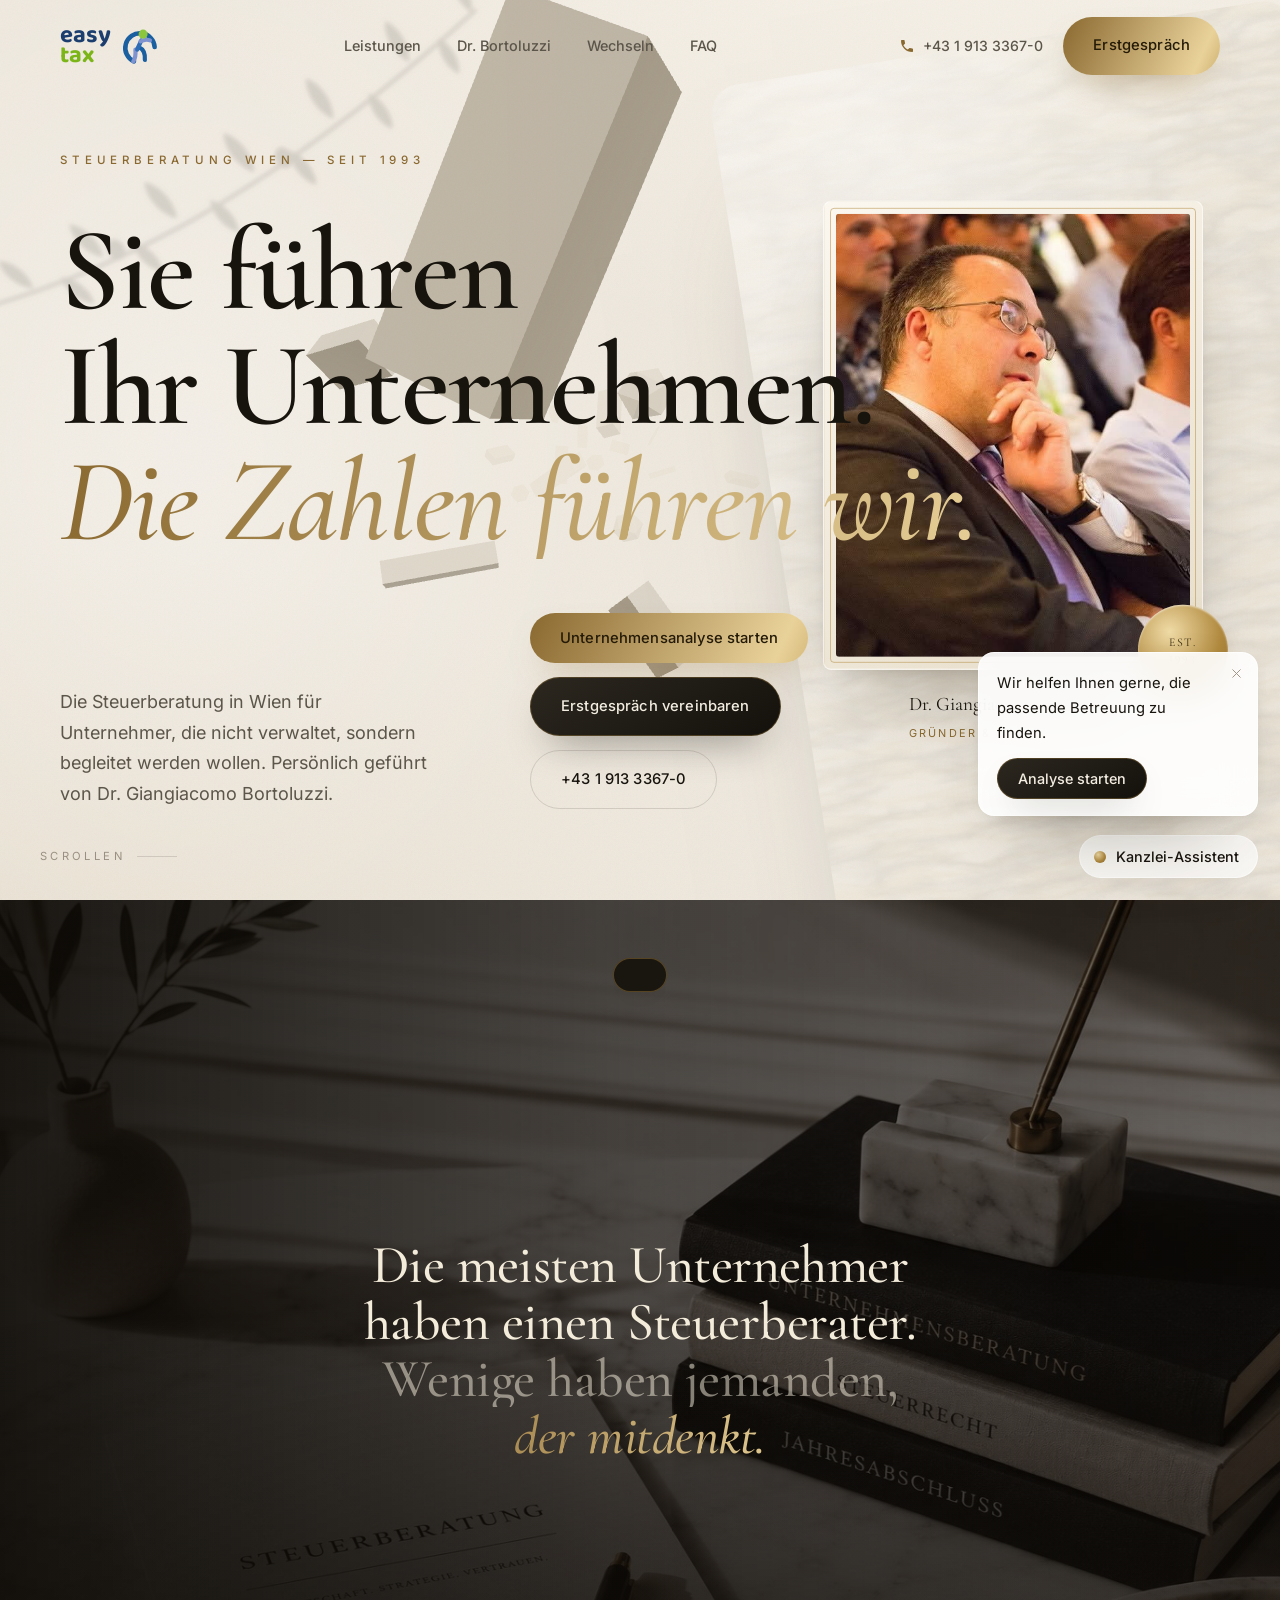
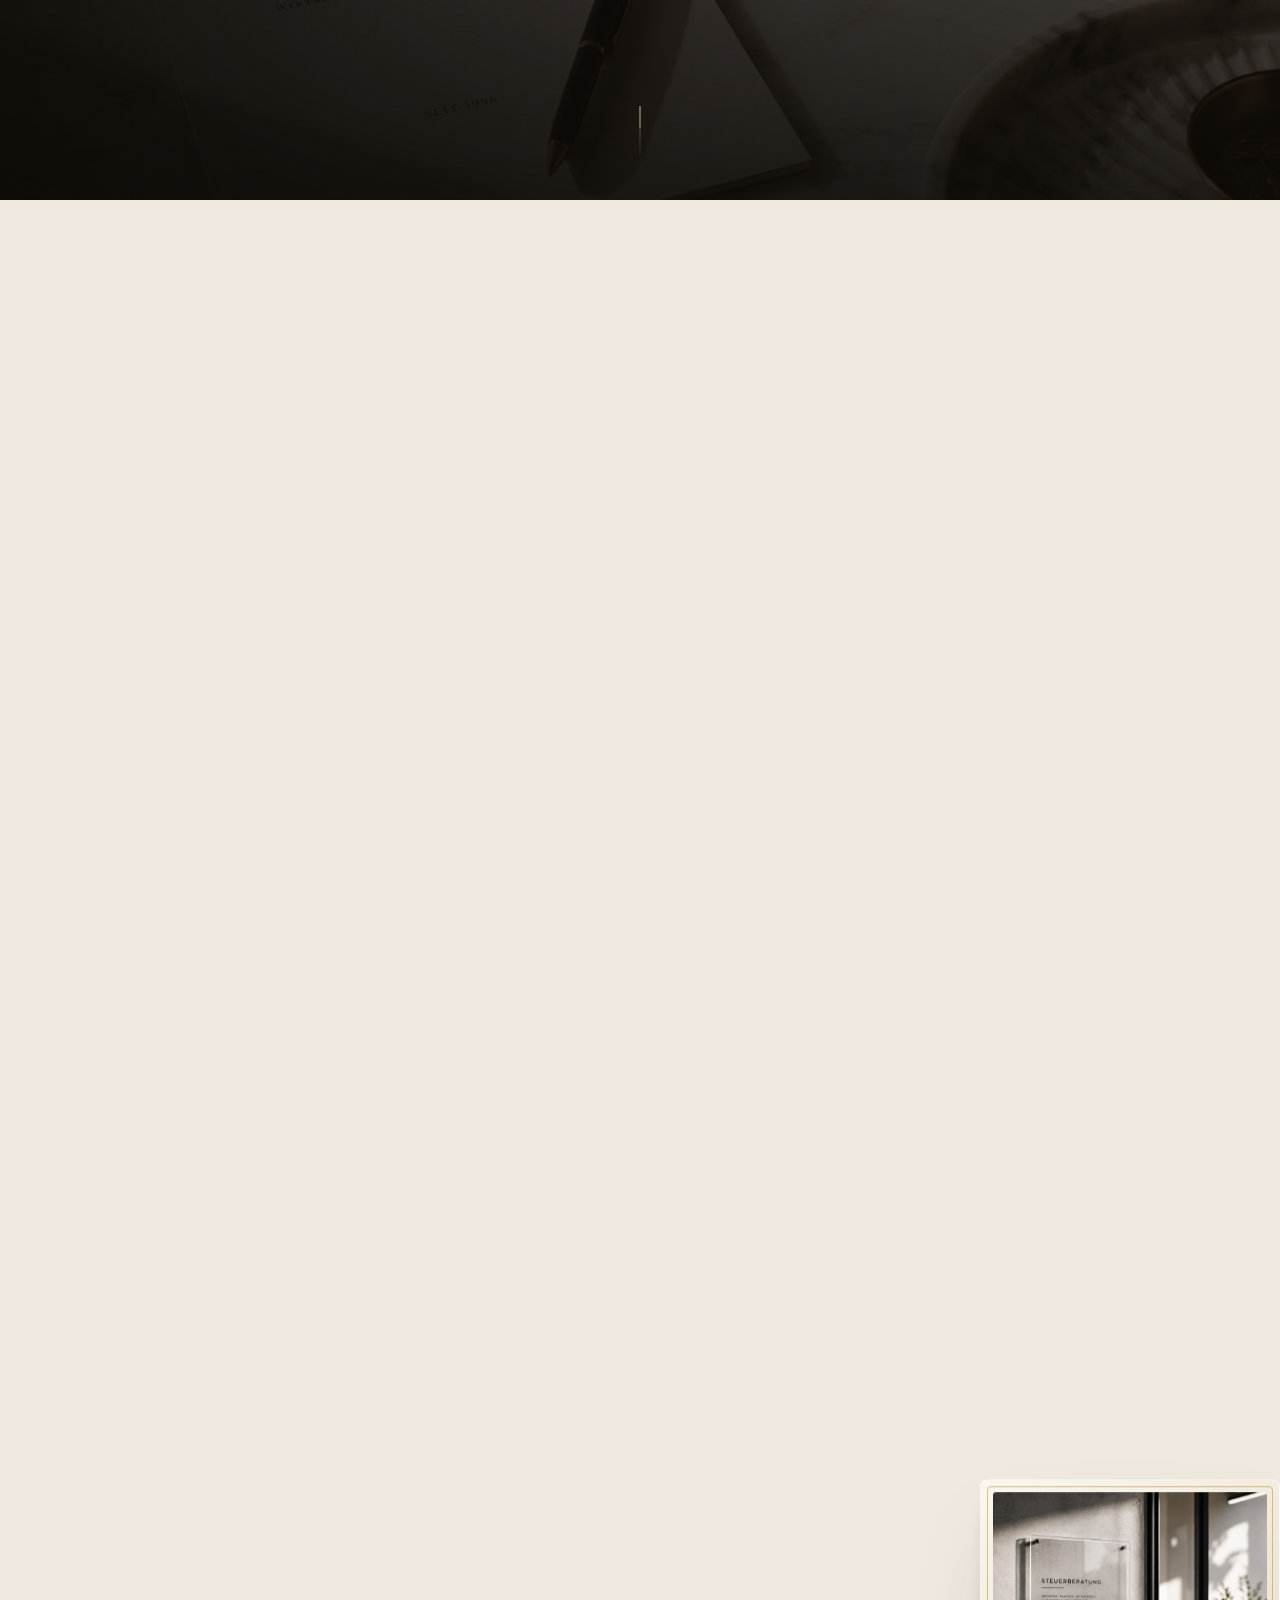
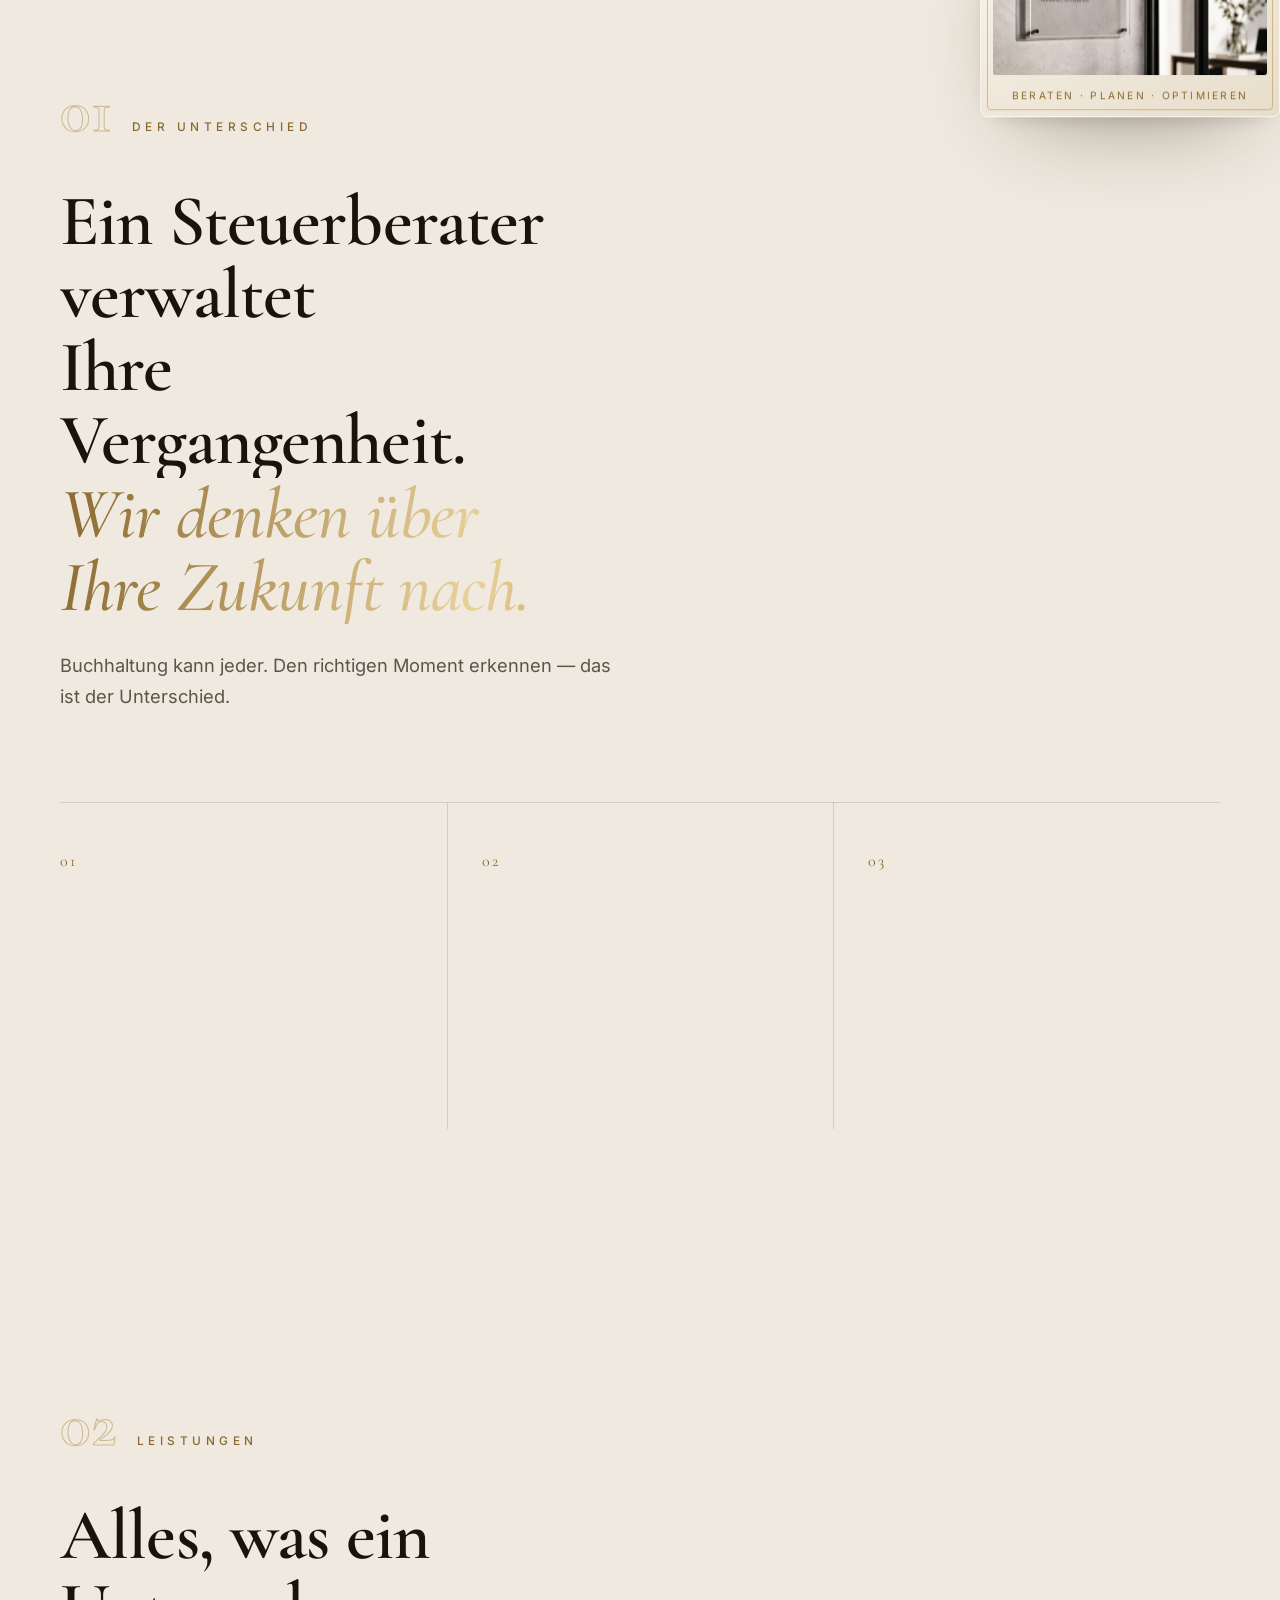
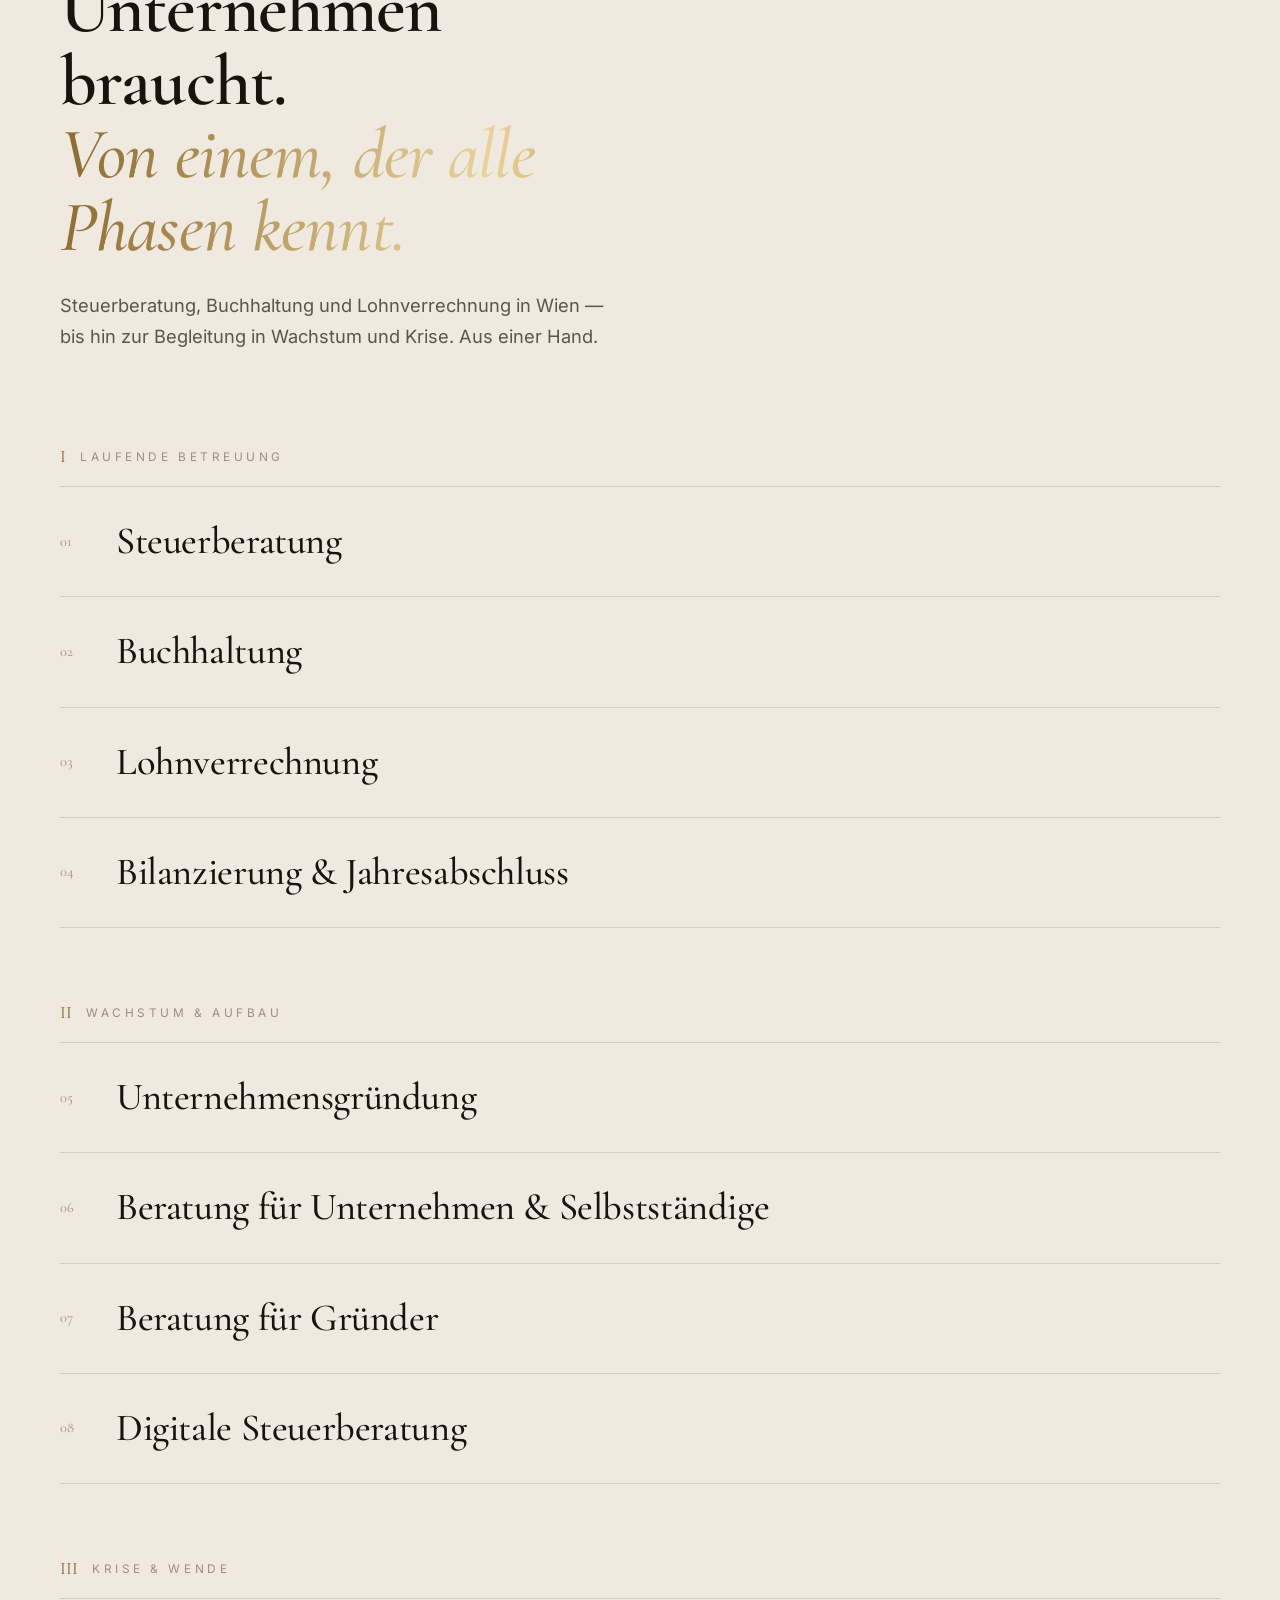
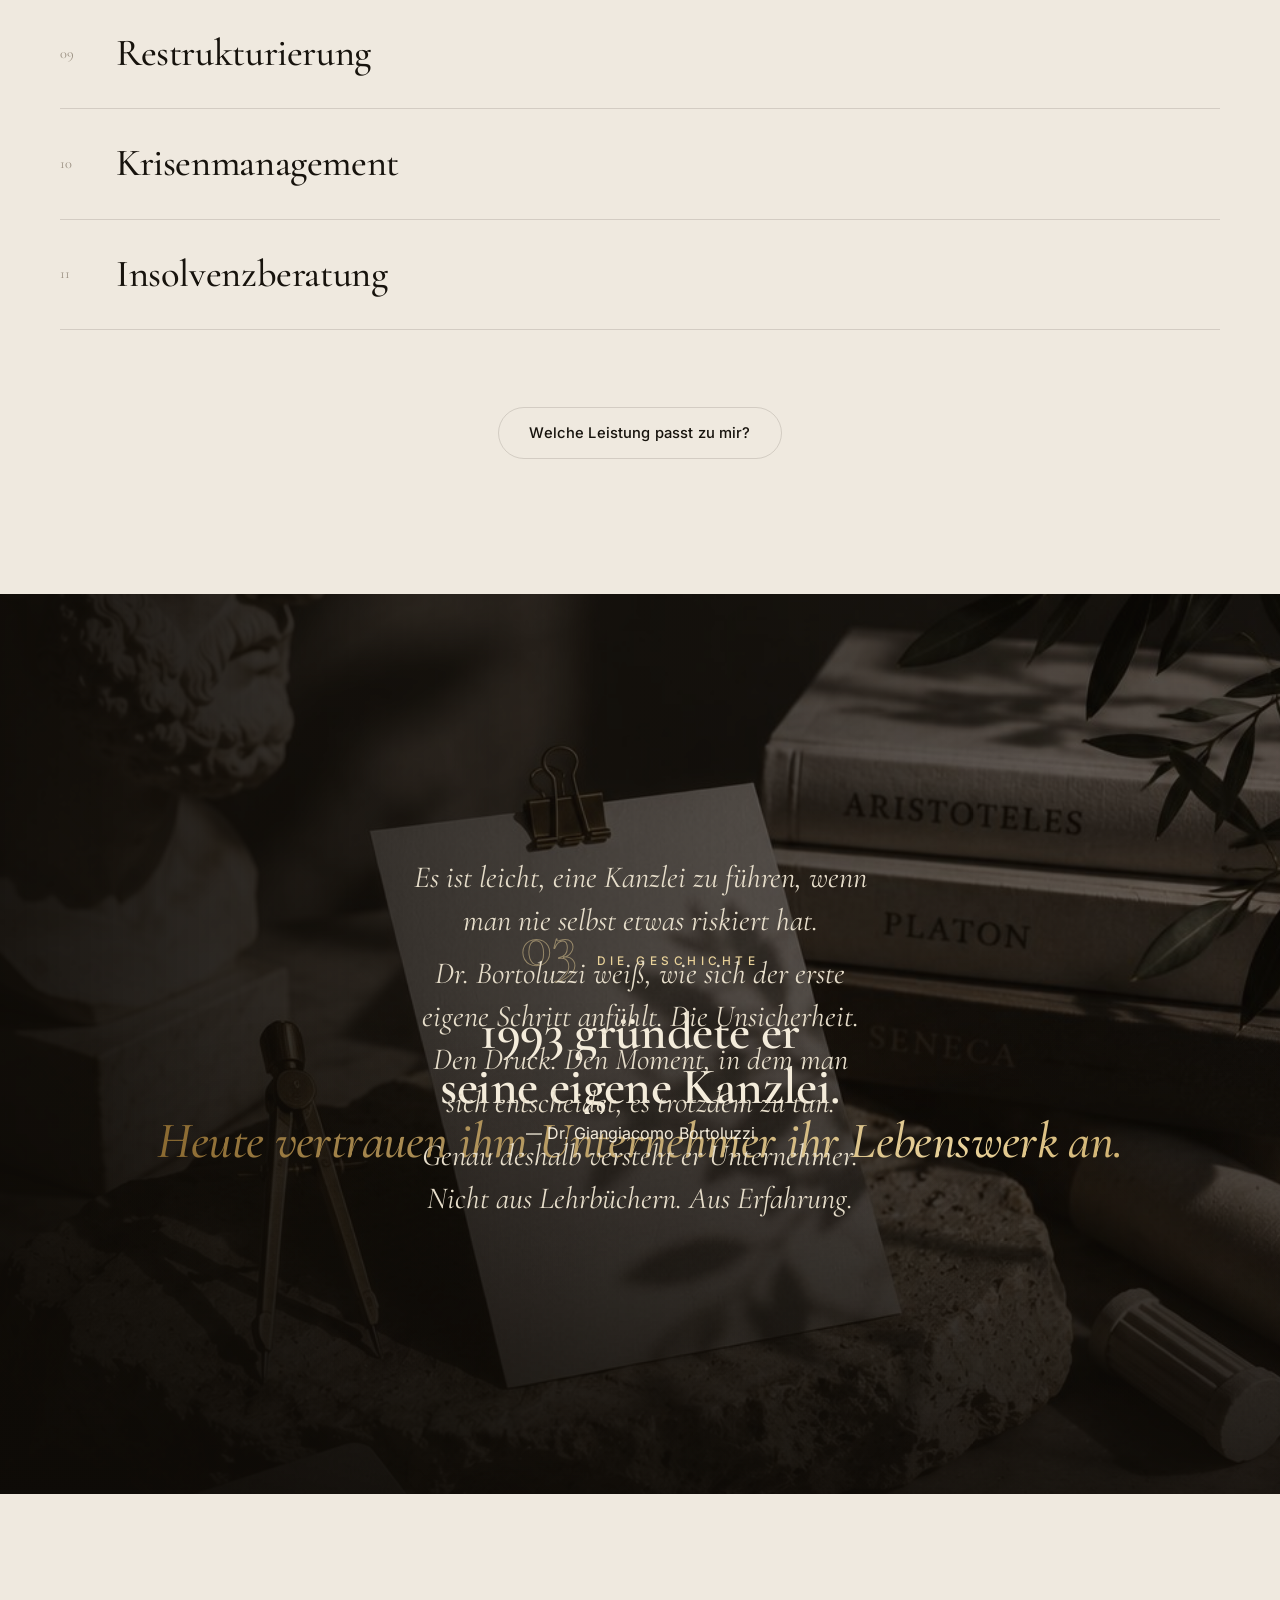
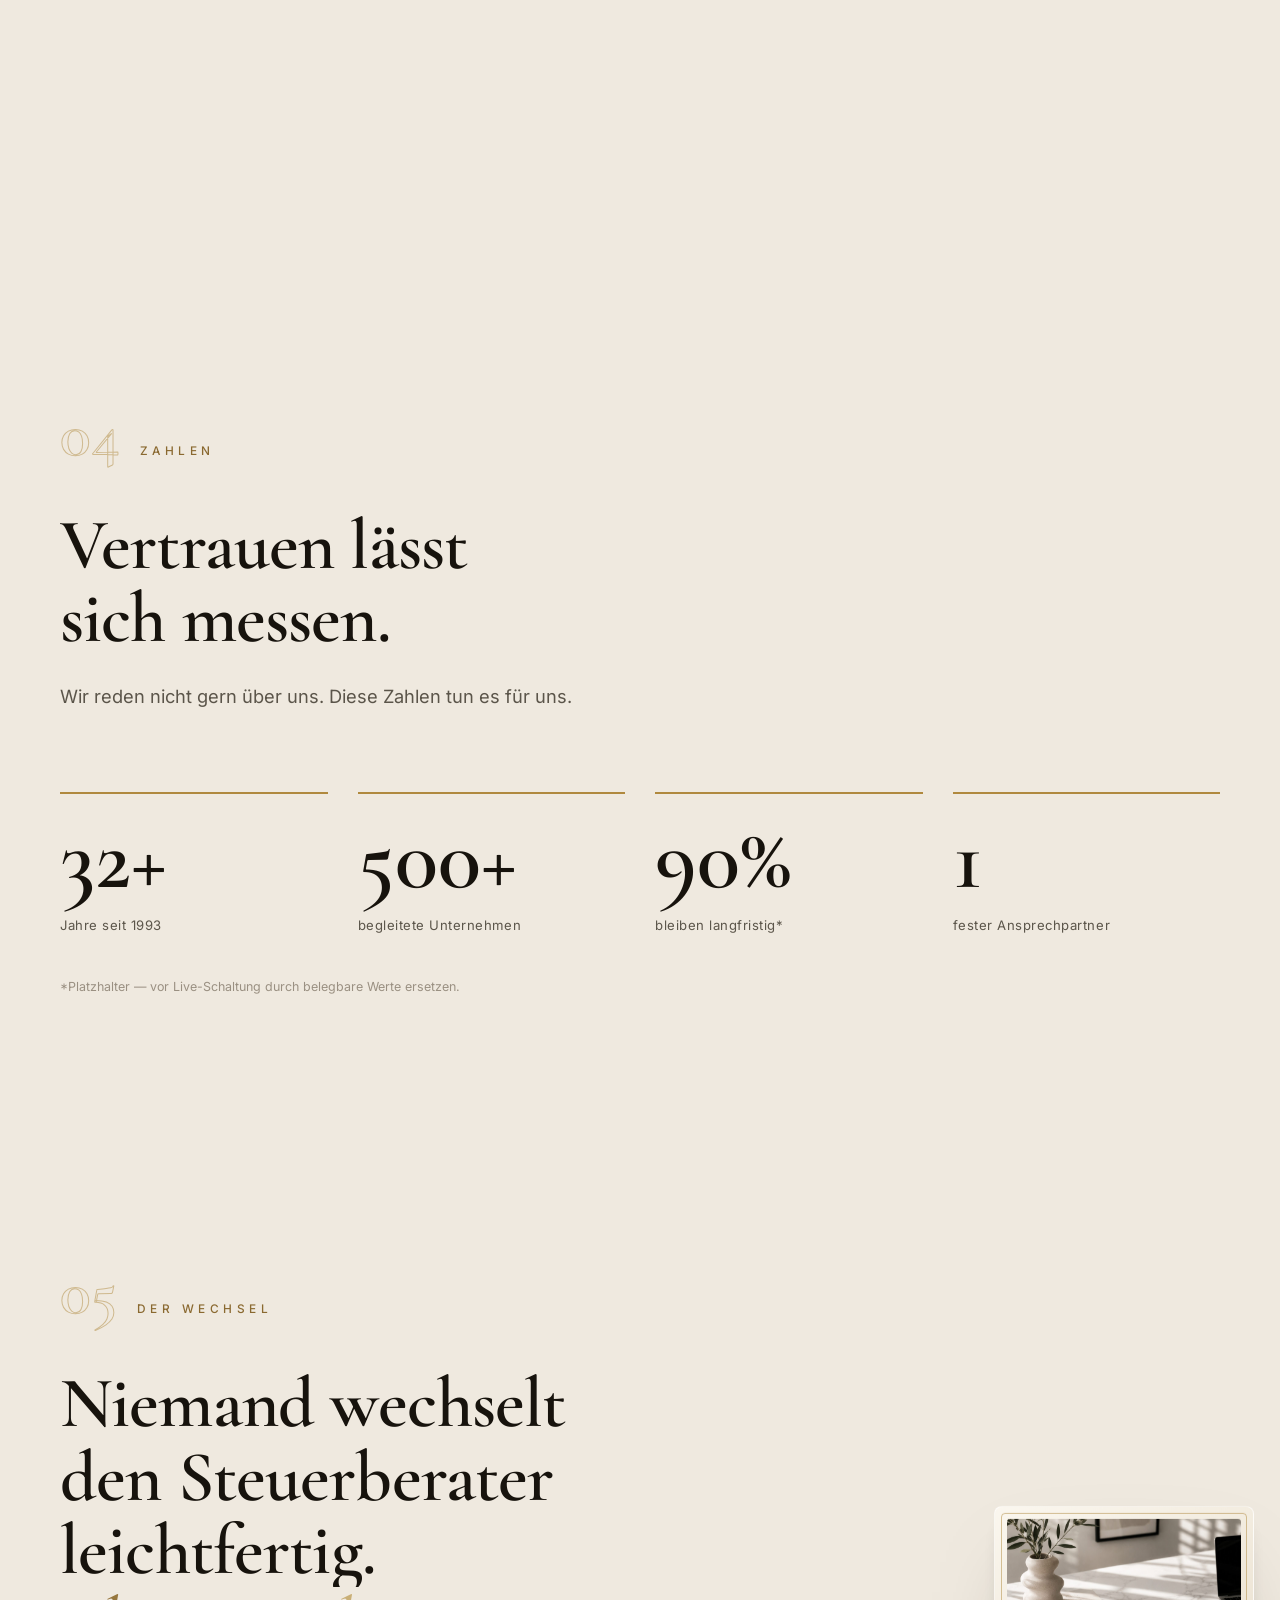
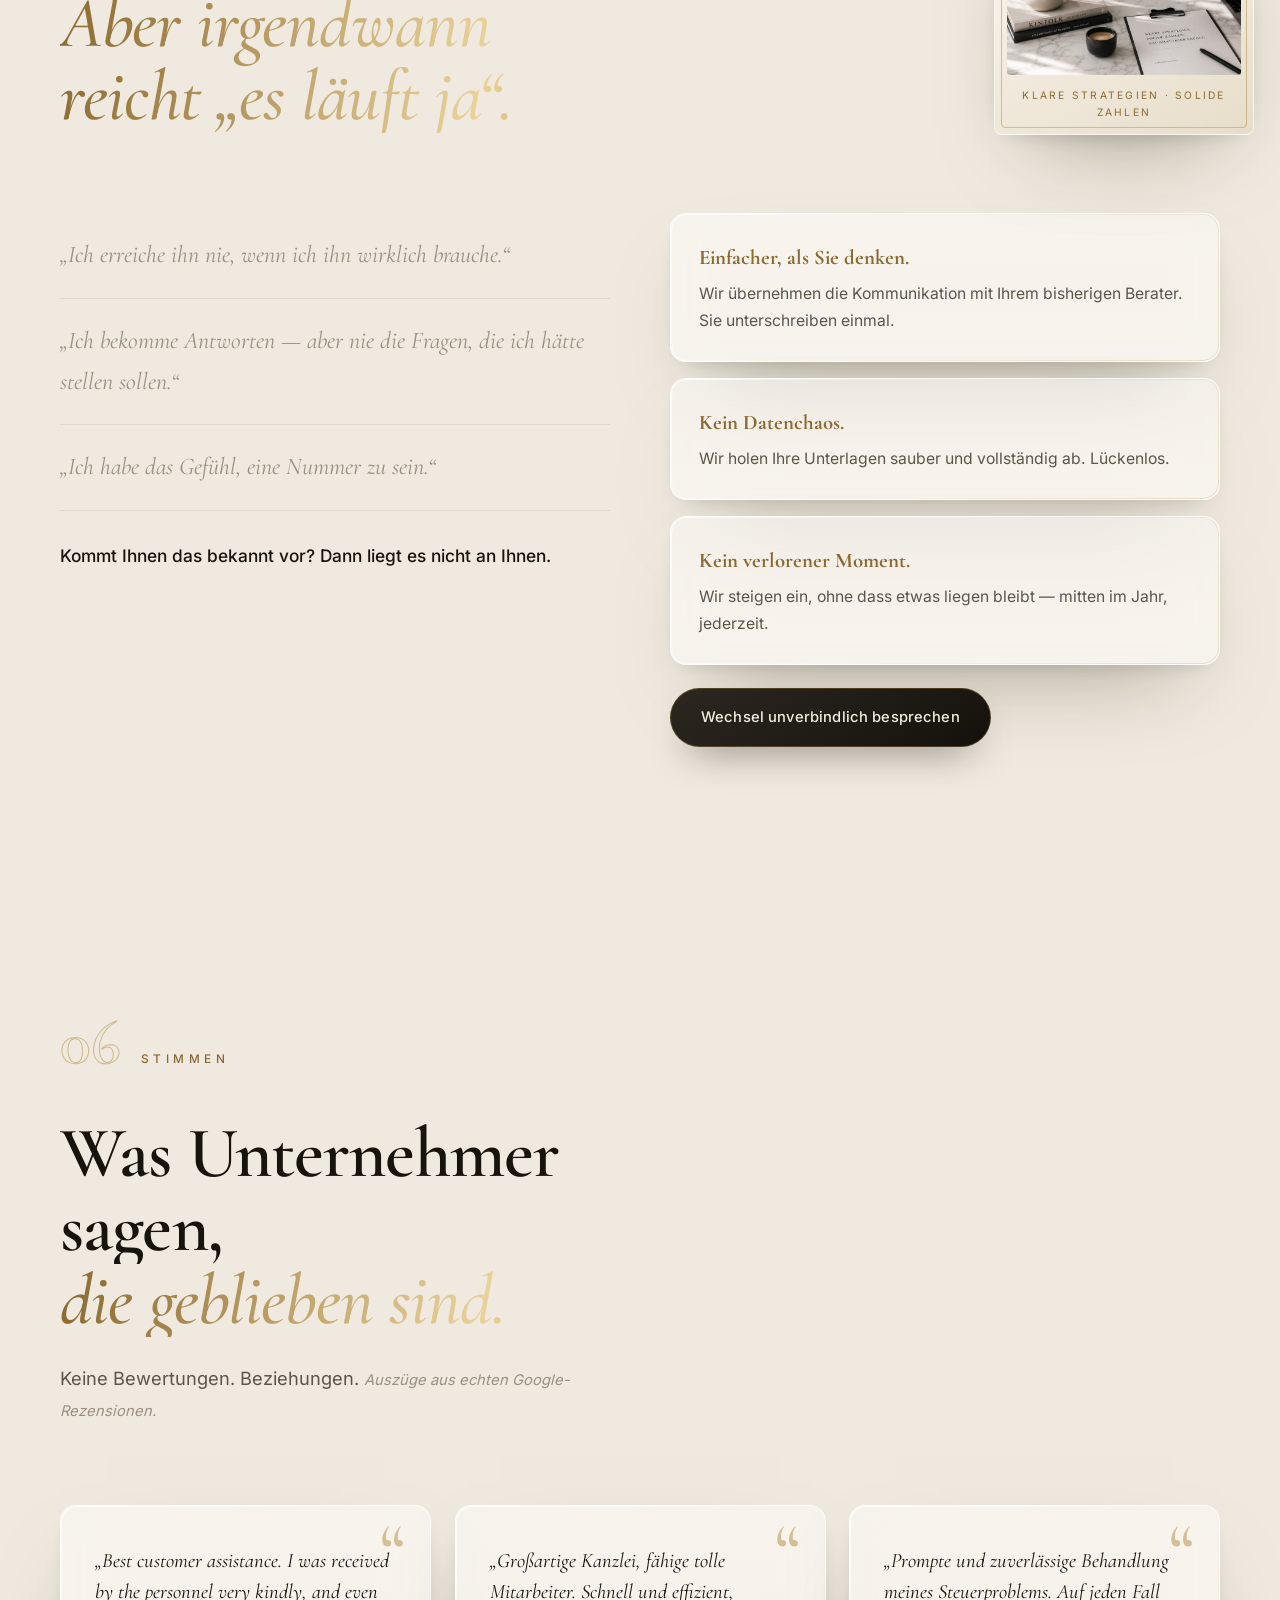
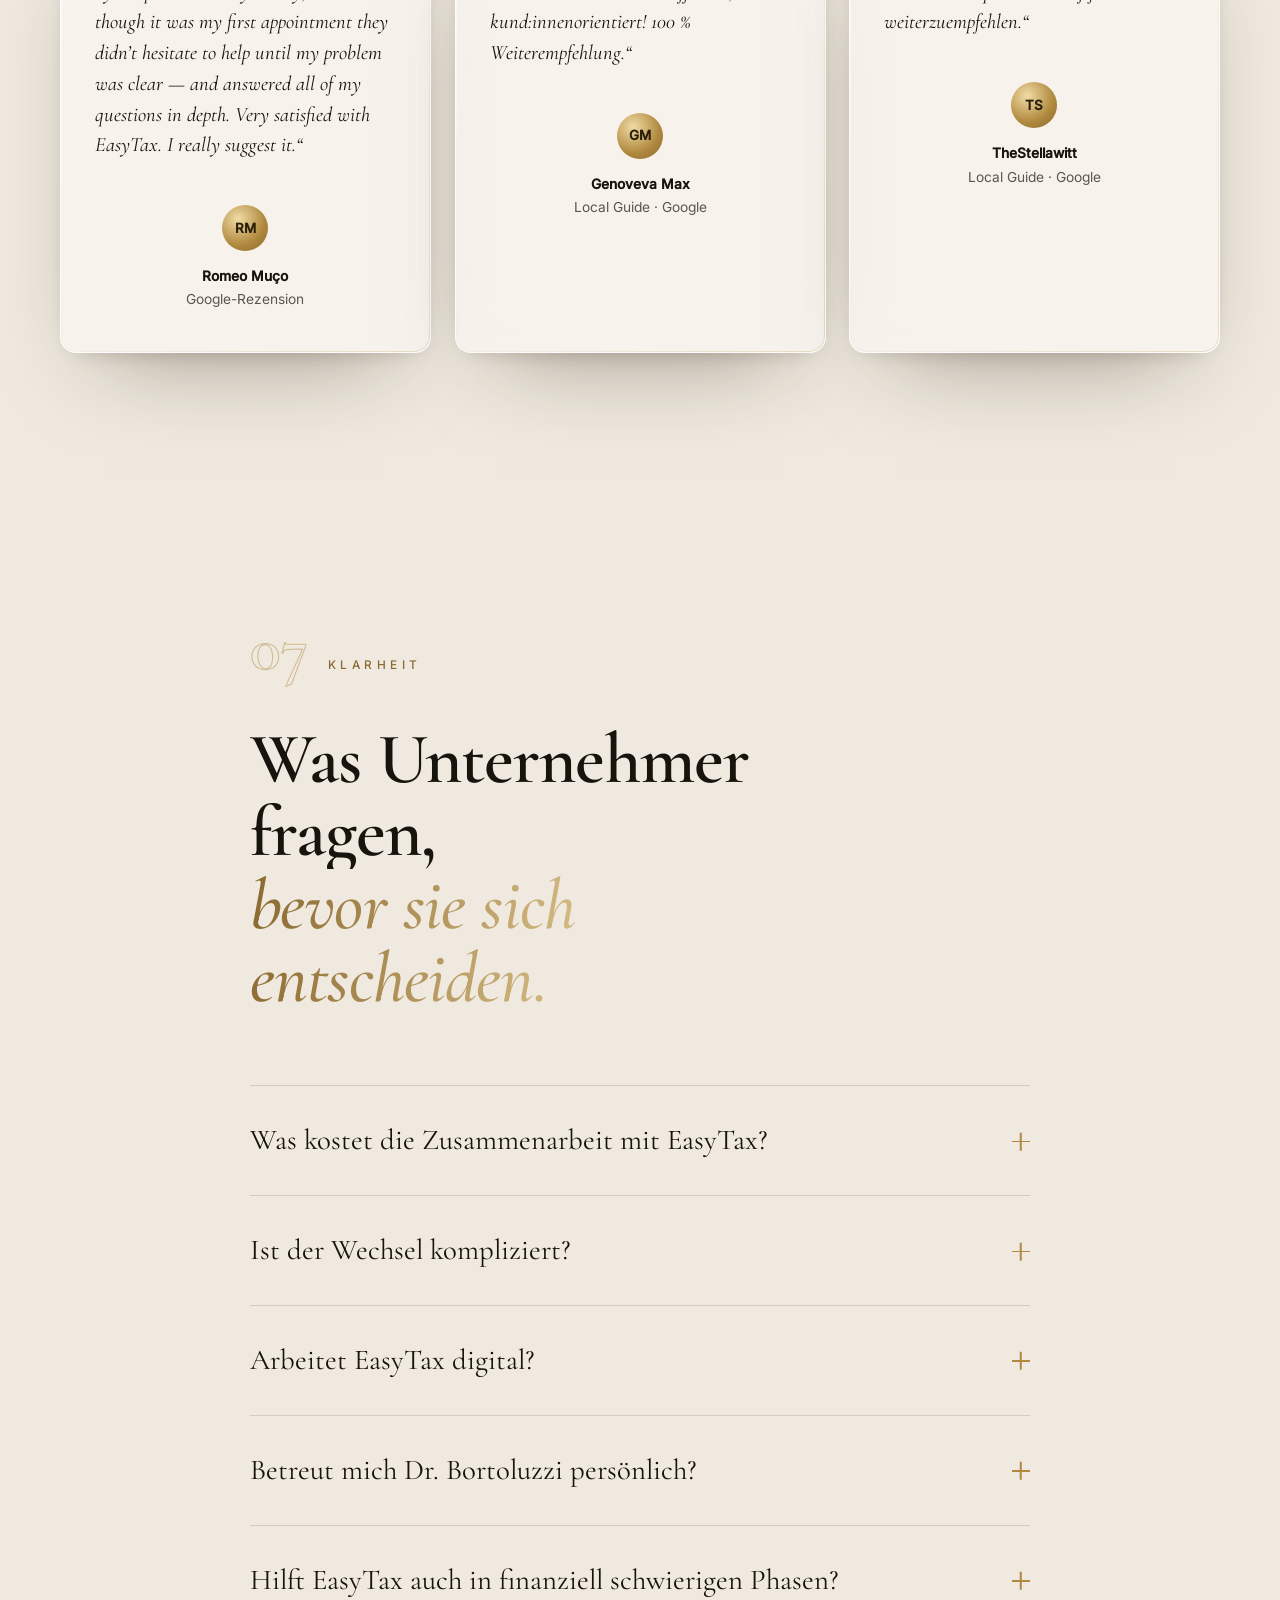
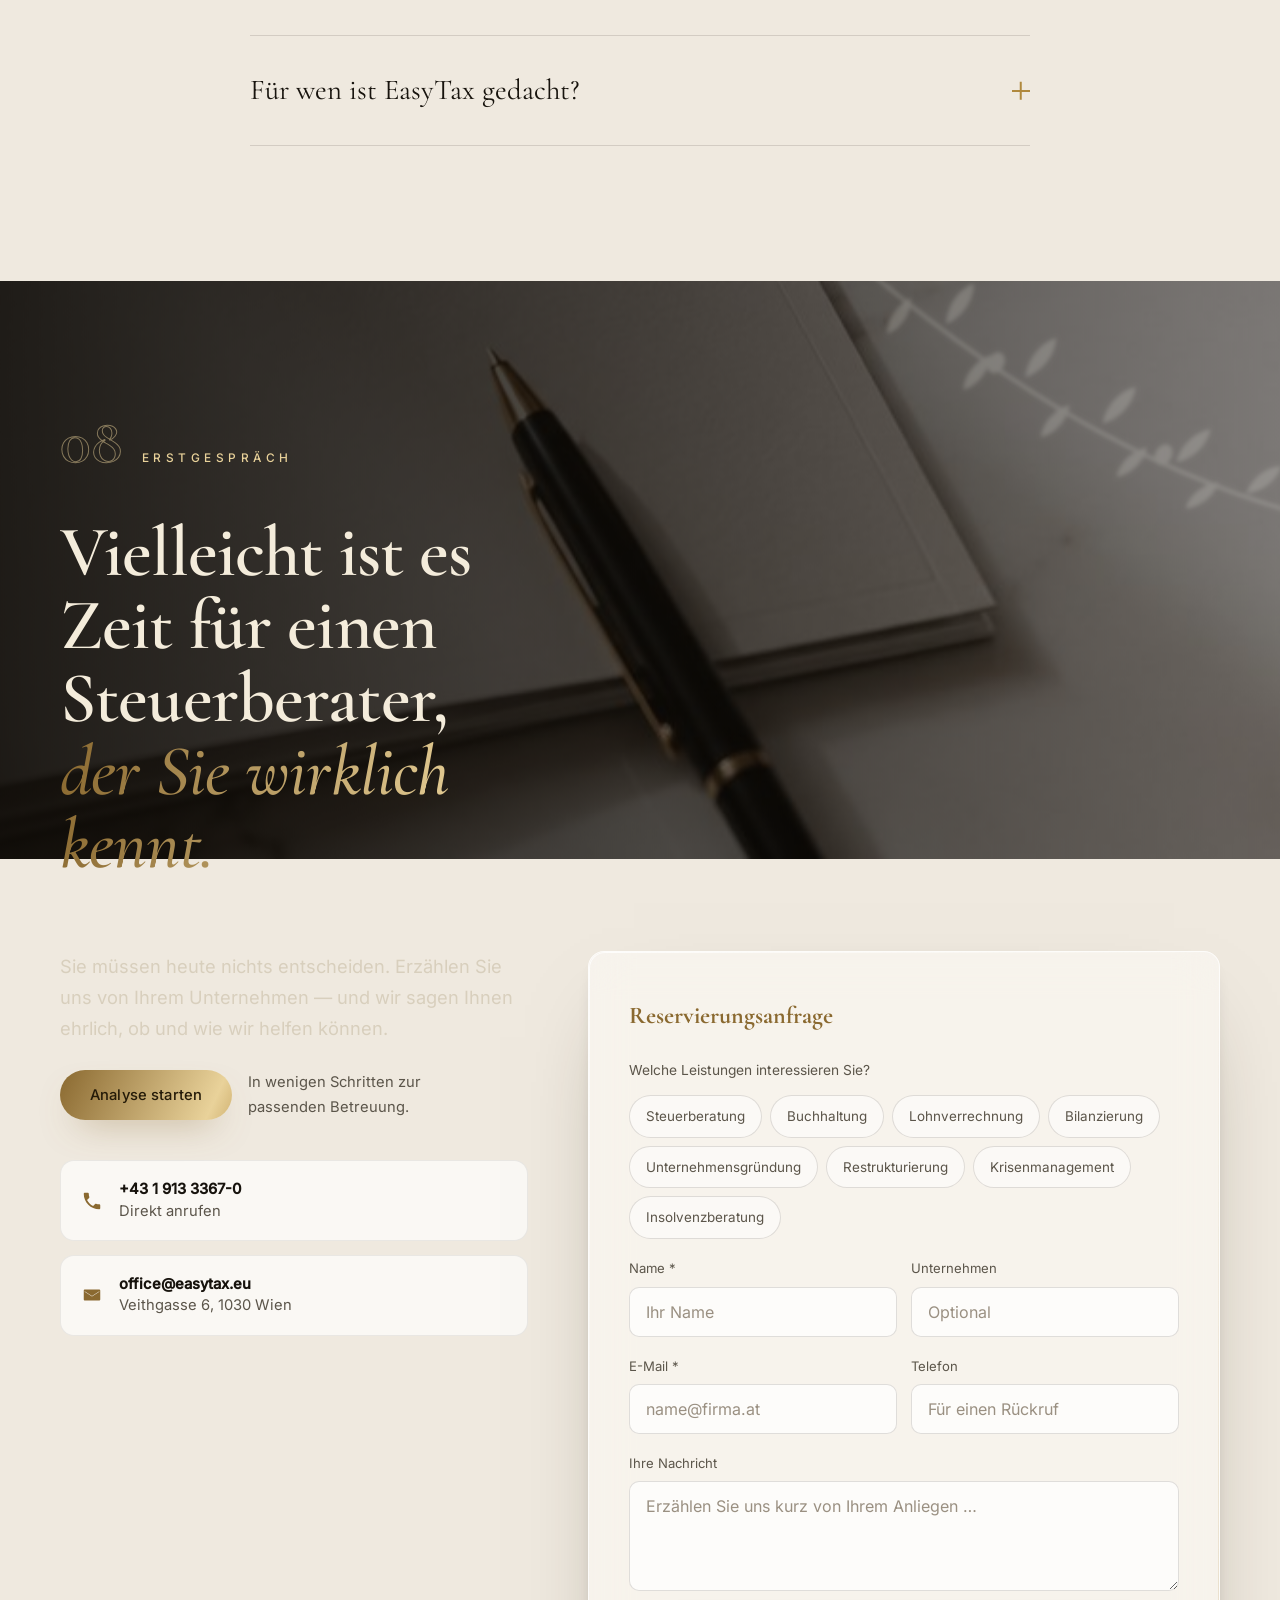
==== index.html @ 9578b7e2 "Legal: GmbH-Daten, Datenschutzerklärung, selbst gehostete Schriften - Impressum auf EASYTAX Steuerbe" ====
<!DOCTYPE html>
<html lang="de">
<head>
<meta charset="UTF-8" />
<meta name="viewport" content="width=device-width, initial-scale=1.0" />
<title>EasyTax · Steuerberatung Wien – persönlich geführt von Dr. Giangiacomo Bortoluzzi</title>
<meta name="description" content="EasyTax ist die persönlich geführte Steuerberatung in Wien. Steuerberatung, Buchhaltung & Lohnverrechnung in Wien für Unternehmen, Selbstständige und Gründer. Seit 1993. Geführt von Dr. Giangiacomo Bortoluzzi." />
<meta name="keywords" content="Steuerberater Wien, Steuerberatung Wien, Buchhaltung Wien, Lohnverrechnung Wien, Unternehmensgründung Wien, Steuerberater für Unternehmen, Steuerberater für Selbstständige, digitale Steuerberatung" />
<meta name="author" content="EasyTax · Dr. Giangiacomo Bortoluzzi" />
<meta name="theme-color" content="#efe9df" />
<script>
  /* Progressive enhancement guard: only hide content for JS-driven reveals
     while JS is healthy. If main.js fails to load or run (e.g. an error on
     any browser), reveal everything so the page is never blank. */
  (function () {
    var h = document.documentElement;
    h.className += " js";
    window.__etReady = false;
    setTimeout(function () {
      if (!window.__etReady) {
        h.className = h.className.replace(/\bjs\b/, "");
        var i = document.getElementById("intro");
        if (i) i.style.display = "none";
      }
    }, 4500);
  })();
</script>

<meta property="og:type" content="website" />
<meta property="og:title" content="EasyTax · Steuerberatung Wien" />
<meta property="og:description" content="Sie führen Ihr Unternehmen. Die Zahlen führen wir. Persönlich geführte Steuerberatung in Wien seit 1993." />
<meta property="og:locale" content="de_AT" />
<meta property="og:url" content="https://www.easytax.eu" />

<link rel="stylesheet" href="assets/css/fonts.css" />
<link rel="icon" type="image/svg+xml" href="assets/img/easytax-runner.svg" />
<link rel="stylesheet" href="assets/css/styles.css" />
<link rel="stylesheet" href="assets/css/assistant.css" />
<link rel="stylesheet" href="assets/css/legal.css" />

<script type="application/ld+json">
{
  "@context": "https://schema.org",
  "@type": "AccountingService",
  "name": "EasyTax",
  "legalName": "EASYTAX Steuerberatungsgesellschaft mbH",
  "description": "Persönlich geführte Steuerberatung in Wien für Unternehmen, Selbstständige und Gründer.",
  "url": "https://www.easytax.eu",
  "email": "office@easytax.eu",
  "telephone": "+43191333670",
  "faxNumber": "+431913336750",
  "vatID": "ATU15318001",
  "foundingDate": "1993-05-07",
  "areaServed": "Wien",
  "address": { "@type": "PostalAddress", "streetAddress": "Veithgasse 6", "postalCode": "1030", "addressLocality": "Wien", "addressCountry": "AT" },
  "founder": { "@type": "Person", "name": "Dr. Giangiacomo Bortoluzzi", "jobTitle": "Steuerberater, Gründer" }
}
</script>
</head>
<body>

<!-- Cinematic layers -->
<canvas id="ambient" class="ambient" aria-hidden="true"></canvas>
<div class="grain" aria-hidden="true"></div>
<div class="bg-field" aria-hidden="true"><span class="light-sweep"></span></div>
<div class="stage" aria-hidden="true"><div class="monolith" data-monolith><img src="assets/img/marble-slab.svg" alt="" /></div></div>
<div class="cursor-light" aria-hidden="true"></div>
<div class="cursor" aria-hidden="true"></div>
<div class="scroll-progress" aria-hidden="true"></div>

<!-- Intro curtain -->
<div class="intro" id="intro" aria-hidden="true">
  <div class="intro-word"><span>easy</span><span>tax</span></div>
  <div class="intro-line"></div>
</div>

<!-- ░░░ Header ░░░ -->
<header class="site-header" id="header">
  <div class="shell header-inner">
    <a href="#hero" class="brand" aria-label="EasyTax Startseite">
      <span class="brand-word"><span class="w-easy">easy</span><span class="w-tax">tax</span></span>
      <img src="assets/img/easytax-runner.svg" alt="EasyTax Logo" class="brand-runner" width="42" height="42" />
    </a>
    <nav class="nav" aria-label="Hauptnavigation">
      <a href="#leistungen" data-magnetic>Leistungen</a>
      <a href="#story" data-magnetic>Dr. Bortoluzzi</a>
      <a href="#wechsel" data-magnetic>Wechseln</a>
      <a href="#faq" data-magnetic>FAQ</a>
    </nav>
    <div class="header-cta">
      <a href="tel:+43191333670" class="link-call" aria-label="EasyTax anrufen" data-magnetic>
        <svg viewBox="0 0 24 24" class="ic" aria-hidden="true"><path d="M6.6 10.8c1.4 2.8 3.8 5.1 6.6 6.6l2.2-2.2c.3-.3.7-.4 1-.2 1.1.4 2.3.6 3.6.6.6 0 1 .4 1 1V20c0 .6-.4 1-1 1C10.6 21 3 13.4 3 4c0-.6.4-1 1-1h3.5c.6 0 1 .4 1 1 0 1.2.2 2.4.6 3.6.1.4 0 .8-.3 1l-2.2 2.2z"/></svg>
        <span>+43 1 913 3367-0</span>
      </a>
      <a href="#anfrage" class="btn btn-foil" data-magnetic><span>Erstgespräch</span></a>
    </div>
    <button class="nav-toggle" id="navToggle" aria-label="Menü öffnen" aria-expanded="false"><span></span><span></span></button>
  </div>
</header>

<main>

<!-- ░░░ 1 · Hero ░░░ -->
<section class="hero" id="hero">
  <div class="olive-shadow olive-shadow--hero" aria-hidden="true"><img src="assets/img/olive-shadow.svg" alt="" /></div>
  <div class="shell hero-inner">
    <p class="kicker reveal-line"><span>Steuerberatung Wien — seit 1993</span></p>
    <h1 class="mega">
      <span class="line"><span>Sie führen</span></span>
      <span class="line"><span>Ihr Unternehmen.</span></span>
      <span class="line italic gold-text"><span>Die Zahlen führen wir.</span></span>
    </h1>
    <div class="hero-foot">
      <p class="hero-lede reveal">Die Steuerberatung in Wien für Unternehmer, die nicht verwaltet, sondern begleitet werden wollen. Persönlich geführt von Dr. Giangiacomo Bortoluzzi.</p>
      <div class="hero-actions reveal">
        <button type="button" class="btn btn-foil" data-open-analysis data-magnetic><span>Unternehmensanalyse starten</span></button>
        <a href="#anfrage" class="btn btn-ink" data-magnetic><span>Erstgespräch vereinbaren</span></a>
        <a href="tel:+43191333670" class="btn btn-line" data-magnetic><span>+43 1 913 3367-0</span></a>
      </div>
    </div>
  </div>

  <figure class="hero-plate" data-tilt data-parallax="0.06">
    <div class="plate-frame">
      <img src="assets/img/dr-bortoluzzi.jpg" alt="Dr. Giangiacomo Bortoluzzi, Gründer von EasyTax" />
      <span class="plate-seal" aria-hidden="true"><span>Est.<br/>1993</span></span>
    </div>
    <figcaption><span class="pc-name">Dr. Giangiacomo Bortoluzzi</span><span class="pc-role">Gründer &amp; Steuerberater</span></figcaption>
  </figure>

  <div class="scroll-cue" aria-hidden="true"><span>Scrollen</span><i></i></div>
</section>

<!-- ░░░ Manifesto scene (pinned) ░░░ -->
<section class="scene" data-scene>
  <div class="scene-stage">
    <div class="scene-img" data-scene-img><img src="assets/img/photos/books.jpg" alt="Marmor, gebundene Bücher und Handschrift" loading="lazy" /></div>
    <div class="scene-grade scene-grade--veil"></div>
    <div class="scene-grade scene-grade--dark"></div>
    <div class="scene-grade scene-grade--bottom"></div>
    <div class="scene-content light">
      <p class="statement scene-panel scene-panel--wide" data-from="0" data-to="1.01">
        <span class="line"><span>Die meisten Unternehmer</span></span>
        <span class="line"><span>haben einen Steuerberater.</span></span>
        <span class="line dim"><span>Wenige haben jemanden,</span></span>
        <span class="line gold-text italic"><span>der mitdenkt.</span></span>
      </p>
    </div>
    <div class="scene-cue" aria-hidden="true"></div>
  </div>
</section>

<!-- ░░░ 2 · Der Unterschied ░░░ -->
<section class="chapter" id="warum">
  <div class="shell">
    <header class="chapter-head">
      <span class="chapter-no" data-count-roman>01</span>
      <span class="chapter-label reveal">Der Unterschied</span>
    </header>
    <h2 class="editorial reveal-lines">
      <span class="line"><span>Ein Steuerberater verwaltet</span></span>
      <span class="line"><span>Ihre Vergangenheit.</span></span>
      <span class="line gold-text italic"><span>Wir denken über Ihre Zukunft nach.</span></span>
    </h2>
    <p class="chapter-sub reveal">Buchhaltung kann jeder. Den richtigen Moment erkennen — das ist der Unterschied.</p>

    <ol class="triptych">
      <li class="tri reveal" data-tilt>
        <span class="tri-no">01</span>
        <h3>Persönlich, nicht delegiert.</h3>
        <p>Sie bekommen einen festen Ansprechpartner — nicht jedes Quartal ein neues Gesicht.</p>
      </li>
      <li class="tri reveal" data-tilt>
        <span class="tri-no">02</span>
        <h3>Unternehmerisch, nicht nur korrekt.</h3>
        <p>Wir rechnen nicht nur nach. Wir denken mit — bei jeder Entscheidung, die Geld bewegt.</p>
      </li>
      <li class="tri reveal" data-tilt>
        <span class="tri-no">03</span>
        <h3>Da, wenn es darauf ankommt.</h3>
        <p>Wachstum, Gründung, Krise: Wir begleiten jede Phase — auch die schwierigen.</p>
      </li>
    </ol>
  </div>
  <div class="float-panel float-panel--warum reveal" data-parallax="0.05" aria-hidden="true">
    <figure class="frame-photo" data-tilt>
      <img src="assets/img/photos/glass-sign.jpg" alt="" loading="lazy" />
      <figcaption class="frame-cap">Beraten · Planen · Optimieren</figcaption>
    </figure>
  </div>
</section>

<!-- ░░░ 3 · Leistungen (floating index) ░░░ -->
<section class="chapter chapter--services" id="leistungen">
  <div class="shell">
    <header class="chapter-head">
      <span class="chapter-no">02</span>
      <span class="chapter-label reveal">Leistungen</span>
    </header>
    <h2 class="editorial reveal-lines">
      <span class="line"><span>Alles, was ein Unternehmen braucht.</span></span>
      <span class="line gold-text italic"><span>Von einem, der alle Phasen kennt.</span></span>
    </h2>
    <p class="chapter-sub reveal">Steuerberatung, Buchhaltung und Lohnverrechnung in Wien — bis hin zur Begleitung in Wachstum und Krise. Aus einer Hand.</p>

    <div class="svc-index">
      <div class="svc-phase reveal">
        <p class="phase-label"><span>I</span> Laufende Betreuung</p>
        <ul class="svc-lines">
          <li data-service="Steuerberatung"><span class="s-no">01</span><span class="s-name">Steuerberatung</span><span class="s-go" aria-hidden="true">Anfragen</span></li>
          <li data-service="Buchhaltung"><span class="s-no">02</span><span class="s-name">Buchhaltung</span><span class="s-go" aria-hidden="true">Anfragen</span></li>
          <li data-service="Lohnverrechnung"><span class="s-no">03</span><span class="s-name">Lohnverrechnung</span><span class="s-go" aria-hidden="true">Anfragen</span></li>
          <li data-service="Bilanzierung / Jahresabschluss"><span class="s-no">04</span><span class="s-name">Bilanzierung &amp; Jahresabschluss</span><span class="s-go" aria-hidden="true">Anfragen</span></li>
        </ul>
      </div>
      <div class="svc-phase reveal">
        <p class="phase-label"><span>II</span> Wachstum &amp; Aufbau</p>
        <ul class="svc-lines">
          <li data-service="Unternehmensgründung"><span class="s-no">05</span><span class="s-name">Unternehmensgründung</span><span class="s-go" aria-hidden="true">Anfragen</span></li>
          <li data-service="Beratung für Unternehmen & Selbstständige"><span class="s-no">06</span><span class="s-name">Beratung für Unternehmen &amp; Selbstständige</span><span class="s-go" aria-hidden="true">Anfragen</span></li>
          <li data-service="Beratung für Gründer"><span class="s-no">07</span><span class="s-name">Beratung für Gründer</span><span class="s-go" aria-hidden="true">Anfragen</span></li>
          <li data-service="Digitale Steuerberatung"><span class="s-no">08</span><span class="s-name">Digitale Steuerberatung</span><span class="s-go" aria-hidden="true">Anfragen</span></li>
        </ul>
      </div>
      <div class="svc-phase reveal">
        <p class="phase-label"><span>III</span> Krise &amp; Wende</p>
        <ul class="svc-lines">
          <li data-service="Restrukturierung"><span class="s-no">09</span><span class="s-name">Restrukturierung</span><span class="s-go" aria-hidden="true">Anfragen</span></li>
          <li data-service="Krisenmanagement"><span class="s-no">10</span><span class="s-name">Krisenmanagement</span><span class="s-go" aria-hidden="true">Anfragen</span></li>
          <li data-service="Insolvenzberatung"><span class="s-no">11</span><span class="s-name">Insolvenzberatung</span><span class="s-go" aria-hidden="true">Anfragen</span></li>
        </ul>
      </div>
    </div>
    <div class="eta-inline-cta reveal">
      <button type="button" class="btn btn-line" data-open-analysis data-magnetic><span>Welche Leistung passt zu mir?</span></button>
    </div>
  </div>
</section>

<!-- ░░░ 4 · Story (pinned cinematic scene) ░░░ -->
<section class="scene scene--tall" id="story" data-scene>
  <div class="scene-stage">
    <div class="scene-img" data-scene-img><img src="assets/img/photos/bust-philo.jpg" alt="Klassische Marmorbüste – zeitlose Weisheit" loading="lazy" /></div>
    <div class="scene-grade scene-grade--veil"></div>
    <div class="scene-grade scene-grade--dark"></div>
    <div class="scene-grade scene-grade--bottom"></div>
    <div class="scene-content light story-scene">
      <div class="scene-panel scene-panel--wide" data-from="0" data-to="0.4">
        <header class="chapter-head light"><span class="chapter-no">03</span><span class="chapter-label">Die Geschichte</span></header>
        <h2 class="editorial light">
          <span class="line"><span>1993 gründete er</span></span>
          <span class="line"><span>seine eigene Kanzlei.</span></span>
          <span class="line gold-text italic"><span>Heute vertrauen ihm Unternehmer ihr Lebenswerk an.</span></span>
        </h2>
      </div>
      <div class="scene-panel scene-panel--wide" data-from="0.4" data-to="0.68">
        <div class="story-body">
          <p>Es ist leicht, eine Kanzlei zu führen, wenn man nie selbst etwas riskiert hat.</p>
          <p>Dr. Bortoluzzi weiß, wie sich der erste eigene Schritt anfühlt. Die Unsicherheit. Den Druck. Den Moment, in dem man sich entscheidet, es trotzdem zu tun.</p>
          <p>Genau deshalb versteht er Unternehmer. Nicht aus Lehrbüchern. Aus Erfahrung.</p>
        </div>
      </div>
      <div class="scene-panel scene-panel--wide" data-from="0.68" data-to="1.01">
        <blockquote class="film-quote">
          <span class="line"><span>„Ich habe nie Zahlen beraten.</span></span>
          <span class="line gold-text italic"><span>Ich habe immer Menschen beraten, die etwas wagen.“</span></span>
        </blockquote>
        <p class="quote-author">— Dr. Giangiacomo Bortoluzzi</p>
      </div>
    </div>
  </div>
</section>

<!-- ░░░ 5 · Zahlen (spatial) ░░░ -->
<section class="chapter chapter--numbers" id="zahlen">
  <div class="shell">
    <header class="chapter-head">
      <span class="chapter-no">04</span>
      <span class="chapter-label reveal">Zahlen</span>
    </header>
    <h2 class="editorial reveal-lines">
      <span class="line"><span>Vertrauen lässt sich messen.</span></span>
    </h2>
    <p class="chapter-sub reveal">Wir reden nicht gern über uns. Diese Zahlen tun es für uns.</p>

    <div class="numbers">
      <div class="num reveal"><span class="num-val" data-count="32" data-suffix="+">0</span><span class="num-label">Jahre seit 1993</span></div>
      <div class="num reveal"><span class="num-val" data-count="500" data-suffix="+">0</span><span class="num-label">begleitete Unternehmen</span></div>
      <div class="num reveal"><span class="num-val" data-count="90" data-suffix="%">0</span><span class="num-label">bleiben langfristig*</span></div>
      <div class="num reveal"><span class="num-val">1</span><span class="num-label">fester Ansprechpartner</span></div>
    </div>
    <p class="footnote reveal">*Platzhalter — vor Live-Schaltung durch belegbare Werte ersetzen.</p>
  </div>
</section>

<!-- ░░░ 6 · Wechsel ░░░ -->
<section class="chapter" id="wechsel">
  <div class="shell">
    <header class="chapter-head">
      <span class="chapter-no">05</span>
      <span class="chapter-label reveal">Der Wechsel</span>
    </header>
    <h2 class="editorial reveal-lines">
      <span class="line"><span>Niemand wechselt</span></span>
      <span class="line"><span>den Steuerberater leichtfertig.</span></span>
      <span class="line gold-text italic"><span>Aber irgendwann reicht „es läuft ja“.</span></span>
    </h2>

    <div class="switch-grid">
      <div class="switch-pains">
        <p class="pain reveal">„Ich erreiche ihn nie, wenn ich ihn wirklich brauche.“</p>
        <p class="pain reveal">„Ich bekomme Antworten — aber nie die Fragen, die ich hätte stellen sollen.“</p>
        <p class="pain reveal">„Ich habe das Gefühl, eine Nummer zu sein.“</p>
        <p class="pain-resolve reveal">Kommt Ihnen das bekannt vor? Dann liegt es nicht an Ihnen.</p>
      </div>
      <div class="switch-promises">
        <div class="promise glass reveal" data-tilt><h3>Einfacher, als Sie denken.</h3><p>Wir übernehmen die Kommunikation mit Ihrem bisherigen Berater. Sie unterschreiben einmal.</p></div>
        <div class="promise glass reveal" data-tilt><h3>Kein Datenchaos.</h3><p>Wir holen Ihre Unterlagen sauber und vollständig ab. Lückenlos.</p></div>
        <div class="promise glass reveal" data-tilt><h3>Kein verlorener Moment.</h3><p>Wir steigen ein, ohne dass etwas liegen bleibt — mitten im Jahr, jederzeit.</p></div>
        <a href="#anfrage" class="btn btn-ink reveal" data-magnetic><span>Wechsel unverbindlich besprechen</span></a>
      </div>
    </div>
  </div>
  <div class="float-panel float-panel--wechsel reveal" data-parallax="0.07" aria-hidden="true">
    <figure class="frame-photo" data-tilt>
      <img src="assets/img/photos/clipboard.jpg" alt="" loading="lazy" />
      <figcaption class="frame-cap">Klare Strategien · Solide Zahlen</figcaption>
    </figure>
  </div>
</section>

<!-- ░░░ 7 · Stimmen ░░░ -->
<section class="chapter" id="stimmen">
  <div class="shell">
    <header class="chapter-head">
      <span class="chapter-no">06</span>
      <span class="chapter-label reveal">Stimmen</span>
    </header>
    <h2 class="editorial reveal-lines">
      <span class="line"><span>Was Unternehmer sagen,</span></span>
      <span class="line gold-text italic"><span>die geblieben sind.</span></span>
    </h2>
    <p class="chapter-sub reveal">Keine Bewertungen. Beziehungen. <em>Auszüge aus echten Google-Rezensionen.</em></p>

    <div class="testi-row">
      <figure class="testi glass reveal" data-tilt>
        <blockquote>„Best customer assistance. I was received by the personnel very kindly, and even though it was my first appointment they didn’t hesitate to help until my problem was clear — and answered all of my questions in depth. Very satisfied with EasyTax. I really suggest it.“</blockquote>
        <figcaption><span class="t-avatar">RM</span><span><strong>Romeo Muço</strong><br />Google-Rezension</span></figcaption>
      </figure>
      <figure class="testi glass reveal" data-tilt>
        <blockquote>„Großartige Kanzlei, fähige tolle Mitarbeiter. Schnell und effizient, kund:innenorientiert! 100 % Weiterempfehlung.“</blockquote>
        <figcaption><span class="t-avatar">GM</span><span><strong>Genoveva Max</strong><br />Local Guide · Google</span></figcaption>
      </figure>
      <figure class="testi glass reveal" data-tilt>
        <blockquote>„Prompte und zuverlässige Behandlung meines Steuerproblems. Auf jeden Fall weiterzuempfehlen.“</blockquote>
        <figcaption><span class="t-avatar">TS</span><span><strong>TheStellawitt</strong><br />Local Guide · Google</span></figcaption>
      </figure>
    </div>
  </div>
</section>

<!-- ░░░ 8 · FAQ ░░░ -->
<section class="chapter chapter--faq" id="faq">
  <div class="shell narrow">
    <header class="chapter-head">
      <span class="chapter-no">07</span>
      <span class="chapter-label reveal">Klarheit</span>
    </header>
    <h2 class="editorial reveal-lines">
      <span class="line"><span>Was Unternehmer fragen,</span></span>
      <span class="line gold-text italic"><span>bevor sie sich entscheiden.</span></span>
    </h2>

    <div class="faq">
      <details class="faq-item reveal"><summary>Was kostet die Zusammenarbeit mit EasyTax?<span class="faq-x"></span></summary><p>Das hängt von Ihrem Unternehmen ab — ehrlicherweise gibt es keinen Pauschalpreis. Im kostenlosen Erstgespräch sehen wir uns Ihre Situation an und Sie erhalten eine klare, transparente Einschätzung. Ohne Verpflichtung.</p></details>
      <details class="faq-item reveal"><summary>Ist der Wechsel kompliziert?<span class="faq-x"></span></summary><p>Nein. Sie unterschreiben eine Vollmacht, wir übernehmen den Rest — inklusive der Kommunikation mit Ihrem bisherigen Steuerberater. Der Wechsel ist jederzeit möglich, auch mitten im Jahr.</p></details>
      <details class="faq-item reveal"><summary>Arbeitet EasyTax digital?<span class="faq-x"></span></summary><p>Ja. Sie können Belege digital einreichen und haben jederzeit Überblick über Ihre Zahlen. Digitale Steuerberatung bedeutet bei uns aber nicht weniger Mensch — sondern mehr Zeit für das Gespräch.</p></details>
      <details class="faq-item reveal"><summary>Betreut mich Dr. Bortoluzzi persönlich?<span class="faq-x"></span></summary><p>Sie haben immer einen festen Ansprechpartner. Dr. Bortoluzzi und sein Team stehen für dasselbe Qualitätsversprechen — persönliche Betreuung ist bei uns die Grundlage, kein Zusatz.</p></details>
      <details class="faq-item reveal"><summary>Hilft EasyTax auch in finanziell schwierigen Phasen?<span class="faq-x"></span></summary><p>Gerade dann. Restrukturierung, Krisenmanagement und Insolvenzberatung gehören zu unseren Kernkompetenzen. Wir begleiten Unternehmen nicht nur, wenn es leicht ist.</p></details>
      <details class="faq-item reveal"><summary>Für wen ist EasyTax gedacht?<span class="faq-x"></span></summary><p>Für Unternehmen, Selbstständige und Gründer in Wien und darüber hinaus, die mehr wollen als Buchhaltung — einen Partner, der mitdenkt.</p></details>
    </div>
  </div>
</section>

<!-- ░░░ 9 · Anfrage ░░░ -->
<section class="chapter chapter--contact" id="anfrage">
  <div class="contact-bg" data-parallax="0.08" aria-hidden="true"><img src="assets/img/photos/nameplate.jpg" alt="" loading="lazy" /></div>
  <div class="olive-shadow olive-shadow--contact" aria-hidden="true"><img src="assets/img/olive-shadow.svg" alt="" /></div>
  <div class="shell">
    <header class="chapter-head">
      <span class="chapter-no">08</span>
      <span class="chapter-label reveal">Erstgespräch</span>
    </header>
    <h2 class="editorial reveal-lines">
      <span class="line"><span>Vielleicht ist es Zeit für einen</span></span>
      <span class="line"><span>Steuerberater,</span></span>
      <span class="line gold-text italic"><span>der Sie wirklich kennt.</span></span>
    </h2>

    <div class="contact-grid">
      <div class="contact-side reveal">
        <p class="body">Sie müssen heute nichts entscheiden. Erzählen Sie uns von Ihrem Unternehmen — und wir sagen Ihnen ehrlich, ob und wie wir helfen können.</p>
        <div class="contact-analyse">
          <button type="button" class="btn btn-foil" data-open-analysis data-magnetic><span>Analyse starten</span></button>
          <span class="contact-analyse-s">In wenigen Schritten zur passenden Betreuung.</span>
        </div>
        <div class="contact-quick">
          <a href="tel:+43191333670" class="quick-row" data-magnetic>
            <svg viewBox="0 0 24 24" class="ic" aria-hidden="true"><path d="M6.6 10.8c1.4 2.8 3.8 5.1 6.6 6.6l2.2-2.2c.3-.3.7-.4 1-.2 1.1.4 2.3.6 3.6.6.6 0 1 .4 1 1V20c0 .6-.4 1-1 1C10.6 21 3 13.4 3 4c0-.6.4-1 1-1h3.5c.6 0 1 .4 1 1 0 1.2.2 2.4.6 3.6.1.4 0 .8-.3 1l-2.2 2.2z"/></svg>
            <span><strong>+43 1 913 3367-0</strong><br />Direkt anrufen</span>
          </a>
          <a href="mailto:office@easytax.eu" class="quick-row" data-magnetic>
            <svg viewBox="0 0 24 24" class="ic" aria-hidden="true"><path d="M4 6h16c.6 0 1 .4 1 1v10c0 .6-.4 1-1 1H4c-.6 0-1-.4-1-1V7c0-.6.4-1 1-1zm0 2v.5l8 5 8-5V8l-8 5-8-5z"/></svg>
            <span><strong>office@easytax.eu</strong><br />Veithgasse 6, 1030 Wien</span>
          </a>
        </div>
      </div>

      <form class="request-form glass reveal" id="requestForm" novalidate>
        <h3 class="form-title">Reservierungsanfrage</h3>
        <fieldset class="field-services">
          <legend>Welche Leistungen interessieren Sie?</legend>
          <div class="chip-grid">
            <label class="chip"><input type="checkbox" name="service" value="Steuerberatung" /><span>Steuerberatung</span></label>
            <label class="chip"><input type="checkbox" name="service" value="Buchhaltung" /><span>Buchhaltung</span></label>
            <label class="chip"><input type="checkbox" name="service" value="Lohnverrechnung" /><span>Lohnverrechnung</span></label>
            <label class="chip"><input type="checkbox" name="service" value="Bilanzierung / Jahresabschluss" /><span>Bilanzierung</span></label>
            <label class="chip"><input type="checkbox" name="service" value="Unternehmensgründung" /><span>Unternehmensgründung</span></label>
            <label class="chip"><input type="checkbox" name="service" value="Restrukturierung" /><span>Restrukturierung</span></label>
            <label class="chip"><input type="checkbox" name="service" value="Krisenmanagement" /><span>Krisenmanagement</span></label>
            <label class="chip"><input type="checkbox" name="service" value="Insolvenzberatung" /><span>Insolvenzberatung</span></label>
          </div>
        </fieldset>
        <div class="field-row">
          <label class="field"><span class="field-label">Name *</span><input type="text" name="name" required autocomplete="name" placeholder="Ihr Name" /></label>
          <label class="field"><span class="field-label">Unternehmen</span><input type="text" name="company" autocomplete="organization" placeholder="Optional" /></label>
        </div>
        <div class="field-row">
          <label class="field"><span class="field-label">E-Mail *</span><input type="email" name="email" required autocomplete="email" placeholder="name@firma.at" /></label>
          <label class="field"><span class="field-label">Telefon</span><input type="tel" name="phone" autocomplete="tel" placeholder="Für einen Rückruf" /></label>
        </div>
        <label class="field"><span class="field-label">Ihre Nachricht</span><textarea name="message" rows="4" placeholder="Erzählen Sie uns kurz von Ihrem Anliegen …"></textarea></label>
        <button type="submit" class="btn btn-foil btn-block" data-magnetic><span>Anfrage senden</span></button>
        <p class="form-note">Ihre Anfrage geht direkt an office@easytax.eu · Betreff „Anfrage von Webseite“. Diskret &amp; unverbindlich.</p>
      </form>
    </div>
  </div>
</section>

</main>

<!-- ░░░ Footer ░░░ -->
<footer class="site-footer">
  <div class="shell footer-grid">
    <div class="footer-brand">
      <a href="#hero" class="brand brand--footer"><span class="brand-word"><span class="w-easy">easy</span><span class="w-tax">tax</span></span><img src="assets/img/easytax-runner.svg" alt="EasyTax Logo" class="brand-runner" width="54" height="54" /></a>
      <p>Persönlich geführte Steuerberatung in Wien. Seit 1993 an der Seite von Unternehmern, Selbstständigen und Gründern.</p>
    </div>
    <div class="footer-col"><h4>Kontakt</h4><p><a href="tel:+43191333670">+43 1 913 3367-0</a></p><p class="muted">Fax: +43 1 913 3367-50</p><p><a href="mailto:office@easytax.eu">office@easytax.eu</a></p></div>
    <div class="footer-col"><h4>Kanzlei</h4><p>Veithgasse 6<br />1030 Wien<br />Österreich</p></div>
    <div class="footer-col"><h4>Rechtliches</h4><p><a href="impressum.html">Impressum</a></p><p><a href="datenschutz.html">Datenschutz</a></p><p><a href="cookies.html">Cookie-Richtlinie</a></p></div>
  </div>
  <div class="shell footer-bottom">
    <div class="footer-legal">
      <p>© <span id="year"></span> EASYTAX Steuerberatungsgesellschaft mbH</p>
      <span class="sep">·</span><a href="impressum.html">Impressum</a>
      <span class="sep">·</span><a href="datenschutz.html">Datenschutz</a>
      <span class="sep">·</span><a href="cookies.html">Cookie-Richtlinie</a>
    </div>
    <p class="bandita-credit">powered by <a href="https://bandita-pink.vercel.app" target="_blank" rel="noopener">bandita marketing agency</a></p>
  </div>
</footer>

<a href="tel:+43191333670" class="fab-call" aria-label="Jetzt anrufen">
  <svg viewBox="0 0 24 24" aria-hidden="true"><path d="M6.6 10.8c1.4 2.8 3.8 5.1 6.6 6.6l2.2-2.2c.3-.3.7-.4 1-.2 1.1.4 2.3.6 3.6.6.6 0 1 .4 1 1V20c0 .6-.4 1-1 1C10.6 21 3 13.4 3 4c0-.6.4-1 1-1h3.5c.6 0 1 .4 1 1 0 1.2.2 2.4.6 3.6.1.4 0 .8-.3 1l-2.2 2.2z"/></svg>
</a>
<div class="toast" id="toast" role="status" aria-live="polite"></div>

<script src="assets/js/main.js"></script>
<script defer src="assets/js/ambient.js"></script>
<script defer src="assets/vendor/three.min.js"></script>
<script defer src="assets/js/scene3d.js"></script>

<!-- Premium-Feature: Unternehmensanalyse + Digitaler Kanzlei-Assistent -->
<script defer src="assets/js/contact-utils.js"></script>
<script defer src="assets/js/analysis-data.js"></script>
<script defer src="assets/js/business-analysis.js"></script>
<script defer src="assets/js/kanzlei-assistant.js"></script>
</body>
</html>
---- assets/css/fonts.css ----
/* EasyTax · self-hosted fonts (latin + latin-ext subsets from Google Fonts, OFL). No external requests. */
@font-face {
  font-family: 'Baloo 2';
  font-style: normal;
  font-weight: 600;
  font-display: swap;
  src: url(../fonts/baloo2-600-normal-latin-ext.woff2) format('woff2');
  unicode-range: U+0100-02BA, U+02BD-02C5, U+02C7-02CC, U+02CE-02D7, U+02DD-02FF, U+0304, U+0308, U+0329, U+1D00-1DBF, U+1E00-1E9F, U+1EF2-1EFF, U+2020, U+20A0-20AB, U+20AD-20C0, U+2113, U+2C60-2C7F, U+A720-A7FF;
}
@font-face {
  font-family: 'Baloo 2';
  font-style: normal;
  font-weight: 600;
  font-display: swap;
  src: url(../fonts/baloo2-600-normal-latin.woff2) format('woff2');
  unicode-range: U+0000-00FF, U+0131, U+0152-0153, U+02BB-02BC, U+02C6, U+02DA, U+02DC, U+0304, U+0308, U+0329, U+2000-206F, U+20AC, U+2122, U+2191, U+2193, U+2212, U+2215, U+FEFF, U+FFFD;
}
@font-face {
  font-family: 'Baloo 2';
  font-style: normal;
  font-weight: 700;
  font-display: swap;
  src: url(../fonts/baloo2-700-normal-latin-ext.woff2) format('woff2');
  unicode-range: U+0100-02BA, U+02BD-02C5, U+02C7-02CC, U+02CE-02D7, U+02DD-02FF, U+0304, U+0308, U+0329, U+1D00-1DBF, U+1E00-1E9F, U+1EF2-1EFF, U+2020, U+20A0-20AB, U+20AD-20C0, U+2113, U+2C60-2C7F, U+A720-A7FF;
}
@font-face {
  font-family: 'Baloo 2';
  font-style: normal;
  font-weight: 700;
  font-display: swap;
  src: url(../fonts/baloo2-700-normal-latin.woff2) format('woff2');
  unicode-range: U+0000-00FF, U+0131, U+0152-0153, U+02BB-02BC, U+02C6, U+02DA, U+02DC, U+0304, U+0308, U+0329, U+2000-206F, U+20AC, U+2122, U+2191, U+2193, U+2212, U+2215, U+FEFF, U+FFFD;
}
@font-face {
  font-family: 'Cormorant Garamond';
  font-style: italic;
  font-weight: 400;
  font-display: swap;
  src: url(../fonts/cormorantgaramond-400-italic-latin-ext.woff2) format('woff2');
  unicode-range: U+0100-02BA, U+02BD-02C5, U+02C7-02CC, U+02CE-02D7, U+02DD-02FF, U+0304, U+0308, U+0329, U+1D00-1DBF, U+1E00-1E9F, U+1EF2-1EFF, U+2020, U+20A0-20AB, U+20AD-20C0, U+2113, U+2C60-2C7F, U+A720-A7FF;
}
@font-face {
  font-family: 'Cormorant Garamond';
  font-style: italic;
  font-weight: 400;
  font-display: swap;
  src: url(../fonts/cormorantgaramond-400-italic-latin.woff2) format('woff2');
  unicode-range: U+0000-00FF, U+0131, U+0152-0153, U+02BB-02BC, U+02C6, U+02DA, U+02DC, U+0304, U+0308, U+0329, U+2000-206F, U+20AC, U+2122, U+2191, U+2193, U+2212, U+2215, U+FEFF, U+FFFD;
}
@font-face {
  font-family: 'Cormorant Garamond';
  font-style: italic;
  font-weight: 500;
  font-display: swap;
  src: url(../fonts/cormorantgaramond-500-italic-latin-ext.woff2) format('woff2');
  unicode-range: U+0100-02BA, U+02BD-02C5, U+02C7-02CC, U+02CE-02D7, U+02DD-02FF, U+0304, U+0308, U+0329, U+1D00-1DBF, U+1E00-1E9F, U+1EF2-1EFF, U+2020, U+20A0-20AB, U+20AD-20C0, U+2113, U+2C60-2C7F, U+A720-A7FF;
}
@font-face {
  font-family: 'Cormorant Garamond';
  font-style: italic;
  font-weight: 500;
  font-display: swap;
  src: url(../fonts/cormorantgaramond-500-italic-latin.woff2) format('woff2');
  unicode-range: U+0000-00FF, U+0131, U+0152-0153, U+02BB-02BC, U+02C6, U+02DA, U+02DC, U+0304, U+0308, U+0329, U+2000-206F, U+20AC, U+2122, U+2191, U+2193, U+2212, U+2215, U+FEFF, U+FFFD;
}
@font-face {
  font-family: 'Cormorant Garamond';
  font-style: normal;
  font-weight: 400;
  font-display: swap;
  src: url(../fonts/cormorantgaramond-400-normal-latin-ext.woff2) format('woff2');
  unicode-range: U+0100-02BA, U+02BD-02C5, U+02C7-02CC, U+02CE-02D7, U+02DD-02FF, U+0304, U+0308, U+0329, U+1D00-1DBF, U+1E00-1E9F, U+1EF2-1EFF, U+2020, U+20A0-20AB, U+20AD-20C0, U+2113, U+2C60-2C7F, U+A720-A7FF;
}
@font-face {
  font-family: 'Cormorant Garamond';
  font-style: normal;
  font-weight: 400;
  font-display: swap;
  src: url(../fonts/cormorantgaramond-400-normal-latin.woff2) format('woff2');
  unicode-range: U+0000-00FF, U+0131, U+0152-0153, U+02BB-02BC, U+02C6, U+02DA, U+02DC, U+0304, U+0308, U+0329, U+2000-206F, U+20AC, U+2122, U+2191, U+2193, U+2212, U+2215, U+FEFF, U+FFFD;
}
@font-face {
  font-family: 'Cormorant Garamond';
  font-style: normal;
  font-weight: 500;
  font-display: swap;
  src: url(../fonts/cormorantgaramond-500-normal-latin-ext.woff2) format('woff2');
  unicode-range: U+0100-02BA, U+02BD-02C5, U+02C7-02CC, U+02CE-02D7, U+02DD-02FF, U+0304, U+0308, U+0329, U+1D00-1DBF, U+1E00-1E9F, U+1EF2-1EFF, U+2020, U+20A0-20AB, U+20AD-20C0, U+2113, U+2C60-2C7F, U+A720-A7FF;
}
@font-face {
  font-family: 'Cormorant Garamond';
  font-style: normal;
  font-weight: 500;
  font-display: swap;
  src: url(../fonts/cormorantgaramond-500-normal-latin.woff2) format('woff2');
  unicode-range: U+0000-00FF, U+0131, U+0152-0153, U+02BB-02BC, U+02C6, U+02DA, U+02DC, U+0304, U+0308, U+0329, U+2000-206F, U+20AC, U+2122, U+2191, U+2193, U+2212, U+2215, U+FEFF, U+FFFD;
}
@font-face {
  font-family: 'Cormorant Garamond';
  font-style: normal;
  font-weight: 600;
  font-display: swap;
  src: url(../fonts/cormorantgaramond-600-normal-latin-ext.woff2) format('woff2');
  unicode-range: U+0100-02BA, U+02BD-02C5, U+02C7-02CC, U+02CE-02D7, U+02DD-02FF, U+0304, U+0308, U+0329, U+1D00-1DBF, U+1E00-1E9F, U+1EF2-1EFF, U+2020, U+20A0-20AB, U+20AD-20C0, U+2113, U+2C60-2C7F, U+A720-A7FF;
}
@font-face {
  font-family: 'Cormorant Garamond';
  font-style: normal;
  font-weight: 600;
  font-display: swap;
  src: url(../fonts/cormorantgaramond-600-normal-latin.woff2) format('woff2');
  unicode-range: U+0000-00FF, U+0131, U+0152-0153, U+02BB-02BC, U+02C6, U+02DA, U+02DC, U+0304, U+0308, U+0329, U+2000-206F, U+20AC, U+2122, U+2191, U+2193, U+2212, U+2215, U+FEFF, U+FFFD;
}
@font-face {
  font-family: 'Cormorant Garamond';
  font-style: normal;
  font-weight: 700;
  font-display: swap;
  src: url(../fonts/cormorantgaramond-700-normal-latin-ext.woff2) format('woff2');
  unicode-range: U+0100-02BA, U+02BD-02C5, U+02C7-02CC, U+02CE-02D7, U+02DD-02FF, U+0304, U+0308, U+0329, U+1D00-1DBF, U+1E00-1E9F, U+1EF2-1EFF, U+2020, U+20A0-20AB, U+20AD-20C0, U+2113, U+2C60-2C7F, U+A720-A7FF;
}
@font-face {
  font-family: 'Cormorant Garamond';
  font-style: normal;
  font-weight: 700;
  font-display: swap;
  src: url(../fonts/cormorantgaramond-700-normal-latin.woff2) format('woff2');
  unicode-range: U+0000-00FF, U+0131, U+0152-0153, U+02BB-02BC, U+02C6, U+02DA, U+02DC, U+0304, U+0308, U+0329, U+2000-206F, U+20AC, U+2122, U+2191, U+2193, U+2212, U+2215, U+FEFF, U+FFFD;
}
@font-face {
  font-family: 'Inter';
  font-style: normal;
  font-weight: 300;
  font-display: swap;
  src: url(../fonts/inter-300-normal-latin-ext.woff2) format('woff2');
  unicode-range: U+0100-02BA, U+02BD-02C5, U+02C7-02CC, U+02CE-02D7, U+02DD-02FF, U+0304, U+0308, U+0329, U+1D00-1DBF, U+1E00-1E9F, U+1EF2-1EFF, U+2020, U+20A0-20AB, U+20AD-20C0, U+2113, U+2C60-2C7F, U+A720-A7FF;
}
@font-face {
  font-family: 'Inter';
  font-style: normal;
  font-weight: 300;
  font-display: swap;
  src: url(../fonts/inter-300-normal-latin.woff2) format('woff2');
  unicode-range: U+0000-00FF, U+0131, U+0152-0153, U+02BB-02BC, U+02C6, U+02DA, U+02DC, U+0304, U+0308, U+0329, U+2000-206F, U+20AC, U+2122, U+2191, U+2193, U+2212, U+2215, U+FEFF, U+FFFD;
}
@font-face {
  font-family: 'Inter';
  font-style: normal;
  font-weight: 400;
  font-display: swap;
  src: url(../fonts/inter-400-normal-latin-ext.woff2) format('woff2');
  unicode-range: U+0100-02BA, U+02BD-02C5, U+02C7-02CC, U+02CE-02D7, U+02DD-02FF, U+0304, U+0308, U+0329, U+1D00-1DBF, U+1E00-1E9F, U+1EF2-1EFF, U+2020, U+20A0-20AB, U+20AD-20C0, U+2113, U+2C60-2C7F, U+A720-A7FF;
}
@font-face {
  font-family: 'Inter';
  font-style: normal;
  font-weight: 400;
  font-display: swap;
  src: url(../fonts/inter-400-normal-latin.woff2) format('woff2');
  unicode-range: U+0000-00FF, U+0131, U+0152-0153, U+02BB-02BC, U+02C6, U+02DA, U+02DC, U+0304, U+0308, U+0329, U+2000-206F, U+20AC, U+2122, U+2191, U+2193, U+2212, U+2215, U+FEFF, U+FFFD;
}
@font-face {
  font-family: 'Inter';
  font-style: normal;
  font-weight: 500;
  font-display: swap;
  src: url(../fonts/inter-500-normal-latin-ext.woff2) format('woff2');
  unicode-range: U+0100-02BA, U+02BD-02C5, U+02C7-02CC, U+02CE-02D7, U+02DD-02FF, U+0304, U+0308, U+0329, U+1D00-1DBF, U+1E00-1E9F, U+1EF2-1EFF, U+2020, U+20A0-20AB, U+20AD-20C0, U+2113, U+2C60-2C7F, U+A720-A7FF;
}
@font-face {
  font-family: 'Inter';
  font-style: normal;
  font-weight: 500;
  font-display: swap;
  src: url(../fonts/inter-500-normal-latin.woff2) format('woff2');
  unicode-range: U+0000-00FF, U+0131, U+0152-0153, U+02BB-02BC, U+02C6, U+02DA, U+02DC, U+0304, U+0308, U+0329, U+2000-206F, U+20AC, U+2122, U+2191, U+2193, U+2212, U+2215, U+FEFF, U+FFFD;
}
---- assets/css/styles.css ----
/* ============================================================
   EasyTax · Editorial Luxury Experience
   Italian marble · gold foil · brushed metal · milk glass · paper
   Cinematic, slow, spatial. Vanilla, GPU-friendly, motion-guarded.
   ============================================================ */

:root {
  --paper:    #efe9df;
  --paper-2:  #e6ded0;
  --ink:      #17130d;
  --ink-2:    #2b271f;
  --soft:     #5b554a;
  --mute:     #9a9082;
  --gold:     #b0893e;
  --gold-hi:  #e9d29a;
  --gold-deep:#8a6930;
  --line:     rgba(23,19,13,.13);
  --line-2:   rgba(23,19,13,.07);
  --hair:     rgba(176,137,62,.5);

  --glass:    rgba(255,255,255,.46);
  --glass-2:  rgba(255,255,255,.66);
  --glass-brd:rgba(255,255,255,.72);
  --shadow-lux: 0 40px 90px -46px rgba(45,35,15,.5), 0 8px 24px -16px rgba(45,35,15,.35);

  --serif: "Cormorant Garamond", Georgia, serif;
  --sans:  "Inter", system-ui, -apple-system, sans-serif;
  --e1: cubic-bezier(.19,1,.22,1);
  --e2: cubic-bezier(.16,1,.3,1);
}

* { box-sizing: border-box; margin: 0; padding: 0; }
html { scroll-behavior: smooth; scroll-padding-top: 100px; -webkit-text-size-adjust: 100%; }
body {
  font-family: var(--sans); background: var(--paper); color: var(--ink);
  line-height: 1.7; font-weight: 400; -webkit-font-smoothing: antialiased;
  text-rendering: optimizeLegibility; overflow-x: clip;
}
a { color: inherit; text-decoration: none; }
img { max-width: 100%; display: block; }
.shell { width: 100%; max-width: 1240px; margin: 0 auto; padding: 0 40px; }
.shell.narrow { max-width: 860px; }

/* ---------- Material layers ---------- */
.ambient { position: fixed; inset: 0; z-index: -3; width: 100%; height: 100%; display: block; opacity: 0; transition: opacity 1.4s var(--e2); }
.ambient.on { opacity: 1; }
.bg-field {
  position: fixed; inset: 0; z-index: -4;
  background:
    radial-gradient(120% 90% at 78% -10%, #f7f2e9 0%, transparent 55%),
    radial-gradient(120% 90% at 0% 110%, #e9e1d3 0%, transparent 55%),
    var(--paper);
  overflow: hidden;
}
.light-sweep {
  position: absolute; top: -30%; left: -30%; width: 90%; height: 160%;
  background: radial-gradient(closest-side, rgba(255,255,255,.55), transparent 70%);
  filter: blur(30px); mix-blend-mode: soft-light;
  animation: sweep 22s var(--e2) infinite alternate;
}
@keyframes sweep { to { transform: translate3d(70vw, 12vh, 0) scale(1.15); } }

.grain {
  position: fixed; inset: 0; z-index: -1; pointer-events: none; opacity: .04;
  background-image: url("data:image/svg+xml,%3Csvg xmlns='http://www.w3.org/2000/svg' width='160' height='160'%3E%3Cfilter id='n'%3E%3CfeTurbulence type='fractalNoise' baseFrequency='.85' numOctaves='2'/%3E%3C/filter%3E%3Crect width='100%25' height='100%25' filter='url(%23n)'/%3E%3C/svg%3E");
  background-size: 180px 180px; animation: grain 6s steps(4) infinite;
}
@keyframes grain { 0%,100%{background-position:0 0} 25%{background-position:-30px 20px} 50%{background-position:20px -20px} 75%{background-position:-20px -30px} }

/* traveling marble monolith */
.stage { position: fixed; inset: 0; z-index: -2; pointer-events: none; overflow: hidden; }
.monolith {
  position: absolute; right: -8%; top: 4%; width: 46vw; max-width: 720px; height: 128vh;
  border-radius: 30px; overflow: hidden; opacity: .5;
  box-shadow: 0 80px 140px -70px rgba(45,35,15,.6);
  transform: rotate(-9deg) translateY(0);
  will-change: transform;
}
.monolith img { width: 100%; height: 100%; object-fit: cover; }
.monolith::after { content:""; position:absolute; inset:0; background: linear-gradient(120deg, rgba(255,255,255,.4), transparent 40%); }

/* cursor + light */
.cursor-light {
  position: fixed; top: 0; left: 0; width: 520px; height: 520px; margin: -260px 0 0 -260px;
  border-radius: 50%; pointer-events: none; z-index: 1; opacity: 0;
  background: radial-gradient(closest-side, rgba(233,210,154,.22), rgba(233,210,154,0) 70%);
  mix-blend-mode: soft-light; transition: opacity .6s;
}
.cursor {
  position: fixed; top: 0; left: 0; width: 9px; height: 9px; margin: -4.5px 0 0 -4.5px;
  border-radius: 50%; background: var(--gold-deep); pointer-events: none; z-index: 9999; opacity: 0;
  transition: width .3s var(--e2), height .3s var(--e2), background .3s, opacity .4s, margin .3s var(--e2);
}
.has-cursor .cursor.on { opacity: 1; }
.has-cursor .cursor-light.on { opacity: 1; }
.cursor.grow { width: 46px; height: 46px; margin: -23px 0 0 -23px; background: rgba(176,137,62,.16); border: 1px solid var(--hair); }
.has-cursor, .has-cursor a, .has-cursor button, .has-cursor [data-magnetic], .has-cursor .svc-lines li { cursor: none; }

/* scroll progress */
.scroll-progress { position: fixed; top: 0; left: 0; height: 2px; width: 0; z-index: 200;
  background: linear-gradient(90deg, var(--gold-deep), var(--gold-hi)); box-shadow: 0 0 12px rgba(176,137,62,.5); }

/* intro curtain */
.intro { position: fixed; inset: 0; z-index: 500; background: var(--paper);
  display: grid; place-items: center; transition: transform 1s var(--e1) .2s, opacity .6s ease 1s; }
.intro.done { transform: translateY(-100%); opacity: 0; pointer-events: none; }
.intro-word { font-family: "Baloo 2", var(--sans); font-weight: 700; font-size: clamp(2.4rem,6vw,3.6rem); display: flex; flex-direction: column; line-height: .84; }
.intro-word span:first-child { color: #1b3e6f; opacity: 0; transform: translateY(14px); animation: introUp .7s var(--e2) .2s forwards; }
.intro-word span:last-child { color: #7cb518; opacity: 0; transform: translateY(14px); animation: introUp .7s var(--e2) .34s forwards; }
.intro-line { width: 0; height: 1px; background: var(--hair); margin-top: 18px; animation: introLine .7s var(--e2) .5s forwards; }
@keyframes introUp { to { opacity: 1; transform: none; } }
@keyframes introLine { to { width: 160px; } }

/* ---------- Type ---------- */
.mega { font-family: var(--serif); font-weight: 600; line-height: .98; letter-spacing: -.015em;
  font-size: clamp(3rem, 9.2vw, 8.6rem); }
.editorial { font-family: var(--serif); font-weight: 600; line-height: 1.02; letter-spacing: -.012em;
  font-size: clamp(2.3rem, 5.6vw, 5rem); max-width: 15ch; }
.italic { font-style: italic; font-weight: 500; }
.dim { color: var(--mute); }
.gold-text {
  background: linear-gradient(100deg, var(--gold-deep), var(--gold-hi) 38%, var(--gold) 55%, var(--gold-hi) 76%, var(--gold-deep));
  background-size: 220% 100%; -webkit-background-clip: text; background-clip: text; color: transparent;
  animation: foil 9s linear infinite;
}
@keyframes foil { to { background-position: 220% 0; } }

.kicker { font-family: var(--sans); font-size: .72rem; letter-spacing: .42em; text-transform: uppercase; color: var(--gold-deep); font-weight: 500; }

/* mask reveal */
.line { display: block; overflow: hidden; }
.line > span { display: block; transform: translateY(108%); transition: transform 1.05s var(--e1); }
.reveal-line > span { display: inline-block; transform: translateY(108%); transition: transform 1.05s var(--e1); }
.reveal-line { overflow: hidden; display: inline-block; }
.reveal-line.in > span, .reveal-lines.in .line > span, .mega.in .line > span { transform: none; }
.reveal-lines.in .line:nth-child(2) > span { transition-delay: .09s; }
.reveal-lines.in .line:nth-child(3) > span { transition-delay: .18s; }
.reveal-lines.in .line:nth-child(4) > span { transition-delay: .27s; }
.mega.in .line:nth-child(2) > span { transition-delay: .1s; }
.mega.in .line:nth-child(3) > span { transition-delay: .2s; }
.reveal { opacity: 0; transform: translateY(30px); transition: opacity 1s var(--e2), transform 1s var(--e2); }
.reveal.in { opacity: 1; transform: none; }

/* ---------- Buttons + micro ---------- */
.btn { position: relative; display: inline-flex; align-items: center; gap: 10px; font-family: var(--sans);
  font-weight: 500; font-size: .92rem; letter-spacing: .01em; padding: 16px 30px; border-radius: 100px;
  border: 1px solid transparent; overflow: hidden; transition: transform .5s var(--e2), box-shadow .5s var(--e2), border-color .4s, color .4s; }
.btn > span { position: relative; z-index: 2; }
.btn:active { transform: scale(.97); }
.btn-block { width: 100%; justify-content: center; }

.btn-ink { background: linear-gradient(150deg, #2c2820, #14110c); color: #f3ede1; border-color: rgba(176,137,62,.32); box-shadow: 0 18px 40px -20px rgba(20,17,12,.7); }
.btn-ink::after { content:""; position:absolute; inset:0; background: linear-gradient(150deg, rgba(233,210,154,0), rgba(233,210,154,.24)); opacity:0; transition: opacity .5s var(--e2); }
.btn-ink:hover { border-color: var(--gold); box-shadow: 0 26px 54px -22px rgba(20,17,12,.6); }
.btn-ink:hover::after { opacity: 1; }

.btn-foil { color: #241a08; border: none;
  background: linear-gradient(115deg, var(--gold-deep) 0%, var(--gold-hi) 42%, var(--gold) 58%, var(--gold-hi) 78%, var(--gold-deep));
  background-size: 220% 100%; box-shadow: 0 16px 36px -18px rgba(138,105,48,.7); }
.btn-foil::after { content:""; position:absolute; top:0; left:-60%; width:40%; height:100%; transform: skewX(-20deg);
  background: linear-gradient(90deg, transparent, rgba(255,255,255,.6), transparent); transition: left .7s var(--e2); }
.btn-foil:hover { background-position: 60% 0; box-shadow: 0 24px 48px -18px rgba(138,105,48,.6); }
.btn-foil:hover::after { left: 130%; }

.btn-line { background: transparent; color: var(--ink); border: 1px solid var(--line); }
.btn-line::after { content:""; position:absolute; inset:0; background: var(--ink); transform: translateY(101%); transition: transform .5s var(--e1); z-index:1; }
.btn-line:hover { color: var(--paper); border-color: var(--ink); }
.btn-line:hover::after { transform: none; }

/* ---------- Header ---------- */
.site-header { position: fixed; top: 0; left: 0; right: 0; z-index: 100;
  transition: background .5s var(--e2), backdrop-filter .5s, border-color .5s, padding .5s; padding: 8px 0;
  border-bottom: 1px solid transparent; }
.site-header.scrolled { background: rgba(239,233,223,.72); backdrop-filter: blur(20px) saturate(140%);
  -webkit-backdrop-filter: blur(20px) saturate(140%); border-bottom-color: var(--line-2); }
.header-inner { display: flex; align-items: center; justify-content: space-between; height: 76px; gap: 24px; }
.brand { display: flex; align-items: center; gap: 9px; }
.brand-word { display: flex; flex-direction: column; line-height: .84; font-family: "Baloo 2", var(--sans); font-weight: 700; font-size: 1.5rem; }
.w-easy { color: #1b3e6f; } .w-tax { color: #7cb518; margin-top: -1px; }
.brand-runner { height: 42px; width: auto; transition: transform .5s var(--e2); }
.brand:hover .brand-runner { transform: translateX(3px) rotate(-3deg); }
.brand--footer .brand-word { font-size: 1.9rem; } .brand--footer .brand-runner { height: 54px; }
.nav { display: flex; gap: 36px; }
.nav a { font-size: .9rem; color: var(--soft); font-weight: 500; position: relative; }
.nav a::after { content:""; position:absolute; left:0; bottom:-6px; width:0; height:1px; background: var(--gold); transition: width .5s var(--e2); }
.nav a:hover { color: var(--ink); } .nav a:hover::after { width: 100%; }
.header-cta { display: flex; align-items: center; gap: 20px; }
.link-call { display: inline-flex; align-items: center; gap: 8px; font-size: .88rem; color: var(--soft); font-weight: 500; transition: color .3s; }
.link-call .ic { width: 16px; height: 16px; fill: var(--gold-deep); transition: transform .4s var(--e2); }
.link-call:hover { color: var(--ink); } .link-call:hover .ic { transform: rotate(-12deg); }
.nav-toggle { display: none; flex-direction: column; gap: 6px; background: none; border: 0; padding: 8px; }
.nav-toggle span { width: 26px; height: 1.5px; background: var(--ink); transition: .4s var(--e2); }

/* ---------- Hero ---------- */
.hero { position: relative; min-height: 100vh; display: flex; flex-direction: column; justify-content: center; padding: 150px 0 90px; }
.hero-inner { position: relative; z-index: 3; }
.hero .kicker { margin-bottom: 34px; }
.mega { position: relative; z-index: 3; }
.hero-foot { display: grid; grid-template-columns: 1fr 1fr; gap: 40px; align-items: end; margin-top: 54px; max-width: 900px; }
.hero-lede { color: var(--soft); font-size: 1.12rem; max-width: 34ch; }
.hero-actions { display: flex; flex-wrap: wrap; gap: 14px; justify-content: flex-start; }

.hero-plate { position: absolute; top: 50%; right: max(40px, 6vw); transform: translateY(-46%); width: min(30vw, 380px); z-index: 2;
  will-change: transform; }
.plate-frame { position: relative; padding: 12px; background: linear-gradient(150deg, #fbf7ef, #e7ddca);
  border-radius: 8px; box-shadow: var(--shadow-lux); border: 1px solid rgba(255,255,255,.6); }
.plate-frame::before { content:""; position:absolute; inset:6px; border: 1px solid var(--hair); border-radius: 4px; pointer-events: none; z-index: 2; }
.plate-frame img { width: 100%; aspect-ratio: 4/5; object-fit: cover; object-position: 34% 22%; border-radius: 3px; }
.plate-seal { position: absolute; right: -26px; bottom: -26px; width: 90px; height: 90px; border-radius: 50%;
  display: grid; place-items: center; text-align: center; z-index: 3;
  background: radial-gradient(circle at 35% 30%, #f0dba6, var(--gold) 60%, var(--gold-deep));
  color: #3a2c10; font-family: var(--serif); font-size: .74rem; letter-spacing: .14em; text-transform: uppercase; line-height: 1.25;
  box-shadow: 0 14px 30px -12px rgba(138,105,48,.6), inset 0 1px 2px rgba(255,255,255,.6);
  animation: sealspin 40s linear infinite; }
@keyframes sealspin { to { transform: rotate(360deg); } }
.plate-seal span { animation: sealspin 40s linear infinite reverse; }
figcaption { margin-top: 18px; text-align: center; display: flex; flex-direction: column; gap: 4px; }
.pc-name { font-family: var(--serif); font-size: 1.2rem; }
.pc-role { font-size: .68rem; letter-spacing: .2em; text-transform: uppercase; color: var(--gold-deep); }

.scroll-cue { position: absolute; bottom: 34px; left: 40px; display: flex; align-items: center; gap: 12px; color: var(--mute); font-size: .7rem; letter-spacing: .3em; text-transform: uppercase; z-index: 3; }
.scroll-cue i { width: 40px; height: 1px; background: var(--line); position: relative; overflow: hidden; }
.scroll-cue i::after { content:""; position:absolute; left:-40%; top:0; width:40%; height:100%; background: var(--gold); animation: cue 2.4s var(--e2) infinite; }
@keyframes cue { to { left: 130%; } }

/* ---------- Manifesto ---------- */
.manifesto { padding: 18vh 0; }
.statement { font-family: var(--serif); font-weight: 500; line-height: 1.04; letter-spacing: -.01em;
  font-size: clamp(2.2rem, 6.4vw, 6rem); max-width: 18ch; }

/* ---------- Chapters ---------- */
.chapter { padding: 15vh 0; position: relative; }
.chapter-head { display: flex; align-items: baseline; gap: 20px; margin-bottom: 40px; }
.chapter-no { font-family: var(--serif); font-size: clamp(2.4rem,5vw,4.2rem); color: transparent;
  -webkit-text-stroke: 1px var(--hair); font-weight: 600; line-height: .8; }
.chapter-label { font-size: .74rem; letter-spacing: .38em; text-transform: uppercase; color: var(--gold-deep); font-weight: 500; padding-bottom: 8px; }
.chapter-head.light .chapter-no { -webkit-text-stroke-color: rgba(233,210,154,.5); }
.chapter-head.light .chapter-label { color: var(--gold-hi); }
.chapter-sub { color: var(--soft); font-size: 1.14rem; margin-top: 26px; max-width: 46ch; }
.chapter-sub em { color: var(--mute); font-style: italic; font-size: .92rem; }
.footnote { color: var(--mute); font-size: .78rem; margin-top: 40px; }

/* ---------- Triptych (Warum) ---------- */
.triptych { list-style: none; display: grid; grid-template-columns: repeat(3,1fr); gap: 0; margin-top: 90px; perspective: 1600px; }
.tri { position: relative; padding: 44px 34px 44px 0; border-top: 1px solid var(--line); transform-style: preserve-3d; transition: transform .6s var(--e2); }
.tri + .tri { padding-left: 34px; border-left: 1px solid var(--line); }
.tri-no { font-family: var(--serif); font-size: 1rem; color: var(--gold-deep); letter-spacing: .1em; }
.tri h3 { font-family: var(--serif); font-size: 1.7rem; font-weight: 600; margin: 20px 0 14px; transition: color .4s; }
.tri p { color: var(--soft); font-size: 1.02rem; }
.tri::before { content:""; position:absolute; top:-1px; left:0; width:0; height:2px; background: var(--gold); transition: width .7s var(--e1); }
.tri:hover::before { width: 100%; }
.tri:hover h3 { color: var(--gold-deep); }

/* ---------- Services floating index ---------- */
.svc-index { margin-top: 90px; display: flex; flex-direction: column; gap: 70px; }
.phase-label { font-size: .74rem; letter-spacing: .3em; text-transform: uppercase; color: var(--mute); margin-bottom: 14px; display: flex; align-items: center; gap: 14px; }
.phase-label span { font-family: var(--serif); font-size: 1.1rem; color: var(--gold-deep); letter-spacing: 0; }
.svc-lines { list-style: none; }
.svc-lines li { position: relative; display: flex; align-items: center; gap: 26px; padding: 22px 0; border-top: 1px solid var(--line);
  transition: padding .5s var(--e2); }
.svc-lines li:last-child { border-bottom: 1px solid var(--line); }
.s-no { font-family: var(--serif); font-size: .9rem; color: var(--mute); width: 30px; transition: color .4s; }
.s-name { font-family: var(--serif); font-size: clamp(1.5rem, 3vw, 2.4rem); font-weight: 500; letter-spacing: -.01em; flex: 1;
  transition: transform .5s var(--e2), color .4s; }
.s-go { font-size: .72rem; letter-spacing: .24em; text-transform: uppercase; color: var(--gold-deep);
  opacity: 0; transform: translateX(-10px); transition: opacity .4s var(--e2), transform .5s var(--e2); }
.svc-lines li:hover { padding-left: 22px; }
.svc-lines li:hover .s-name { transform: translateX(6px); color: var(--gold-deep); }
.svc-lines li:hover .s-no { color: var(--gold); }
.svc-lines li:hover .s-go { opacity: 1; transform: none; }
.svc-lines li::after { content:""; position:absolute; top:-1px; left:0; width:0; height:2px; background: var(--gold); transition: width .6s var(--e1); }
.svc-lines li:hover::after { width: 100%; }

/* ---------- Story (documentary) ---------- */
.story { position: relative; min-height: 100vh; display: flex; align-items: center; padding: 18vh 0; overflow: hidden; color: #efe7d6; background: #14110c; }
.story-media { position: absolute; inset: -22% 0; z-index: 0; will-change: transform; }
.story-media img { width: 100%; height: 100%; object-fit: cover; object-position: 30% 30%; }
.story-grade { position: absolute; inset: 0; background:
  linear-gradient(90deg, rgba(15,12,8,.94) 0%, rgba(15,12,8,.8) 40%, rgba(15,12,8,.35) 100%),
  linear-gradient(0deg, rgba(15,12,8,.7), transparent 55%); }
.story-inner { position: relative; z-index: 2; max-width: 760px; }
.editorial.light { color: #f4ecdb; }
.story-body { margin: 32px 0 20px; max-width: 46ch; }
.story-body p { color: #d8cfbd; margin-bottom: 14px; }
.film-quote { font-family: var(--serif); font-style: italic; font-weight: 500; font-size: clamp(1.5rem,3vw,2.4rem);
  line-height: 1.3; margin: 30px 0 14px; max-width: 20ch; }
.film-quote .gold-text { font-style: italic; }
.story .quote-author { color: var(--gold-hi); letter-spacing: .1em; font-size: .82rem; text-transform: uppercase; }

/* ---------- Numbers (spatial) ---------- */
.numbers { margin-top: 80px; display: grid; grid-template-columns: repeat(4,1fr); gap: 30px; perspective: 1400px; }
.num { position: relative; padding-top: 26px; border-top: 1px solid var(--line); }
.num::before { content:""; position:absolute; top:-1px; left:0; width:0; height:2px; background: var(--gold); transition: width 1s var(--e1); }
.num.in::before { width: 100%; }
.num-val { display: block; font-family: var(--serif); font-size: clamp(3rem, 7vw, 6rem); font-weight: 600; line-height: .9; color: var(--ink); }
.num-label { display: block; margin-top: 14px; font-size: .82rem; letter-spacing: .04em; color: var(--soft); }

/* ---------- Switch ---------- */
.switch-grid { display: grid; grid-template-columns: 1fr 1fr; gap: 60px; align-items: start; margin-top: 80px; }
.pain { font-family: var(--serif); font-style: italic; font-size: 1.5rem; color: var(--mute); padding: 22px 0; border-bottom: 1px solid var(--line-2); transition: color .5s, padding-left .5s var(--e2); }
.pain:hover { color: var(--soft); padding-left: 12px; }
.pain-resolve { font-family: var(--sans); font-size: 1.08rem; color: var(--ink); padding-top: 30px; font-weight: 500; }
.switch-promises { display: flex; flex-direction: column; gap: 16px; }

/* ---------- Glass primitive ---------- */
.glass { position: relative; background: var(--glass); backdrop-filter: blur(20px) saturate(130%);
  -webkit-backdrop-filter: blur(20px) saturate(130%); border: 1px solid var(--glass-brd); border-radius: 16px; box-shadow: var(--shadow-lux); }
.glass::before { content:""; position:absolute; inset:0; border-radius: inherit; padding:1px; pointer-events:none;
  background: linear-gradient(135deg, rgba(255,255,255,.9), transparent 45%, rgba(176,137,62,.25));
  -webkit-mask: linear-gradient(#000 0 0) content-box, linear-gradient(#000 0 0); -webkit-mask-composite: xor; mask-composite: exclude; opacity: .9; }
.promise { padding: 26px 28px; transform-style: preserve-3d; transition: transform .6s var(--e2), box-shadow .6s var(--e2); }
.promise h3 { font-family: var(--serif); font-size: 1.3rem; color: var(--gold-deep); margin-bottom: 6px; }
.promise p { color: var(--soft); font-size: .98rem; }
.switch-promises .btn { margin-top: 8px; align-self: flex-start; }

/* ---------- Testimonials ---------- */
.testi-row { margin-top: 80px; display: grid; grid-template-columns: repeat(3,1fr); gap: 24px; perspective: 1500px; }
.testi { position: relative; padding: 40px 34px; display: flex; flex-direction: column; gap: 26px; transform-style: preserve-3d; transition: transform .6s var(--e2), box-shadow .6s var(--e2); }
.testi::after { content:"“"; position:absolute; top:6px; right:24px; font-family: var(--serif); font-size: 5rem; color: var(--hair); line-height: 1; }
.testi blockquote { font-family: var(--serif); font-size: 1.28rem; line-height: 1.5; color: var(--ink); font-style: italic; position: relative; z-index: 1; }
.testi figcaption { display: flex; align-items: center; gap: 14px; font-size: .86rem; color: var(--soft); }
.t-avatar { width: 46px; height: 46px; border-radius: 50%; display: grid; place-items: center; font-weight: 600; color: #2a1e08; font-size: .84rem;
  background: radial-gradient(circle at 35% 30%, #f0dba6, var(--gold) 60%, var(--gold-deep)); flex-shrink: 0; }
.testi figcaption strong { color: var(--ink); font-weight: 600; }

/* ---------- FAQ ---------- */
.faq { margin-top: 70px; display: flex; flex-direction: column; }
.faq-item { border-top: 1px solid var(--line); }
.faq-item:last-child { border-bottom: 1px solid var(--line); }
.faq-item summary { list-style: none; cursor: pointer; padding: 30px 0; font-family: var(--serif); font-size: clamp(1.3rem,2.4vw,1.8rem);
  display: flex; align-items: center; justify-content: space-between; gap: 24px; transition: color .4s, padding-left .5s var(--e2); }
.faq-item summary::-webkit-details-marker { display: none; }
.faq-item:hover summary { padding-left: 10px; color: var(--gold-deep); }
.faq-x { position: relative; width: 18px; height: 18px; flex-shrink: 0; }
.faq-x::before, .faq-x::after { content:""; position:absolute; top:50%; left:0; width:18px; height:1.5px; background: var(--gold); transition: transform .4s var(--e2); }
.faq-x::after { transform: rotate(90deg); }
.faq-item[open] .faq-x::after { transform: rotate(0); }
.faq-item p { color: var(--soft); padding: 0 0 30px; max-width: 64ch; }

/* ---------- Contact ---------- */
.contact-grid { margin-top: 70px; display: grid; grid-template-columns: 1fr 1.05fr; gap: 60px; align-items: start; }
.contact-side .body { color: var(--soft); font-size: 1.14rem; max-width: 40ch; }
.contact-quick { margin-top: 40px; display: flex; flex-direction: column; gap: 14px; }
.quick-row { display: flex; align-items: center; gap: 16px; padding: 18px 20px; border-radius: 14px; background: var(--glass-2);
  border: 1px solid var(--line-2); transition: transform .5s var(--e2), border-color .4s, background .4s; }
.quick-row:hover { transform: translateX(6px); border-color: var(--hair); background: #fff; }
.quick-row .ic { width: 22px; height: 22px; fill: var(--gold-deep); flex-shrink: 0; }
.quick-row span { font-size: .92rem; color: var(--soft); line-height: 1.45; }
.quick-row strong { color: var(--ink); font-weight: 600; }

.request-form { padding: 44px 40px; display: flex; flex-direction: column; gap: 18px; }
.form-title { font-family: var(--serif); font-size: 1.5rem; color: var(--gold-deep); margin-bottom: 4px; }
.field-services { border: 0; } .field-services legend { font-size: .86rem; color: var(--soft); margin-bottom: 12px; }
.chip-grid { display: flex; flex-wrap: wrap; gap: 8px; }
.chip { position: relative; }
.chip input { position: absolute; opacity: 0; pointer-events: none; }
.chip span { display: inline-block; padding: 9px 16px; border-radius: 100px; font-size: .84rem; background: rgba(255,255,255,.5);
  border: 1px solid var(--line); color: var(--soft); transition: all .3s var(--e2); }
.chip span:hover { border-color: var(--hair); color: var(--ink); }
.chip input:checked + span { background: linear-gradient(150deg,#2c2820,#14110c); color: #f3ede1; border-color: var(--gold-deep); }
.chip input:focus-visible + span { outline: 2px solid var(--gold); outline-offset: 2px; }
.field { display: flex; flex-direction: column; gap: 7px; }
.field-row { display: grid; grid-template-columns: 1fr 1fr; gap: 14px; }
.field-label { font-size: .82rem; color: var(--soft); }
.field input, .field textarea { font-family: var(--sans); font-size: 1rem; color: var(--ink); padding: 14px 16px;
  background: rgba(255,255,255,.7); border: 1px solid var(--line); border-radius: 10px; transition: border-color .3s, box-shadow .3s, background .3s; resize: vertical; }
.field input::placeholder, .field textarea::placeholder { color: var(--mute); }
.field input:focus, .field textarea:focus { outline: none; border-color: var(--gold); background: #fff; box-shadow: 0 0 0 4px rgba(176,137,62,.13); }
.field input.invalid, .field textarea.invalid { border-color: #b8523c; }
.form-note { font-size: .78rem; color: var(--mute); text-align: center; margin-top: 2px; }

/* ---------- Footer ---------- */
.site-footer { border-top: 1px solid var(--line-2); margin-top: 40px; padding: 80px 0 34px; background: rgba(255,255,255,.34);
  backdrop-filter: blur(10px); -webkit-backdrop-filter: blur(10px); }
.footer-grid { display: grid; grid-template-columns: 1.7fr 1fr 1fr 1fr; gap: 44px; }
.footer-brand p { color: var(--mute); font-size: .95rem; margin-top: 18px; max-width: 34ch; }
.footer-col h4 { font-size: .74rem; letter-spacing: .2em; text-transform: uppercase; color: var(--gold-deep); margin-bottom: 18px; font-weight: 600; }
.footer-col p { color: var(--soft); font-size: .95rem; margin-bottom: 9px; }
.footer-col a { position: relative; }
.footer-col a:hover { color: var(--gold-deep); }
.footer-bottom { display: flex; justify-content: space-between; flex-wrap: wrap; gap: 10px; margin-top: 60px; padding-top: 26px; border-top: 1px solid var(--line-2); }
.footer-bottom p { font-size: .82rem; color: var(--mute); }
.muted { color: var(--mute); }

/* ---------- FAB + toast ---------- */
.fab-call { position: fixed; right: 20px; bottom: 20px; z-index: 90; display: none; width: 56px; height: 56px; border-radius: 50%;
  place-items: center; background: linear-gradient(150deg,#2c2820,#14110c); border: 1px solid var(--gold-deep); box-shadow: 0 14px 30px -10px rgba(20,17,12,.6); }
.fab-call svg { width: 23px; height: 23px; fill: var(--gold-hi); }
.toast { position: fixed; bottom: 28px; left: 50%; transform: translateX(-50%) translateY(120px); background: rgba(23,19,13,.94);
  backdrop-filter: blur(14px); color: #f3ede1; padding: 16px 26px; border-radius: 100px; border: 1px solid rgba(176,137,62,.4);
  font-size: .92rem; z-index: 300; transition: transform .6s var(--e1); box-shadow: var(--shadow-lux); max-width: 90vw; text-align: center; }
.toast.show { transform: translateX(-50%) translateY(0); }

/* ============================================================
   Responsive
   ============================================================ */
@media (max-width: 1024px) {
  .hero-plate { position: static; transform: none; width: min(70vw, 340px); margin: 50px auto 0; }
  .hero-foot { grid-template-columns: 1fr; gap: 28px; }
  .monolith { opacity: .32; right: -20%; }
}
@media (max-width: 860px) {
  .nav, .header-cta { display: none; }
  .nav-toggle { display: flex; }
  .site-header.menu-open .nav { display: flex; flex-direction: column; position: absolute; top: 84px; left: 0; right: 0;
    background: rgba(239,233,223,.98); backdrop-filter: blur(20px); padding: 28px 40px; gap: 22px; border-bottom: 1px solid var(--line); }
  .site-header.menu-open .nav a { font-family: var(--serif); font-size: 1.4rem; }
  .triptych, .numbers, .testi-row, .switch-grid, .contact-grid { grid-template-columns: 1fr; }
  .footer-grid { grid-template-columns: 1fr 1fr; }
  .tri { border-left: 0 !important; padding-left: 0 !important; }
  .story-grade { background: linear-gradient(0deg, rgba(15,12,8,.95), rgba(15,12,8,.55)); }
  .fab-call { display: grid; }
  .monolith, .cursor, .cursor-light { display: none; }
}
@media (max-width: 560px) {
  .shell { padding: 0 22px; }
  .hero { padding: 120px 0 70px; min-height: auto; }
  .chapter, .manifesto { padding: 74px 0; }
  .scroll-cue { left: 22px; }
  .request-form { padding: 32px 24px; }
  .field-row { grid-template-columns: 1fr; }
  .hero-actions .btn { width: 100%; justify-content: center; }
  .numbers { grid-template-columns: 1fr 1fr; gap: 24px; }
  .footer-grid { grid-template-columns: 1fr; gap: 30px; }
}

/* ---------- Reduced motion ---------- */
@media (prefers-reduced-motion: reduce) {
  *, *::before, *::after { animation: none !important; transition-duration: .001ms !important; scroll-behavior: auto !important; }
  .line > span, .reveal-line > span, .reveal { opacity: 1 !important; transform: none !important; }
  .intro { display: none !important; }
  .monolith, .light-sweep, .grain, .cursor, .cursor-light { display: none !important; }
  .gold-text { animation: none !important; }
}

/* ============================================================
   Cinematic photo scenes · framed 3D panels · olive light
   ============================================================ */
.scene { position: relative; height: 250vh; }
.scene--tall { height: 320vh; }
.scene-stage { position: sticky; top: 0; height: 100vh; overflow: hidden; display: flex; align-items: center; }
.scene-img { position: absolute; inset: 0; z-index: 0; will-change: transform; transform: scale(1.06); }
.scene-img img { width: 100%; height: 100%; object-fit: cover; }
.scene-grade { position: absolute; inset: 0; z-index: 1; pointer-events: none; }
.scene-grade--veil { background: rgba(14,11,7,.44); }
.scene-grade--dark { background: linear-gradient(90deg, rgba(14,11,7,.9) 0%, rgba(14,11,7,.5) 48%, rgba(14,11,7,.2) 100%); }
.scene-grade--bottom { background: linear-gradient(0deg, rgba(14,11,7,.8), transparent 55%); }
.scene-grade--center { background: radial-gradient(120% 90% at 50% 50%, transparent 30%, rgba(14,11,7,.55)); }
.scene-content { position: absolute; inset: 0; z-index: 2; display: grid; place-items: center; padding: 0 8vw; }
.scene-content.light, .scene-content.light .editorial { color: #f4ecdb; }
.scene-content .dim { color: rgba(244,236,219,.52); }
.scene-content .chapter-head { justify-content: center; margin-bottom: 26px; }

/* filmic panels that swap in place across scroll progress */
.scene-panel { grid-area: 1 / 1; max-width: min(92vw, 900px); text-align: center; opacity: 0; transform: translateY(52px) scale(.985);
  transition: opacity .9s var(--e2), transform 1.15s var(--e1); pointer-events: none; }
.scene-panel--wide { max-width: min(94vw, 1060px); }
.scene-panel.on { opacity: 1; transform: none; pointer-events: auto; }
.scene-panel.on .line > span { transform: none; }
.scene-content .editorial { max-width: none; font-size: clamp(1.9rem, 4vw, 3.4rem); line-height: 1.06; }
.scene-content .statement { font-size: clamp(1.9rem, 4.2vw, 3.6rem); line-height: 1.06; max-width: none; }
.scene-content .film-quote { font-size: clamp(1.6rem, 3.2vw, 2.6rem); margin: 0 auto; max-width: 24ch; }
.scene-panel .story-body { margin-top: 8px; }
.scene-panel .story-body p { color: #e6ddca; font-family: var(--serif); font-size: clamp(1.35rem,2.4vw,2rem); font-style: italic; line-height: 1.4; margin-bottom: 10px; }
.scene-panel .quote-author { margin-top: 20px; }
.scene-cue { position: absolute; bottom: 40px; left: 50%; transform: translateX(-50%); z-index: 3; width: 1px; height: 54px;
  background: linear-gradient(var(--gold-hi), transparent); opacity: .6; }
.scene-cue::after { content:""; position:absolute; top:0; left:0; width:1px; height:40%; background: var(--gold-hi); animation: cueDown 2.4s var(--e2) infinite; }
@keyframes cueDown { 0%{transform:translateY(-100%)} 100%{transform:translateY(150%)} }

/* framed floating photo panels */
.frame-photo { position: relative; padding: 12px; background: linear-gradient(150deg, #fbf7ef, #e7ddca);
  border-radius: 8px; box-shadow: var(--shadow-lux); border: 1px solid rgba(255,255,255,.6); transform-style: preserve-3d; will-change: transform; }
.frame-photo::before { content:""; position: absolute; inset: 6px; border: 1px solid var(--hair); border-radius: 4px; z-index: 2; pointer-events: none; }
.frame-photo img { display: block; border-radius: 3px; width: 100%; }
.frame-cap { margin-top: 12px; text-align: center; font-size: .64rem; letter-spacing: .22em; text-transform: uppercase; color: var(--gold-deep); }
.float-panel { position: absolute; z-index: 4; width: min(26vw, 300px); }
.float-panel--warum { top: 8%; right: 0; transform: rotate(2deg); }
.float-panel--wechsel { bottom: -6%; right: 2%; width: min(24vw, 260px); transform: rotate(-3deg); }

/* contact full-bleed nameplate */
.chapter--contact { position: relative; overflow: hidden; }
.contact-bg { position: absolute; inset: -10% 0; z-index: 0; will-change: transform; }
.contact-bg img { width: 100%; height: 100%; object-fit: cover; }
.contact-bg::after { content:""; position:absolute; inset:0; background: linear-gradient(90deg, rgba(14,11,7,.92), rgba(14,11,7,.68) 60%, rgba(14,11,7,.5)); }
.chapter--contact .shell { position: relative; z-index: 2; }
.chapter--contact .editorial, .chapter--contact .contact-side .body { color: #f4ecdb; }
.chapter--contact .contact-side .body { color: #d8cfbd; }
.chapter--contact .chapter-no { -webkit-text-stroke-color: rgba(233,210,154,.5); }
.chapter--contact .chapter-label { color: var(--gold-hi); }

/* olive-leaf cast light */
.olive-shadow { position: absolute; pointer-events: none; z-index: 1; width: 46vw; max-width: 640px;
  opacity: .12; filter: blur(2px); mix-blend-mode: multiply; }
.olive-shadow img { width: 100%; display: block; }
.olive-shadow--hero { top: -6%; left: -6%; animation: oliveDrift 16s var(--e2) infinite alternate; }
.olive-shadow--contact { top: -8%; right: -6%; left: auto; transform: scaleX(-1); opacity: .18; mix-blend-mode: screen; filter: blur(2px) invert(1) sepia(.4); }
@keyframes oliveDrift { 0% { transform: rotate(0deg) translate(0,0); } 100% { transform: rotate(2.5deg) translate(2%,1.2%); } }

@media (max-width: 860px) {
  /* keep pinned cinematic scenes on mobile (scroll-driven scale + panel swap) */
  .scene { height: 190vh; }
  .scene--tall { height: 240vh; }
  .scene-content { padding: 0 26px; }
  .scene-panel, .scene-panel--wide { max-width: 100%; }
  .float-panel { position: relative; width: 100%; margin: 30px 0 0; transform: none !important; right: auto; top: auto; bottom: auto; }
  .olive-shadow { display: none; }
}
@media (prefers-reduced-motion: reduce) {
  .scene, .scene--tall { height: auto; }
  .scene-stage { position: relative; height: auto; min-height: 90vh; }
  .scene-content { position: relative; display: block; }
  .scene-panel { position: relative; grid-area: auto; opacity: 1 !important; transform: none !important; margin-bottom: 30px; }
  .scene-img { transform: none !important; }
  .olive-shadow, .scene-cue { display: none !important; }
}

/* ============================================================
   Progressive-enhancement fallback + Safari/iOS hardening
   If JS is unhealthy (no .js on <html>), never hide content.
   ============================================================ */
html:not(.js) .intro { display: none !important; }
html:not(.js) .reveal,
html:not(.js) .reveal-line,
html:not(.js) .reveal-lines,
html:not(.js) .mega,
html:not(.js) .num,
html:not(.js) .scene-panel,
html:not(.js) .step { opacity: 1 !important; transform: none !important; }
html:not(.js) .line > span,
html:not(.js) .reveal-line > span { transform: none !important; }
/* On non-pin fallback, let scene panels stack readably */
html:not(.js) .scene-content { position: relative; display: block; }
html:not(.js) .scene-panel { position: relative; grid-area: auto; }

/* iOS/Safari: reduce heavy fixed compositing on small screens */
@media (max-width: 860px) {
  .light-sweep { display: none; }
}
/* Fallback if backdrop-filter unsupported: keep glass legible */
@supports not ((-webkit-backdrop-filter: blur(1px)) or (backdrop-filter: blur(1px))) {
  .glass, .request-form.glass { background: rgba(255,255,255,.9); }
  .site-header.scrolled { background: rgba(239,233,223,.96); }
}
---- assets/css/assistant.css ----
/* ============================================================
   EasyTax · Unternehmensanalyse + Kanzlei-Assistent
   Quiet-Luxury. Nutzt die Design-Tokens aus styles.css.
   Prefix .eta- damit nichts Bestehendes überschrieben wird.
   ============================================================ */

/* ---------- Overlay / Stage ---------- */
html.eta-lock { overflow: hidden; }

.eta-overlay { position: fixed; inset: 0; z-index: 1000; display: grid; place-items: center;
  opacity: 0; transition: opacity .55s var(--e2); }
.eta-overlay.eta-open { opacity: 1; }
.eta-backdrop { position: absolute; inset: 0; background: rgba(239,233,223,.66);
  backdrop-filter: blur(22px) saturate(130%); -webkit-backdrop-filter: blur(22px) saturate(130%); }

.eta-stage { position: relative; width: min(93vw, 760px); max-height: 92vh; overflow-y: auto; overflow-x: hidden;
  padding: clamp(26px, 4vw, 52px);
  background: rgba(255,255,255,.72); backdrop-filter: blur(24px) saturate(135%); -webkit-backdrop-filter: blur(24px) saturate(135%);
  border: 1px solid var(--glass-brd); border-radius: 24px; box-shadow: var(--shadow-lux);
  transform: translateY(24px) scale(.985); transition: transform .7s var(--e1), opacity .5s var(--e2); }
.eta-overlay.eta-open .eta-stage { transform: none; }
.eta-stage::before { content: ""; position: absolute; inset: 0; border-radius: inherit; padding: 1px; pointer-events: none;
  background: linear-gradient(140deg, rgba(255,255,255,.95), transparent 42%, rgba(176,137,62,.22));
  -webkit-mask: linear-gradient(#000 0 0) content-box, linear-gradient(#000 0 0); -webkit-mask-composite: xor; mask-composite: exclude; }
.eta-stage::after { content: ""; position: absolute; left: -20%; top: -30%; width: 60%; height: 60%; pointer-events: none;
  background: radial-gradient(closest-side, rgba(255,255,255,.6), transparent 70%); mix-blend-mode: soft-light;
  animation: etaSheen 16s var(--e2) infinite alternate; }
@keyframes etaSheen { to { transform: translate3d(120%, 40%, 0); } }

.eta-top { display: flex; align-items: center; justify-content: space-between; margin-bottom: 22px; }
.eta-brandline { font-size: .68rem; letter-spacing: .28em; text-transform: uppercase; color: var(--gold-deep); font-weight: 600; }
.eta-close { width: 40px; height: 40px; border-radius: 50%; border: 1px solid var(--line); background: rgba(255,255,255,.6);
  color: var(--ink); display: grid; place-items: center; cursor: pointer; transition: background .3s, border-color .3s, transform .3s var(--e2); }
.eta-close svg { width: 18px; height: 18px; }
.eta-close:hover { background: #fff; border-color: var(--hair); transform: rotate(90deg); }

.eta-progress { height: 2px; background: var(--line); border-radius: 2px; overflow: hidden; margin-bottom: clamp(22px, 3vw, 34px); }
.eta-bar { display: block; height: 100%; width: 100%; transform-origin: left; transform: scaleX(.02);
  background: linear-gradient(90deg, var(--gold-deep), var(--gold-hi)); transition: transform .7s var(--e2); }

/* ---------- View transitions (mask-reveal) ---------- */
.eta-view { transition: opacity .3s var(--e2); }
.eta-view.eta-out { opacity: 0; }
.eta-screen > * { opacity: 0; transform: translateY(14px); transition: opacity .7s var(--e2), transform .8s var(--e1); }
.eta-view.eta-in .eta-screen > * { opacity: 1; transform: none; }
.eta-view.eta-in .eta-screen > *:nth-child(2) { transition-delay: .06s; }
.eta-view.eta-in .eta-screen > *:nth-child(3) { transition-delay: .12s; }
.eta-view.eta-in .eta-screen > *:nth-child(4) { transition-delay: .18s; }
.eta-view.eta-in .eta-screen > *:nth-child(5) { transition-delay: .24s; }
.eta-view.eta-in .eta-screen > *:nth-child(6) { transition-delay: .30s; }

/* ---------- Typography ---------- */
.eta-eyebrow { font-size: .72rem; letter-spacing: .3em; text-transform: uppercase; color: var(--gold-deep); font-weight: 600; margin-bottom: 16px; }
.eta-title { font-family: var(--serif); font-weight: 600; line-height: 1.08; letter-spacing: -.01em; color: var(--ink);
  font-size: clamp(1.7rem, 3.4vw, 2.7rem); max-width: 22ch; }
.eta-title--sm { font-size: clamp(1.4rem, 2.6vw, 2rem); }
.eta-q { font-family: var(--serif); font-weight: 600; line-height: 1.1; letter-spacing: -.01em; color: var(--ink);
  font-size: clamp(1.6rem, 3.2vw, 2.4rem); margin-bottom: 26px; max-width: 20ch; }
.eta-lede { color: var(--soft); font-size: 1.06rem; margin-top: 18px; max-width: 46ch; }
.eta-note, .eta-privacy { color: var(--mute); font-size: .82rem; margin-top: 16px; }
.eta-privacy { border-top: 1px solid var(--line-2); padding-top: 14px; }
.eta-resulttext { color: var(--soft); font-size: 1.04rem; margin: 18px 0 6px; max-width: 52ch; }
.eta-mini { color: var(--mute); font-size: .84rem; margin-top: 16px; }

.eta-qhead { display: flex; align-items: baseline; gap: 16px; margin-bottom: 14px; }
.eta-step { font-size: .72rem; letter-spacing: .22em; text-transform: uppercase; color: var(--gold-deep); font-weight: 600; }
.eta-hint { font-size: .82rem; color: var(--mute); }
.eta-hint--soft { color: var(--mute); }

/* ---------- Options ---------- */
.eta-opts { display: grid; grid-template-columns: 1fr; gap: 10px; }
@media (min-width: 620px) { .eta-opts { grid-template-columns: 1fr 1fr; } }
.eta-opt { display: flex; align-items: center; justify-content: space-between; gap: 14px; text-align: left;
  padding: 17px 20px; border-radius: 14px; border: 1px solid var(--line); background: rgba(255,255,255,.55);
  color: var(--ink); font-family: var(--sans); font-size: 1.02rem; cursor: pointer;
  transition: transform .4s var(--e2), box-shadow .4s var(--e2), border-color .3s, background .3s; }
.eta-opt:hover { transform: translateY(-2px); border-color: var(--hair); background: #fff; box-shadow: 0 18px 40px -24px rgba(70,55,30,.5); }
.eta-opt-mark { width: 20px; height: 20px; border-radius: 50%; border: 1.5px solid var(--line); flex-shrink: 0; position: relative; transition: border-color .3s, background .3s; }
.eta-opt-mark::after { content: ""; position: absolute; inset: 0; margin: auto; width: 8px; height: 8px; border-radius: 50%; background: var(--gold-deep); transform: scale(0); transition: transform .3s var(--e2); }
.eta-opt.is-sel { border-color: var(--gold); background: #fff; box-shadow: 0 0 0 1px rgba(176,137,62,.3) inset; }
.eta-opt.is-sel .eta-opt-mark { border-color: var(--gold); }
.eta-opt.is-sel .eta-opt-mark::after { transform: scale(1); }
.eta-opt:focus-visible { outline: 2px solid var(--gold); outline-offset: 3px; }

.eta-nav { display: flex; align-items: center; justify-content: space-between; gap: 14px; margin-top: 28px; }
.eta-link { background: none; border: 0; color: var(--soft); font-family: var(--sans); font-size: .92rem; cursor: pointer; padding: 6px 2px; transition: color .3s; }
.eta-link:hover { color: var(--gold-deep); }
.eta-link:focus-visible { outline: 2px solid var(--gold); outline-offset: 3px; border-radius: 4px; }

/* ---------- Buttons ---------- */
.eta-actions { display: flex; flex-wrap: wrap; gap: 12px; margin-top: 30px; }
.eta-btn { position: relative; display: inline-flex; align-items: center; gap: 8px; font-family: var(--sans); font-weight: 500;
  font-size: .96rem; padding: 15px 26px; border-radius: 100px; border: 1px solid transparent; cursor: pointer; text-decoration: none;
  transition: transform .4s var(--e2), box-shadow .4s var(--e2), border-color .3s, background .3s, color .3s; }
.eta-btn--sm { padding: 11px 20px; font-size: .9rem; }
.eta-btn:hover { transform: translateY(-2px); }
.eta-btn--primary { background: linear-gradient(150deg, #2c2820, #14110c); color: #f3ede1; border-color: rgba(176,137,62,.32); box-shadow: 0 16px 34px -18px rgba(20,17,12,.7); }
.eta-btn--primary:hover { border-color: var(--gold); box-shadow: 0 24px 46px -20px rgba(20,17,12,.6); }
.eta-btn--primary:disabled { opacity: .4; cursor: not-allowed; transform: none; }
.eta-btn--ghost { background: rgba(255,255,255,.6); border-color: var(--line); color: var(--ink); }
.eta-btn--ghost:hover { background: #fff; border-color: var(--hair); }
.eta-btn--line { background: transparent; border-color: var(--line); color: var(--ink); }
.eta-btn--line:hover { border-color: var(--gold); color: var(--gold-deep); }
.eta-btn:focus-visible { outline: 2px solid var(--gold); outline-offset: 3px; }

/* ---------- Result cards (leichte 3D-Perspektive) ---------- */
.eta-cards { display: grid; grid-template-columns: 1fr 1fr; gap: 10px; margin: 24px 0 6px; perspective: 900px; }
.eta-card { display: flex; align-items: center; gap: 12px; padding: 16px 18px; border-radius: 14px;
  background: rgba(255,255,255,.6); border: 1px solid var(--line); color: var(--ink); font-size: .98rem;
  transform: rotateX(6deg) translateY(6px); opacity: 0; animation: etaCard .7s var(--e1) forwards; animation-delay: calc(var(--i) * .09s + .1s); box-shadow: 0 20px 40px -30px rgba(70,55,30,.5); }
@keyframes etaCard { to { transform: none; opacity: 1; } }
.eta-card-dot { width: 8px; height: 8px; border-radius: 50%; background: radial-gradient(circle at 35% 30%, #f0dba6, var(--gold) 60%, var(--gold-deep)); flex-shrink: 0; }
.eta-primary { margin: 24px 0 8px; }

/* ---------- Assistant hand-off block ---------- */
.eta-assist { margin-top: 26px; padding-top: 22px; border-top: 1px solid var(--line-2); }
.eta-assist-h { font-family: var(--serif); font-size: 1.2rem; color: var(--gold-deep); }
.eta-assist-s { color: var(--soft); font-size: .98rem; margin: 4px 0 16px; }
.eta-contactrow { display: flex; flex-wrap: wrap; gap: 10px; }

.eta-contactcards { display: grid; grid-template-columns: 1fr; gap: 10px; margin-top: 20px; }
@media (min-width: 620px) { .eta-contactcards { grid-template-columns: 1fr 1fr 1fr; } }
.eta-cc { display: flex; flex-direction: column; gap: 4px; padding: 20px; border-radius: 16px; text-align: left; text-decoration: none;
  background: rgba(255,255,255,.6); border: 1px solid var(--line); color: var(--ink); cursor: pointer;
  transition: transform .4s var(--e2), box-shadow .4s var(--e2), border-color .3s, background .3s; }
.eta-cc:hover { transform: translateY(-3px); border-color: var(--hair); background: #fff; box-shadow: 0 24px 46px -26px rgba(70,55,30,.5); }
.eta-cc-h { font-family: var(--serif); font-size: 1.15rem; }
.eta-cc-s { color: var(--soft); font-size: .86rem; }
.eta-cc:focus-visible { outline: 2px solid var(--gold); outline-offset: 3px; }

/* ---------- Email form ---------- */
.eta-field { display: flex; flex-direction: column; gap: 7px; margin-top: 18px; }
.eta-flabel { font-size: .84rem; color: var(--soft); }
.eta-input { font-family: var(--sans); font-size: 1rem; color: var(--ink); padding: 14px 16px; border-radius: 12px;
  background: rgba(255,255,255,.72); border: 1px solid var(--line); transition: border-color .3s, box-shadow .3s, background .3s; resize: vertical; }
.eta-input::placeholder { color: var(--mute); }
.eta-input:focus { outline: none; border-color: var(--gold); background: #fff; box-shadow: 0 0 0 4px rgba(176,137,62,.13); }

/* ---------- Floating assistant button ---------- */
.eta-fab { position: fixed; right: 22px; bottom: 22px; z-index: 980; display: inline-flex; align-items: center; gap: 10px;
  padding: 12px 18px 12px 14px; border-radius: 100px; cursor: pointer;
  background: rgba(255,255,255,.72); backdrop-filter: blur(14px); -webkit-backdrop-filter: blur(14px);
  border: 1px solid var(--glass-brd); box-shadow: 0 18px 40px -20px rgba(70,55,30,.55);
  transition: transform .45s var(--e2), box-shadow .45s var(--e2), border-color .3s; }
.eta-fab:hover { transform: translateY(-3px); border-color: var(--hair); box-shadow: 0 26px 54px -22px rgba(70,55,30,.55); }
.eta-fab:focus-visible { outline: 2px solid var(--gold); outline-offset: 3px; }
.eta-fab-dot { width: 12px; height: 12px; border-radius: 50%; flex-shrink: 0;
  background: radial-gradient(circle at 35% 30%, #f0dba6, var(--gold) 60%, var(--gold-deep));
  box-shadow: 0 0 0 0 rgba(176,137,62,.5); animation: etaPulse 3s var(--e2) infinite; }
@keyframes etaPulse { 0%,100% { box-shadow: 0 0 0 0 rgba(176,137,62,.4); } 50% { box-shadow: 0 0 0 7px rgba(176,137,62,0); } }
.eta-fab-label { font-family: var(--sans); font-weight: 500; font-size: .9rem; color: var(--ink); white-space: nowrap; }
.eta-fab.is-active { border-color: var(--gold); }

/* keep the existing phone FAB from overlapping (mobile) */
html.eta-has-assistant .fab-call { bottom: 92px; }

/* ---------- Assistant panel ---------- */
.eta-panel { position: fixed; right: 22px; bottom: 82px; z-index: 990; width: min(92vw, 360px);
  background: rgba(255,255,255,.82); backdrop-filter: blur(24px) saturate(135%); -webkit-backdrop-filter: blur(24px) saturate(135%);
  border: 1px solid var(--glass-brd); border-radius: 20px; box-shadow: var(--shadow-lux); padding: 20px;
  opacity: 0; transform: translateY(16px) scale(.98); transform-origin: bottom right; transition: opacity .4s var(--e2), transform .5s var(--e1); }
.eta-panel.is-open { opacity: 1; transform: none; }
.eta-panel-head { display: flex; align-items: flex-start; justify-content: space-between; gap: 12px; margin-bottom: 14px; }
.eta-panel-h { font-family: var(--serif); font-size: 1.2rem; color: var(--ink); }
.eta-panel-s { color: var(--soft); font-size: .84rem; margin-top: 2px; }
.eta-panel-x { width: 32px; height: 32px; border-radius: 50%; border: 1px solid var(--line); background: rgba(255,255,255,.6); color: var(--ink); display: grid; place-items: center; cursor: pointer; flex-shrink: 0; transition: background .3s, transform .3s var(--e2); }
.eta-panel-x svg { width: 16px; height: 16px; }
.eta-panel-x:hover { background: #fff; transform: rotate(90deg); }
.eta-panel-opts { display: flex; flex-direction: column; gap: 8px; }
.eta-po { display: flex; flex-direction: column; gap: 2px; text-align: left; text-decoration: none; padding: 13px 15px; border-radius: 13px;
  background: rgba(255,255,255,.5); border: 1px solid var(--line); color: var(--ink); cursor: pointer;
  transition: transform .35s var(--e2), border-color .3s, background .3s; }
.eta-po:hover { transform: translateX(3px); border-color: var(--hair); background: #fff; }
.eta-po:focus-visible { outline: 2px solid var(--gold); outline-offset: 2px; }
.eta-po-h { font-weight: 500; font-size: .96rem; }
.eta-po-s { color: var(--soft); font-size: .8rem; }
.eta-panel-info { margin-top: 12px; padding-top: 14px; border-top: 1px solid var(--line-2); }
.eta-panel-info p { color: var(--soft); font-size: .9rem; margin-bottom: 8px; }
.eta-panel-info-note { color: var(--mute); font-size: .82rem; }
.eta-panel-info-cta { display: flex; gap: 8px; margin-top: 10px; }

/* ---------- Nudge ---------- */
.eta-nudge { position: fixed; right: 22px; bottom: 84px; z-index: 985; width: min(84vw, 280px);
  background: rgba(255,255,255,.9); backdrop-filter: blur(16px); -webkit-backdrop-filter: blur(16px);
  border: 1px solid var(--glass-brd); border-radius: 16px; box-shadow: var(--shadow-lux); padding: 16px 18px;
  opacity: 0; transform: translateY(12px); transition: opacity .5s var(--e2), transform .6s var(--e1); }
.eta-nudge.is-show { opacity: 1; transform: none; }
.eta-nudge p { color: var(--ink); font-size: .92rem; margin: 2px 26px 12px 0; }
.eta-nudge-x { position: absolute; top: 8px; right: 8px; width: 26px; height: 26px; border-radius: 50%; border: 0; background: none; color: var(--mute); display: grid; place-items: center; cursor: pointer; }
.eta-nudge-x svg { width: 15px; height: 15px; }
.eta-nudge-x:hover { color: var(--ink); }

/* ---------- Mobile fullscreen ---------- */
@media (max-width: 620px) {
  .eta-stage { width: 100vw; height: 100vh; max-height: 100vh; border-radius: 0; padding: 24px 22px calc(24px + env(safe-area-inset-bottom)); }
  .eta-overlay.eta-open .eta-stage { transform: none; }
  .eta-cards { grid-template-columns: 1fr; }
  .eta-fab { right: 16px; bottom: 16px; padding: 12px; }
  .eta-fab-label { display: none; }
  .eta-panel { right: 12px; left: 12px; width: auto; bottom: 78px; }
  .eta-nudge { right: 12px; left: 12px; width: auto; bottom: 78px; }
  html.eta-has-assistant .fab-call { bottom: 84px; }
}

/* ---------- Reduced motion ---------- */
@media (prefers-reduced-motion: reduce) {
  .eta-overlay, .eta-stage, .eta-view, .eta-screen > *, .eta-panel, .eta-nudge, .eta-btn, .eta-opt, .eta-cc, .eta-po { transition: none !important; animation: none !important; }
  .eta-screen > * { opacity: 1 !important; transform: none !important; }
  .eta-card { opacity: 1 !important; transform: none !important; animation: none !important; }
  .eta-stage::after, .eta-fab-dot { animation: none !important; }
}

/* ---------- Inline CTAs on the page (services / contact) ---------- */
.eta-inline-cta { text-align: center; margin-top: clamp(44px, 6vw, 78px); }
.contact-analyse { display: flex; align-items: center; gap: 16px; flex-wrap: wrap; margin: 26px 0 30px; }
.contact-analyse-s { color: var(--soft); font-size: .92rem; max-width: 22ch; }
@media (max-width: 560px) { .contact-analyse { gap: 10px; } .contact-analyse .btn { width: 100%; justify-content: center; } }
---- assets/css/legal.css ----
/* ============================================================
   EasyTax · Legal pages (Impressum, Cookie-Richtlinie)
   Gleiche Quiet-Luxury-Sprache wie die Startseite. Nutzt die
   Tokens aus styles.css; Inhalt in einem Glas-Dokument über der
   lebendigen 3D-Welt.
   ============================================================ */

.legal-main { position: relative; z-index: 2; padding: clamp(120px, 16vh, 180px) 0 90px; }
.legal-doc { max-width: 900px; margin: 0 auto; }

.legal-head { margin-bottom: clamp(34px, 5vw, 56px); }
.legal-chapter { display: flex; align-items: baseline; gap: 18px; margin-bottom: 26px; }
.legal-no { font-family: var(--serif); font-size: clamp(2.2rem, 4.4vw, 3.4rem); color: transparent; -webkit-text-stroke: 1px var(--hair); font-weight: 600; line-height: .8; }
.legal-kicker { font-size: .74rem; letter-spacing: .34em; text-transform: uppercase; color: var(--gold-deep); font-weight: 600; }
.legal-h1 { font-family: var(--serif); font-weight: 600; line-height: 1.04; letter-spacing: -.012em; color: var(--ink);
  font-size: clamp(2.3rem, 5.4vw, 4rem); max-width: 18ch; }
.legal-sub { color: var(--soft); font-size: 1.1rem; margin-top: 20px; max-width: 60ch; }

.legal-panel { position: relative; padding: clamp(28px, 4vw, 56px); border-radius: 22px;
  background: rgba(255,255,255,.6); backdrop-filter: blur(22px) saturate(135%); -webkit-backdrop-filter: blur(22px) saturate(135%);
  border: 1px solid var(--glass-brd); box-shadow: var(--shadow-lux); }
.legal-panel::before { content: ""; position: absolute; inset: 0; border-radius: inherit; padding: 1px; pointer-events: none;
  background: linear-gradient(140deg, rgba(255,255,255,.9), transparent 44%, rgba(176,137,62,.22));
  -webkit-mask: linear-gradient(#000 0 0) content-box, linear-gradient(#000 0 0); -webkit-mask-composite: xor; mask-composite: exclude; }

.legal-sec { padding: 30px 0; border-top: 1px solid var(--line); }
.legal-sec:first-child { border-top: 0; padding-top: 0; }
.legal-sec h2 { font-family: var(--serif); font-weight: 600; font-size: clamp(1.4rem, 2.4vw, 1.8rem); color: var(--ink); margin-bottom: 16px; display: flex; align-items: center; gap: 12px; }
.legal-sec h2::before { content: ""; width: 22px; height: 1px; background: var(--hair); flex-shrink: 0; }
.legal-sec h3 { font-family: var(--sans); font-weight: 600; font-size: 1rem; color: var(--ink); margin: 18px 0 8px; }
.legal-sec p, .legal-sec li { color: var(--soft); font-size: 1.02rem; line-height: 1.72; }
.legal-sec p + p { margin-top: 12px; }
.legal-sec a { color: var(--gold-deep); text-decoration: underline; text-underline-offset: 3px; text-decoration-thickness: 1px; transition: color .3s; }
.legal-sec a:hover { color: var(--gold); }
.legal-sec ul { list-style: none; margin: 10px 0; }
.legal-sec ul li { position: relative; padding-left: 20px; margin-bottom: 8px; }
.legal-sec ul li::before { content: ""; position: absolute; left: 0; top: 12px; width: 6px; height: 6px; border-radius: 50%; background: radial-gradient(circle at 35% 30%, #f0dba6, var(--gold) 60%, var(--gold-deep)); }

/* Data list (Impressum key/value) */
.legal-dl { display: grid; grid-template-columns: minmax(180px, max-content) 1fr; gap: 12px 34px; margin-top: 6px; }
.legal-dl dt { font-size: .78rem; letter-spacing: .1em; text-transform: uppercase; color: var(--gold-deep); font-weight: 600; padding-top: 3px; }
.legal-dl dd { color: var(--ink); font-size: 1.04rem; }
.legal-dl dd a { color: var(--ink); text-decoration: none; border-bottom: 1px solid var(--hair); }
.legal-dl dd a:hover { color: var(--gold-deep); }

.legal-confirm { color: var(--mute); font-style: italic; font-size: .9rem; }
.legal-note { margin-top: 12px; padding: 14px 18px; border-radius: 12px; background: rgba(176,137,62,.08); border: 1px solid rgba(176,137,62,.2); color: var(--soft); font-size: .9rem; }

.legal-back { display: inline-flex; align-items: center; gap: 10px; margin-top: 40px; color: var(--soft); font-size: .95rem; text-decoration: none; transition: gap .3s var(--e2), color .3s; }
.legal-back:hover { color: var(--gold-deep); gap: 14px; }
.legal-back svg { width: 16px; height: 16px; fill: none; stroke: currentColor; stroke-width: 1.6; }

.legal-updated { color: var(--mute); font-size: .82rem; margin-top: 8px; }

/* Footer legal row + agency credit (shared with home) */
.footer-legal { display: flex; flex-wrap: wrap; align-items: center; gap: 8px 22px; }
.footer-legal a { color: var(--mute); font-size: .82rem; transition: color .3s; }
.footer-legal a:hover { color: var(--gold-deep); }
.footer-legal .sep { color: var(--line); }
.bandita-credit { color: var(--mute); font-size: .82rem; }
.bandita-credit a { color: var(--soft); text-decoration: none; border-bottom: 1px solid var(--hair); transition: color .3s; }
.bandita-credit a:hover { color: var(--gold-deep); }

@media (max-width: 620px) {
  .legal-dl { grid-template-columns: 1fr; gap: 4px 0; }
  .legal-dl dt { margin-top: 12px; }
  .legal-dl dt:first-child { margin-top: 0; }
}
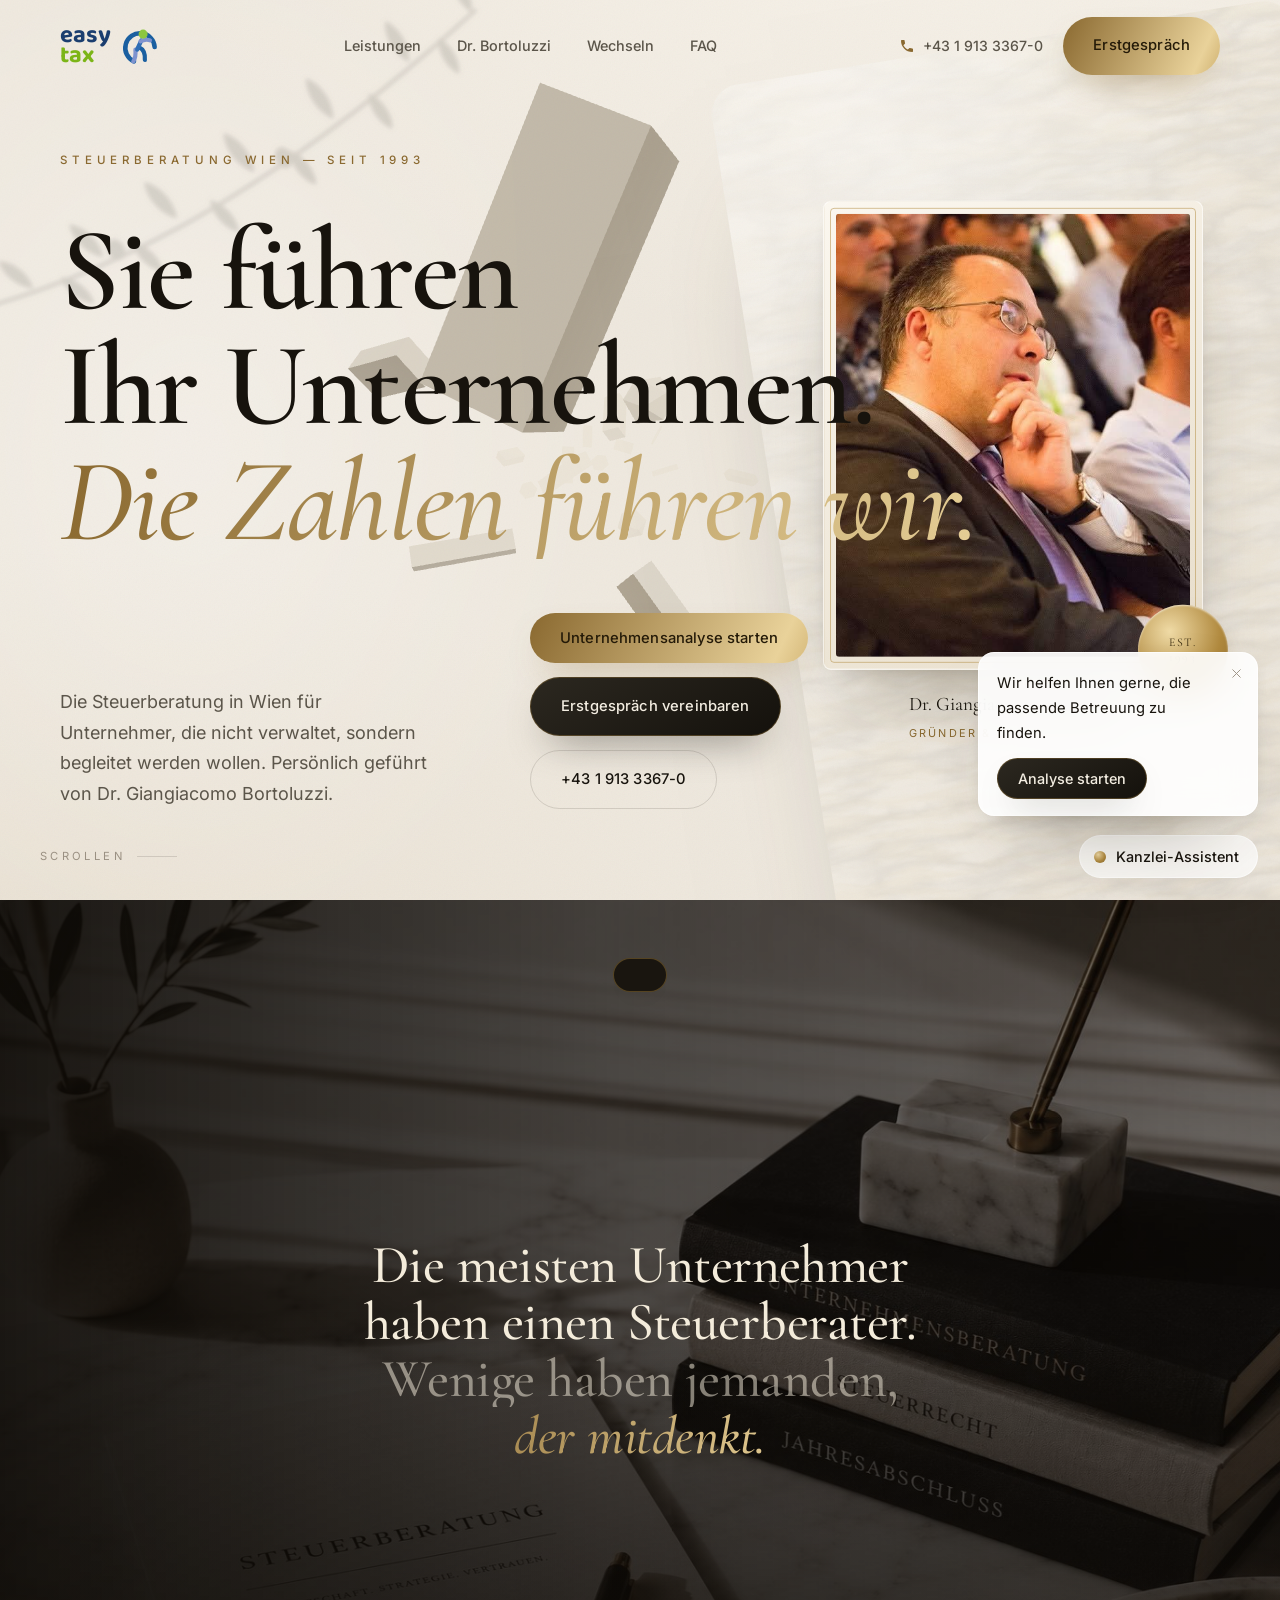
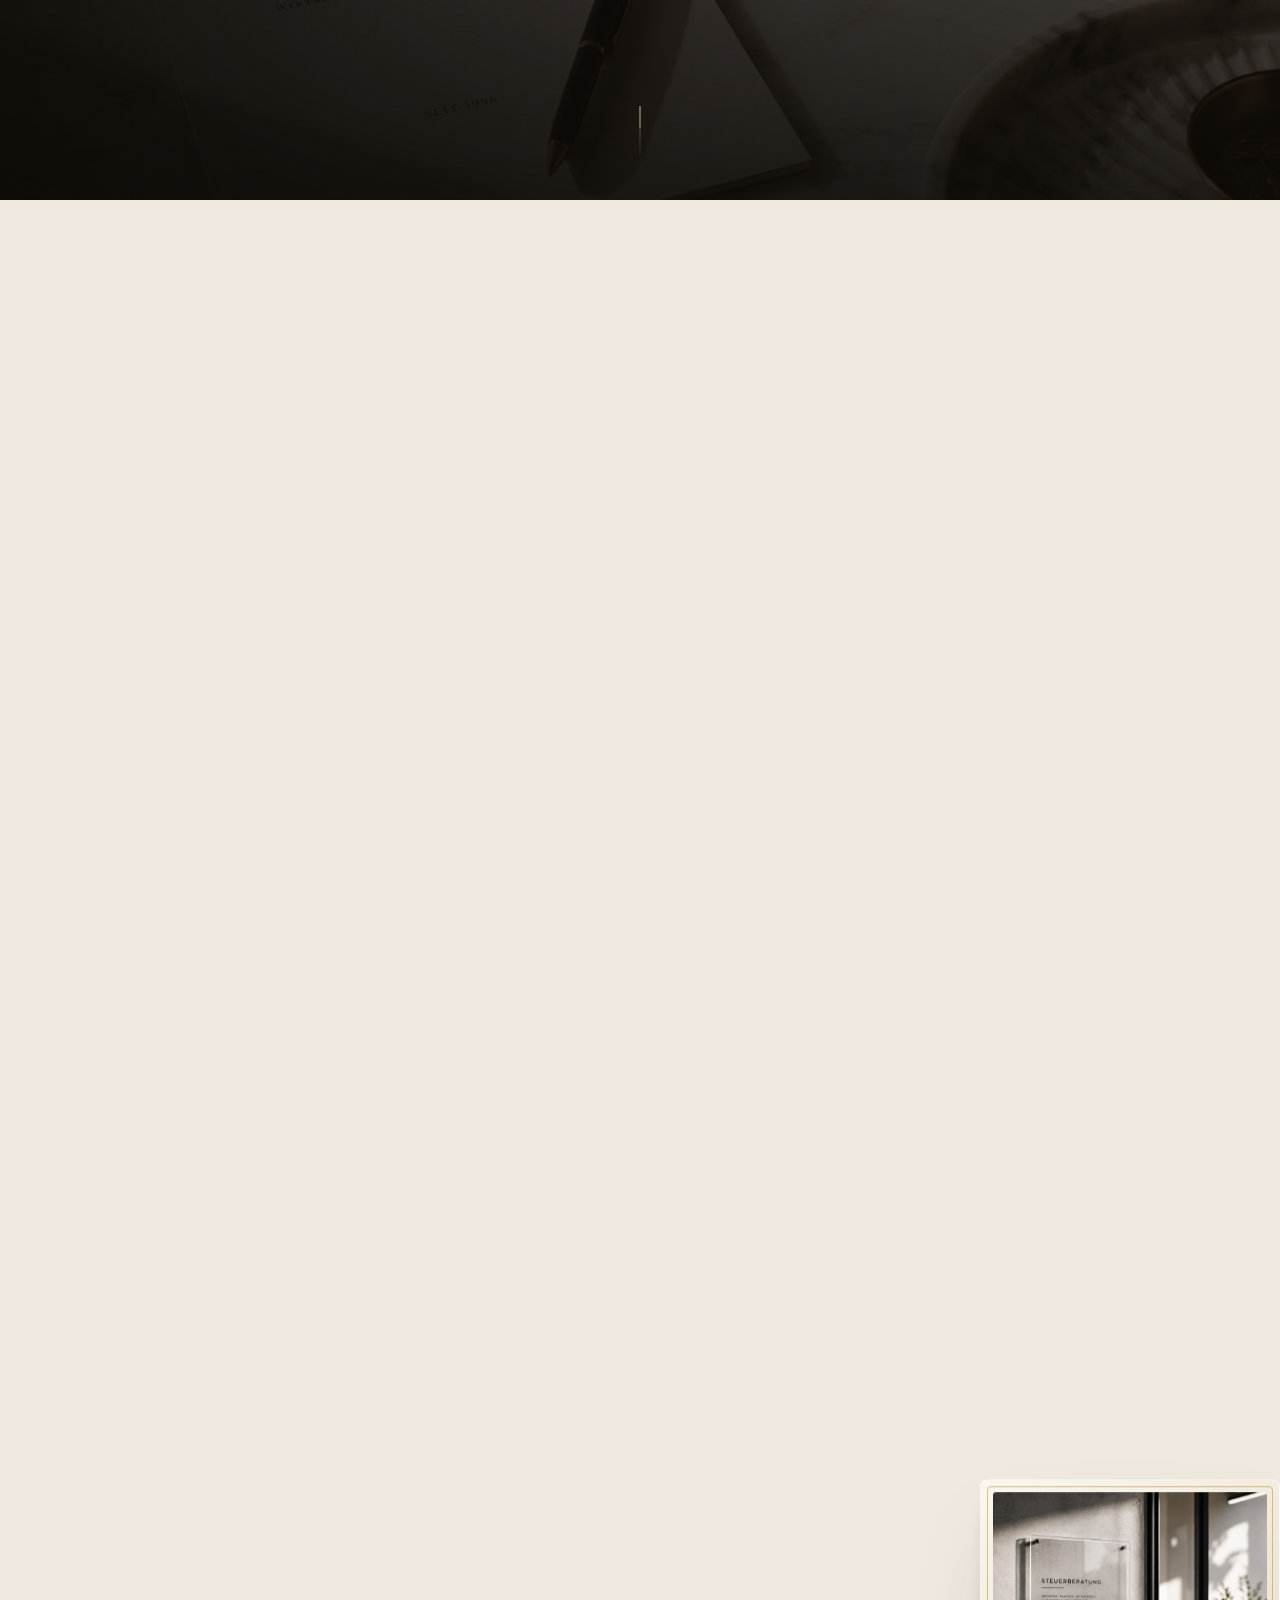
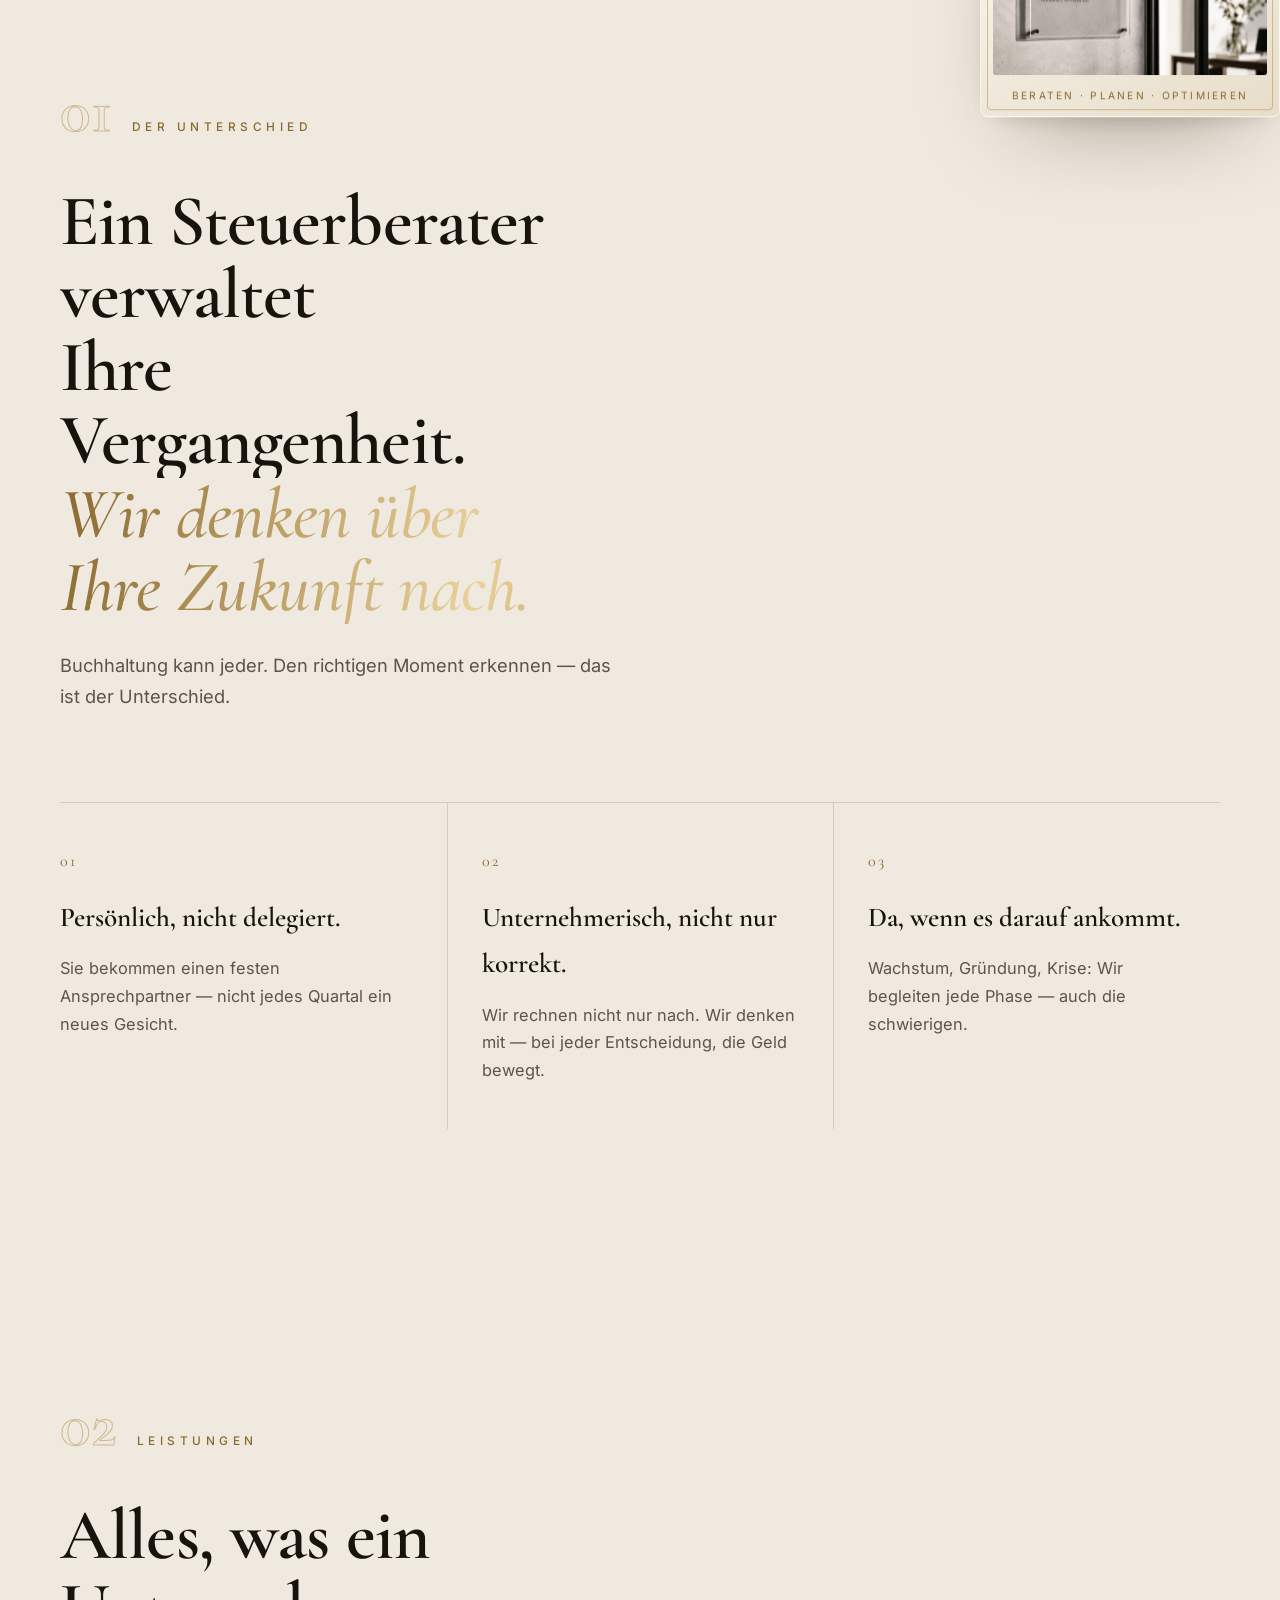
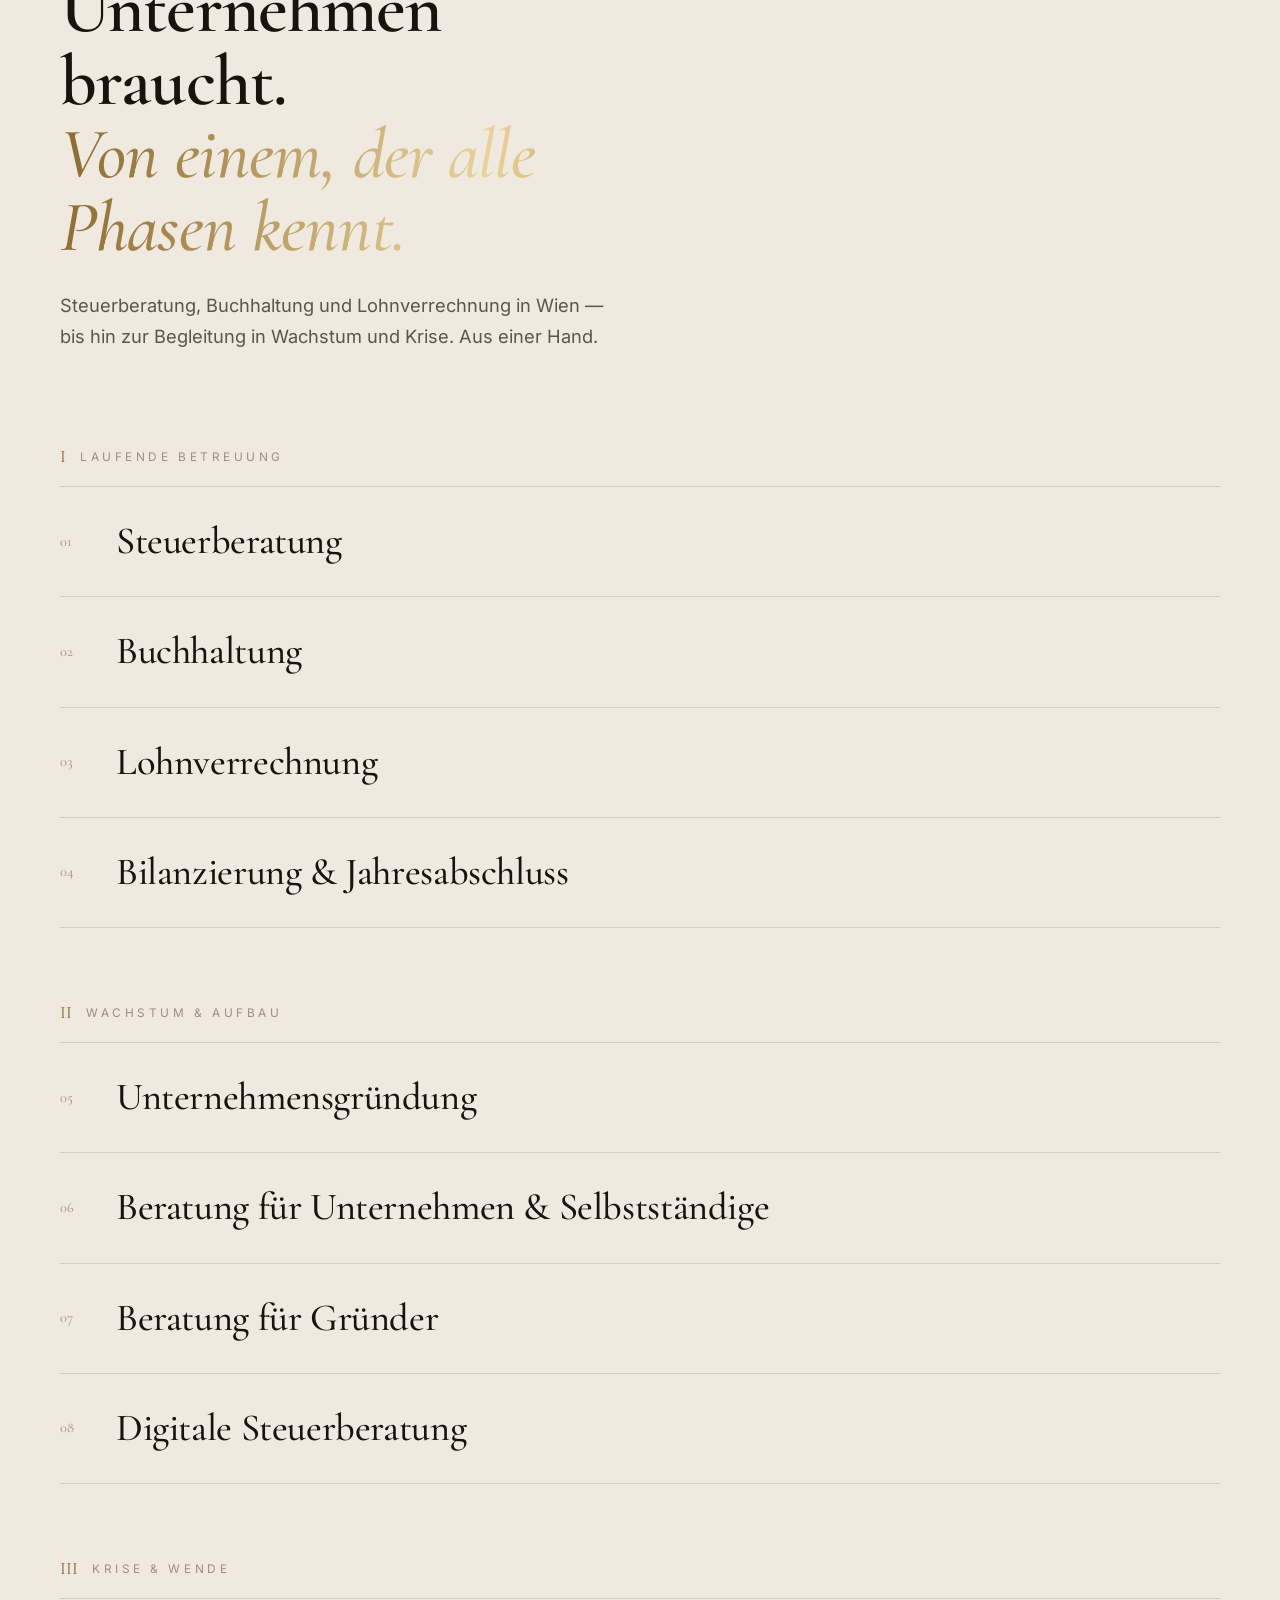
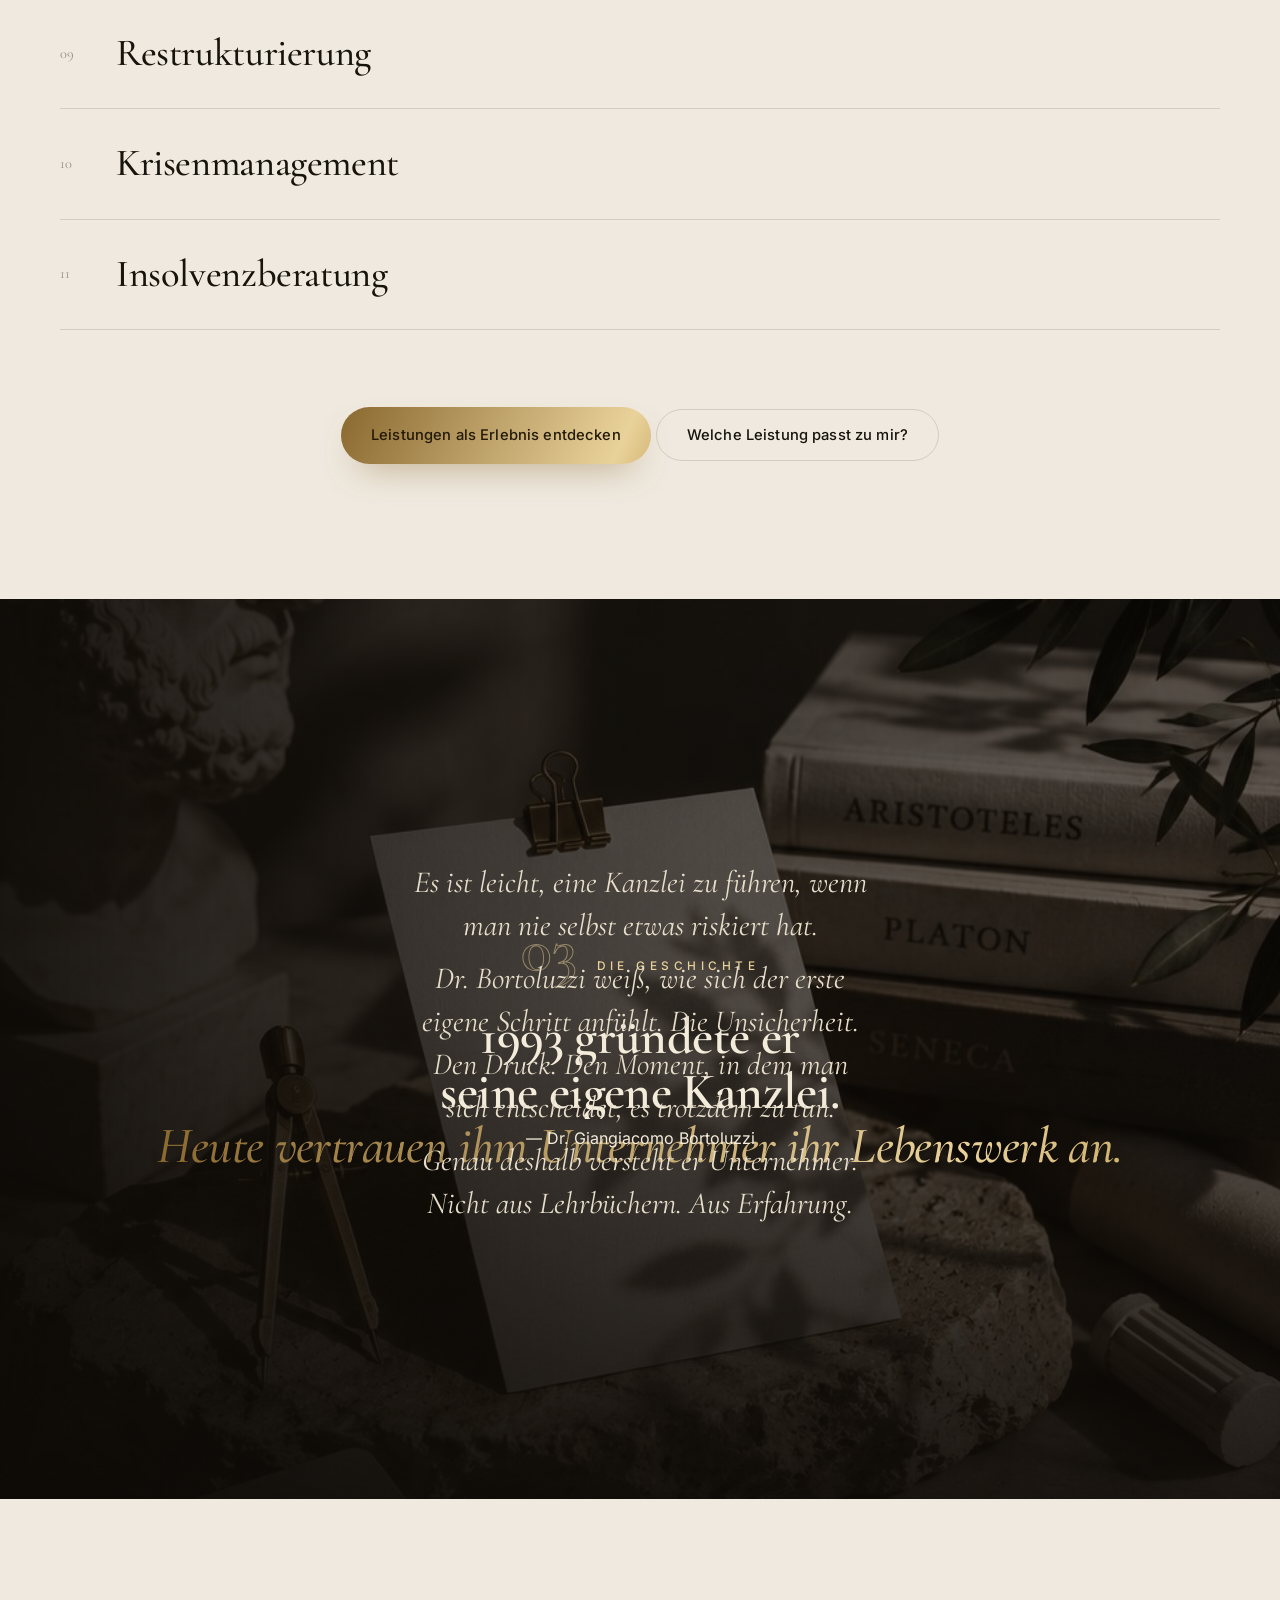
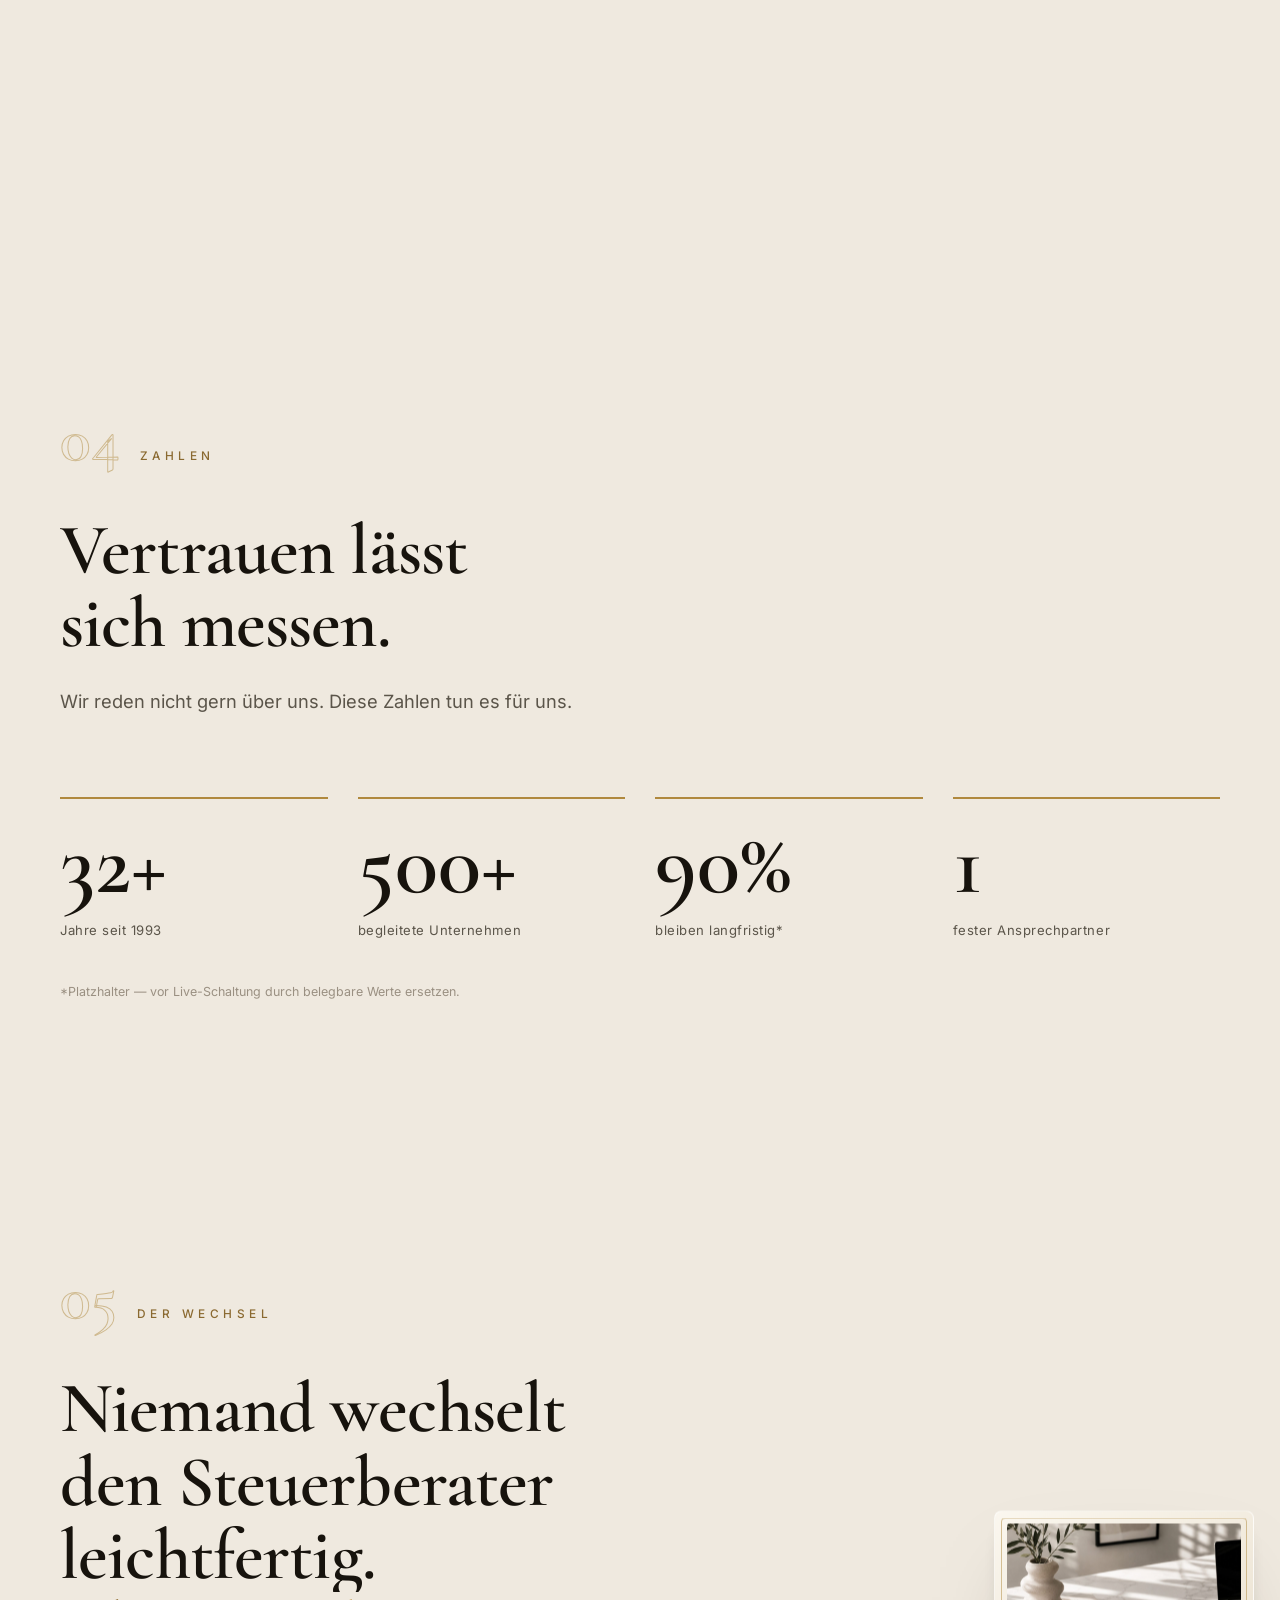
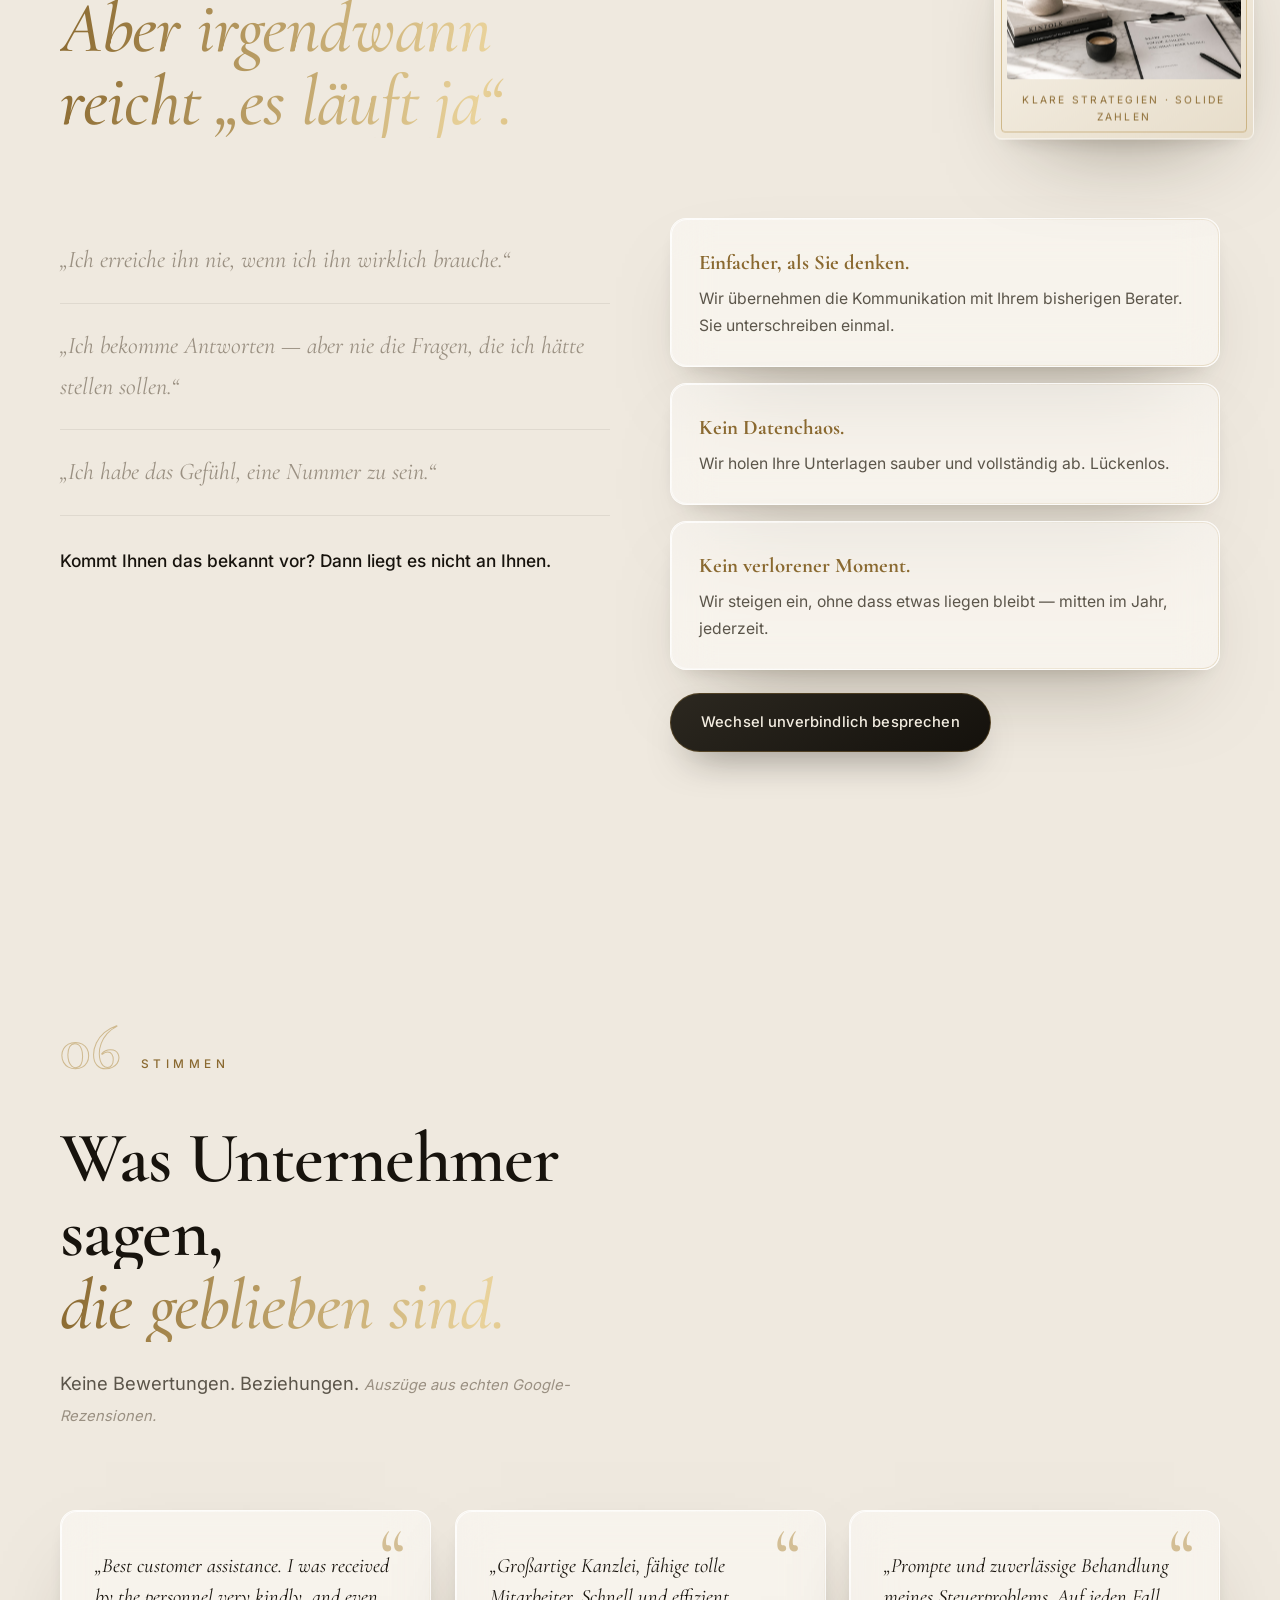
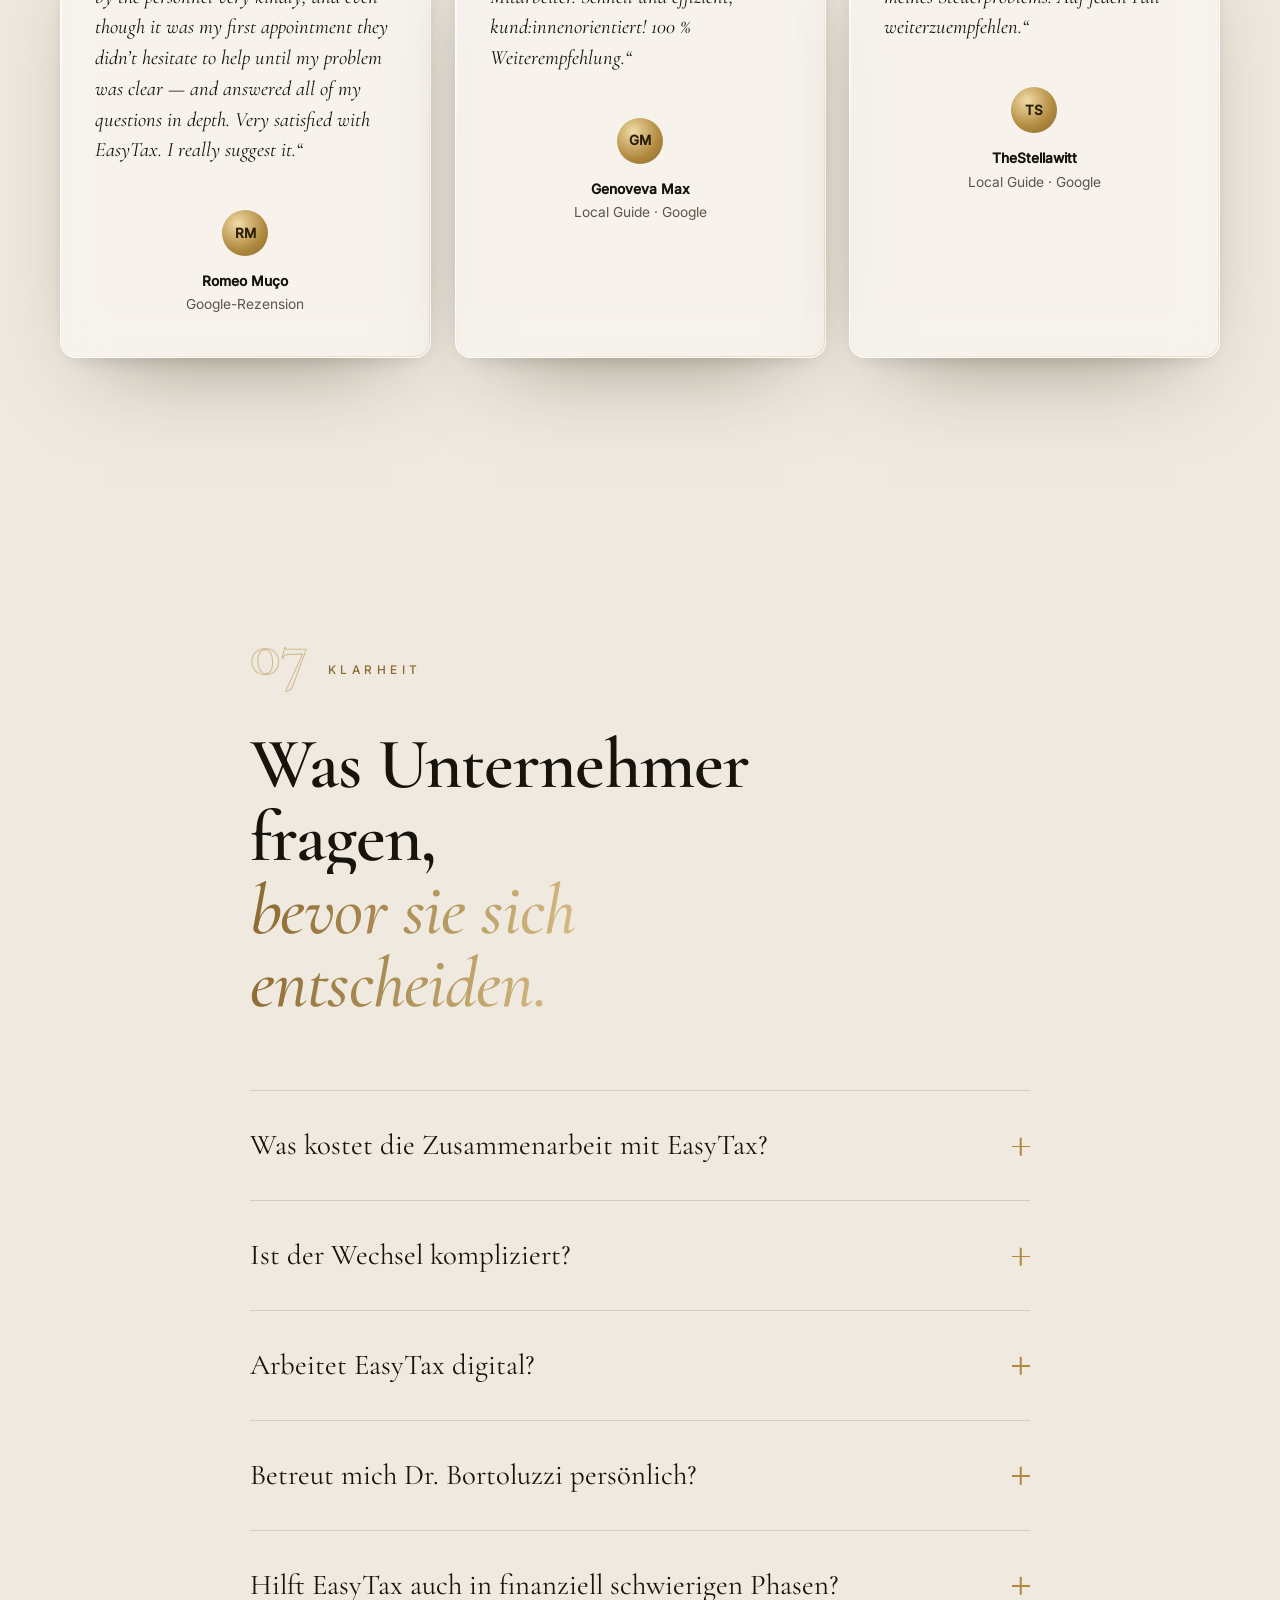
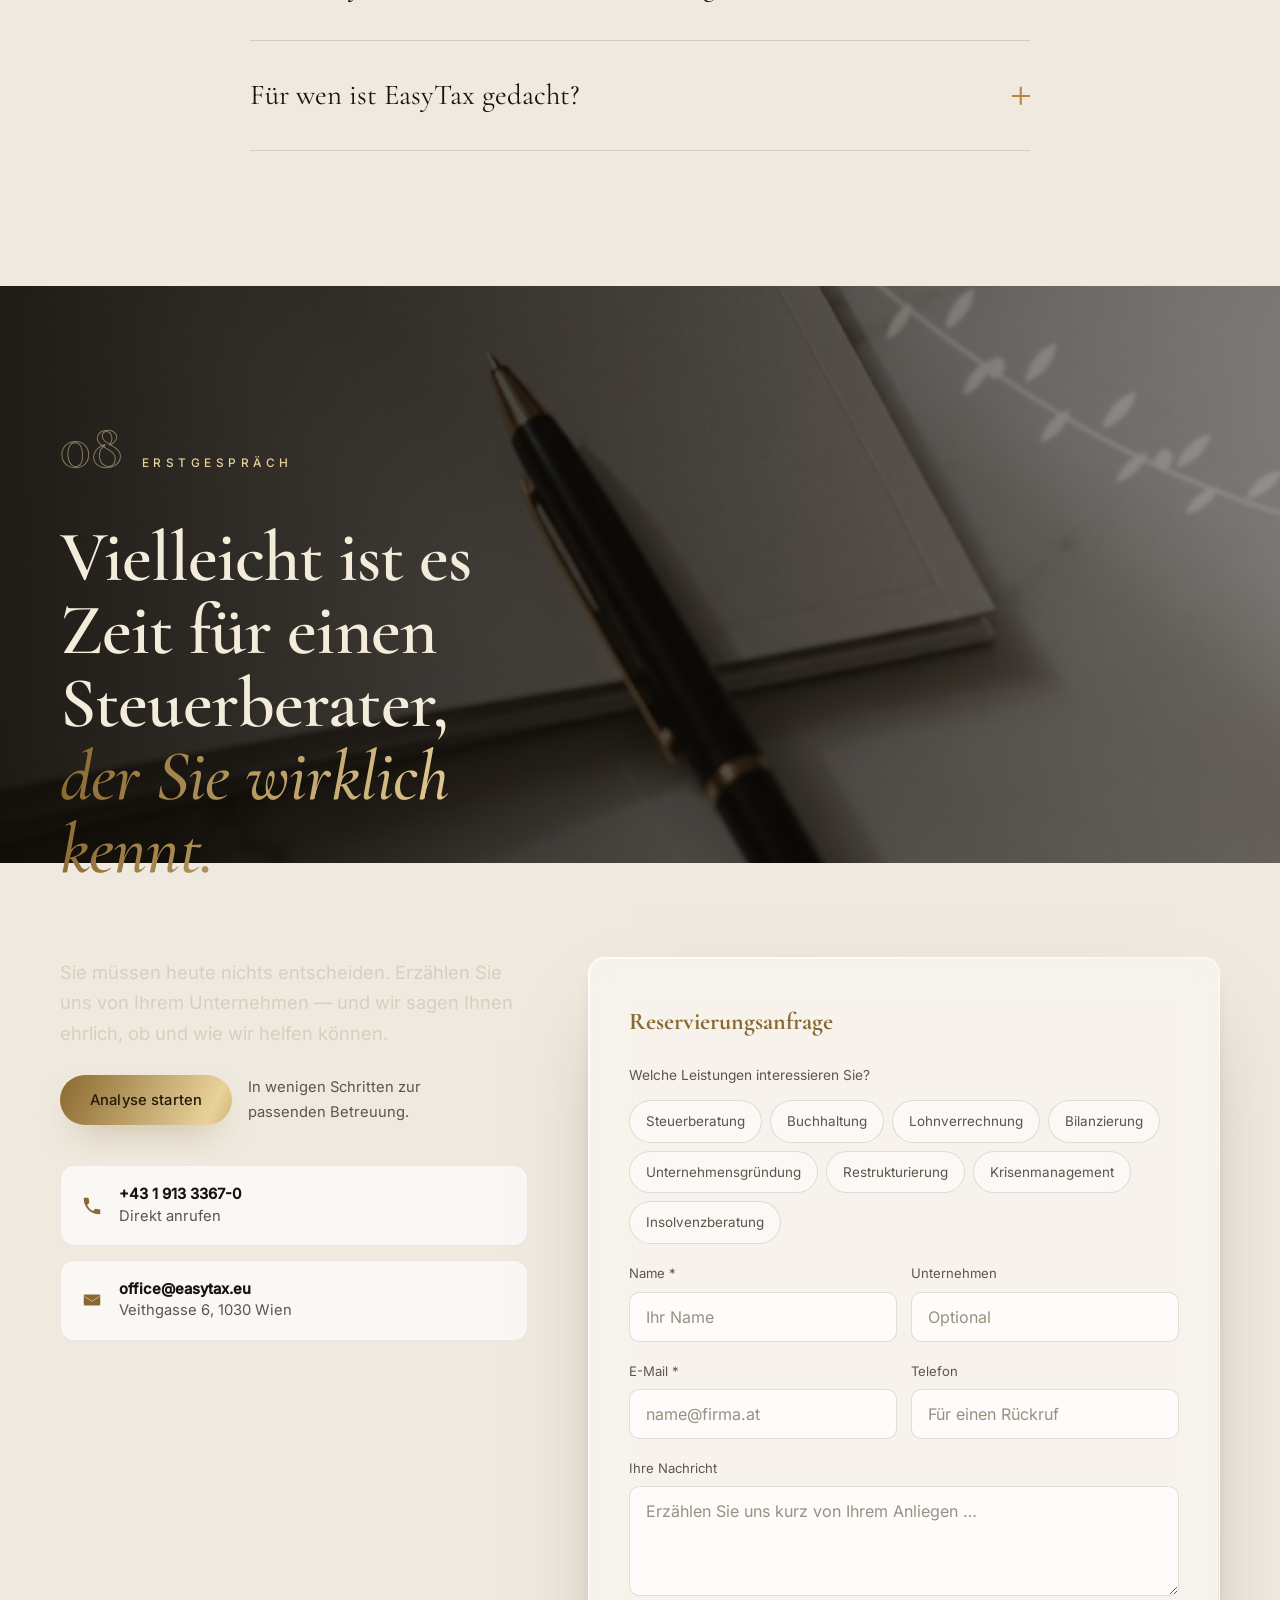
==== commit 93e55531: "Add immersive Leistungen experience (leistungen.html) Eigenständige, museale Leistungs-Welt statt kl" ====
--- a/index.html
+++ b/index.html
@@ -82,7 +82,7 @@
       <img src="assets/img/easytax-runner.svg" alt="EasyTax Logo" class="brand-runner" width="42" height="42" />
     </a>
     <nav class="nav" aria-label="Hauptnavigation">
-      <a href="#leistungen" data-magnetic>Leistungen</a>
+      <a href="leistungen.html" data-magnetic>Leistungen</a>
       <a href="#story" data-magnetic>Dr. Bortoluzzi</a>
       <a href="#wechsel" data-magnetic>Wechseln</a>
       <a href="#faq" data-magnetic>FAQ</a>
@@ -232,6 +232,7 @@
       </div>
     </div>
     <div class="eta-inline-cta reveal">
+      <a href="leistungen.html" class="btn btn-foil" data-magnetic><span>Leistungen als Erlebnis entdecken</span></a>
       <button type="button" class="btn btn-line" data-open-analysis data-magnetic><span>Welche Leistung passt zu mir?</span></button>
     </div>
   </div>
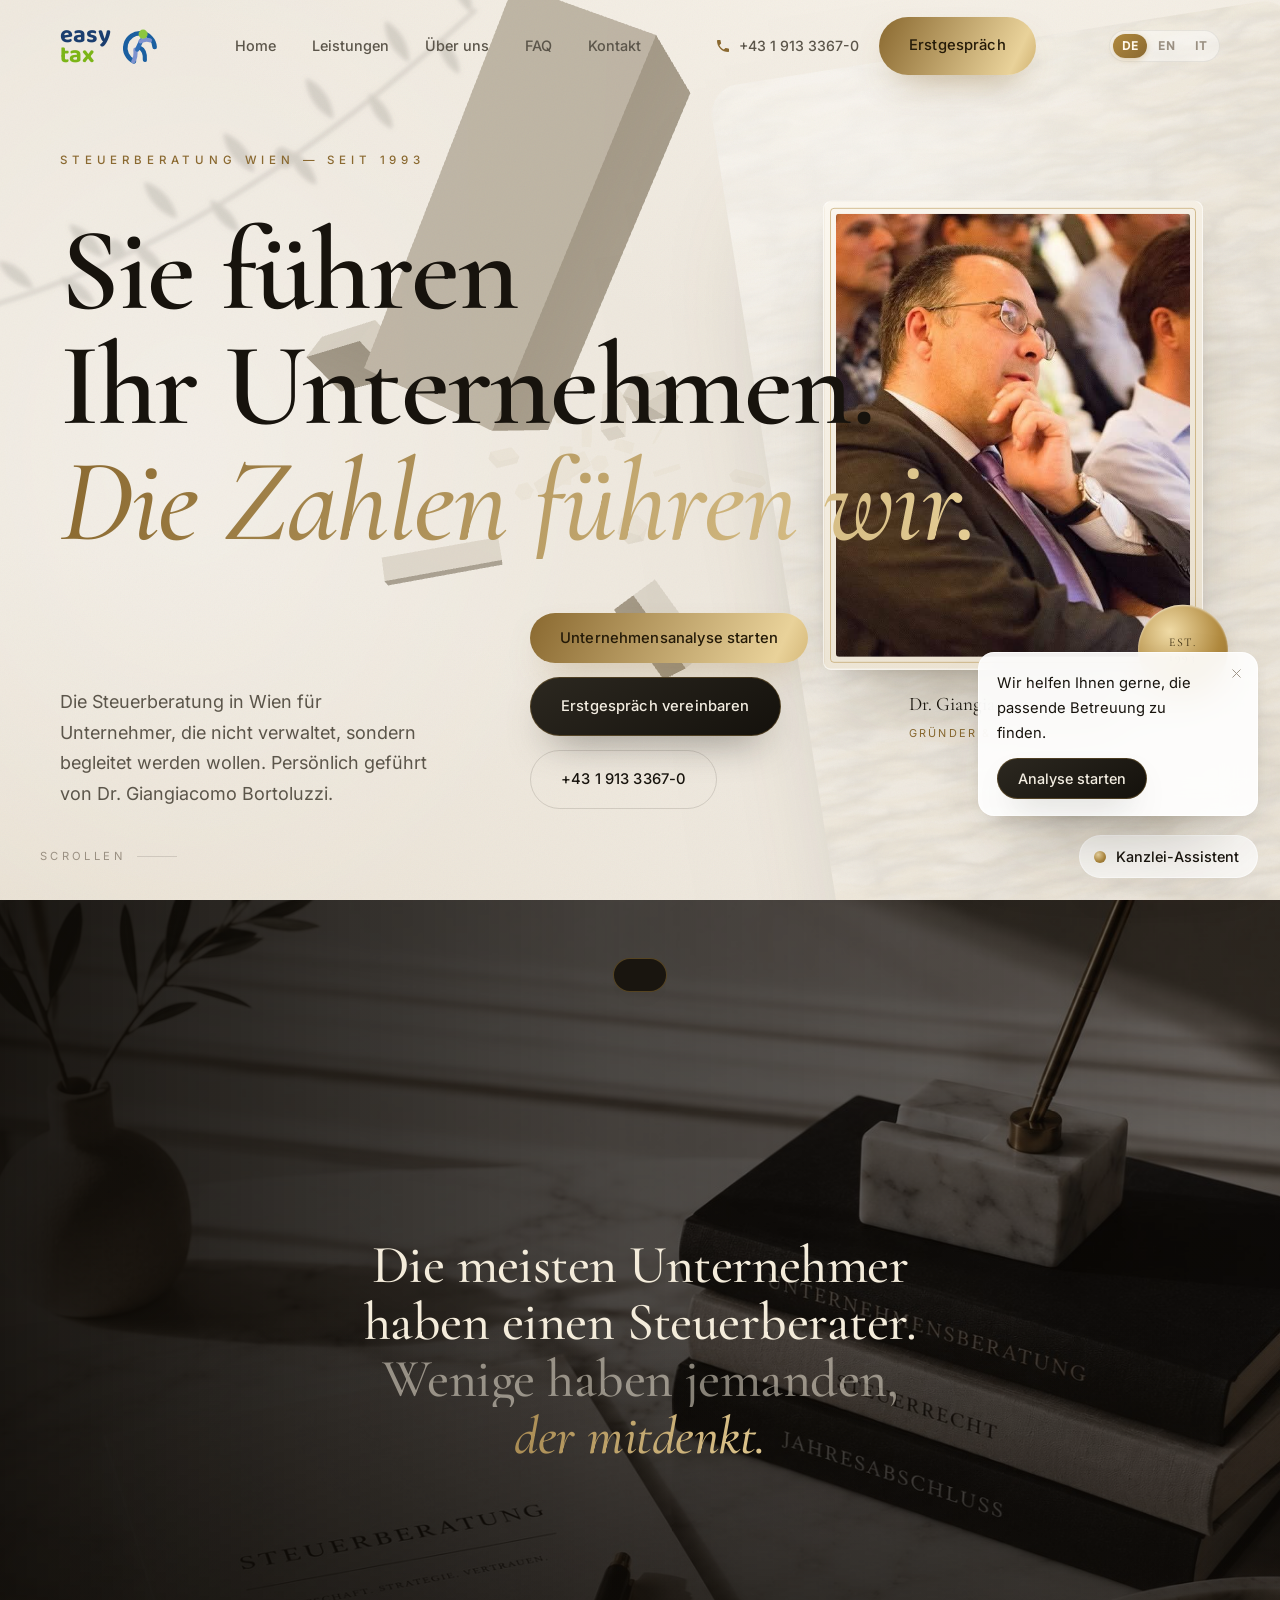
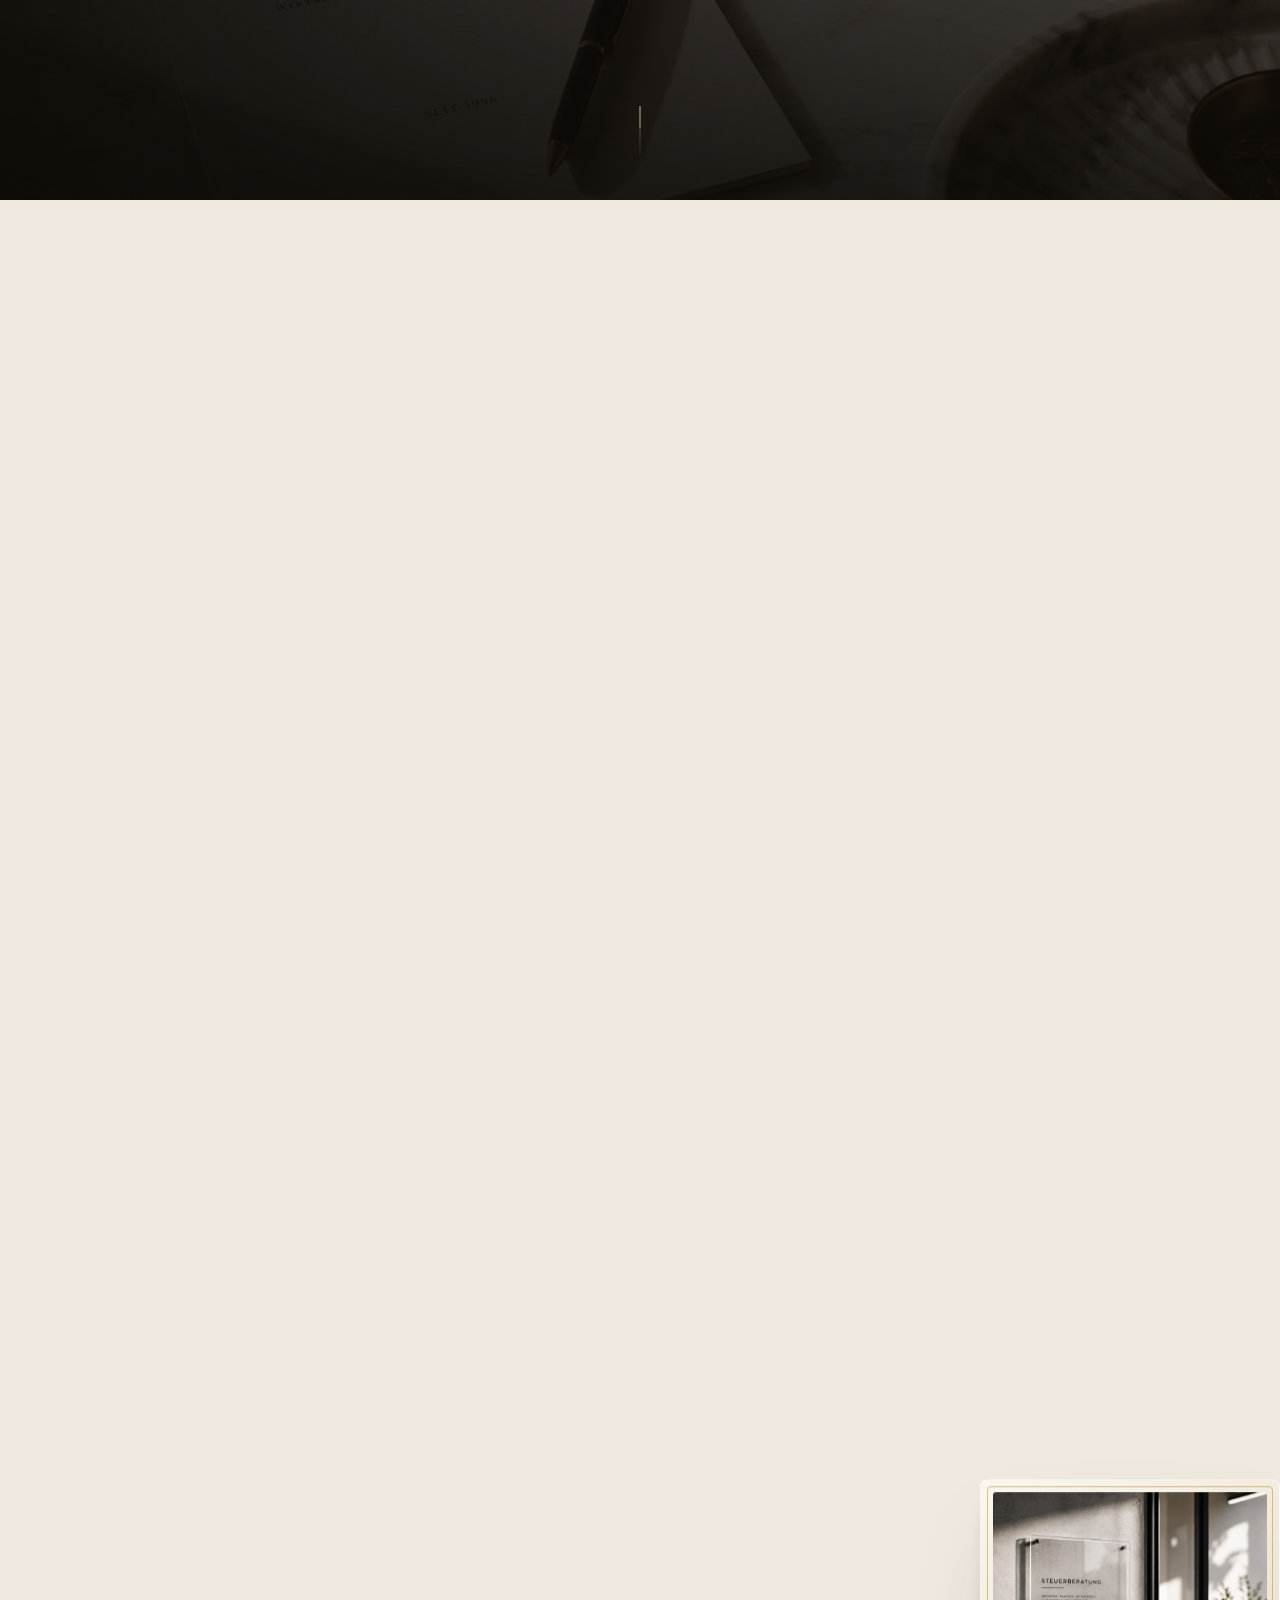
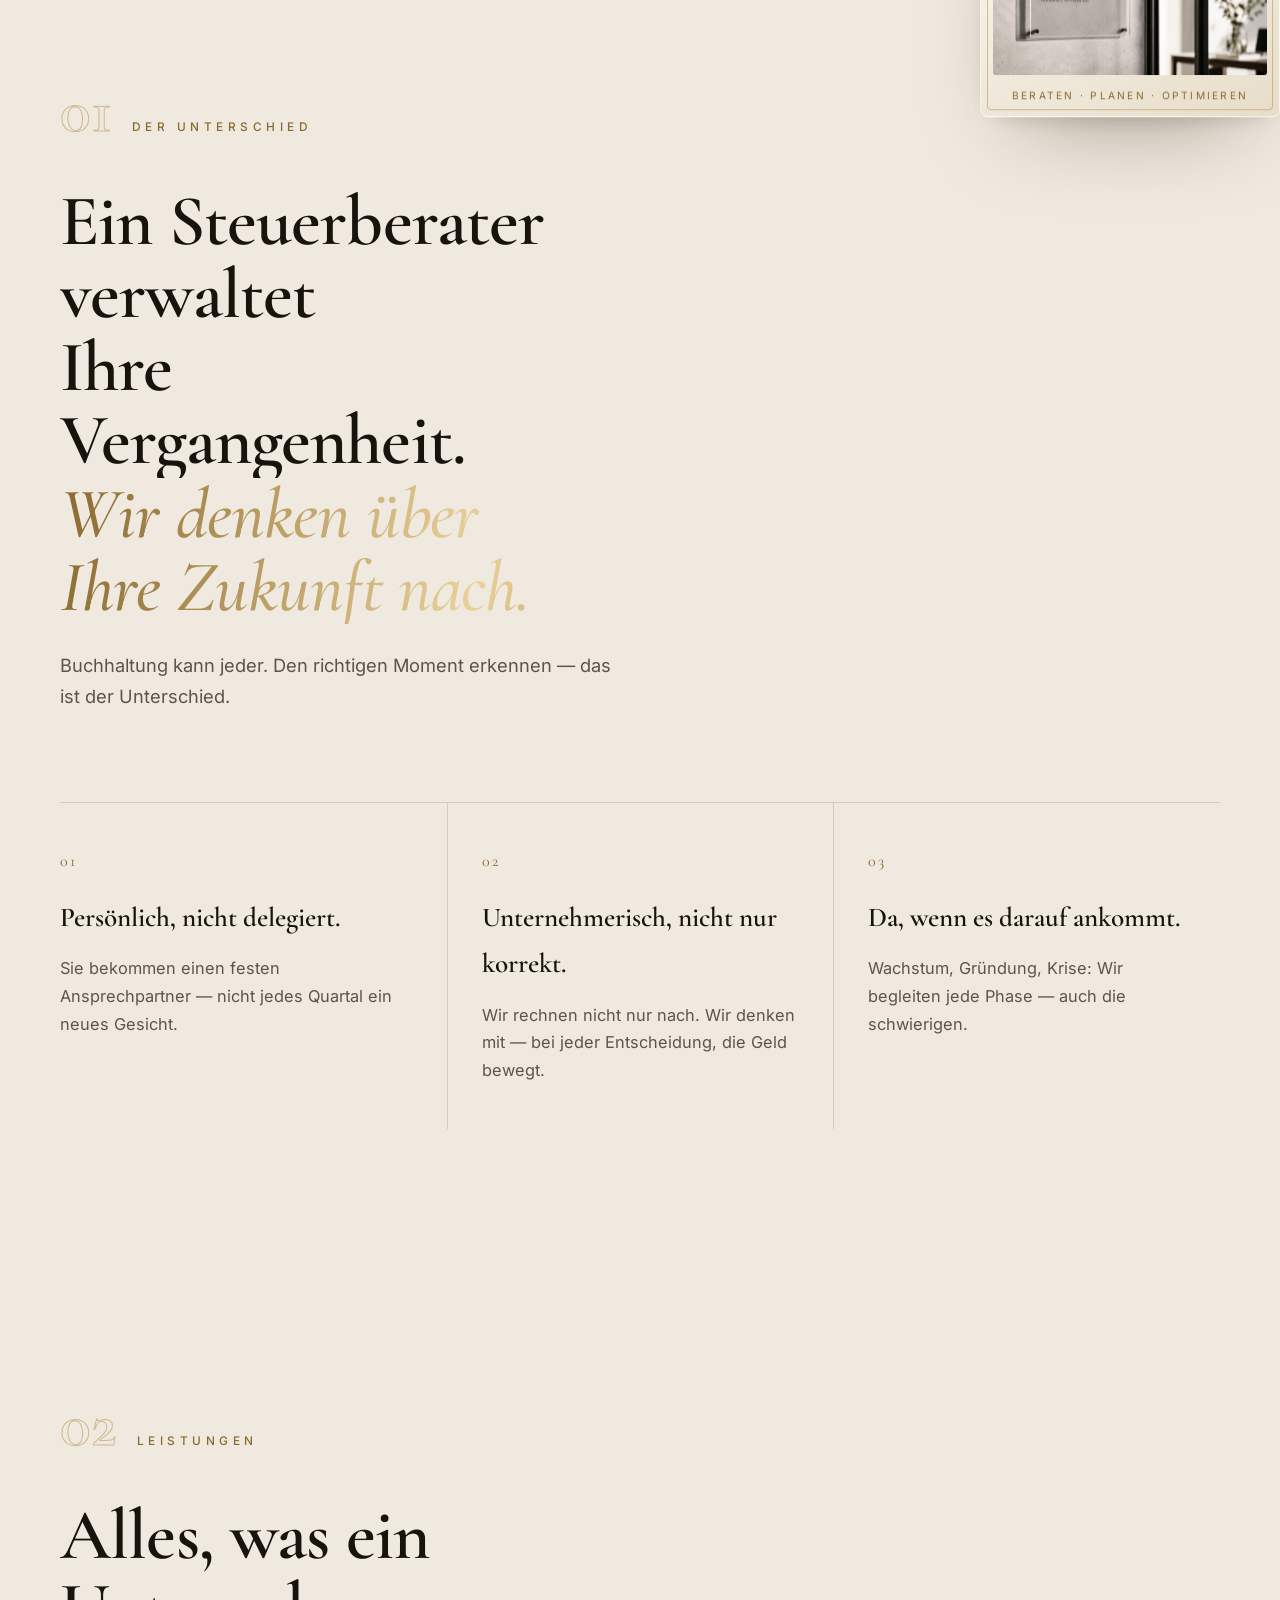
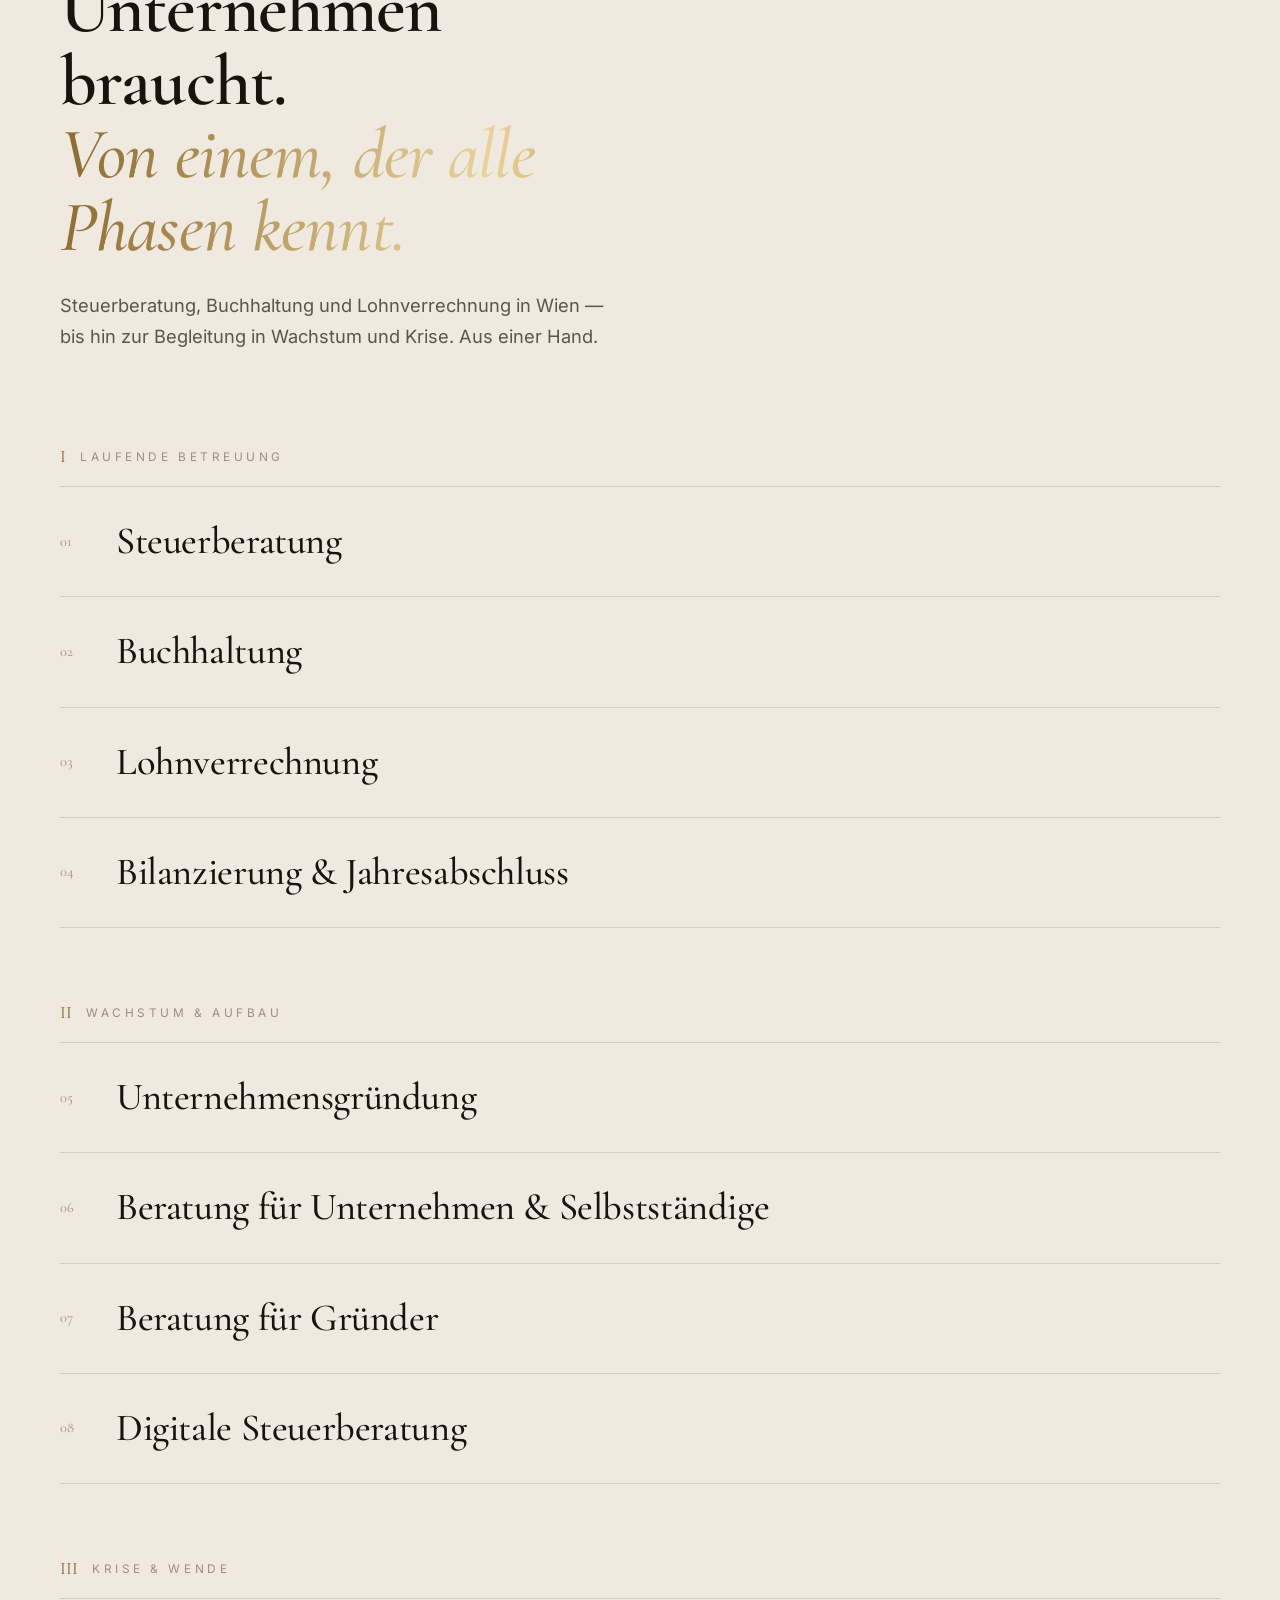
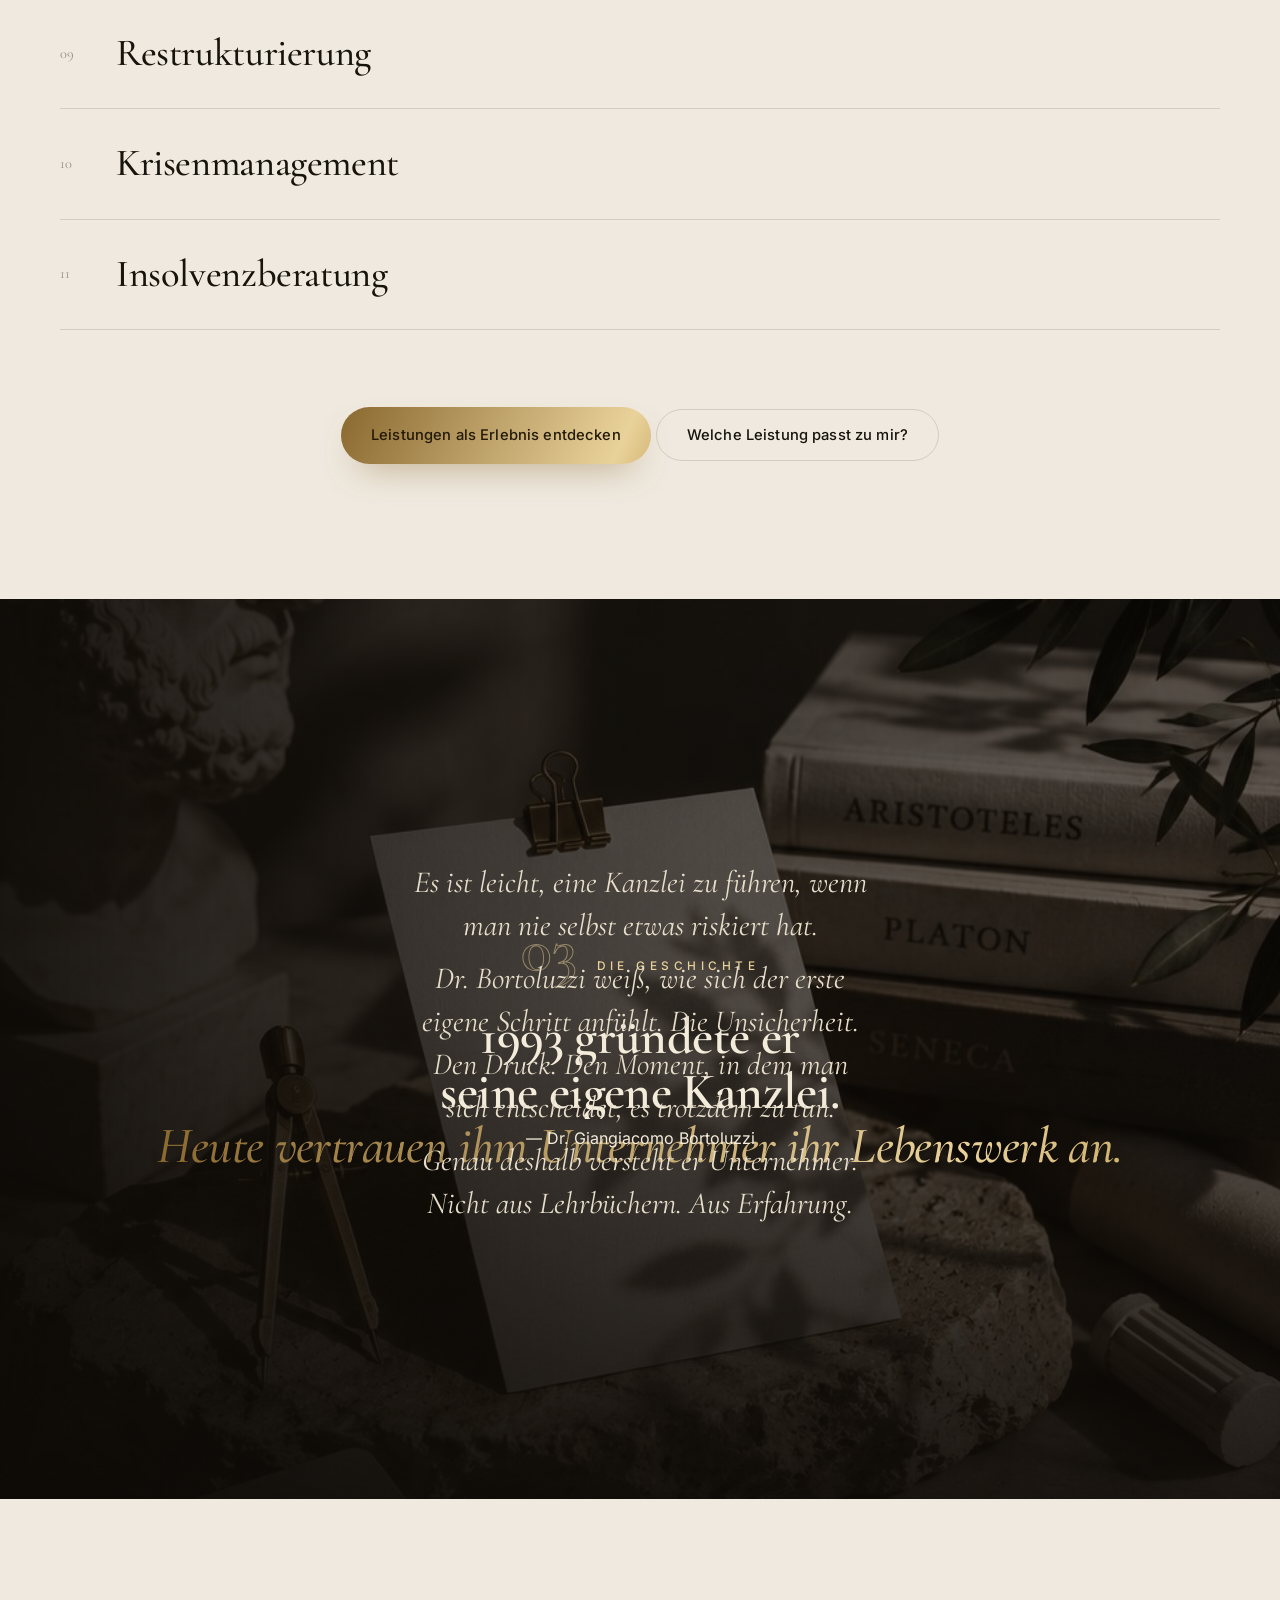
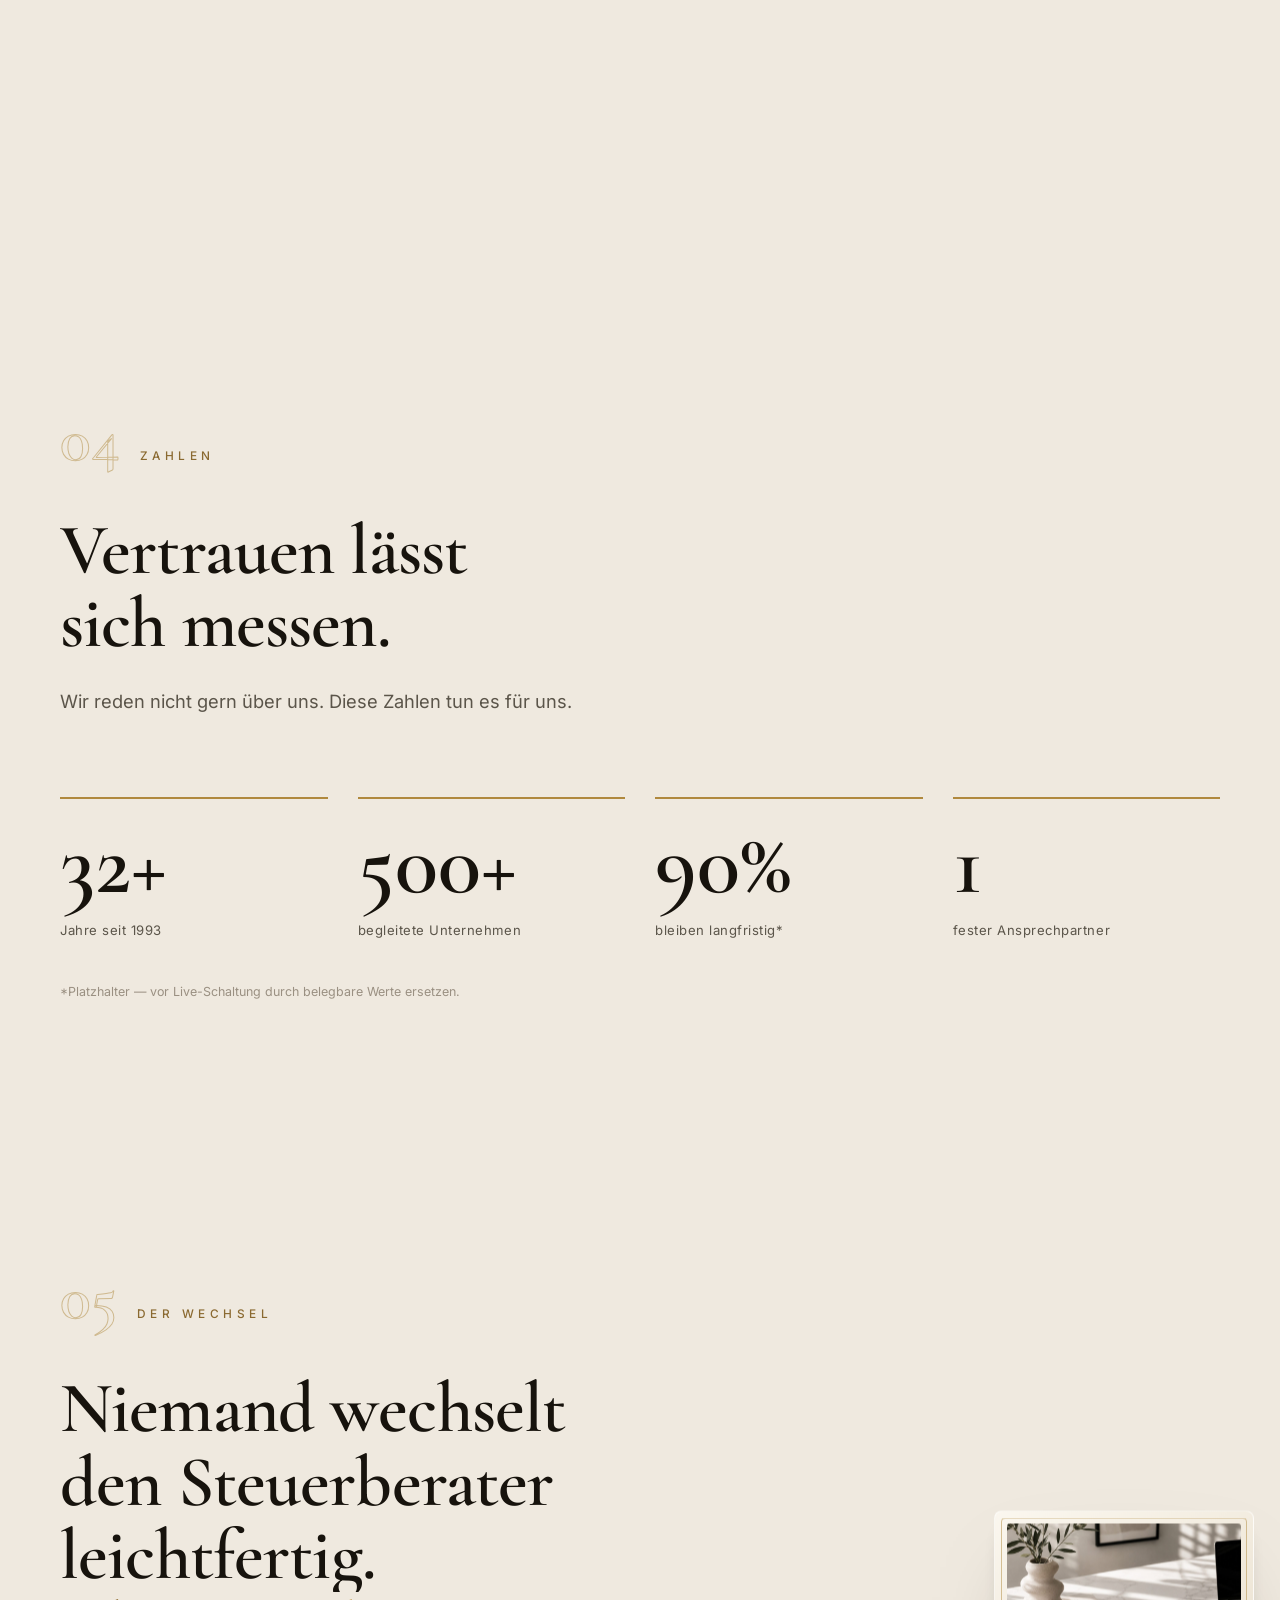
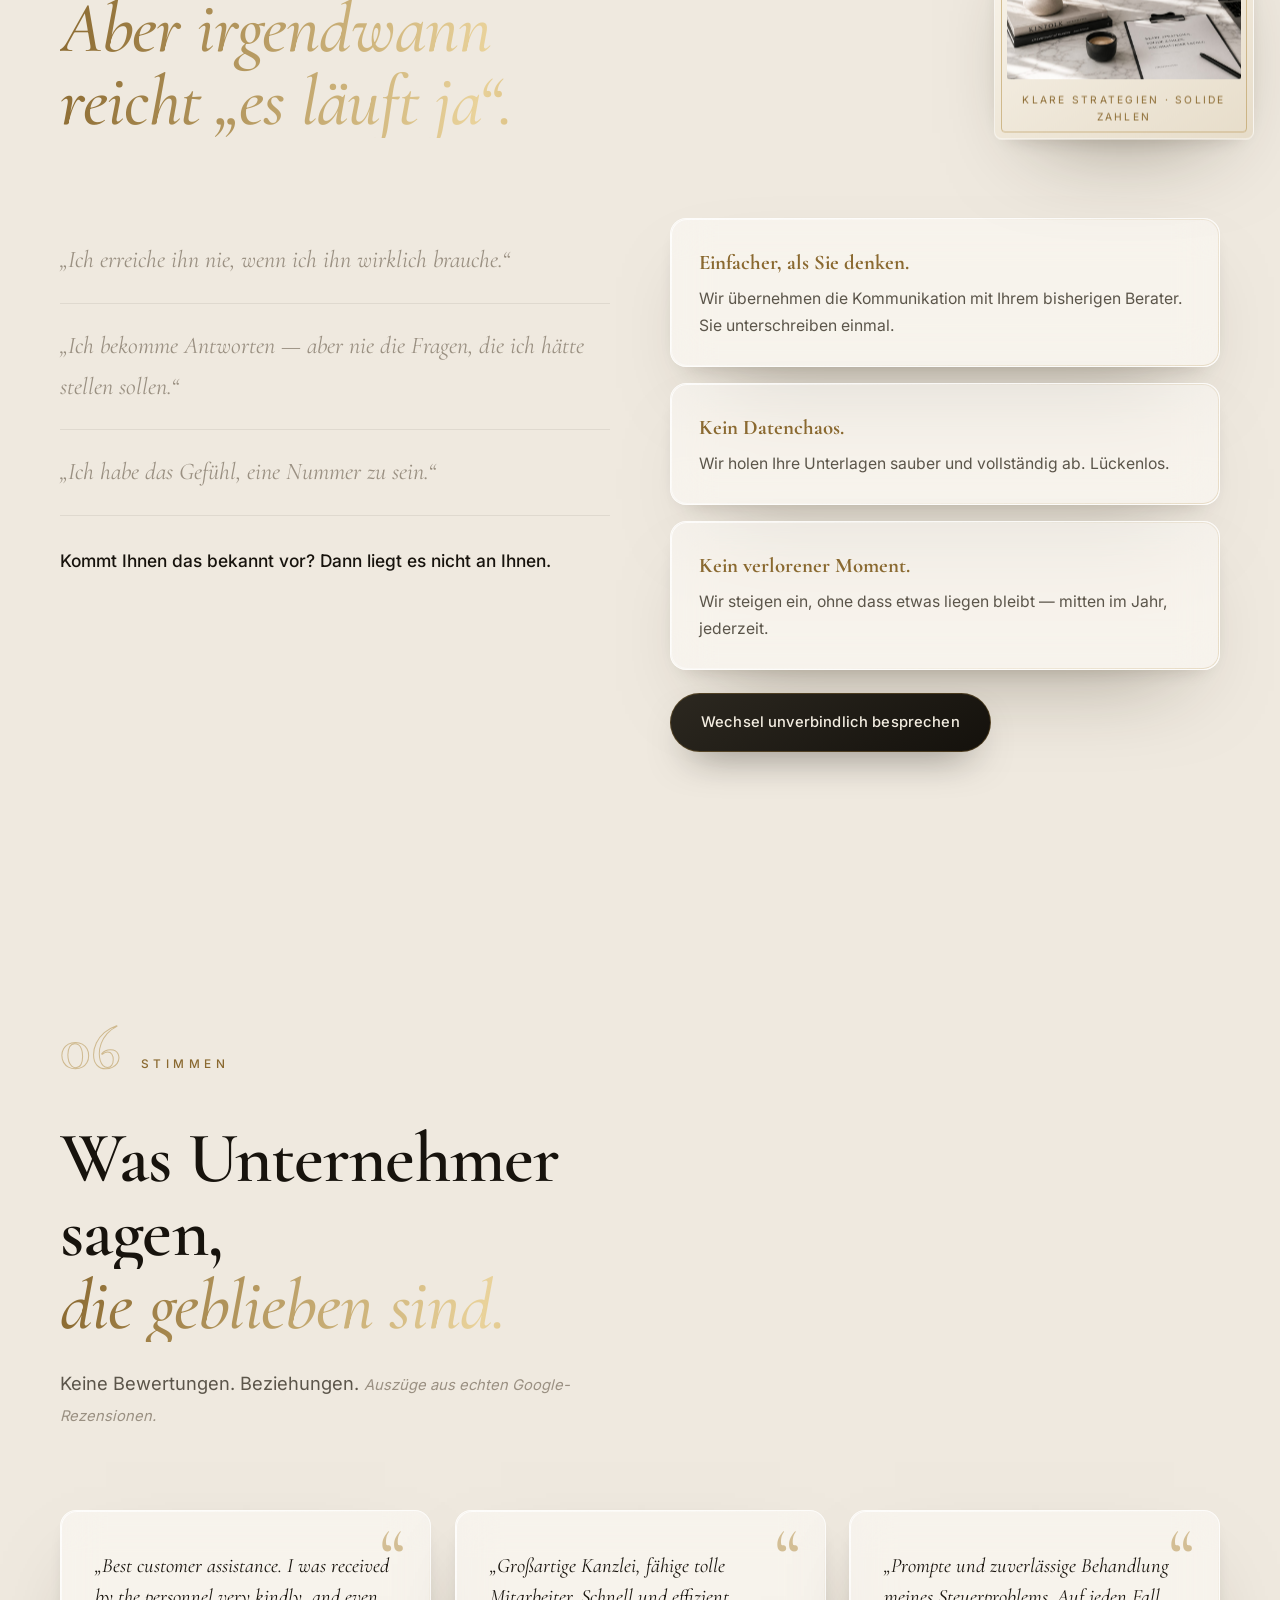
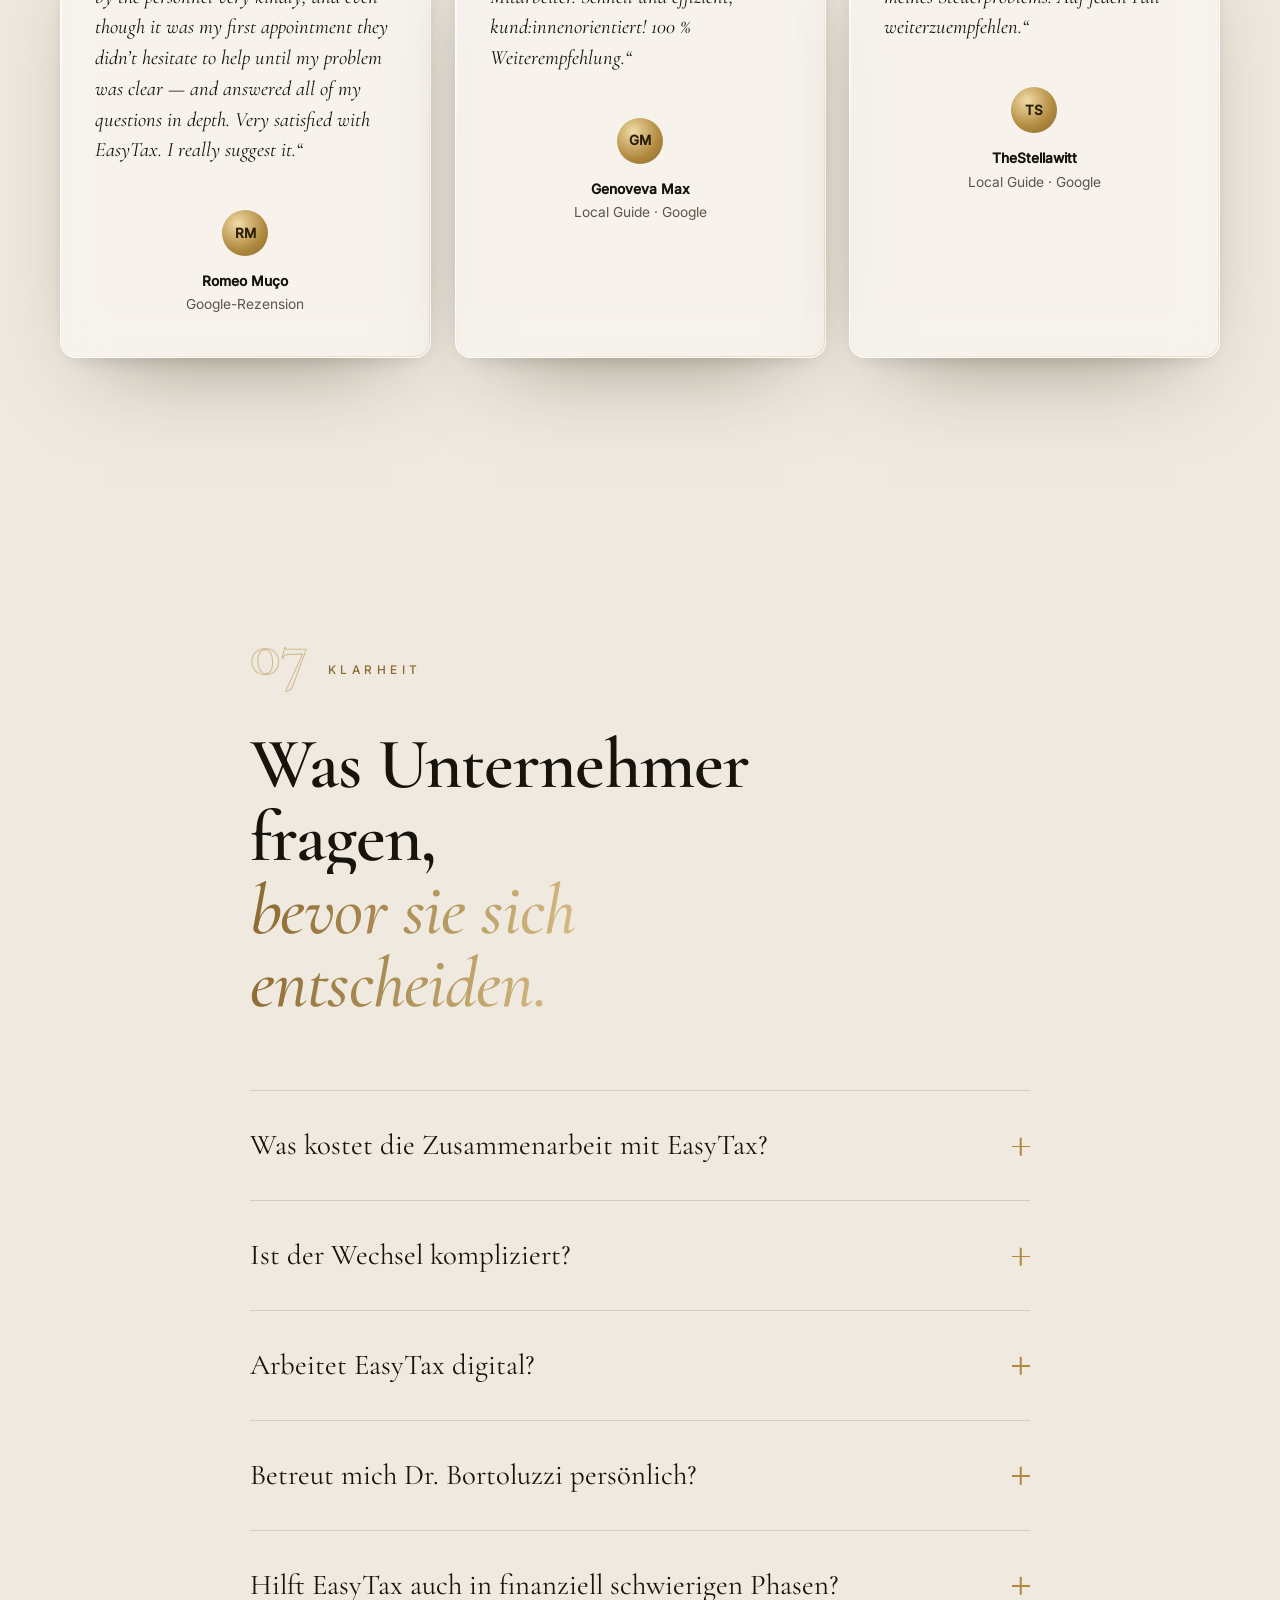
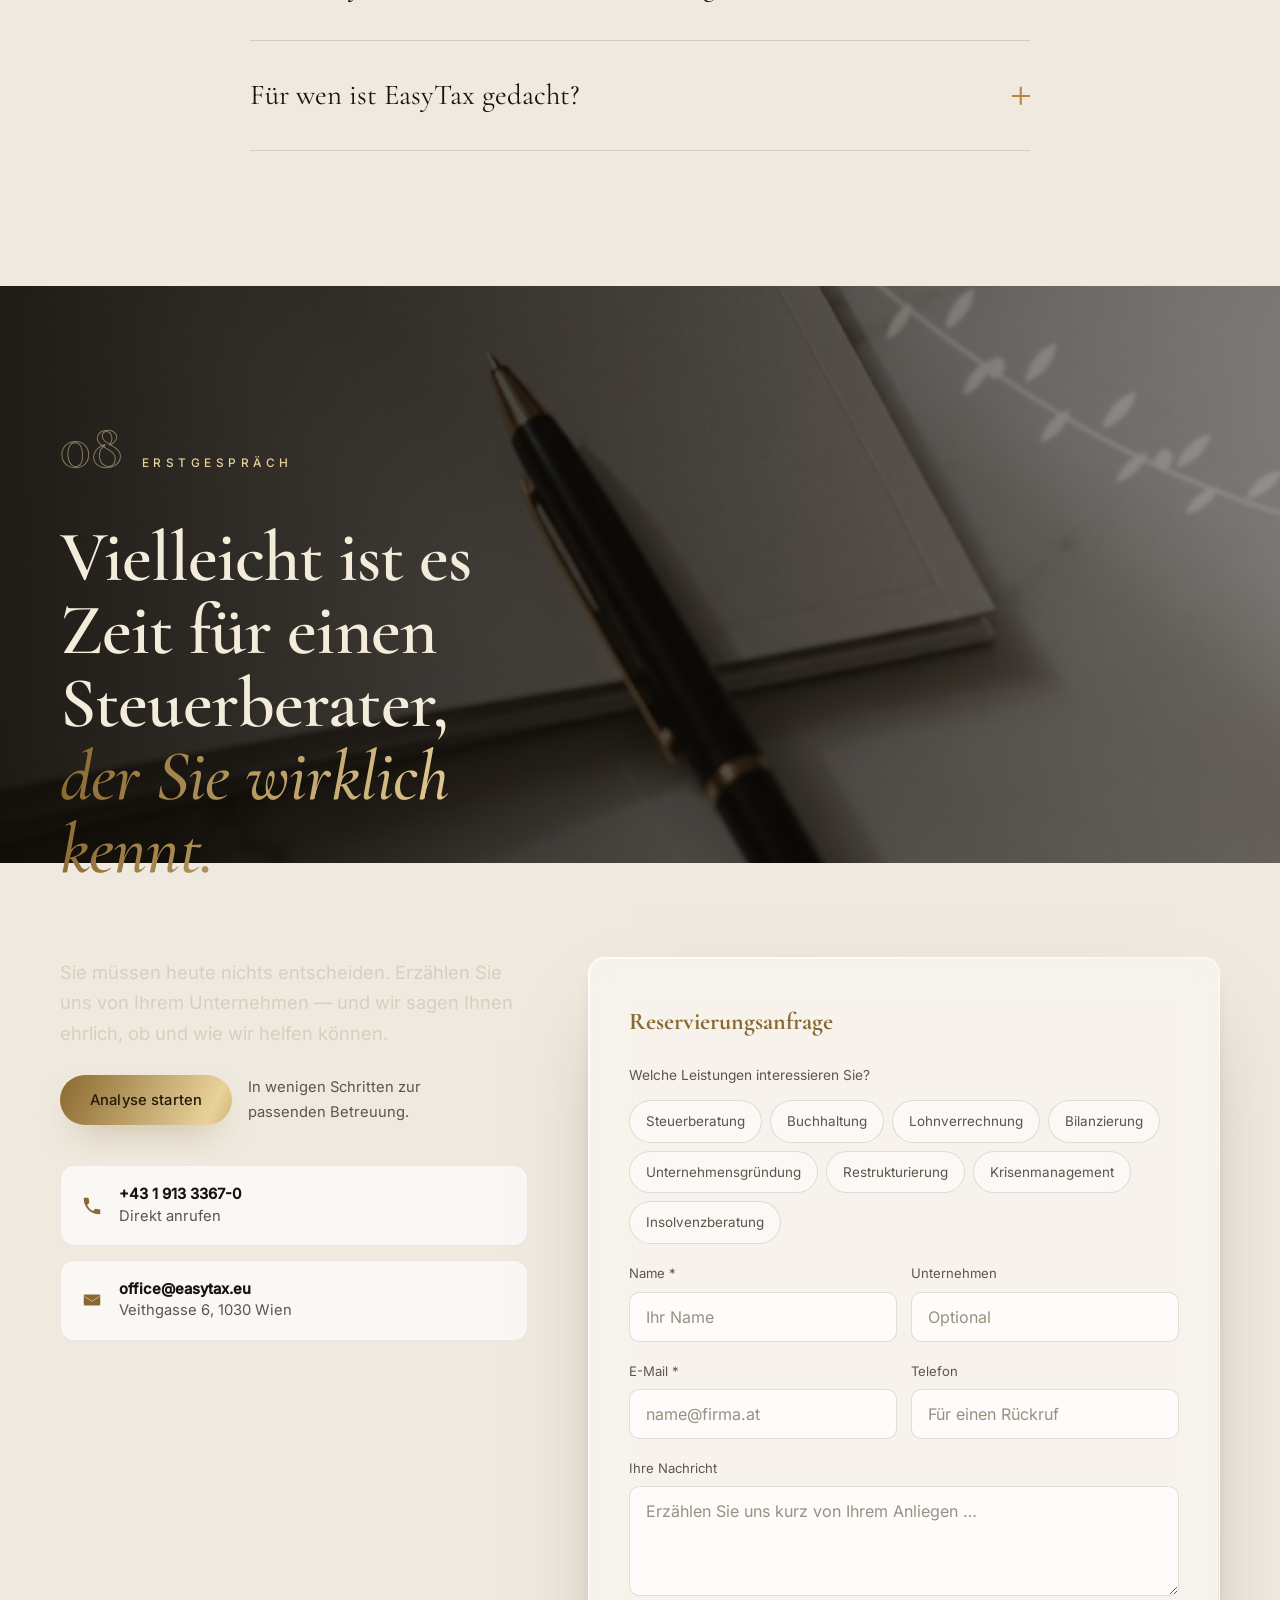
==== commit bedf8f0f: "Navigation + DE/EN/IT language switcher - Nav: "Home" statt "Dr. Bortoluzzi"; einheitliche, praktisc" ====
--- a/index.html
+++ b/index.html
@@ -82,10 +82,11 @@
       <img src="assets/img/easytax-runner.svg" alt="EasyTax Logo" class="brand-runner" width="42" height="42" />
     </a>
     <nav class="nav" aria-label="Hauptnavigation">
+      <a href="#hero" data-magnetic>Home</a>
       <a href="leistungen.html" data-magnetic>Leistungen</a>
-      <a href="#story" data-magnetic>Dr. Bortoluzzi</a>
-      <a href="#wechsel" data-magnetic>Wechseln</a>
+      <a href="#story" data-magnetic>Über uns</a>
       <a href="#faq" data-magnetic>FAQ</a>
+      <a href="#anfrage" data-magnetic>Kontakt</a>
     </nav>
     <div class="header-cta">
       <a href="tel:+43191333670" class="link-call" aria-label="EasyTax anrufen" data-magnetic>
@@ -93,6 +94,11 @@
         <span>+43 1 913 3367-0</span>
       </a>
       <a href="#anfrage" class="btn btn-foil" data-magnetic><span>Erstgespräch</span></a>
+    </div>
+    <div class="lang-switch" id="langSwitch" role="group" aria-label="Sprache · Language · Lingua">
+      <button type="button" data-lang="de" aria-pressed="true">DE</button>
+      <button type="button" data-lang="en" aria-pressed="false">EN</button>
+      <button type="button" data-lang="it" aria-pressed="false">IT</button>
     </div>
     <button class="nav-toggle" id="navToggle" aria-label="Menü öffnen" aria-expanded="false"><span></span><span></span></button>
   </div>
@@ -207,27 +213,27 @@
       <div class="svc-phase reveal">
         <p class="phase-label"><span>I</span> Laufende Betreuung</p>
         <ul class="svc-lines">
-          <li data-service="Steuerberatung"><span class="s-no">01</span><span class="s-name">Steuerberatung</span><span class="s-go" aria-hidden="true">Anfragen</span></li>
-          <li data-service="Buchhaltung"><span class="s-no">02</span><span class="s-name">Buchhaltung</span><span class="s-go" aria-hidden="true">Anfragen</span></li>
-          <li data-service="Lohnverrechnung"><span class="s-no">03</span><span class="s-name">Lohnverrechnung</span><span class="s-go" aria-hidden="true">Anfragen</span></li>
-          <li data-service="Bilanzierung / Jahresabschluss"><span class="s-no">04</span><span class="s-name">Bilanzierung &amp; Jahresabschluss</span><span class="s-go" aria-hidden="true">Anfragen</span></li>
+          <li><a href="leistungen.html#svc-5"><span class="s-no">01</span><span class="s-name">Steuerberatung</span><span class="s-go" aria-hidden="true">Ansehen</span></a></li>
+          <li><a href="leistungen.html#svc-1"><span class="s-no">02</span><span class="s-name">Buchhaltung</span><span class="s-go" aria-hidden="true">Ansehen</span></a></li>
+          <li><a href="leistungen.html#svc-2"><span class="s-no">03</span><span class="s-name">Lohnverrechnung</span><span class="s-go" aria-hidden="true">Ansehen</span></a></li>
+          <li><a href="leistungen.html#svc-3"><span class="s-no">04</span><span class="s-name">Bilanzierung &amp; Jahresabschluss</span><span class="s-go" aria-hidden="true">Ansehen</span></a></li>
         </ul>
       </div>
       <div class="svc-phase reveal">
         <p class="phase-label"><span>II</span> Wachstum &amp; Aufbau</p>
         <ul class="svc-lines">
-          <li data-service="Unternehmensgründung"><span class="s-no">05</span><span class="s-name">Unternehmensgründung</span><span class="s-go" aria-hidden="true">Anfragen</span></li>
-          <li data-service="Beratung für Unternehmen & Selbstständige"><span class="s-no">06</span><span class="s-name">Beratung für Unternehmen &amp; Selbstständige</span><span class="s-go" aria-hidden="true">Anfragen</span></li>
-          <li data-service="Beratung für Gründer"><span class="s-no">07</span><span class="s-name">Beratung für Gründer</span><span class="s-go" aria-hidden="true">Anfragen</span></li>
-          <li data-service="Digitale Steuerberatung"><span class="s-no">08</span><span class="s-name">Digitale Steuerberatung</span><span class="s-go" aria-hidden="true">Anfragen</span></li>
+          <li><a href="leistungen.html#svc-4"><span class="s-no">05</span><span class="s-name">Unternehmensgründung</span><span class="s-go" aria-hidden="true">Ansehen</span></a></li>
+          <li><a href="leistungen.html#svc-5"><span class="s-no">06</span><span class="s-name">Beratung für Unternehmen &amp; Selbstständige</span><span class="s-go" aria-hidden="true">Ansehen</span></a></li>
+          <li><a href="leistungen.html#svc-4"><span class="s-no">07</span><span class="s-name">Beratung für Gründer</span><span class="s-go" aria-hidden="true">Ansehen</span></a></li>
+          <li><a href="leistungen.html#svc-5"><span class="s-no">08</span><span class="s-name">Digitale Steuerberatung</span><span class="s-go" aria-hidden="true">Ansehen</span></a></li>
         </ul>
       </div>
       <div class="svc-phase reveal">
         <p class="phase-label"><span>III</span> Krise &amp; Wende</p>
         <ul class="svc-lines">
-          <li data-service="Restrukturierung"><span class="s-no">09</span><span class="s-name">Restrukturierung</span><span class="s-go" aria-hidden="true">Anfragen</span></li>
-          <li data-service="Krisenmanagement"><span class="s-no">10</span><span class="s-name">Krisenmanagement</span><span class="s-go" aria-hidden="true">Anfragen</span></li>
-          <li data-service="Insolvenzberatung"><span class="s-no">11</span><span class="s-name">Insolvenzberatung</span><span class="s-go" aria-hidden="true">Anfragen</span></li>
+          <li><a href="leistungen.html#svc-7"><span class="s-no">09</span><span class="s-name">Restrukturierung</span><span class="s-go" aria-hidden="true">Ansehen</span></a></li>
+          <li><a href="leistungen.html#svc-6"><span class="s-no">10</span><span class="s-name">Krisenmanagement</span><span class="s-go" aria-hidden="true">Ansehen</span></a></li>
+          <li><a href="leistungen.html#svc-8"><span class="s-no">11</span><span class="s-name">Insolvenzberatung</span><span class="s-go" aria-hidden="true">Ansehen</span></a></li>
         </ul>
       </div>
     </div>
@@ -478,6 +484,8 @@
 <div class="toast" id="toast" role="status" aria-live="polite"></div>
 
 <script src="assets/js/main.js"></script>
+<script defer src="assets/js/i18n-dict.js"></script>
+<script defer src="assets/js/i18n.js"></script>
 <script defer src="assets/js/ambient.js"></script>
 <script defer src="assets/vendor/three.min.js"></script>
 <script defer src="assets/js/scene3d.js"></script>
--- a/assets/css/styles.css
+++ b/assets/css/styles.css
@@ -191,6 +191,16 @@
 .nav-toggle { display: none; flex-direction: column; gap: 6px; background: none; border: 0; padding: 8px; }
 .nav-toggle span { width: 26px; height: 1.5px; background: var(--ink); transition: .4s var(--e2); }
 
+/* Language switch (DE / EN / IT) */
+.lang-switch { display: inline-flex; align-items: center; gap: 2px; padding: 3px; flex-shrink: 0;
+  border: 1px solid var(--line-2); border-radius: 100px; background: rgba(255,255,255,.4); }
+.lang-switch button { font-family: var(--sans); font-size: .72rem; font-weight: 600; letter-spacing: .04em;
+  color: var(--mute); background: none; border: 0; padding: 5px 9px; border-radius: 100px; cursor: pointer;
+  transition: color .3s, background .3s, box-shadow .3s; }
+.lang-switch button:hover { color: var(--ink); }
+.lang-switch button[aria-pressed="true"] { color: #fff8ea;
+  background: linear-gradient(135deg, var(--gold), var(--gold-deep)); box-shadow: 0 2px 8px -2px rgba(176,137,62,.6); }
+
 /* ---------- Hero ---------- */
 .hero { position: relative; min-height: 100vh; display: flex; flex-direction: column; justify-content: center; padding: 150px 0 90px; }
 .hero-inner { position: relative; z-index: 3; }
@@ -256,20 +266,21 @@
 .phase-label { font-size: .74rem; letter-spacing: .3em; text-transform: uppercase; color: var(--mute); margin-bottom: 14px; display: flex; align-items: center; gap: 14px; }
 .phase-label span { font-family: var(--serif); font-size: 1.1rem; color: var(--gold-deep); letter-spacing: 0; }
 .svc-lines { list-style: none; }
-.svc-lines li { position: relative; display: flex; align-items: center; gap: 26px; padding: 22px 0; border-top: 1px solid var(--line);
-  transition: padding .5s var(--e2); }
+.svc-lines li { position: relative; border-top: 1px solid var(--line); }
 .svc-lines li:last-child { border-bottom: 1px solid var(--line); }
+.svc-lines li > a { position: relative; display: flex; align-items: center; gap: 26px; padding: 22px 0;
+  color: inherit; text-decoration: none; transition: padding .5s var(--e2); }
 .s-no { font-family: var(--serif); font-size: .9rem; color: var(--mute); width: 30px; transition: color .4s; }
 .s-name { font-family: var(--serif); font-size: clamp(1.5rem, 3vw, 2.4rem); font-weight: 500; letter-spacing: -.01em; flex: 1;
   transition: transform .5s var(--e2), color .4s; }
 .s-go { font-size: .72rem; letter-spacing: .24em; text-transform: uppercase; color: var(--gold-deep);
   opacity: 0; transform: translateX(-10px); transition: opacity .4s var(--e2), transform .5s var(--e2); }
-.svc-lines li:hover { padding-left: 22px; }
-.svc-lines li:hover .s-name { transform: translateX(6px); color: var(--gold-deep); }
-.svc-lines li:hover .s-no { color: var(--gold); }
-.svc-lines li:hover .s-go { opacity: 1; transform: none; }
-.svc-lines li::after { content:""; position:absolute; top:-1px; left:0; width:0; height:2px; background: var(--gold); transition: width .6s var(--e1); }
-.svc-lines li:hover::after { width: 100%; }
+.svc-lines li > a:hover { padding-left: 22px; }
+.svc-lines li > a:hover .s-name { transform: translateX(6px); color: var(--gold-deep); }
+.svc-lines li > a:hover .s-no { color: var(--gold); }
+.svc-lines li > a:hover .s-go { opacity: 1; transform: none; }
+.svc-lines li > a::after { content:""; position:absolute; top:-1px; left:0; width:0; height:2px; background: var(--gold); transition: width .6s var(--e1); }
+.svc-lines li > a:hover::after { width: 100%; }
 
 /* ---------- Story (documentary) ---------- */
 .story { position: relative; min-height: 100vh; display: flex; align-items: center; padding: 18vh 0; overflow: hidden; color: #efe7d6; background: #14110c; }
@@ -402,6 +413,7 @@
 @media (max-width: 860px) {
   .nav, .header-cta { display: none; }
   .nav-toggle { display: flex; }
+  .lang-switch { margin-left: auto; }
   .site-header.menu-open .nav { display: flex; flex-direction: column; position: absolute; top: 84px; left: 0; right: 0;
     background: rgba(239,233,223,.98); backdrop-filter: blur(20px); padding: 28px 40px; gap: 22px; border-bottom: 1px solid var(--line); }
   .site-header.menu-open .nav a { font-family: var(--serif); font-size: 1.4rem; }
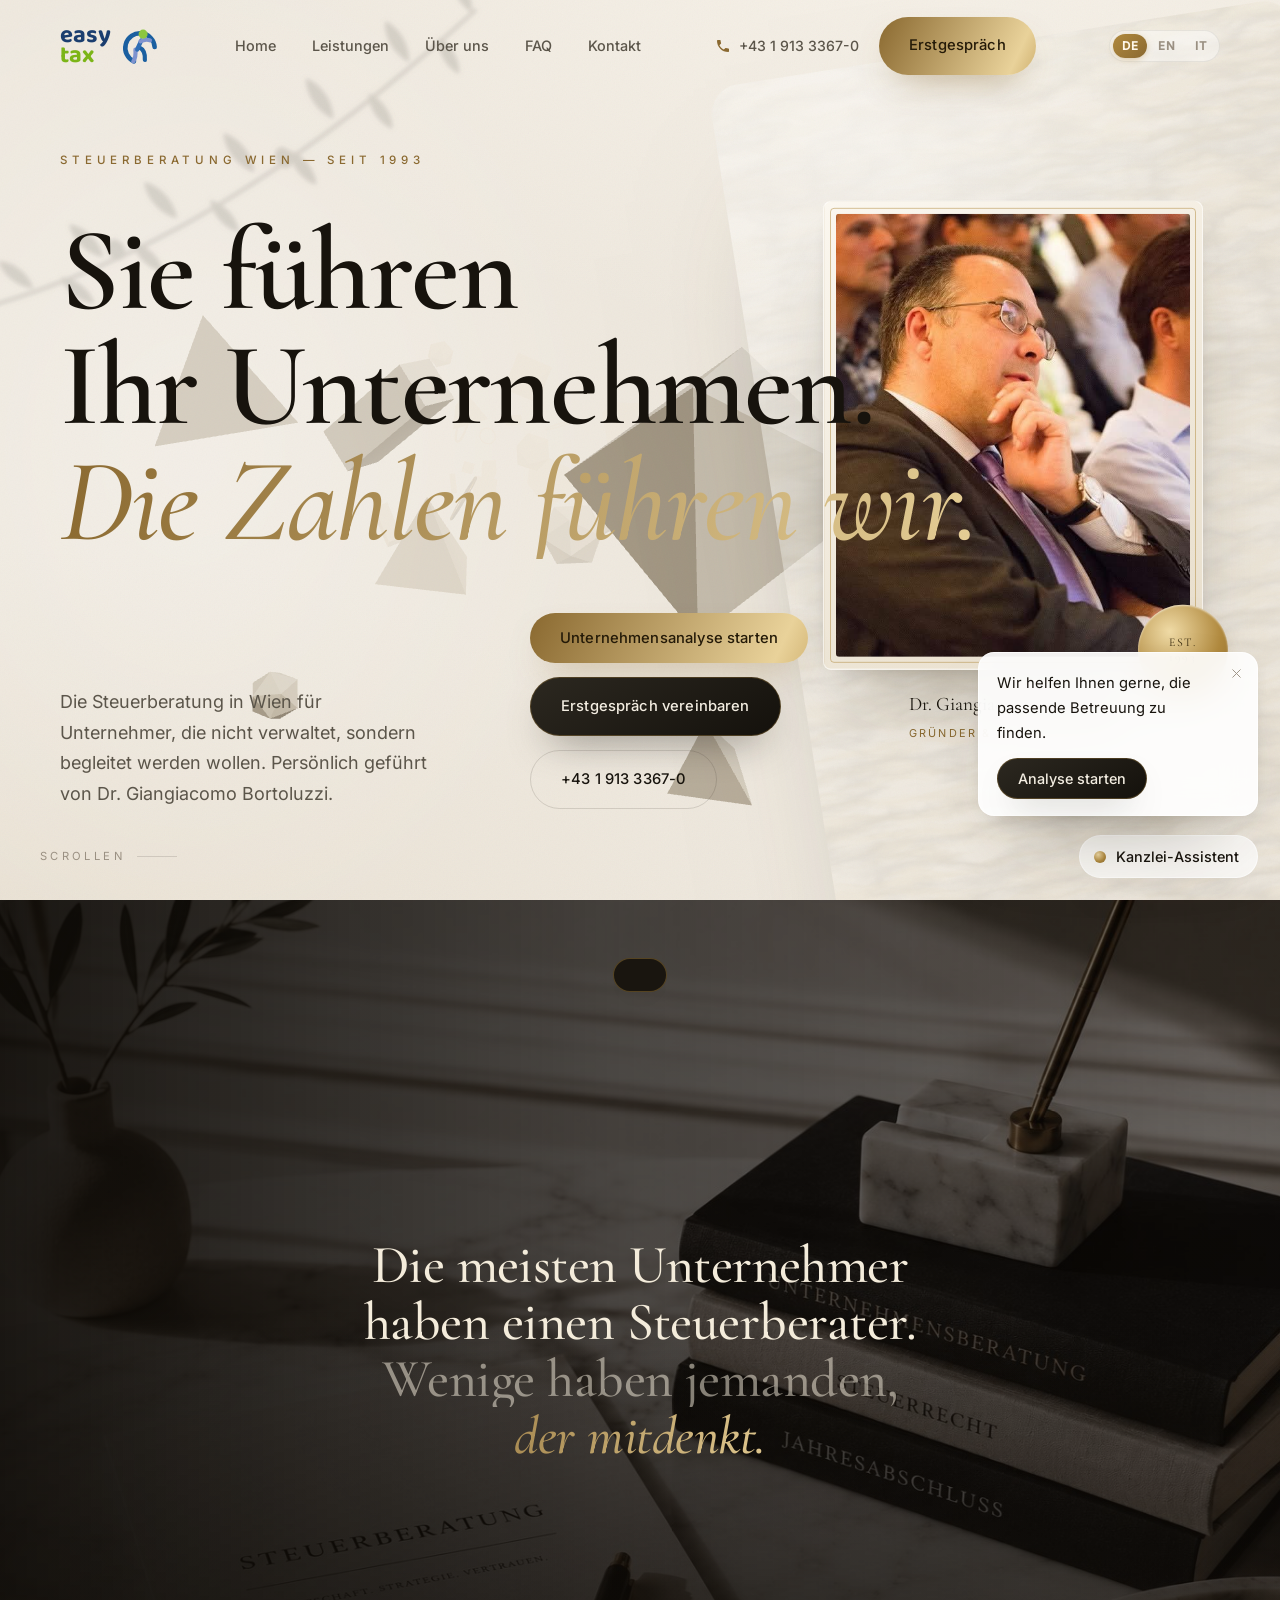
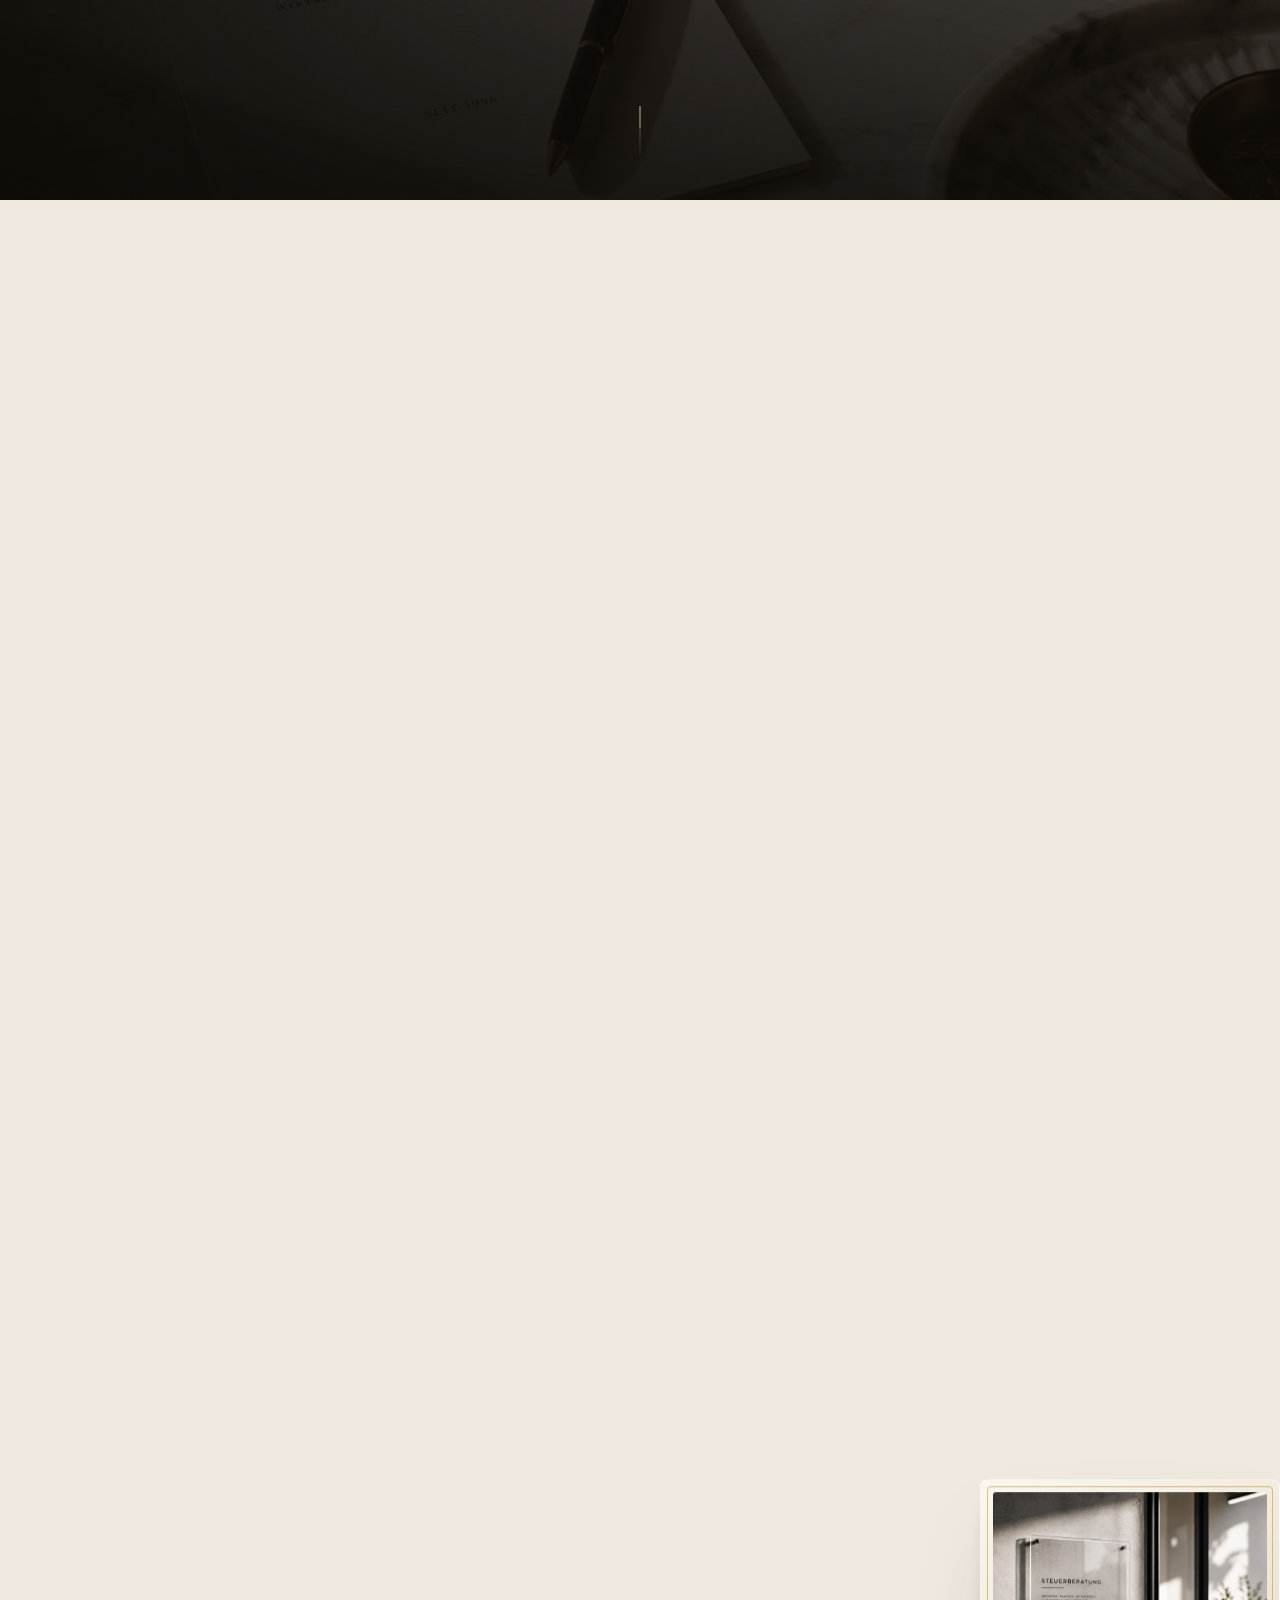
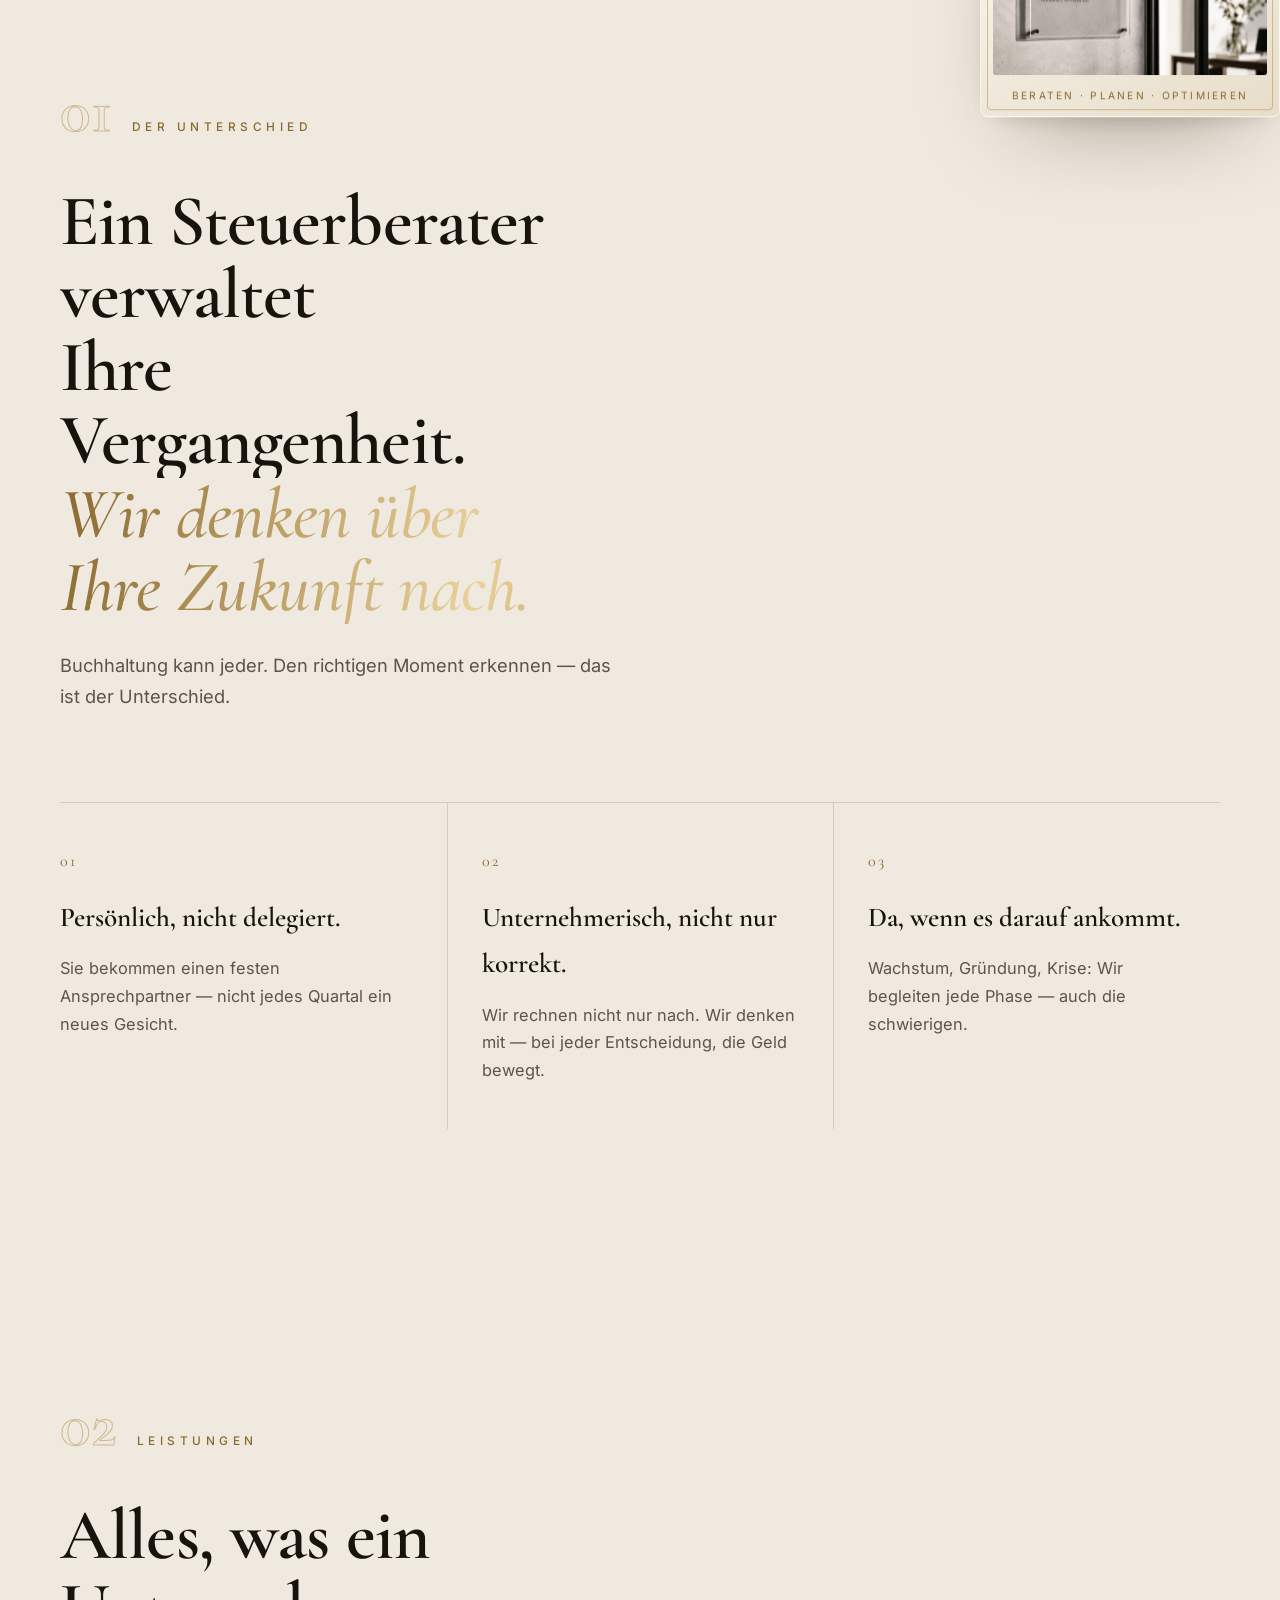
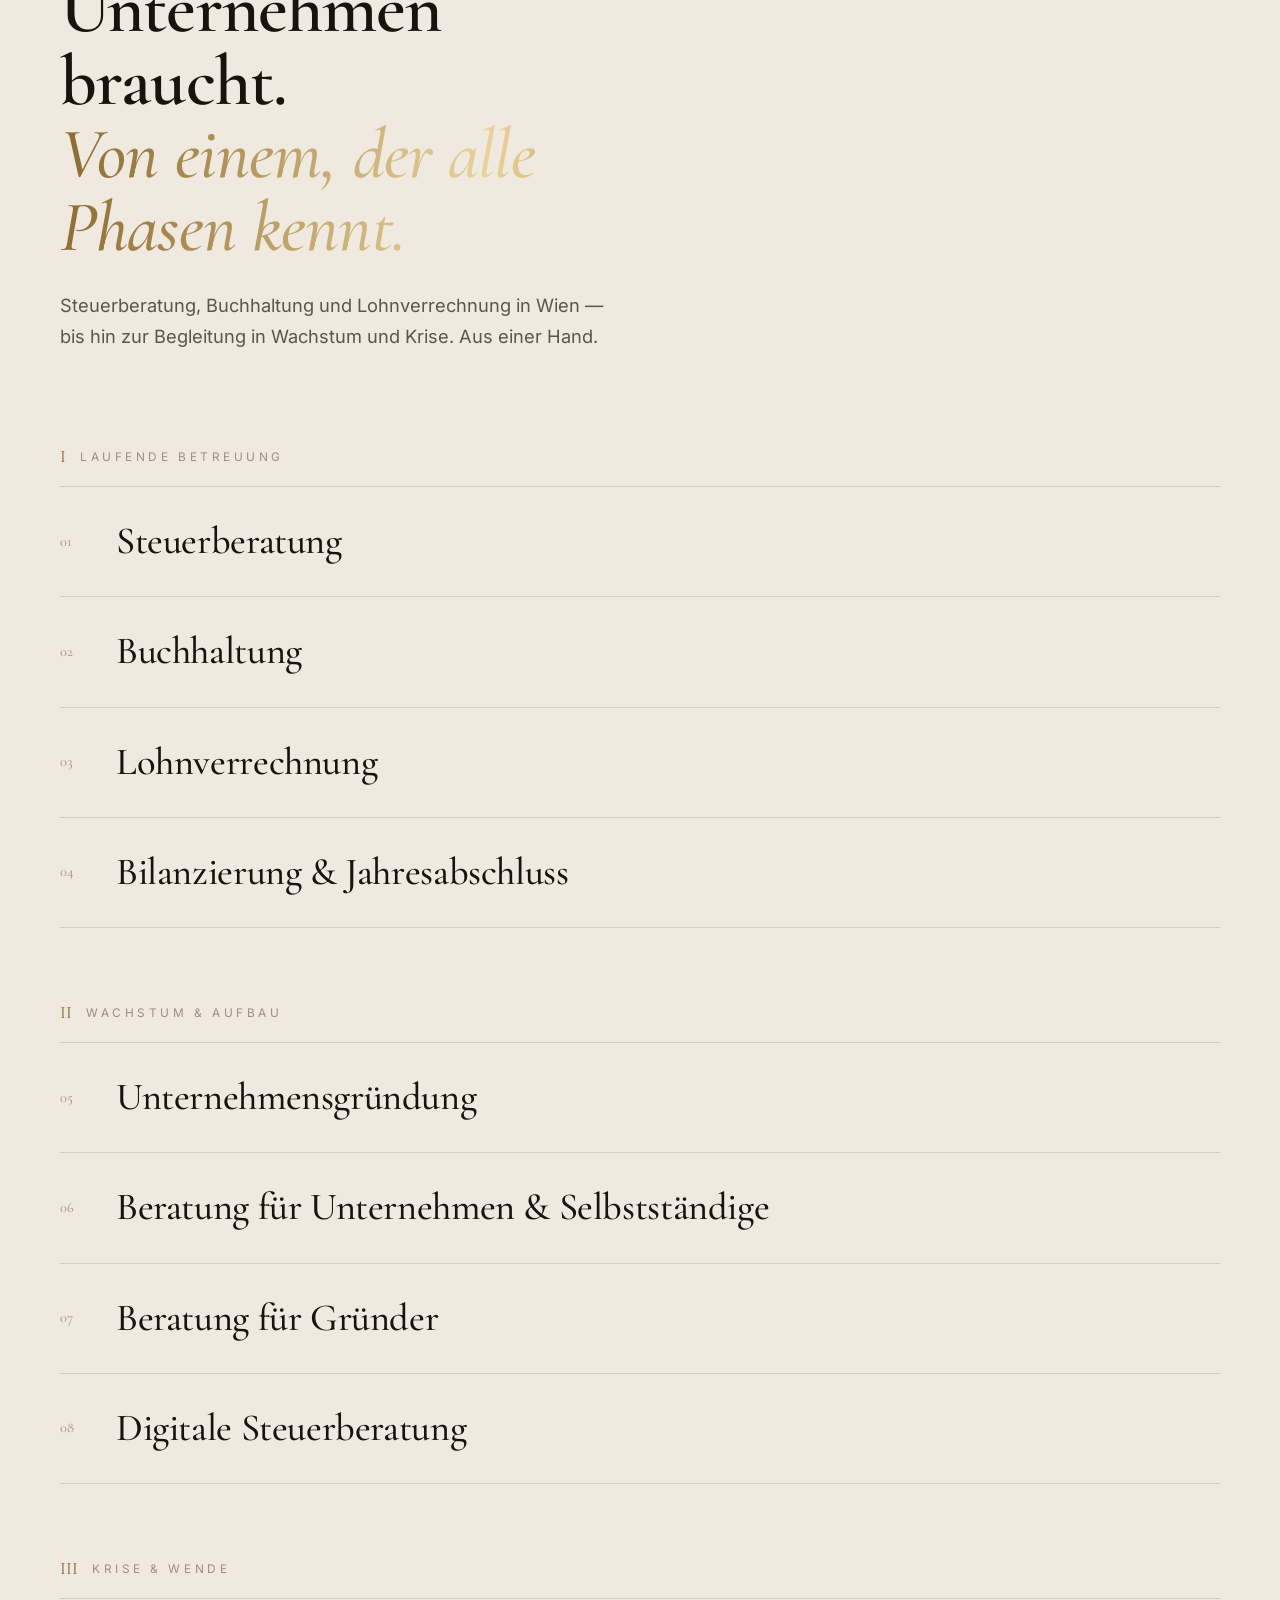
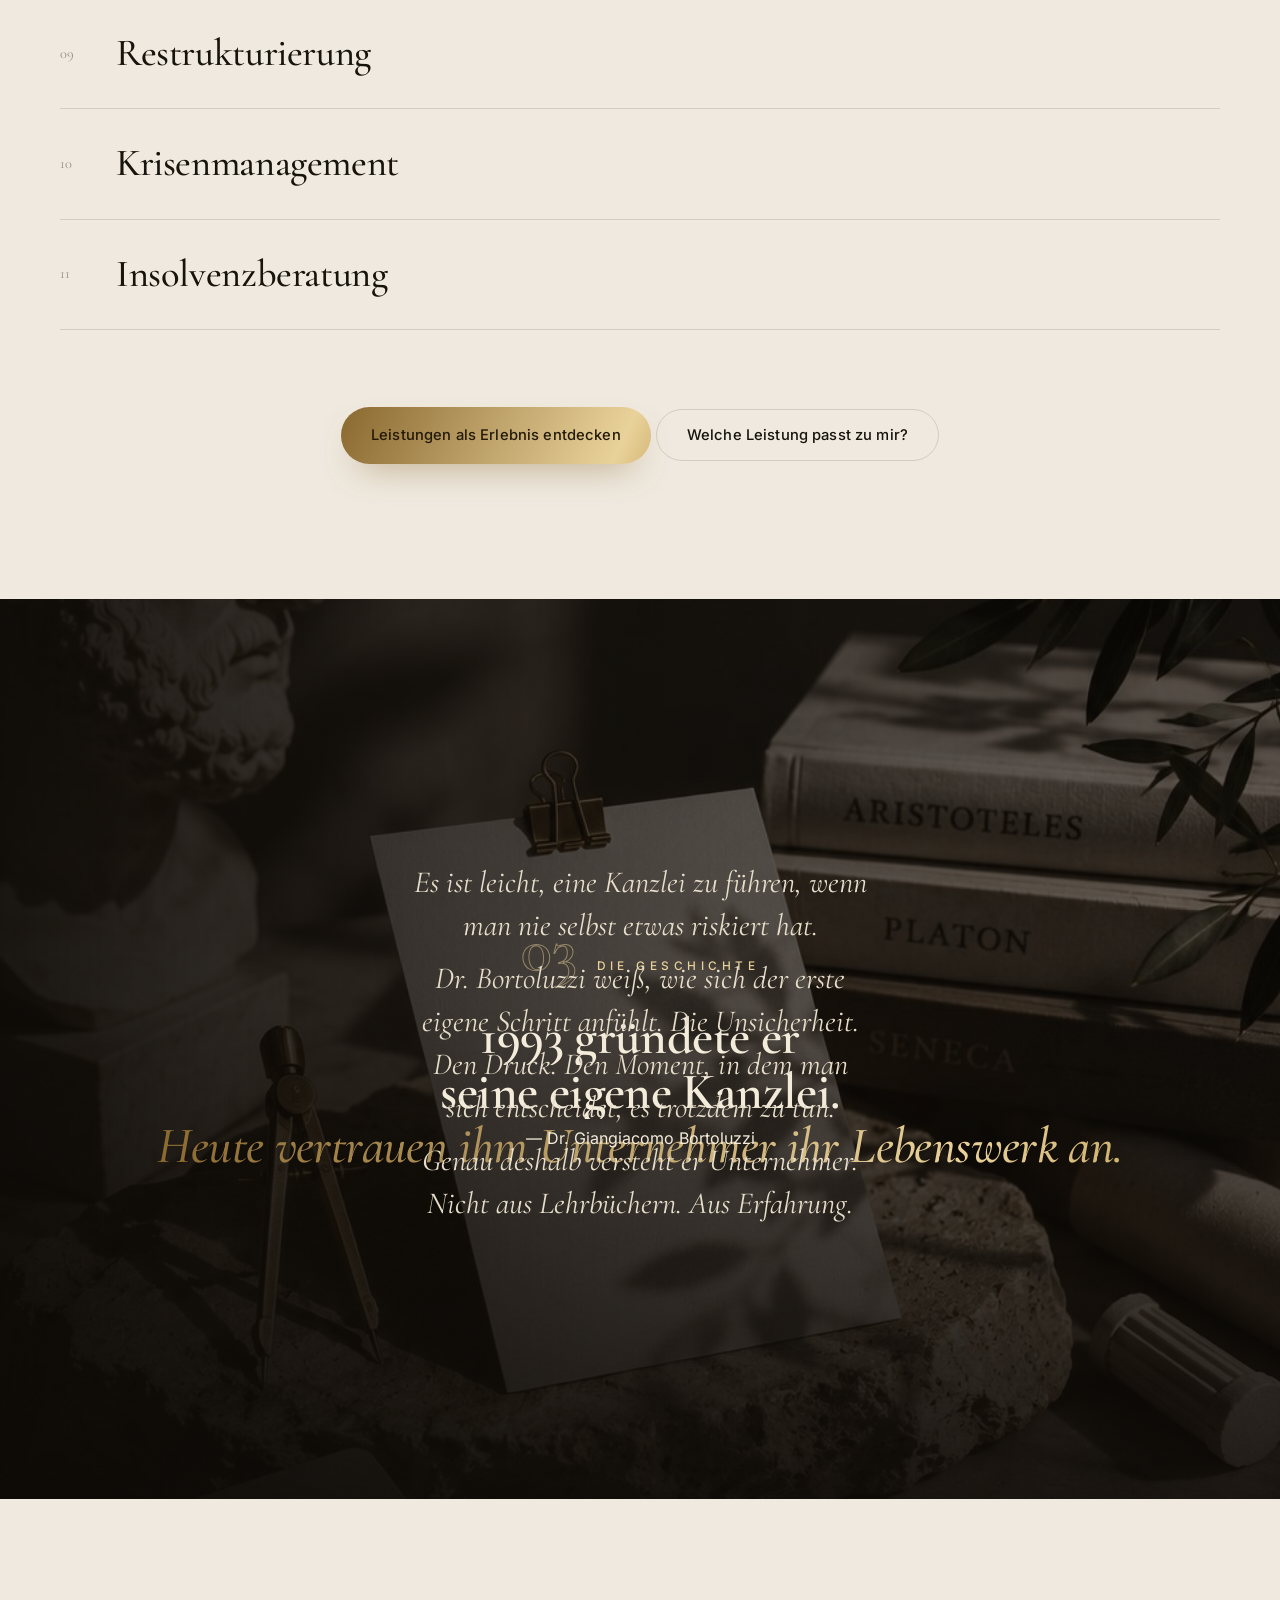
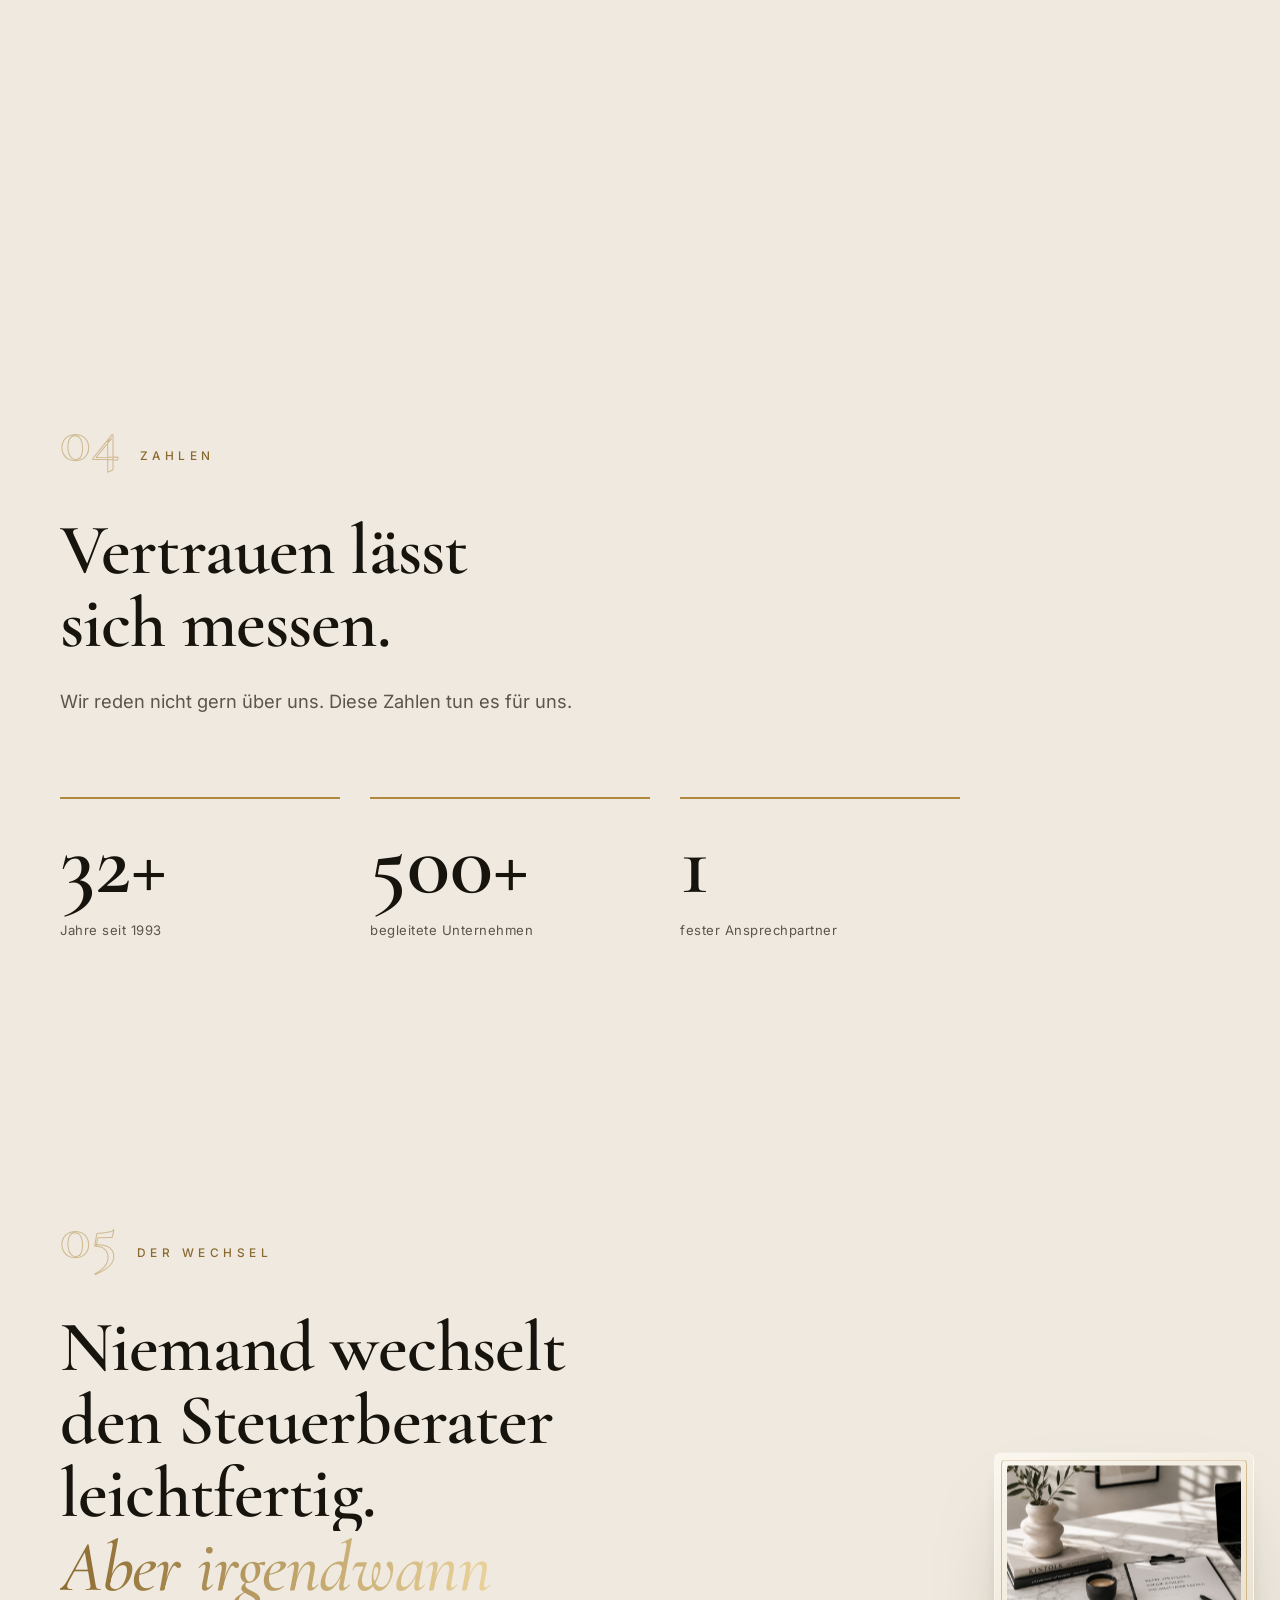
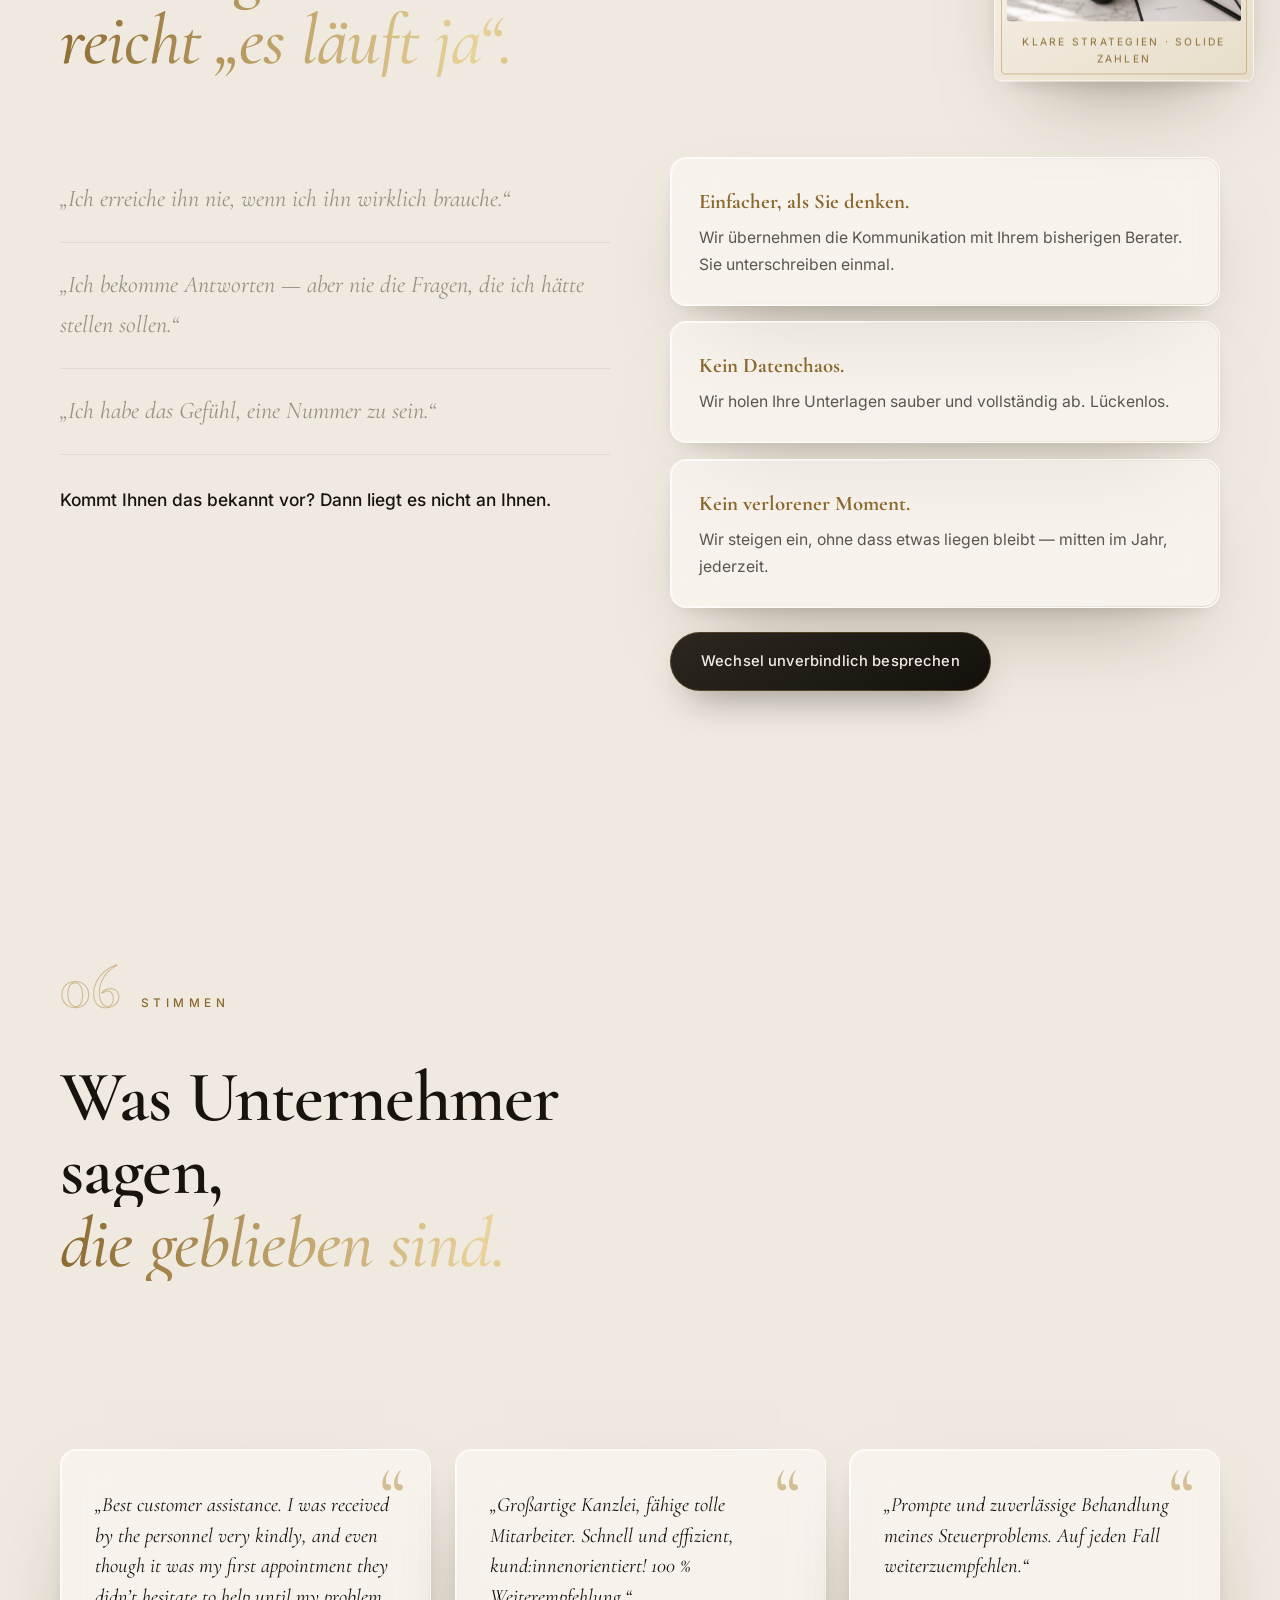
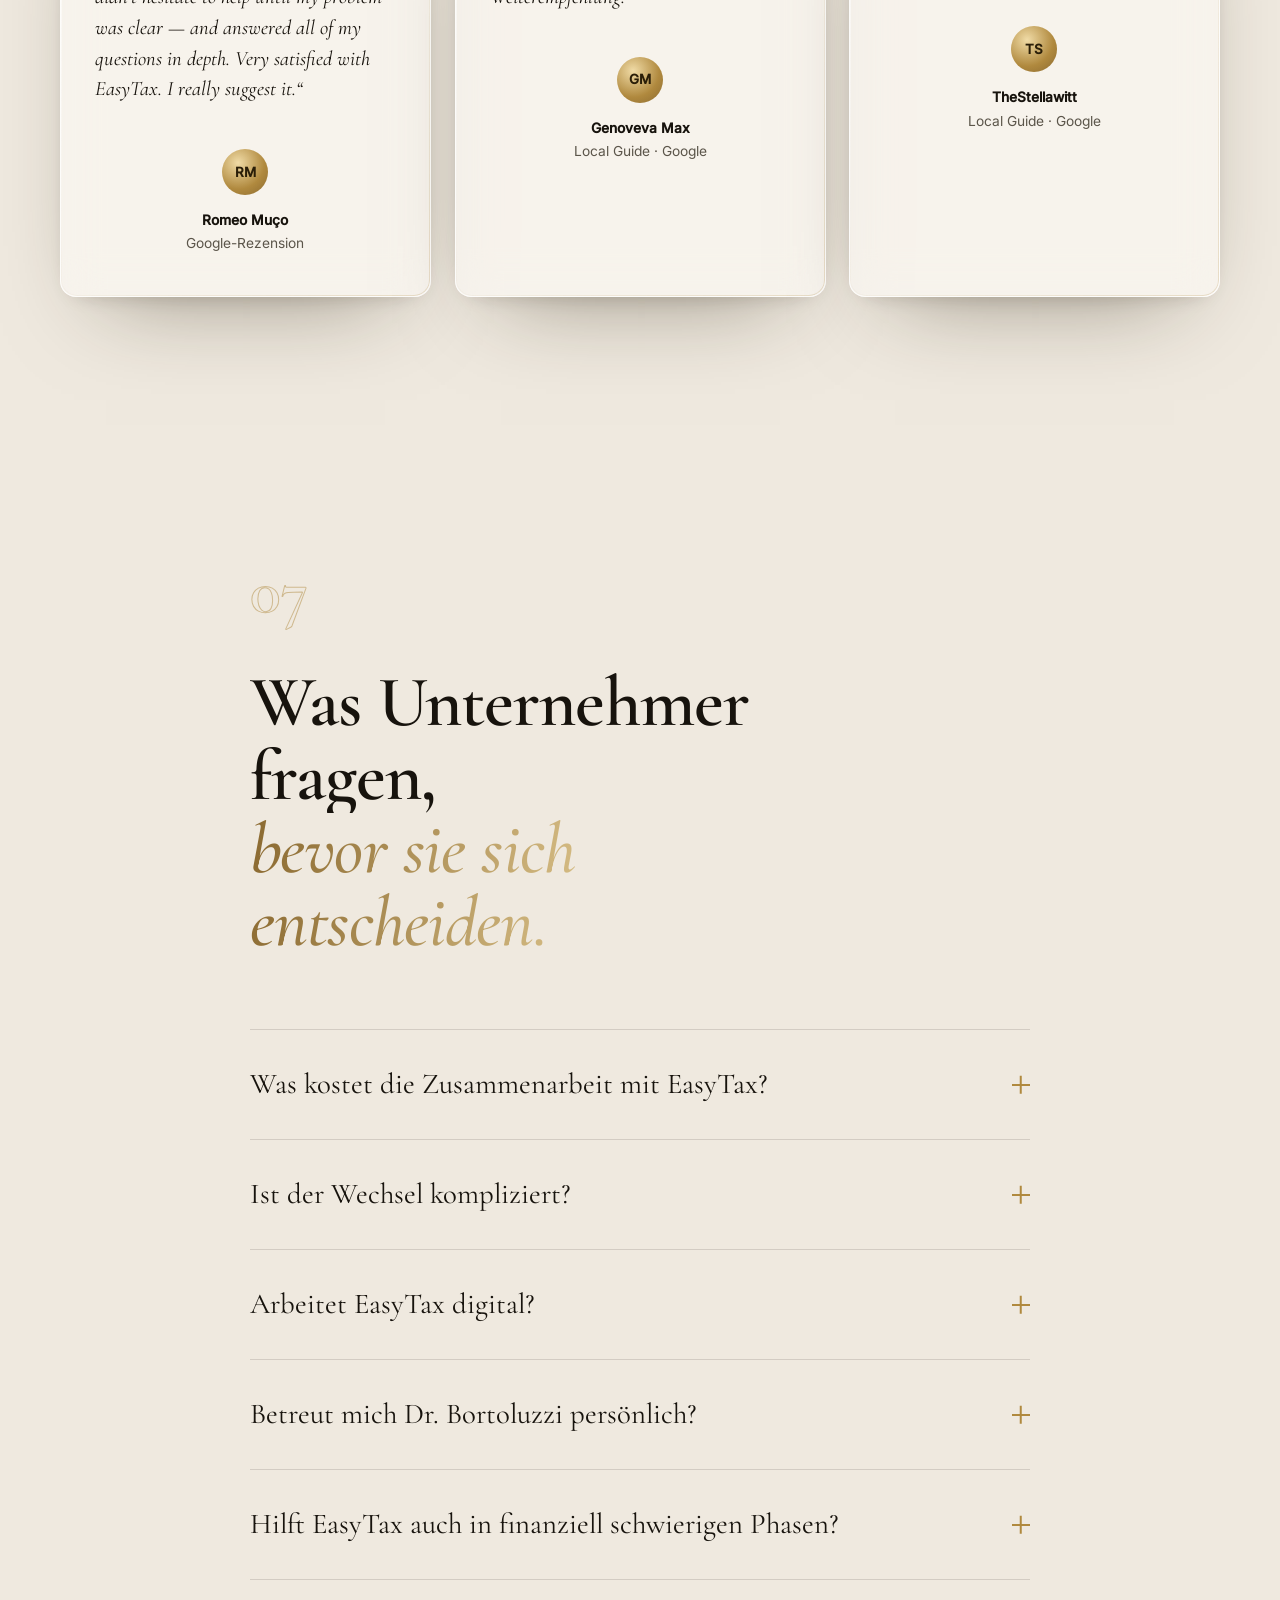
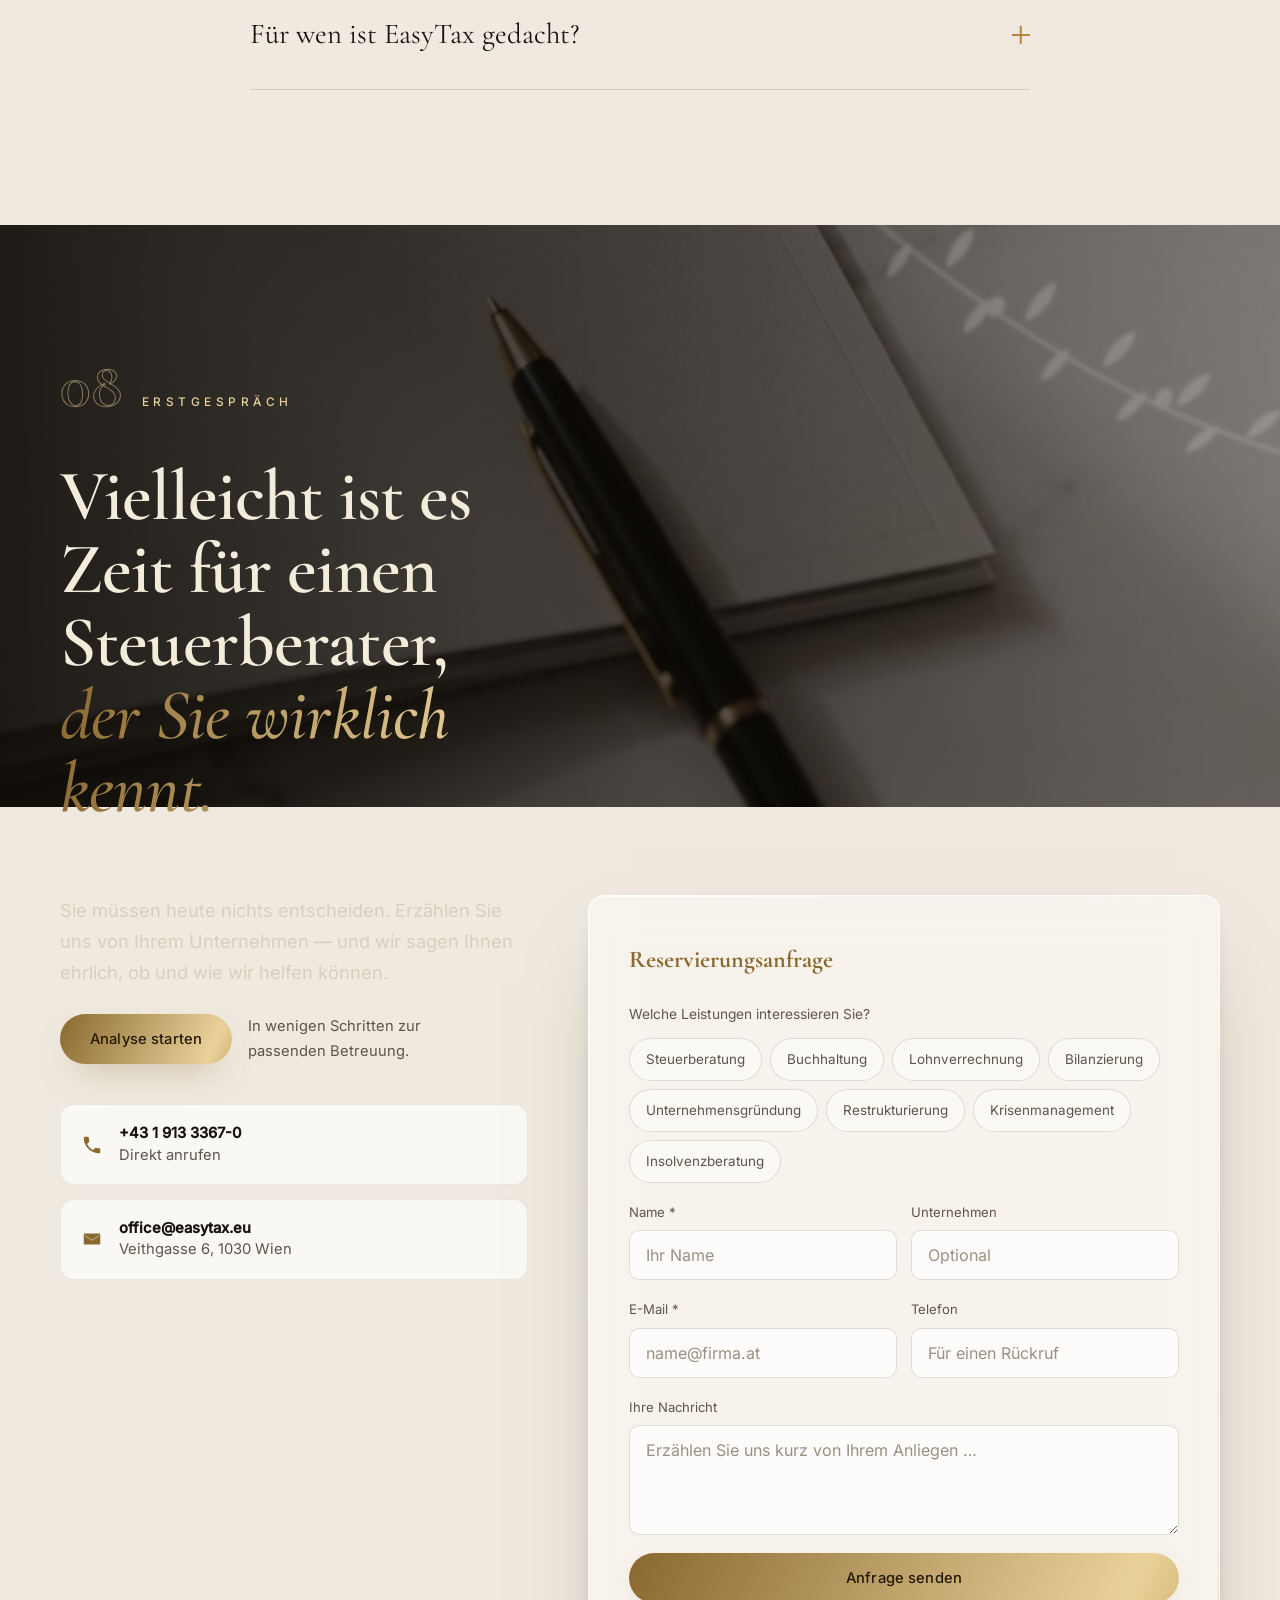
==== commit f774d0e1: "Go-live: Platzhalter im Zahlen-Abschnitt entfernt - „*Platzhalter — vor Live-Schaltung…" Fußnote ent" ====
--- a/index.html
+++ b/index.html
@@ -290,13 +290,11 @@
     </h2>
     <p class="chapter-sub reveal">Wir reden nicht gern über uns. Diese Zahlen tun es für uns.</p>
 
-    <div class="numbers">
+    <div class="numbers numbers--3">
       <div class="num reveal"><span class="num-val" data-count="32" data-suffix="+">0</span><span class="num-label">Jahre seit 1993</span></div>
       <div class="num reveal"><span class="num-val" data-count="500" data-suffix="+">0</span><span class="num-label">begleitete Unternehmen</span></div>
-      <div class="num reveal"><span class="num-val" data-count="90" data-suffix="%">0</span><span class="num-label">bleiben langfristig*</span></div>
       <div class="num reveal"><span class="num-val">1</span><span class="num-label">fester Ansprechpartner</span></div>
     </div>
-    <p class="footnote reveal">*Platzhalter — vor Live-Schaltung durch belegbare Werte ersetzen.</p>
   </div>
 </section>
 
--- a/assets/css/styles.css
+++ b/assets/css/styles.css
@@ -300,6 +300,7 @@
 
 /* ---------- Numbers (spatial) ---------- */
 .numbers { margin-top: 80px; display: grid; grid-template-columns: repeat(4,1fr); gap: 30px; perspective: 1400px; }
+.numbers--3 { grid-template-columns: repeat(3,1fr); max-width: 900px; }
 .num { position: relative; padding-top: 26px; border-top: 1px solid var(--line); }
 .num::before { content:""; position:absolute; top:-1px; left:0; width:0; height:2px; background: var(--gold); transition: width 1s var(--e1); }
 .num.in::before { width: 100%; }
--- a/assets/css/assistant.css
+++ b/assets/css/assistant.css
@@ -33,6 +33,20 @@
   color: var(--ink); display: grid; place-items: center; cursor: pointer; transition: background .3s, border-color .3s, transform .3s var(--e2); }
 .eta-close svg { width: 18px; height: 18px; }
 .eta-close:hover { background: #fff; border-color: var(--hair); transform: rotate(90deg); }
+
+/* DE | EN language switch — pure typography, softly animated */
+.eta-top-right { display: inline-flex; align-items: center; gap: 14px; }
+.eta-panel-head-r { display: inline-flex; align-items: center; gap: 8px; flex-shrink: 0; }
+.eta-lang { display: inline-flex; align-items: center; gap: 2px; }
+.eta-lang-b { position: relative; background: none; border: 0; cursor: pointer; font-family: var(--sans); font-weight: 600;
+  font-size: .74rem; letter-spacing: .14em; color: var(--mute); padding: 5px 8px; transition: color .45s var(--e2); }
+.eta-lang-b::after { content: ""; position: absolute; left: 8px; right: 8px; bottom: 2px; height: 1px;
+  background: var(--gold-deep); transform: scaleX(0); transform-origin: center; transition: transform .55s var(--e2); }
+.eta-lang-b:hover { color: var(--ink); }
+.eta-lang-b[aria-pressed="true"] { color: var(--ink); }
+.eta-lang-b[aria-pressed="true"]::after { transform: scaleX(1); }
+.eta-lang-b:focus-visible { outline: 2px solid var(--gold); outline-offset: 2px; border-radius: 4px; }
+.eta-lang--panel .eta-lang-b { font-size: .7rem; padding: 3px 6px; }
 
 .eta-progress { height: 2px; background: var(--line); border-radius: 2px; overflow: hidden; margin-bottom: clamp(22px, 3vw, 34px); }
 .eta-bar { display: block; height: 100%; width: 100%; transform-origin: left; transform: scaleX(.02);
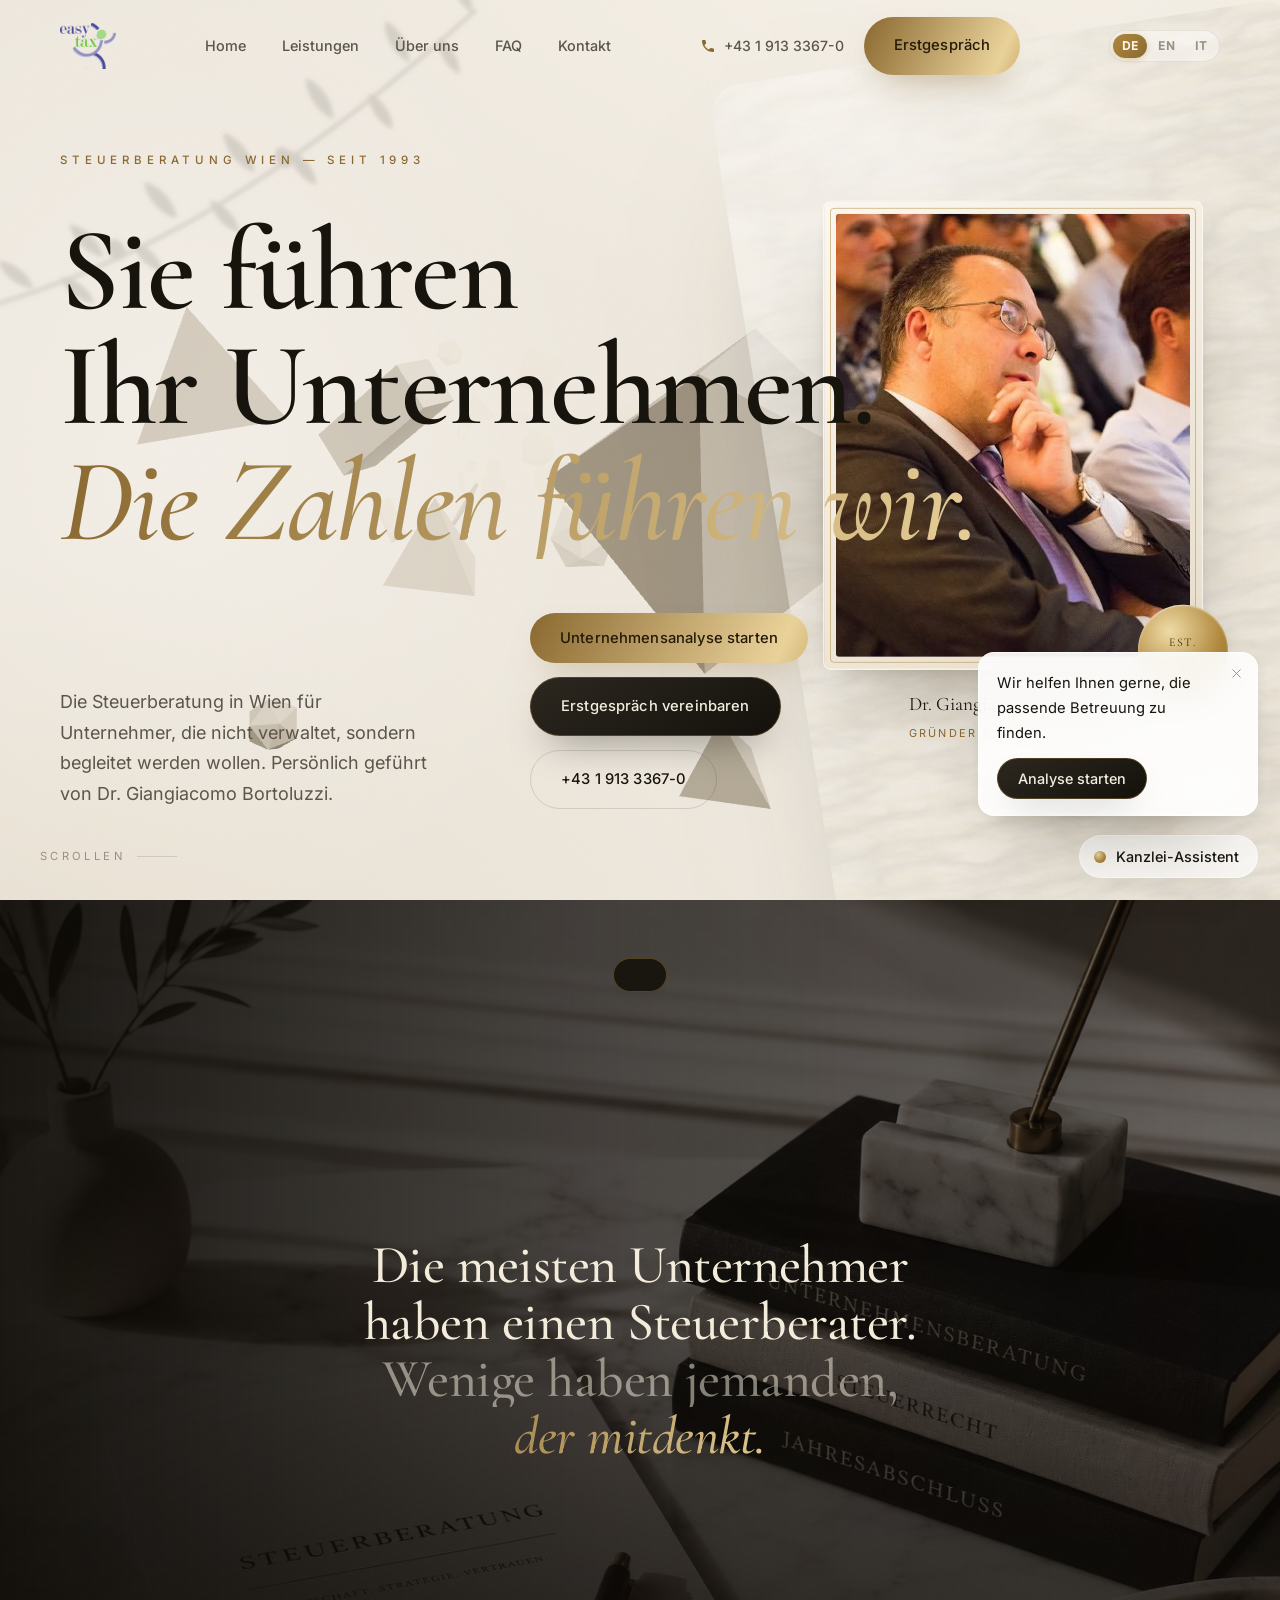
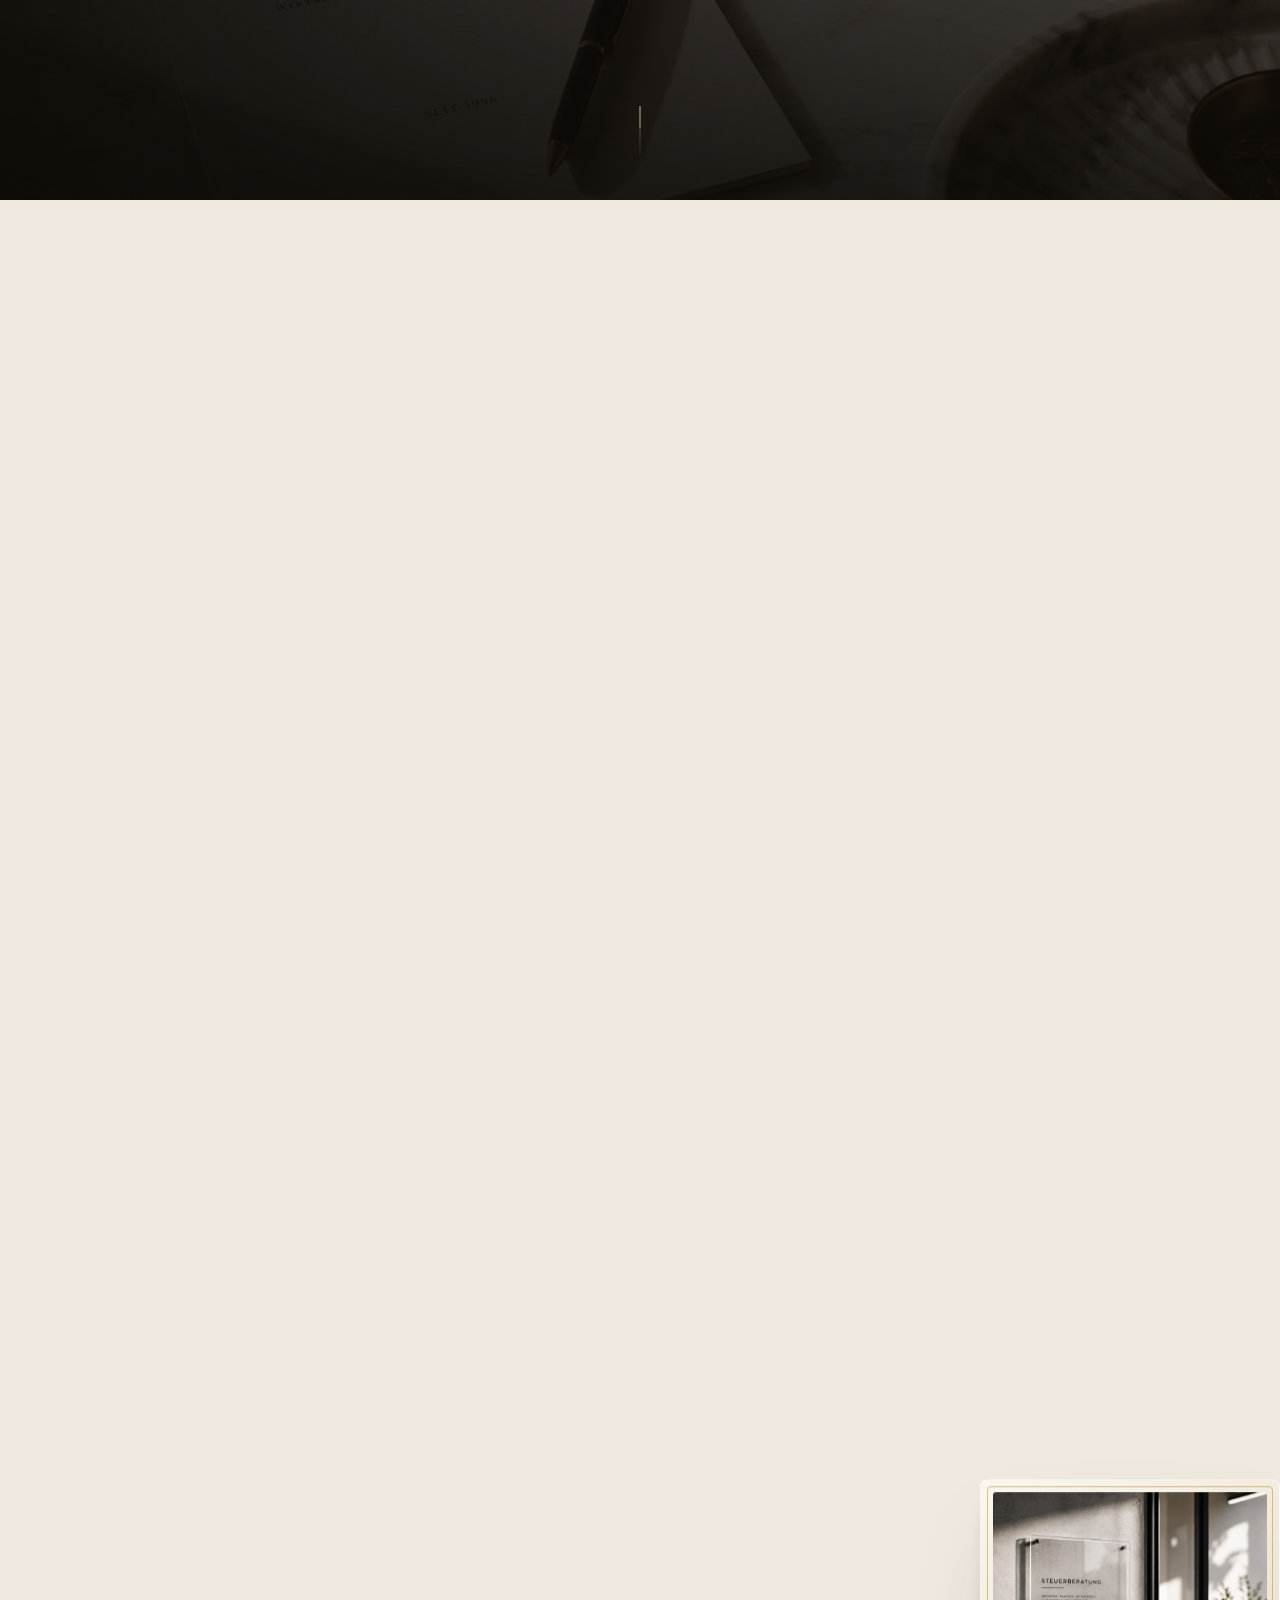
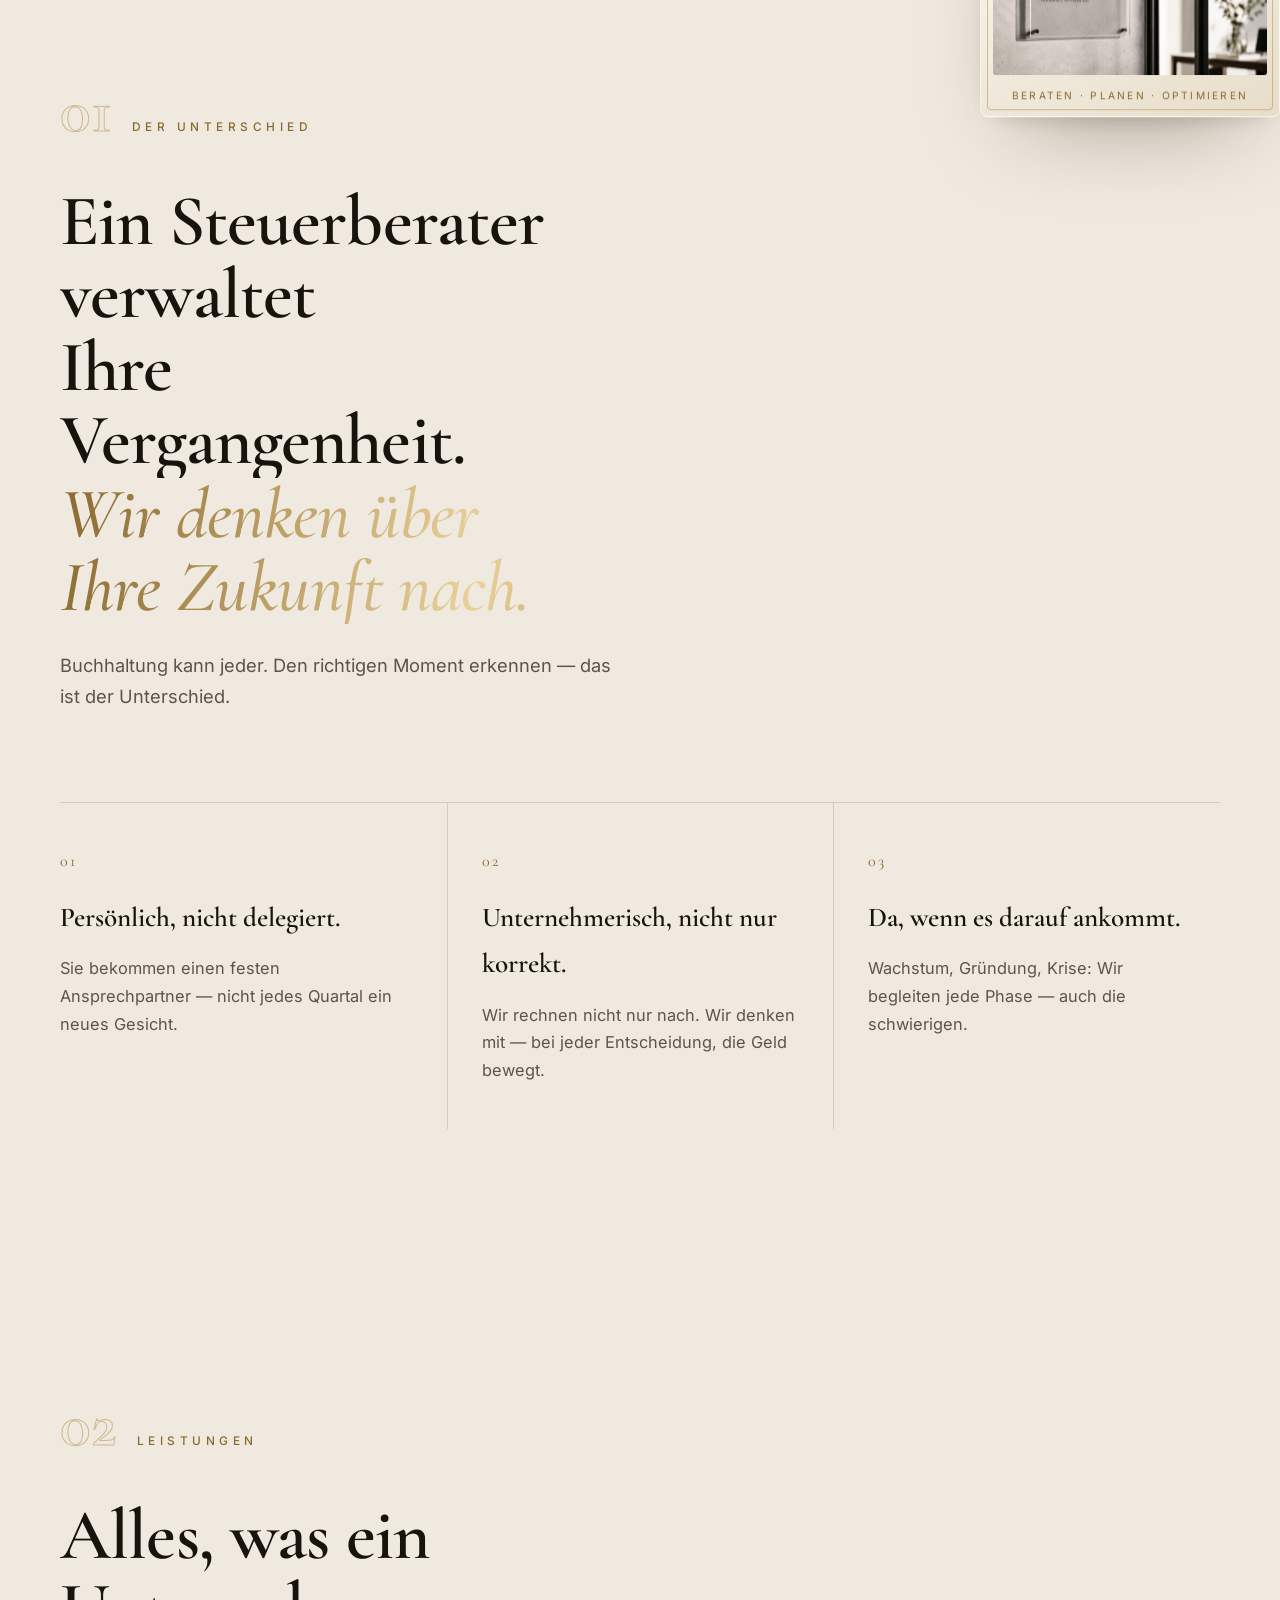
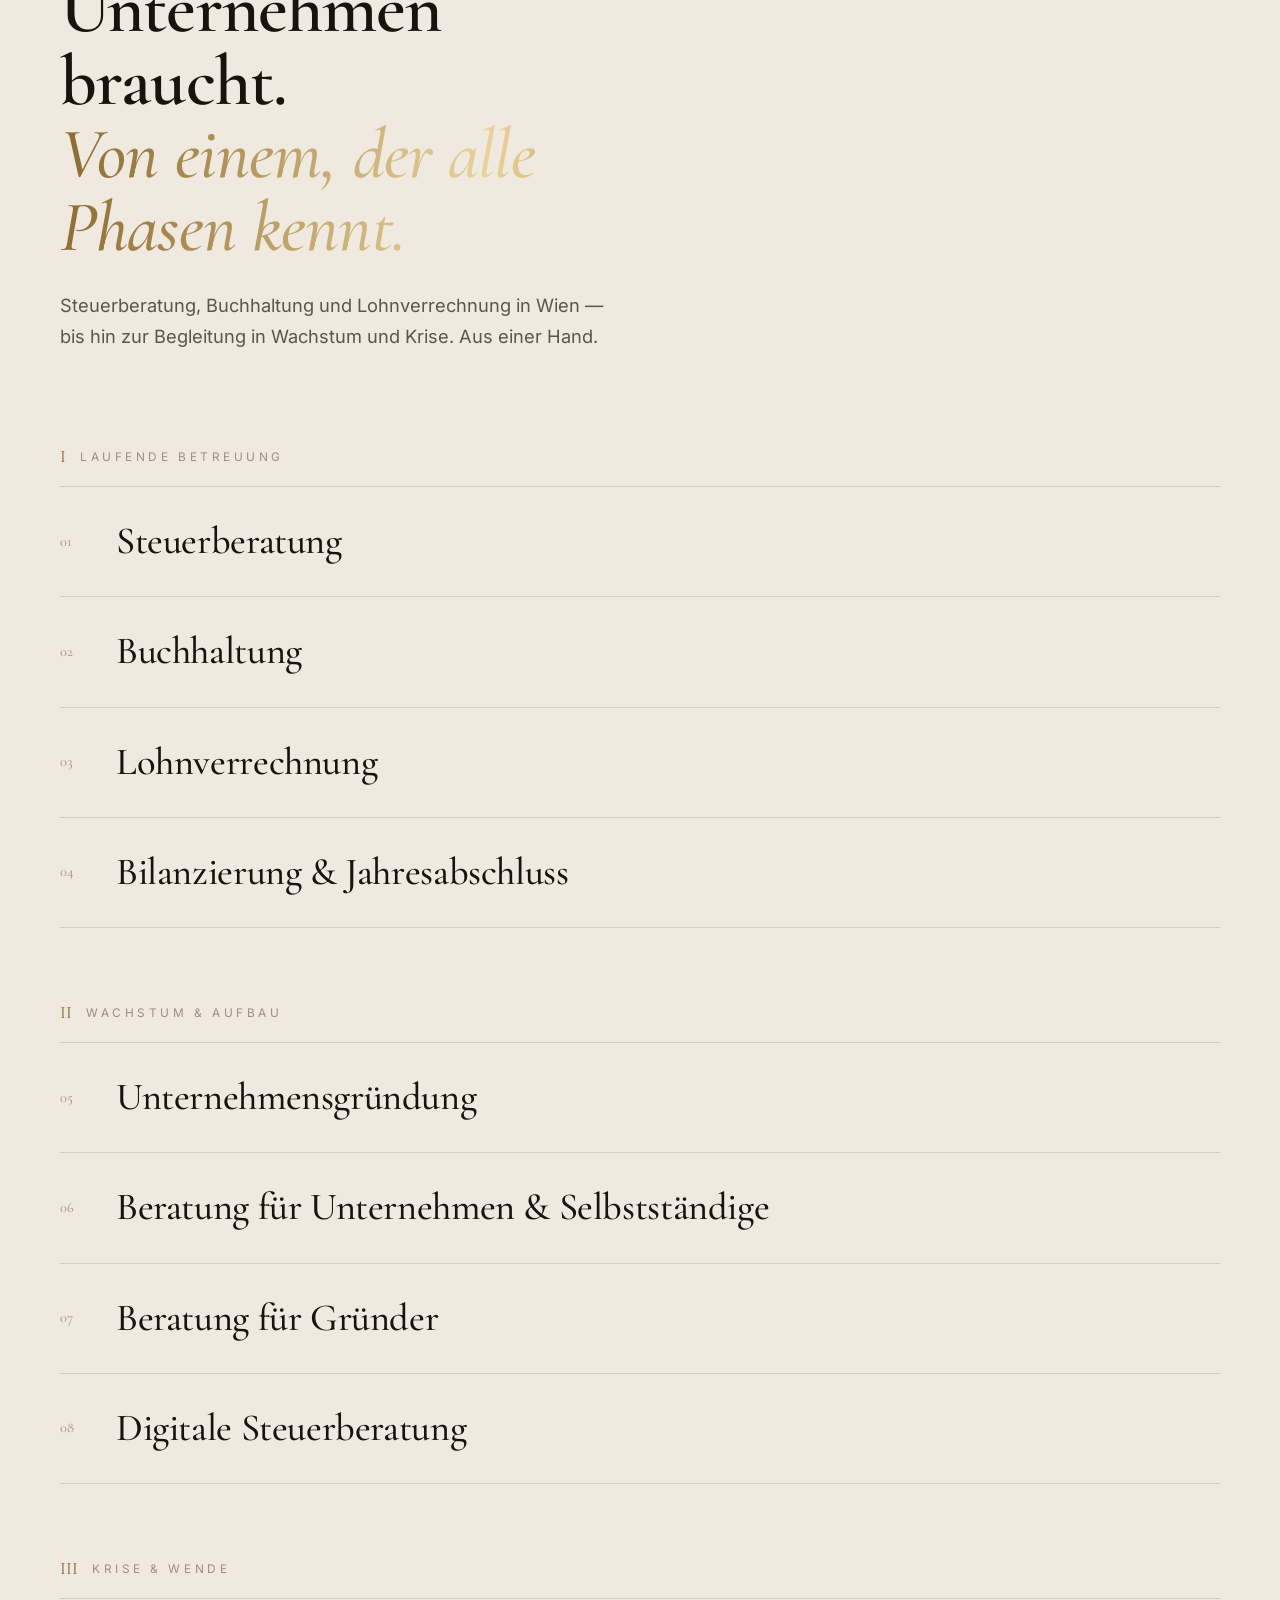
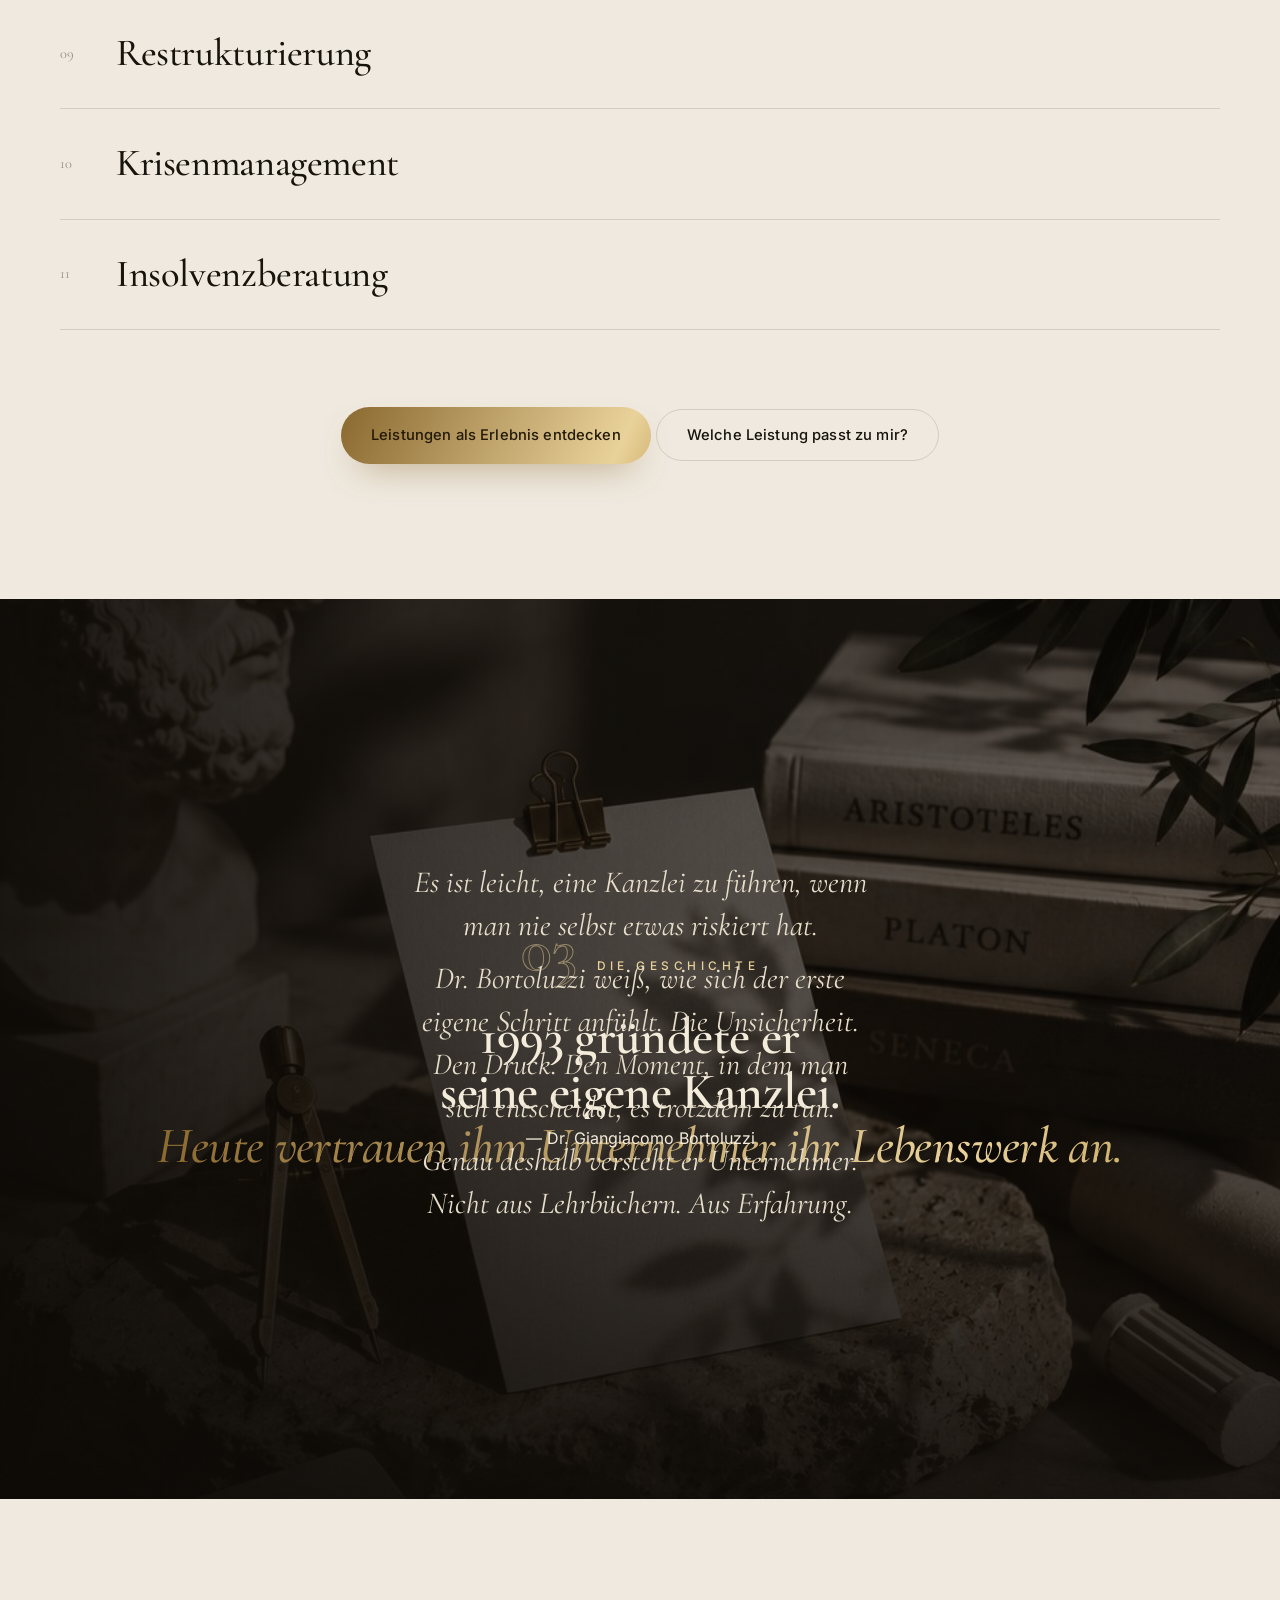
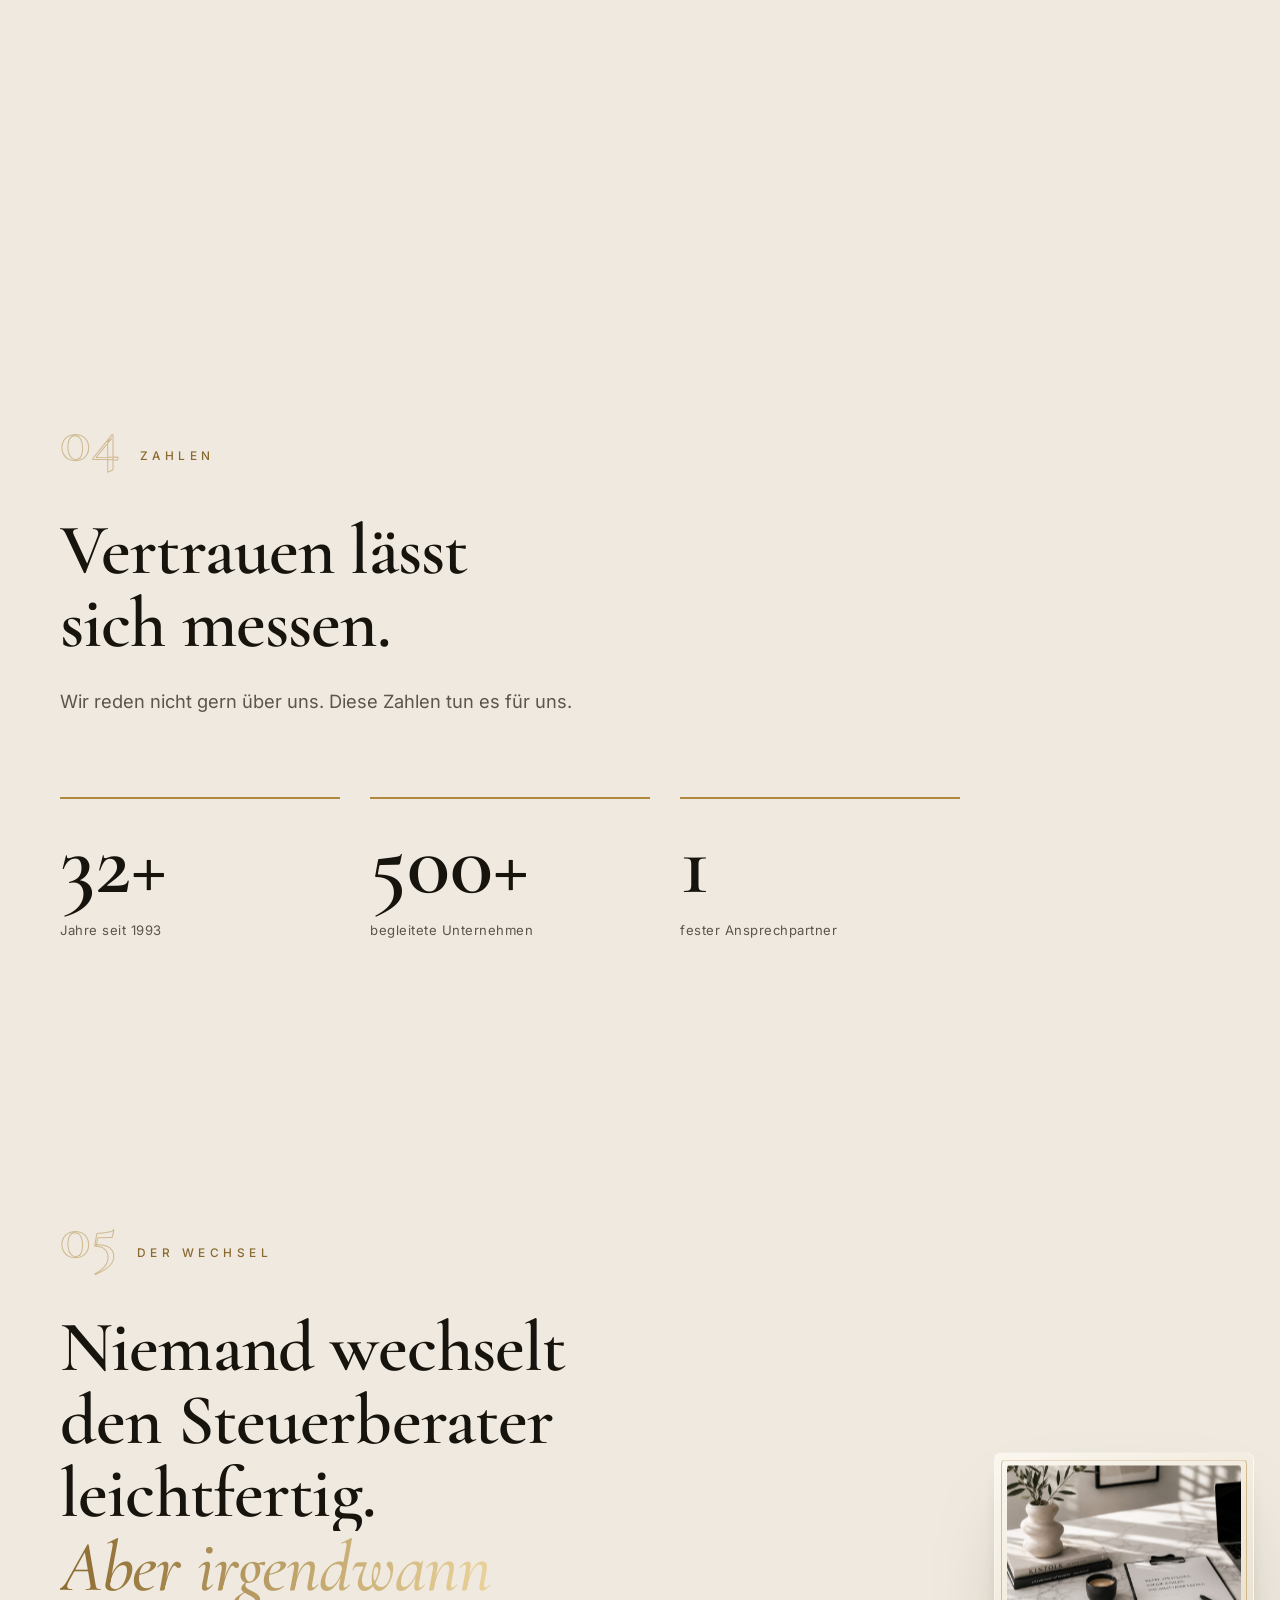
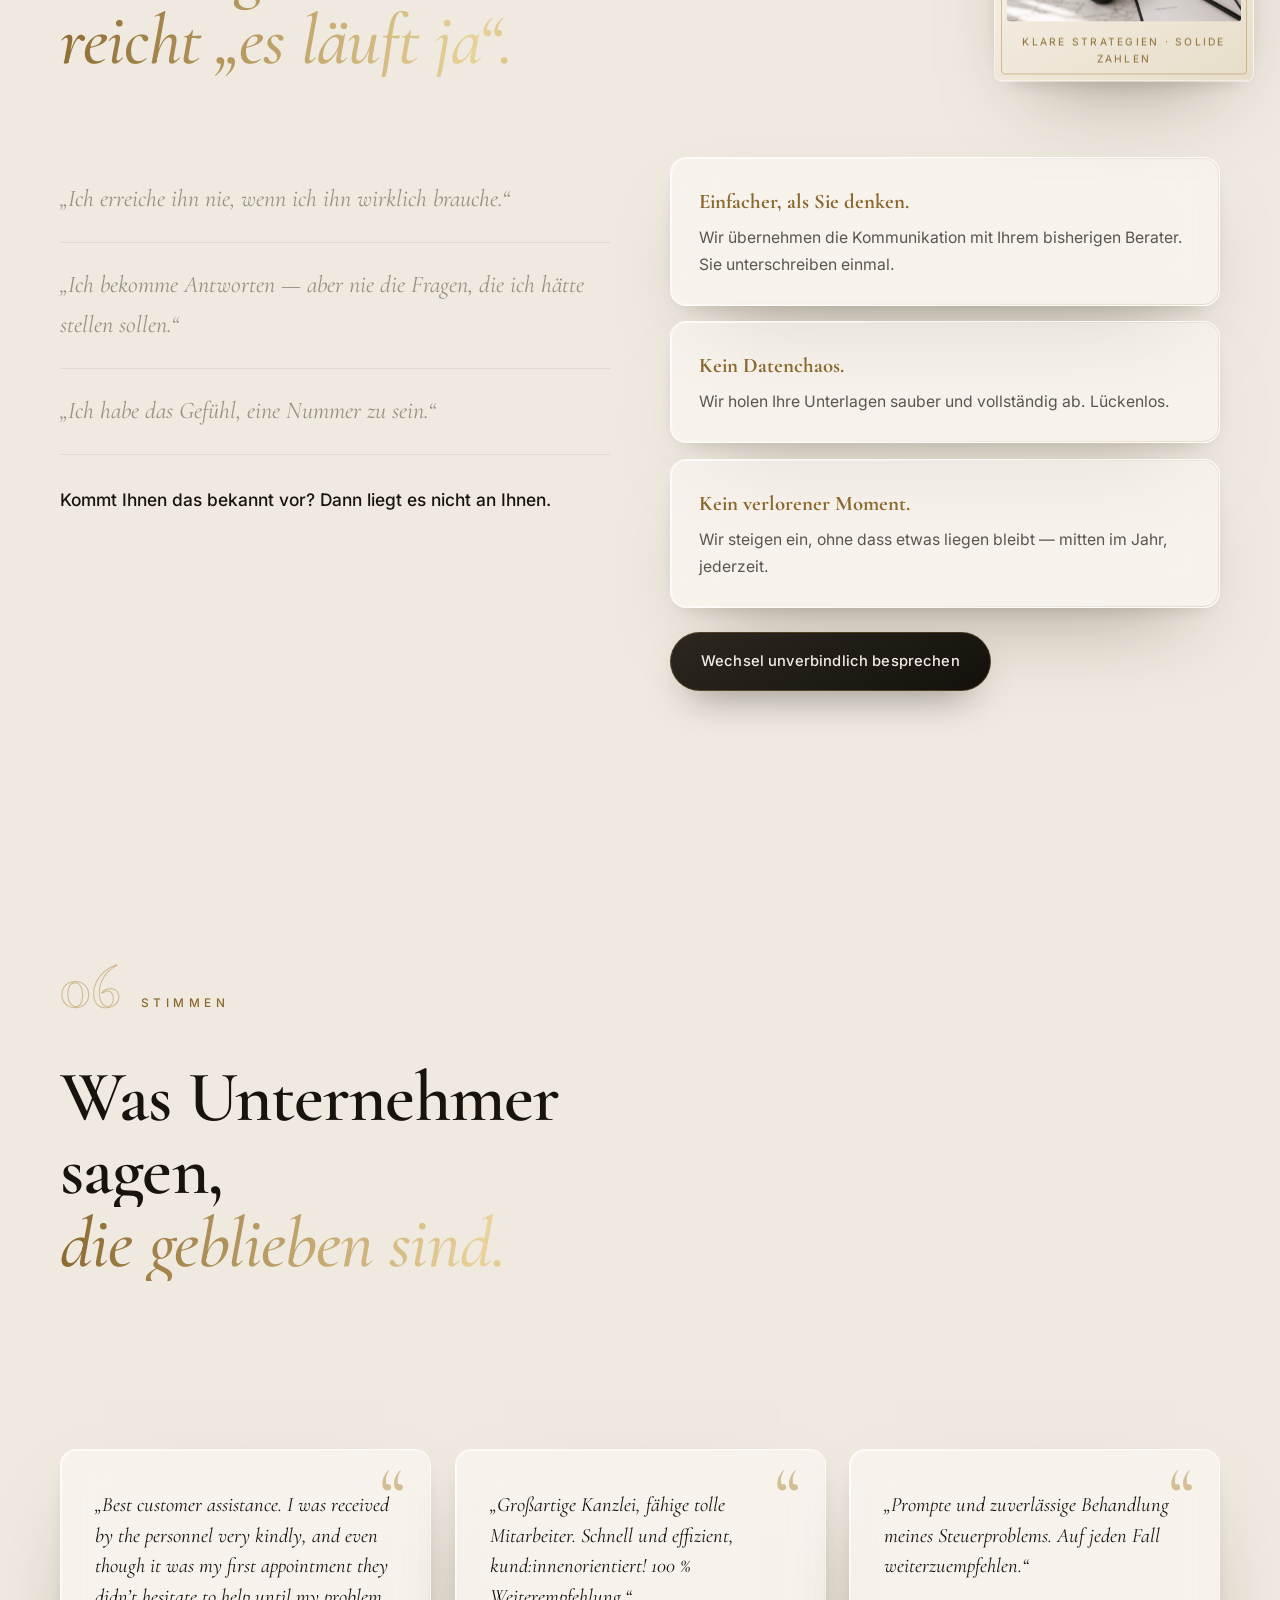
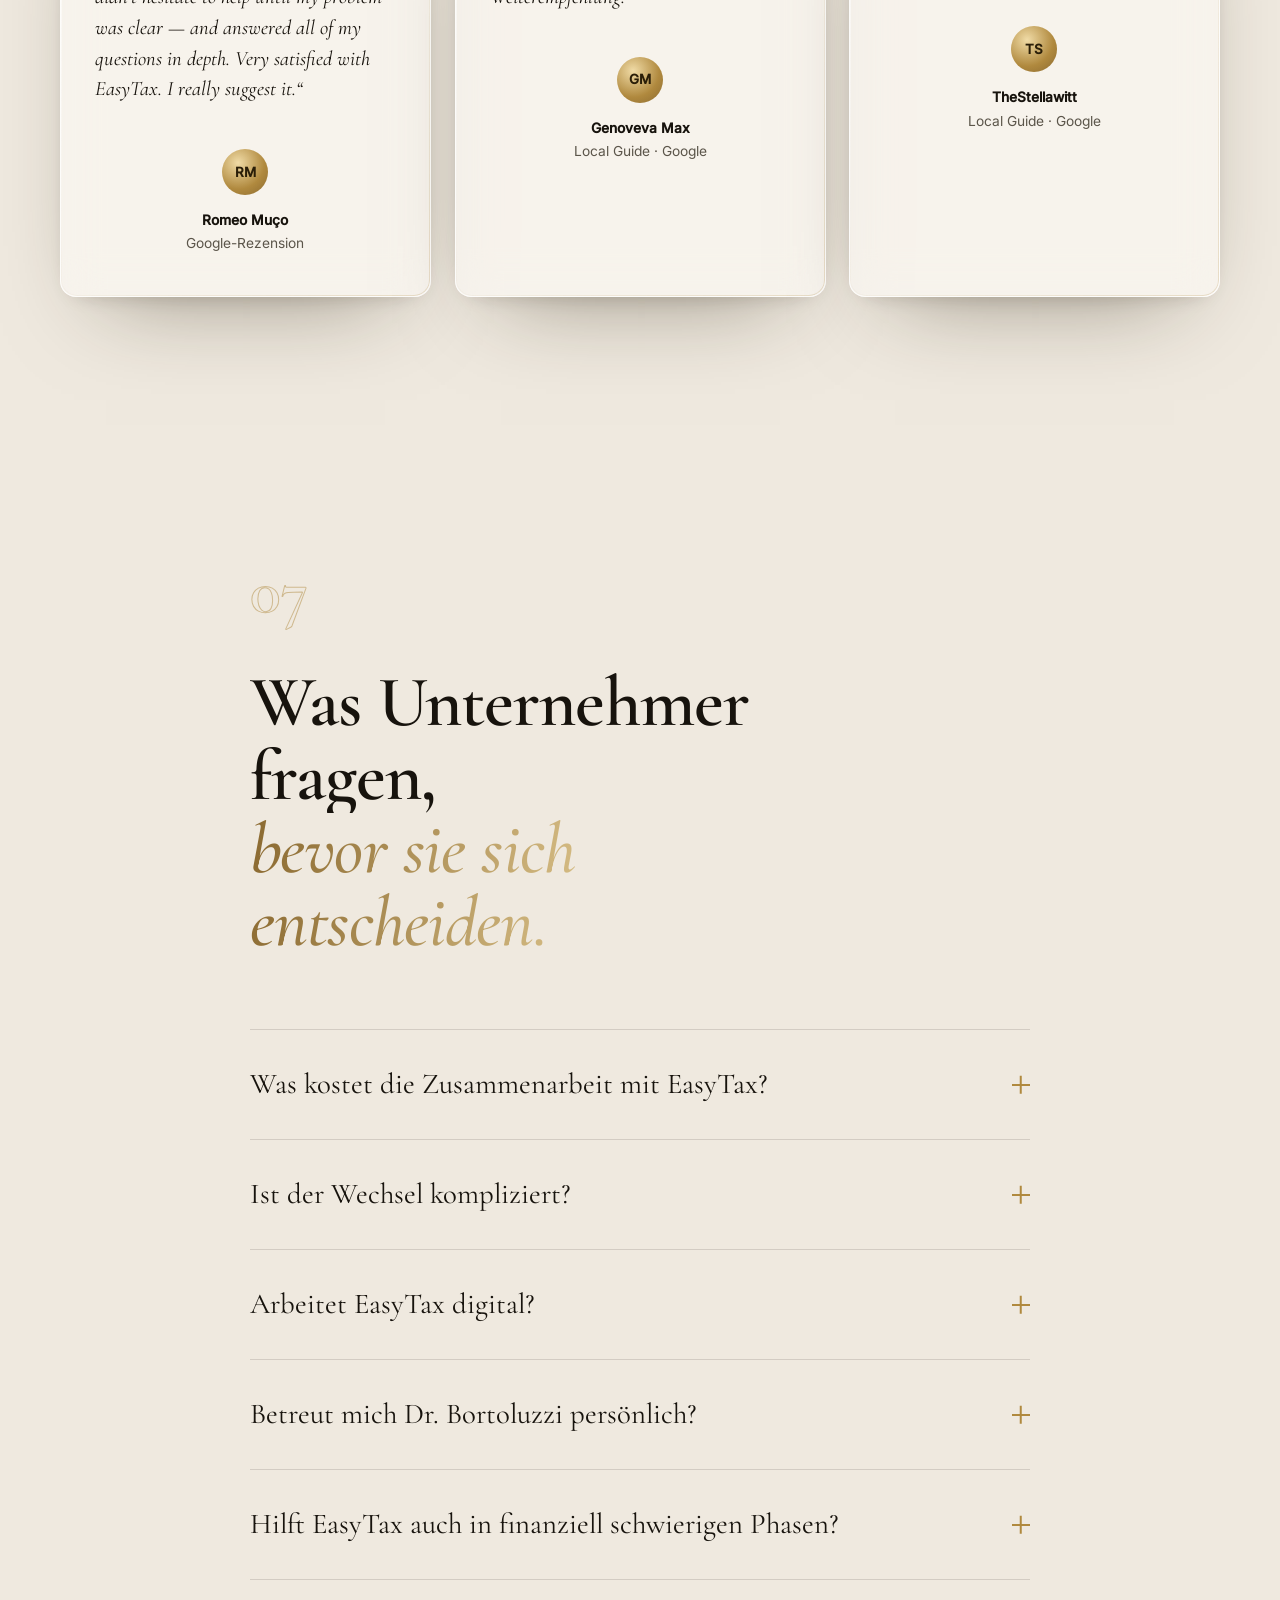
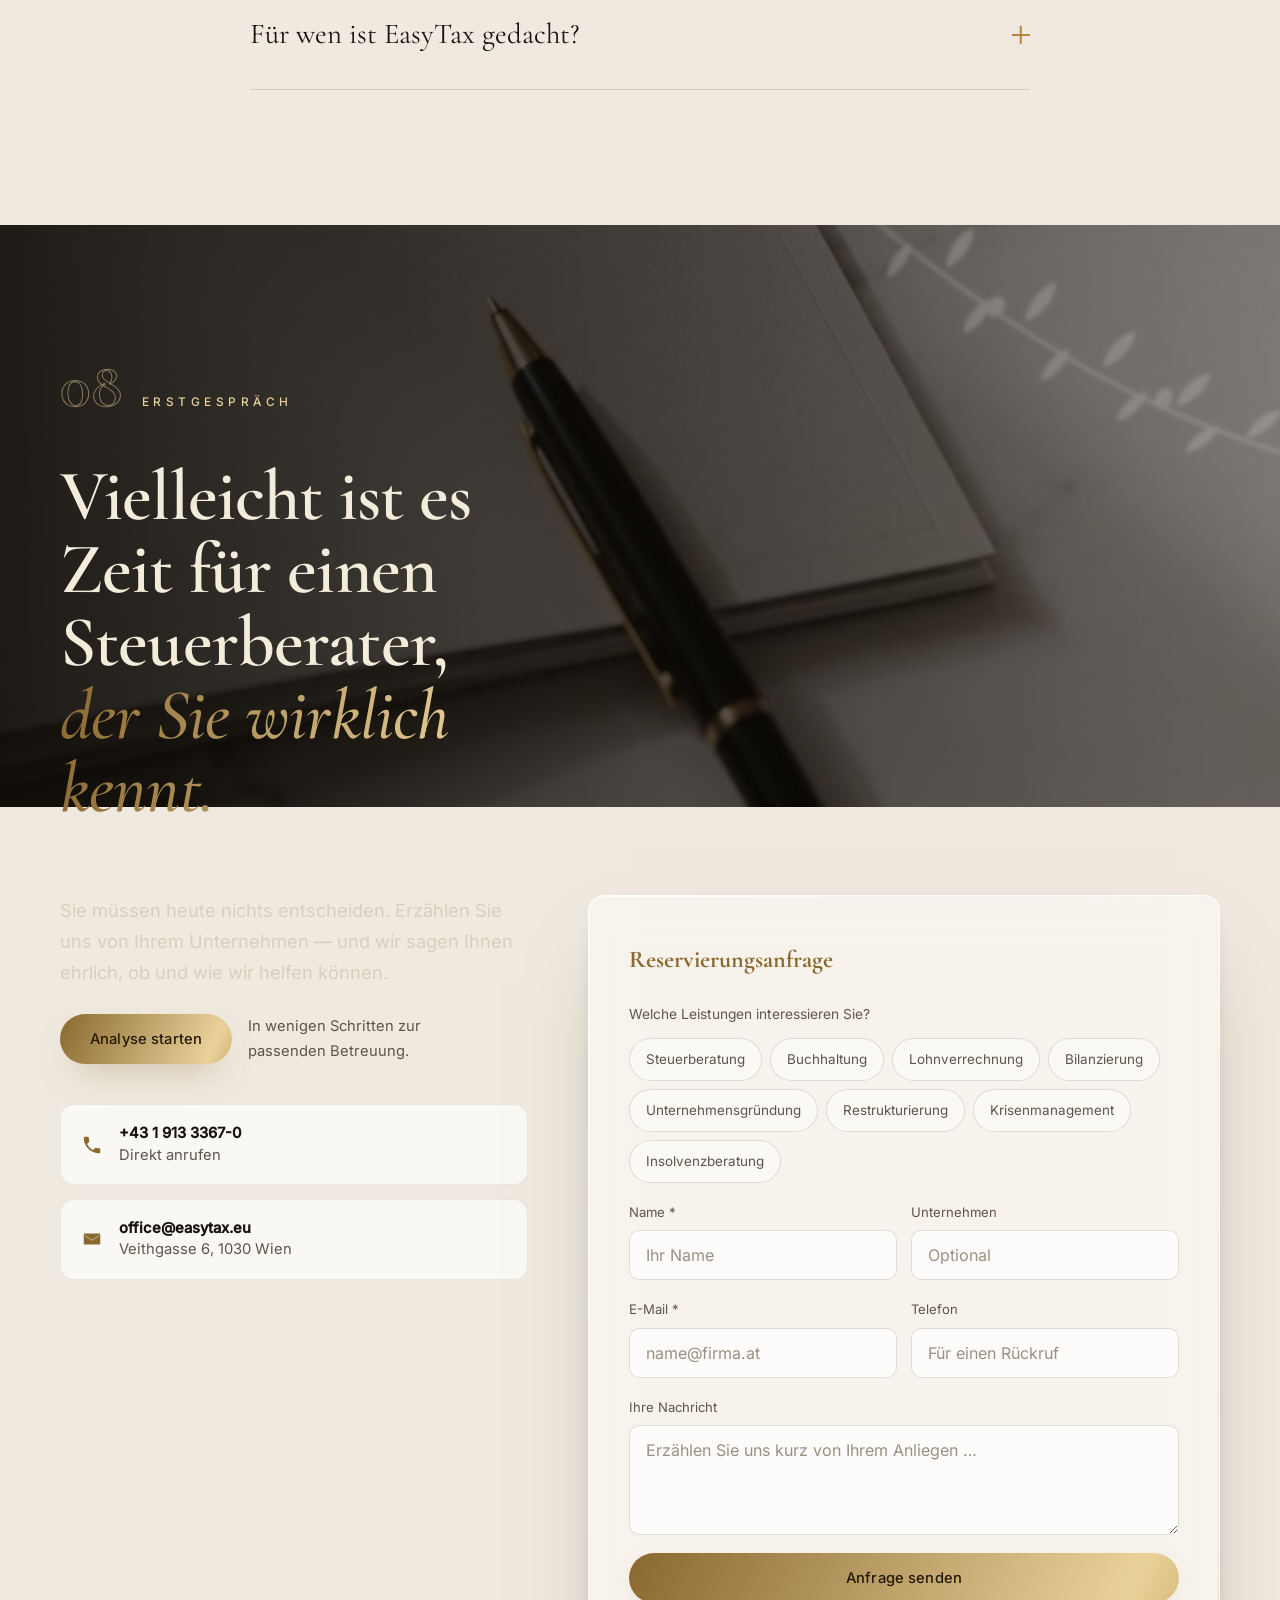
==== commit ba57eaab: "Integrate original EasyTax logo across header, footer & favicon - Replace the text wordmark + placeh" ====
--- a/index.html
+++ b/index.html
@@ -33,7 +33,7 @@
 <meta property="og:url" content="https://www.easytax.eu" />
 
 <link rel="stylesheet" href="assets/css/fonts.css" />
-<link rel="icon" type="image/svg+xml" href="assets/img/easytax-runner.svg" />
+<link rel="icon" type="image/png" href="assets/img/easytax-favicon.png" />
 <link rel="stylesheet" href="assets/css/styles.css" />
 <link rel="stylesheet" href="assets/css/assistant.css" />
 <link rel="stylesheet" href="assets/css/legal.css" />
@@ -77,10 +77,7 @@
 <!-- ░░░ Header ░░░ -->
 <header class="site-header" id="header">
   <div class="shell header-inner">
-    <a href="#hero" class="brand" aria-label="EasyTax Startseite">
-      <span class="brand-word"><span class="w-easy">easy</span><span class="w-tax">tax</span></span>
-      <img src="assets/img/easytax-runner.svg" alt="EasyTax Logo" class="brand-runner" width="42" height="42" />
-    </a>
+    <a href="#hero" class="brand" aria-label="EasyTax Startseite"><img src="assets/img/easytax-logo.png" alt="EasyTax" class="brand-logo" width="56" height="46" /></a>
     <nav class="nav" aria-label="Hauptnavigation">
       <a href="#hero" data-magnetic>Home</a>
       <a href="leistungen.html" data-magnetic>Leistungen</a>
@@ -458,7 +455,7 @@
 <footer class="site-footer">
   <div class="shell footer-grid">
     <div class="footer-brand">
-      <a href="#hero" class="brand brand--footer"><span class="brand-word"><span class="w-easy">easy</span><span class="w-tax">tax</span></span><img src="assets/img/easytax-runner.svg" alt="EasyTax Logo" class="brand-runner" width="54" height="54" /></a>
+      <a href="#hero" class="brand brand--footer"><img src="assets/img/easytax-logo.png" alt="EasyTax" class="brand-logo brand-logo--footer" width="75" height="62" /></a>
       <p>Persönlich geführte Steuerberatung in Wien. Seit 1993 an der Seite von Unternehmern, Selbstständigen und Gründern.</p>
     </div>
     <div class="footer-col"><h4>Kontakt</h4><p><a href="tel:+43191333670">+43 1 913 3367-0</a></p><p class="muted">Fax: +43 1 913 3367-50</p><p><a href="mailto:office@easytax.eu">office@easytax.eu</a></p></div>
--- a/assets/css/styles.css
+++ b/assets/css/styles.css
@@ -86,15 +86,10 @@
   background: radial-gradient(closest-side, rgba(233,210,154,.22), rgba(233,210,154,0) 70%);
   mix-blend-mode: soft-light; transition: opacity .6s;
 }
-.cursor {
-  position: fixed; top: 0; left: 0; width: 9px; height: 9px; margin: -4.5px 0 0 -4.5px;
-  border-radius: 50%; background: var(--gold-deep); pointer-events: none; z-index: 9999; opacity: 0;
-  transition: width .3s var(--e2), height .3s var(--e2), background .3s, opacity .4s, margin .3s var(--e2);
-}
-.has-cursor .cursor.on { opacity: 1; }
+/* Native mouse cursor stays visible everywhere. The hard custom dot is
+   disabled; only the soft ambient light glow follows the pointer. */
+.cursor { display: none !important; }
 .has-cursor .cursor-light.on { opacity: 1; }
-.cursor.grow { width: 46px; height: 46px; margin: -23px 0 0 -23px; background: rgba(176,137,62,.16); border: 1px solid var(--hair); }
-.has-cursor, .has-cursor a, .has-cursor button, .has-cursor [data-magnetic], .has-cursor .svc-lines li { cursor: none; }
 
 /* scroll progress */
 .scroll-progress { position: fixed; top: 0; left: 0; height: 2px; width: 0; z-index: 200;
@@ -174,12 +169,10 @@
 .site-header.scrolled { background: rgba(239,233,223,.72); backdrop-filter: blur(20px) saturate(140%);
   -webkit-backdrop-filter: blur(20px) saturate(140%); border-bottom-color: var(--line-2); }
 .header-inner { display: flex; align-items: center; justify-content: space-between; height: 76px; gap: 24px; }
-.brand { display: flex; align-items: center; gap: 9px; }
-.brand-word { display: flex; flex-direction: column; line-height: .84; font-family: "Baloo 2", var(--sans); font-weight: 700; font-size: 1.5rem; }
-.w-easy { color: #1b3e6f; } .w-tax { color: #7cb518; margin-top: -1px; }
-.brand-runner { height: 42px; width: auto; transition: transform .5s var(--e2); }
-.brand:hover .brand-runner { transform: translateX(3px) rotate(-3deg); }
-.brand--footer .brand-word { font-size: 1.9rem; } .brand--footer .brand-runner { height: 54px; }
+.brand { display: flex; align-items: center; }
+.brand-logo { height: 46px; width: auto; display: block; transition: transform .5s var(--e2); }
+.brand:hover .brand-logo { transform: translateX(2px) scale(1.02); }
+.brand--footer .brand-logo { height: 62px; }
 .nav { display: flex; gap: 36px; }
 .nav a { font-size: .9rem; color: var(--soft); font-weight: 500; position: relative; }
 .nav a::after { content:""; position:absolute; left:0; bottom:-6px; width:0; height:1px; background: var(--gold); transition: width .5s var(--e2); }
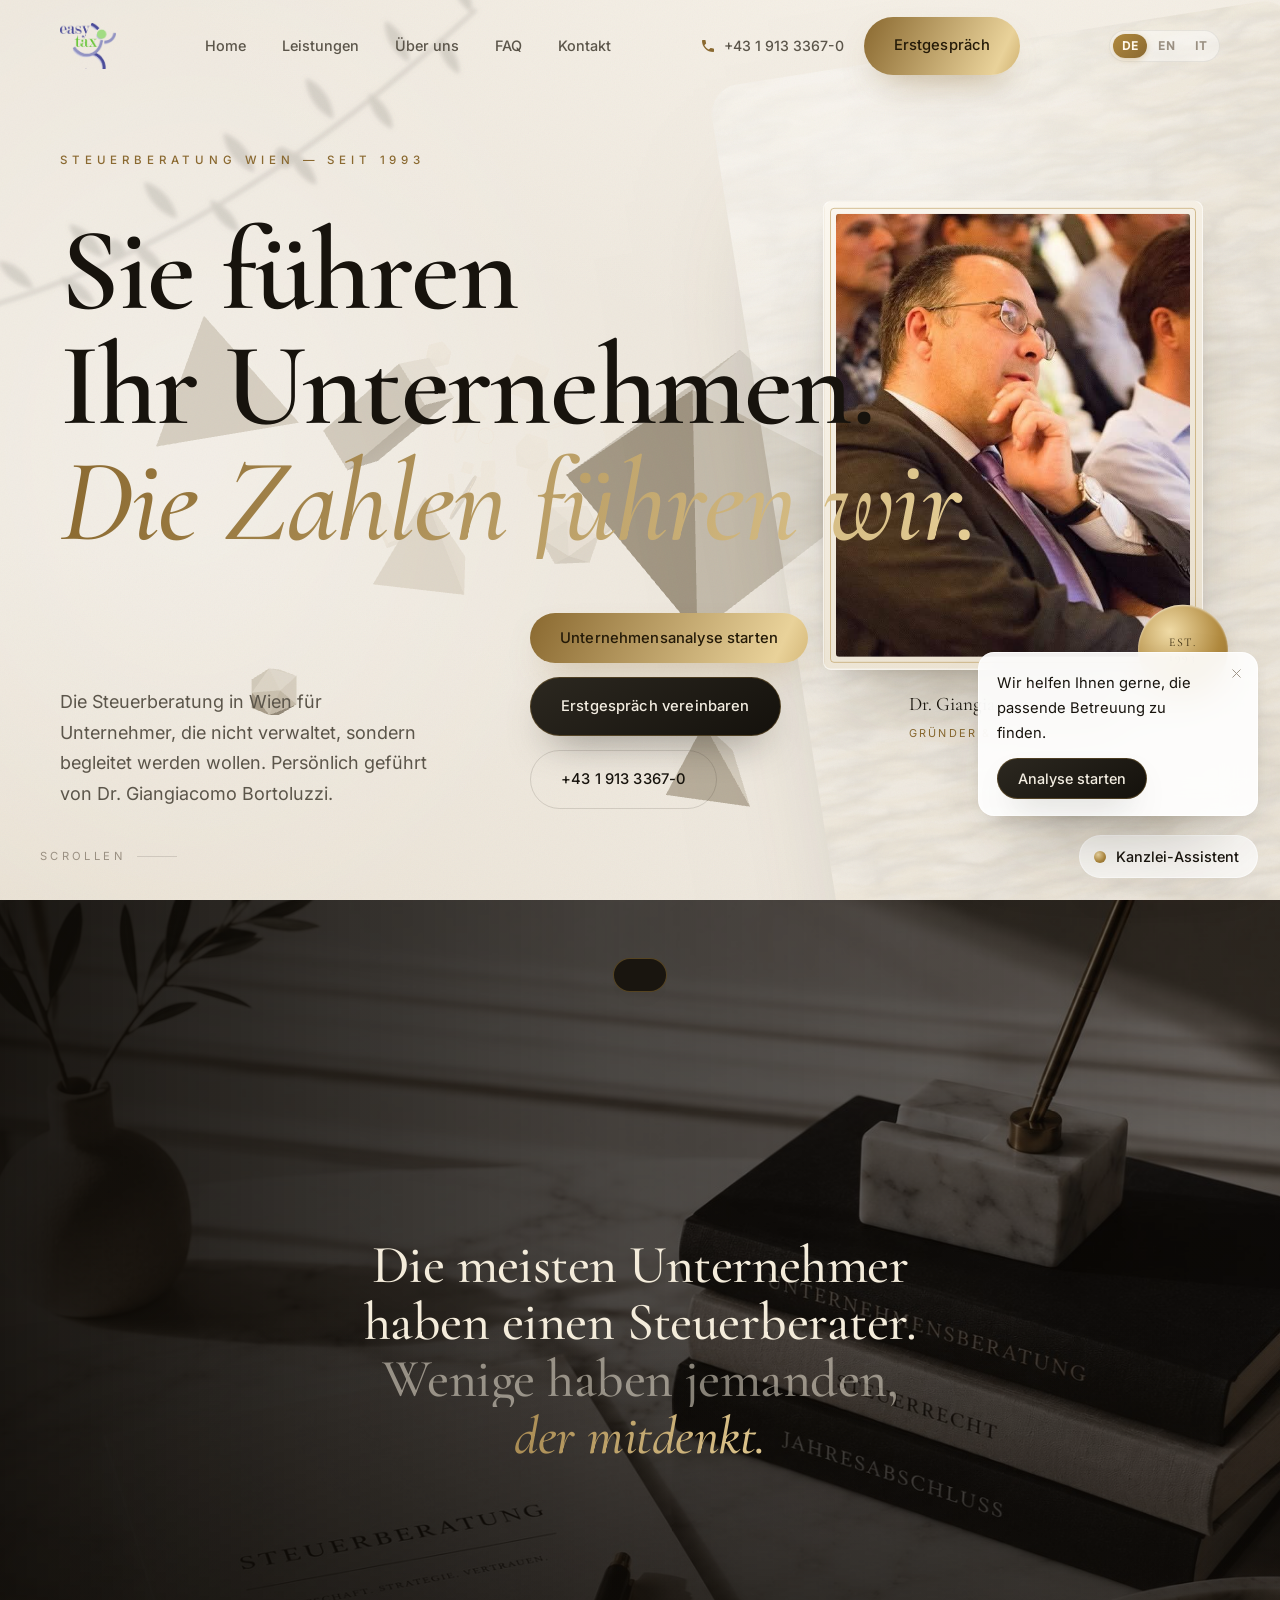
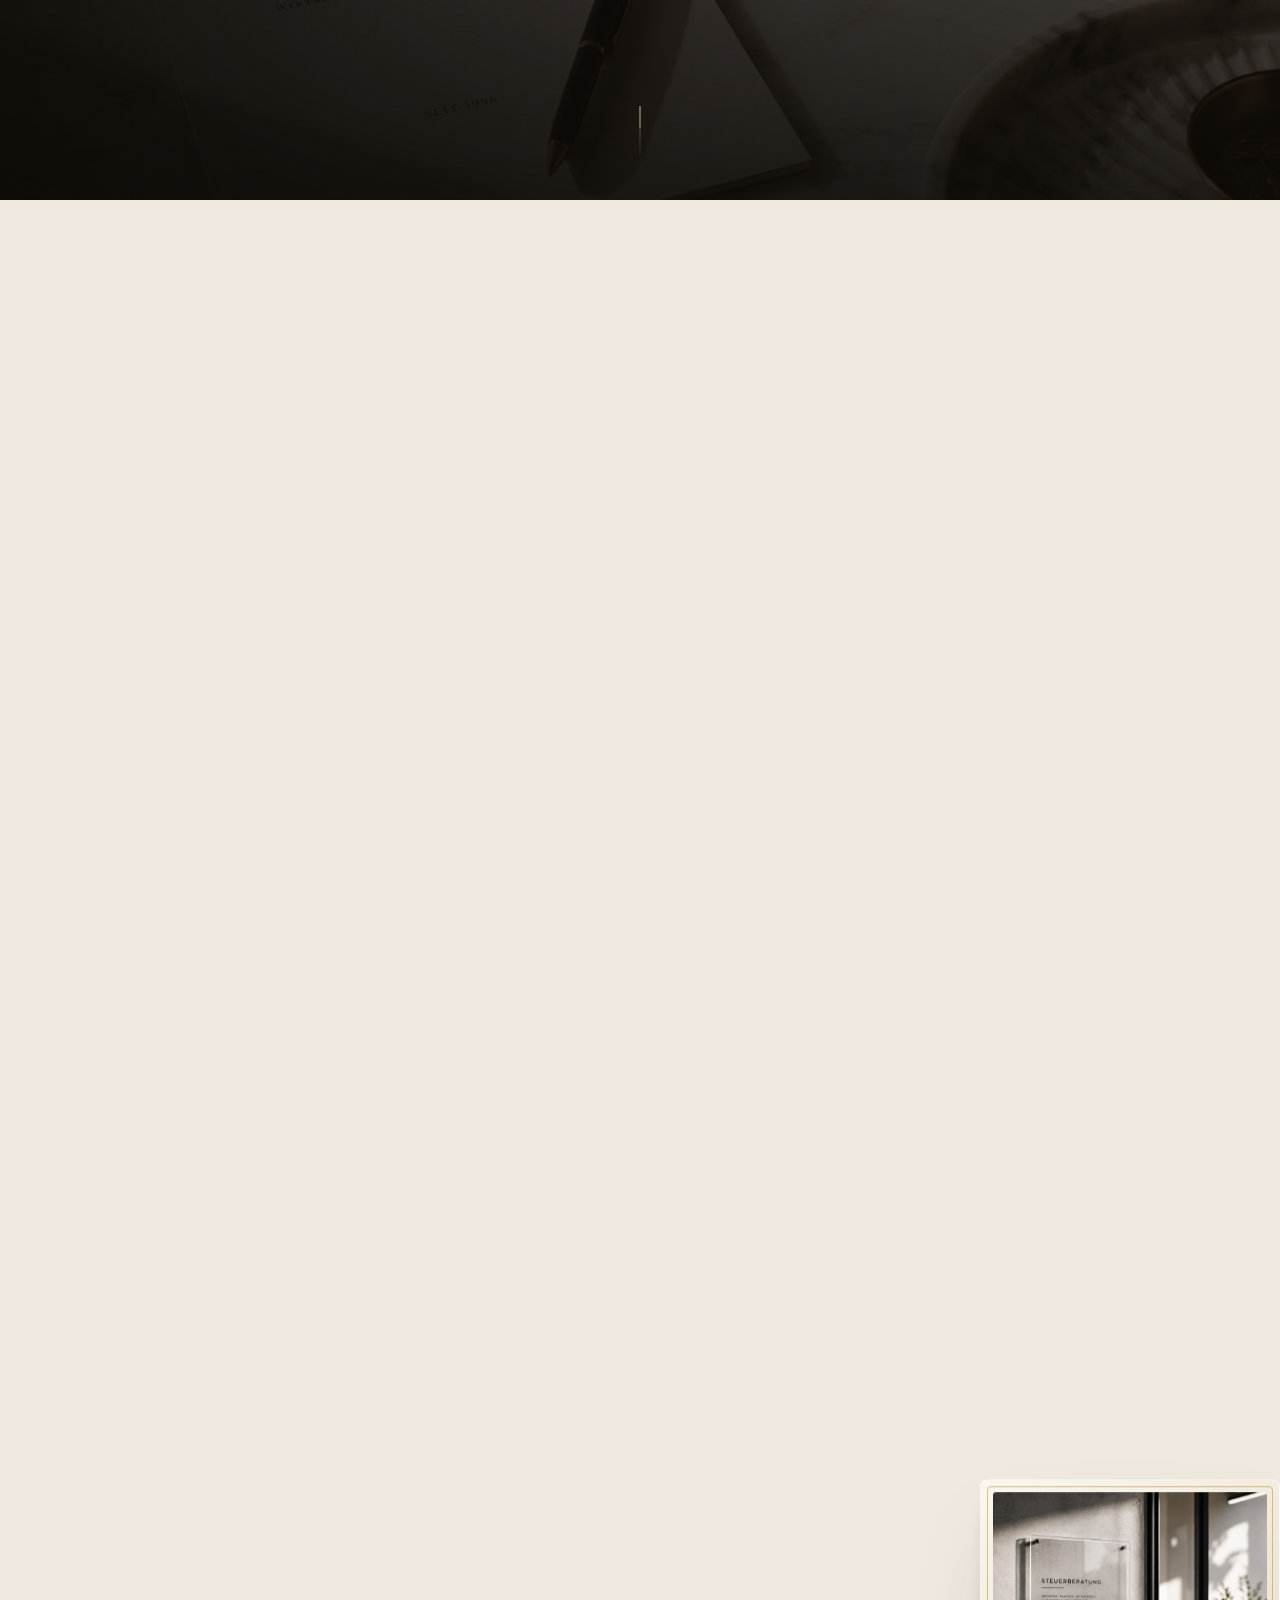
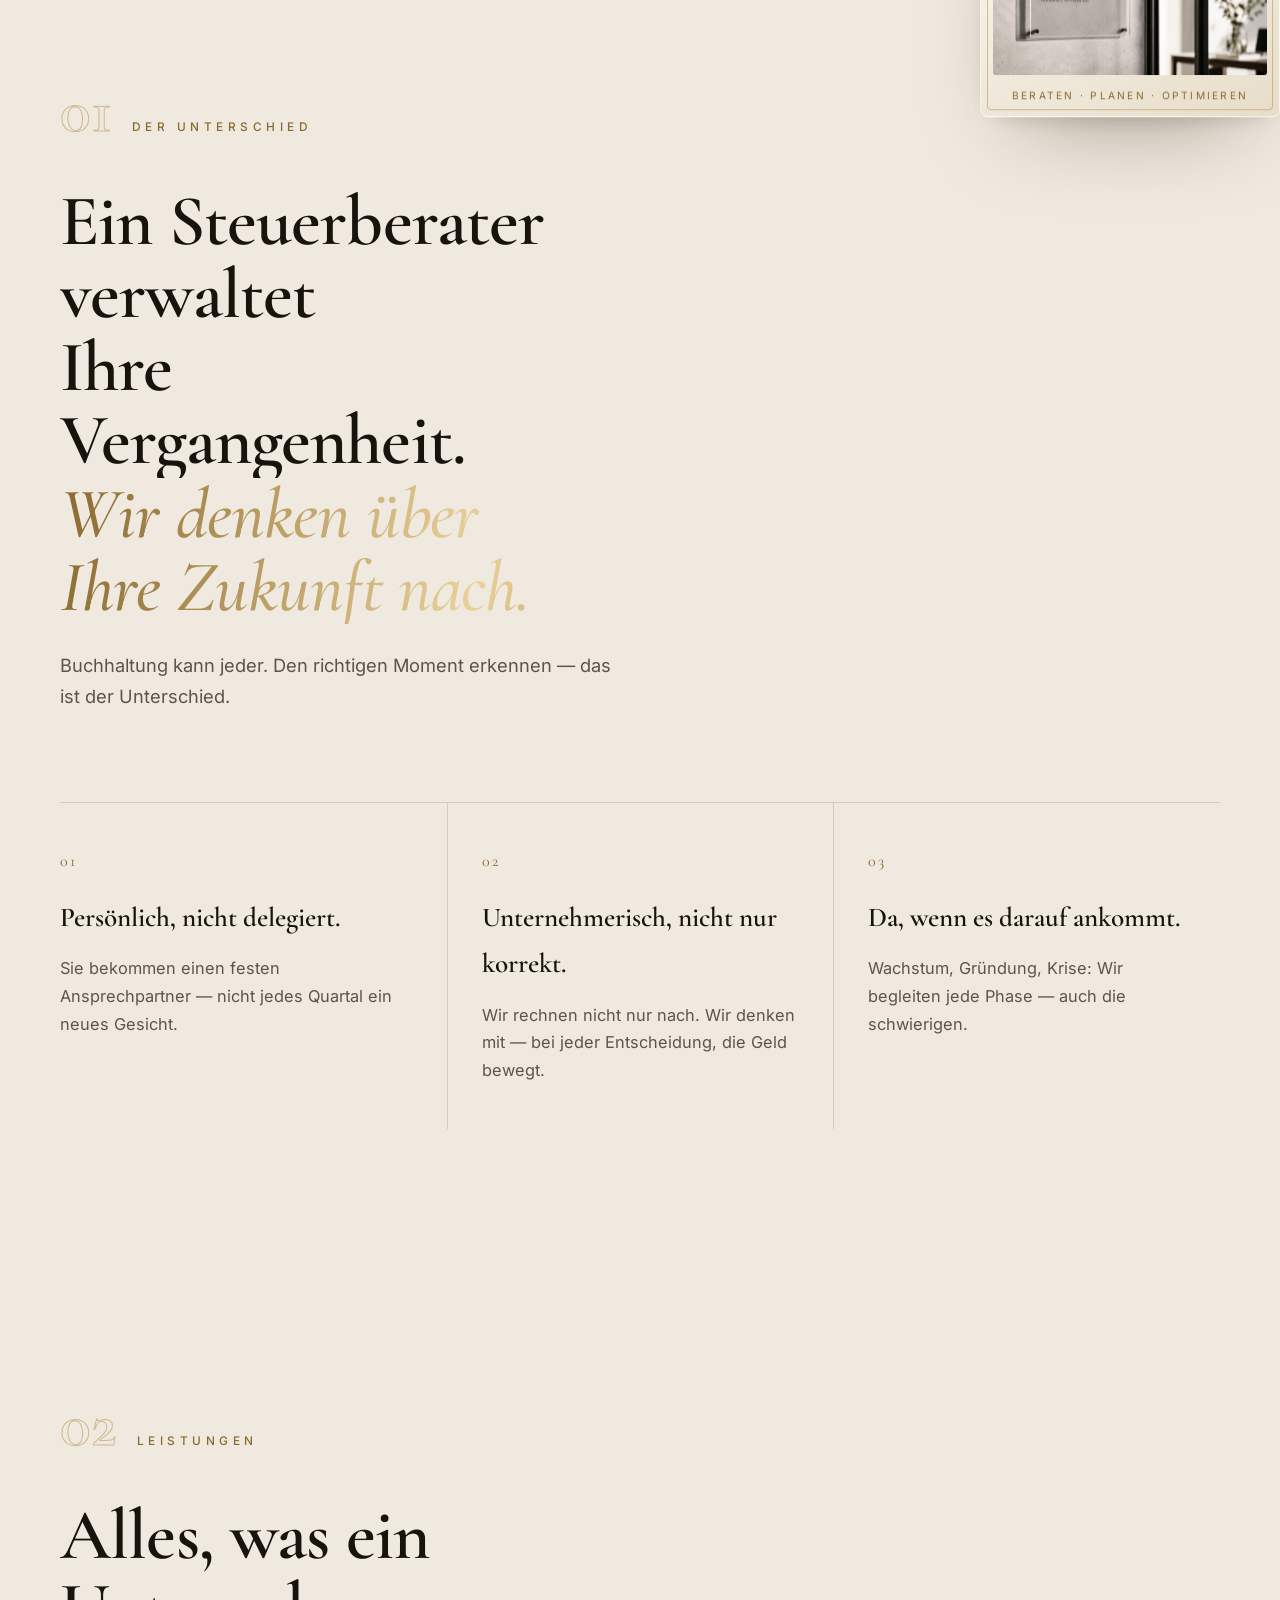
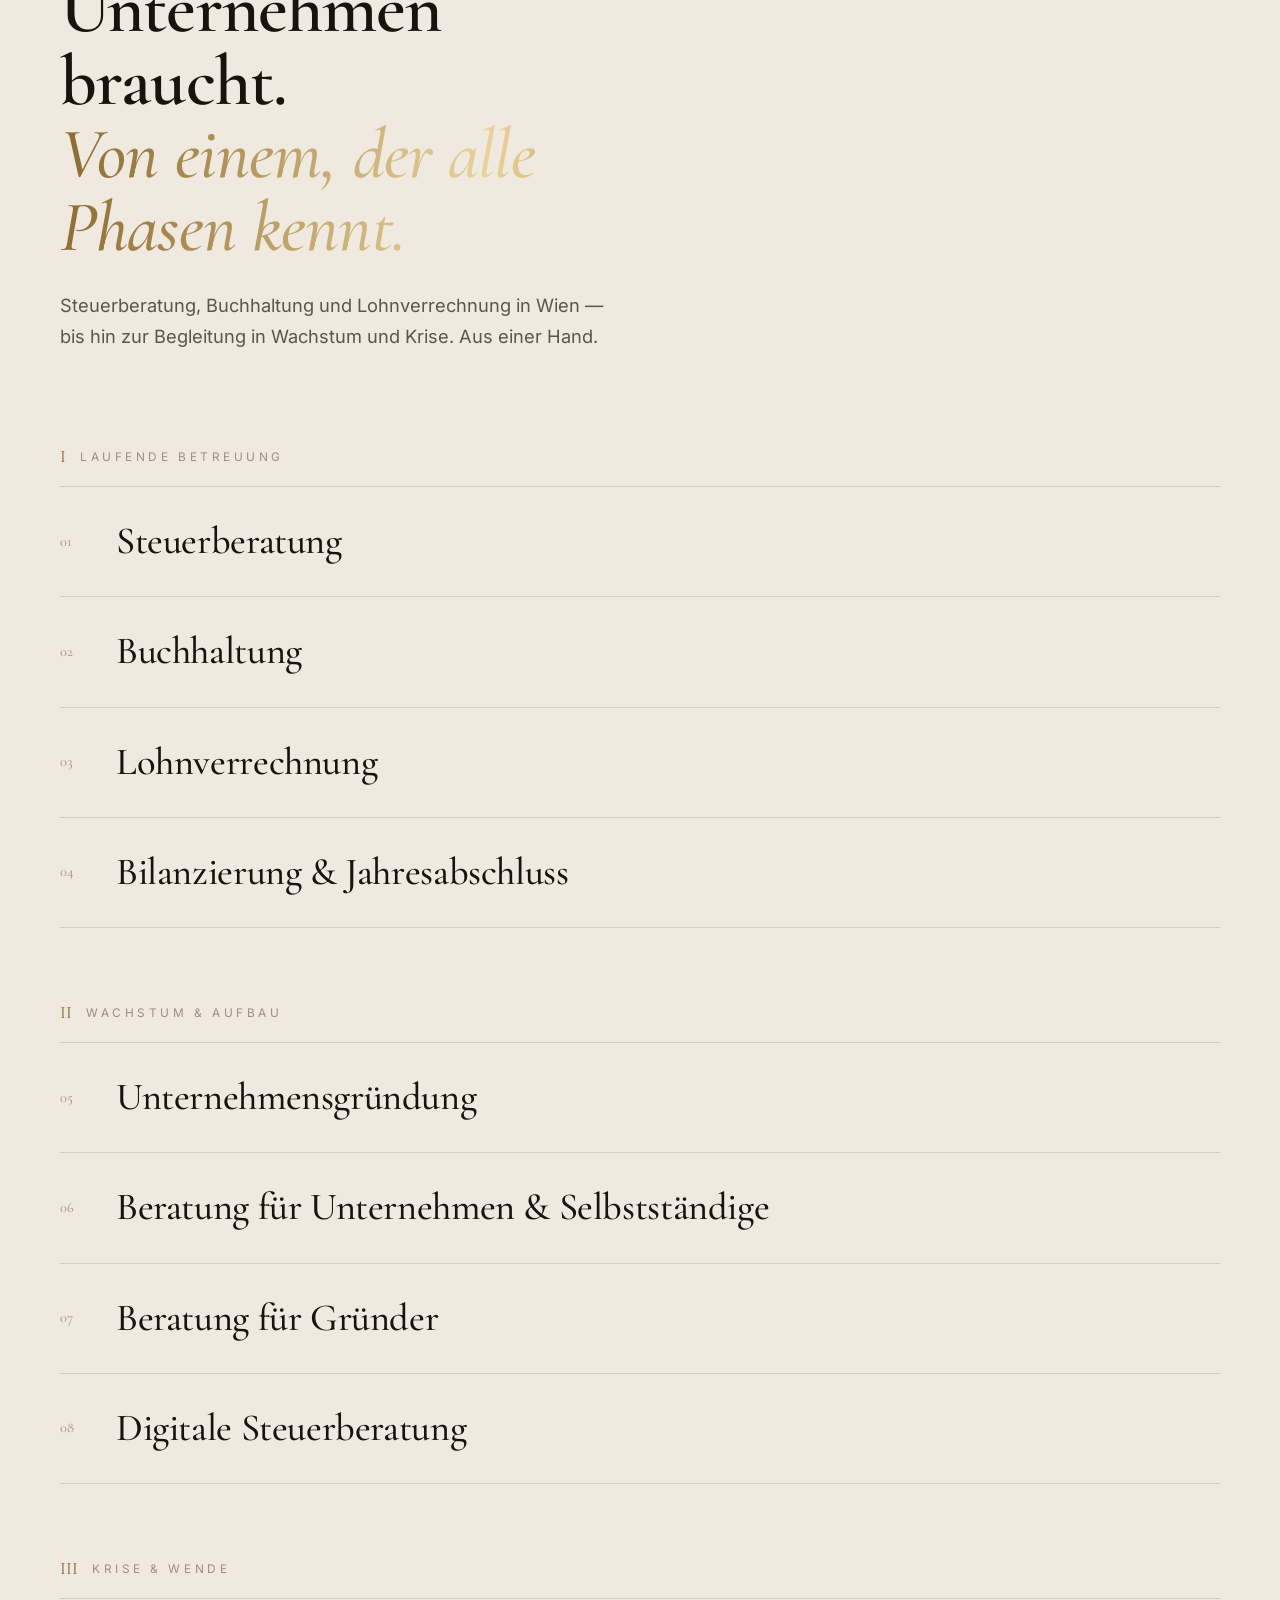
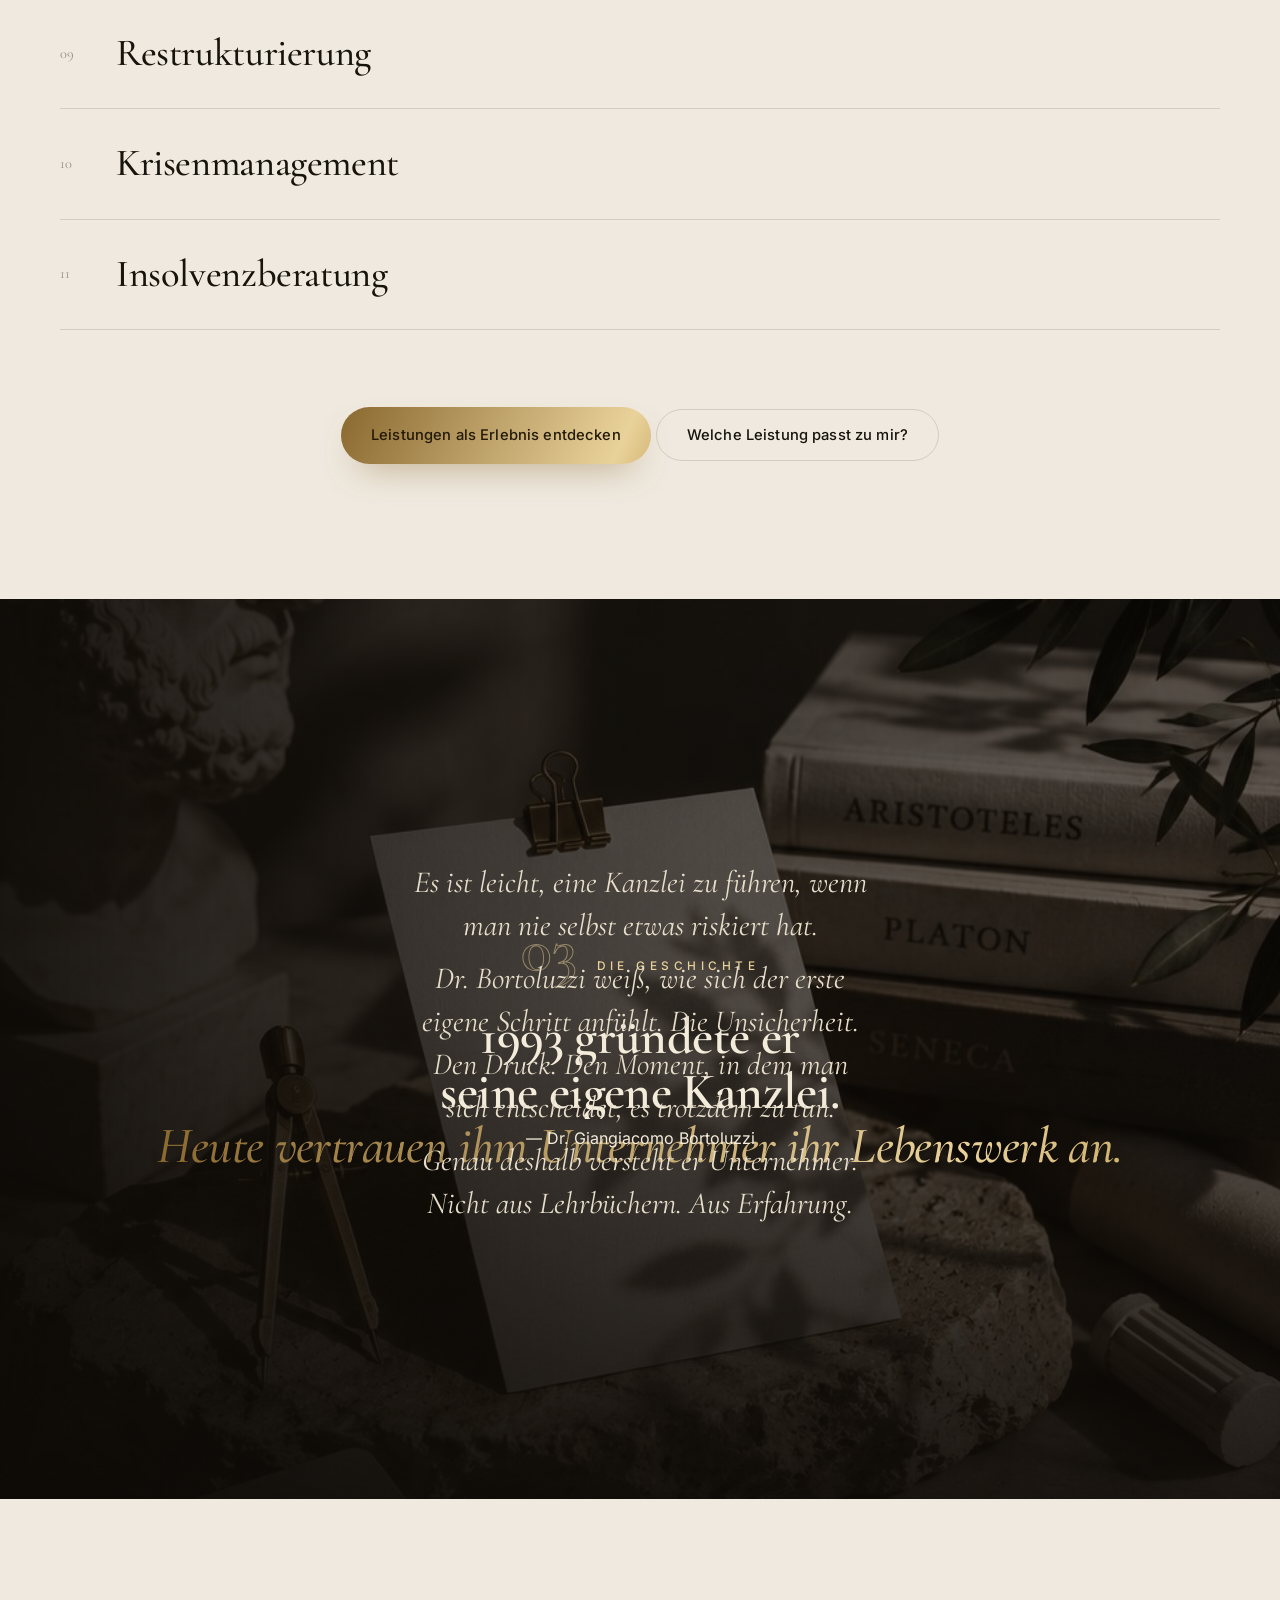
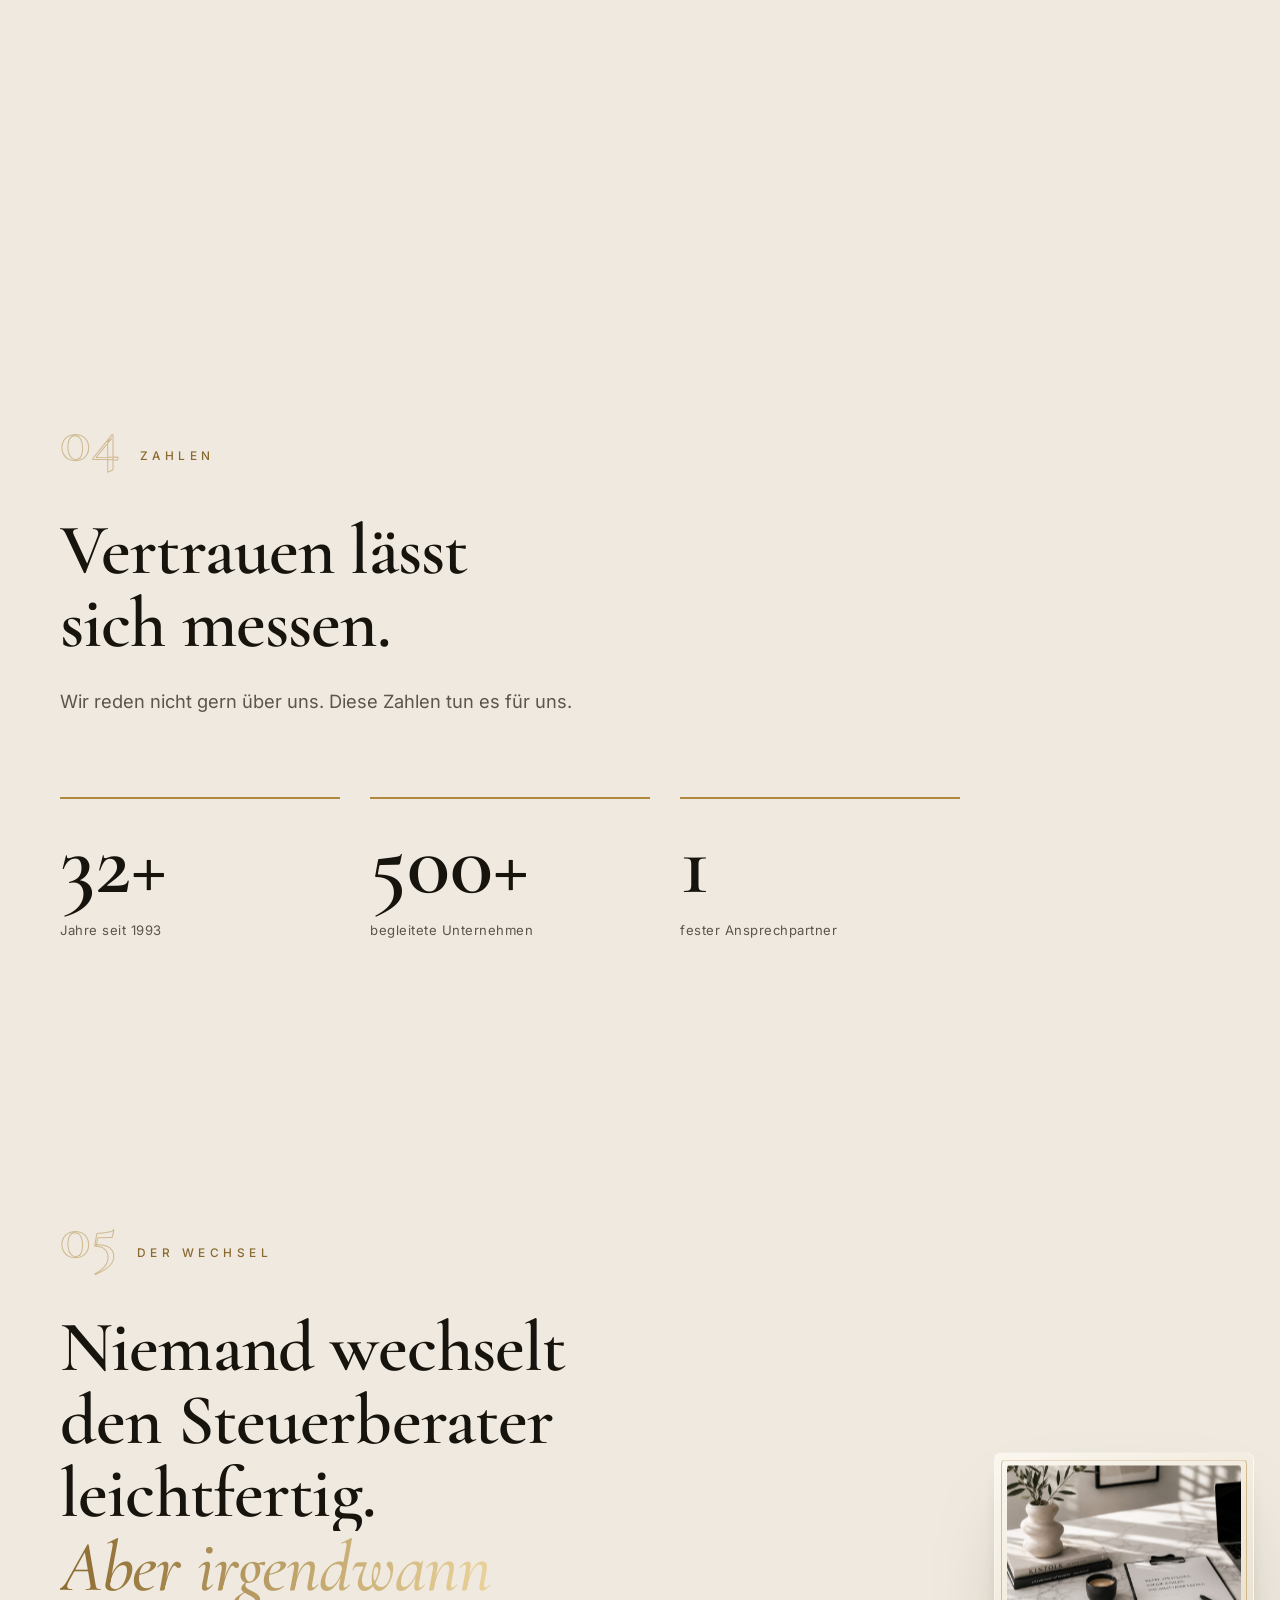
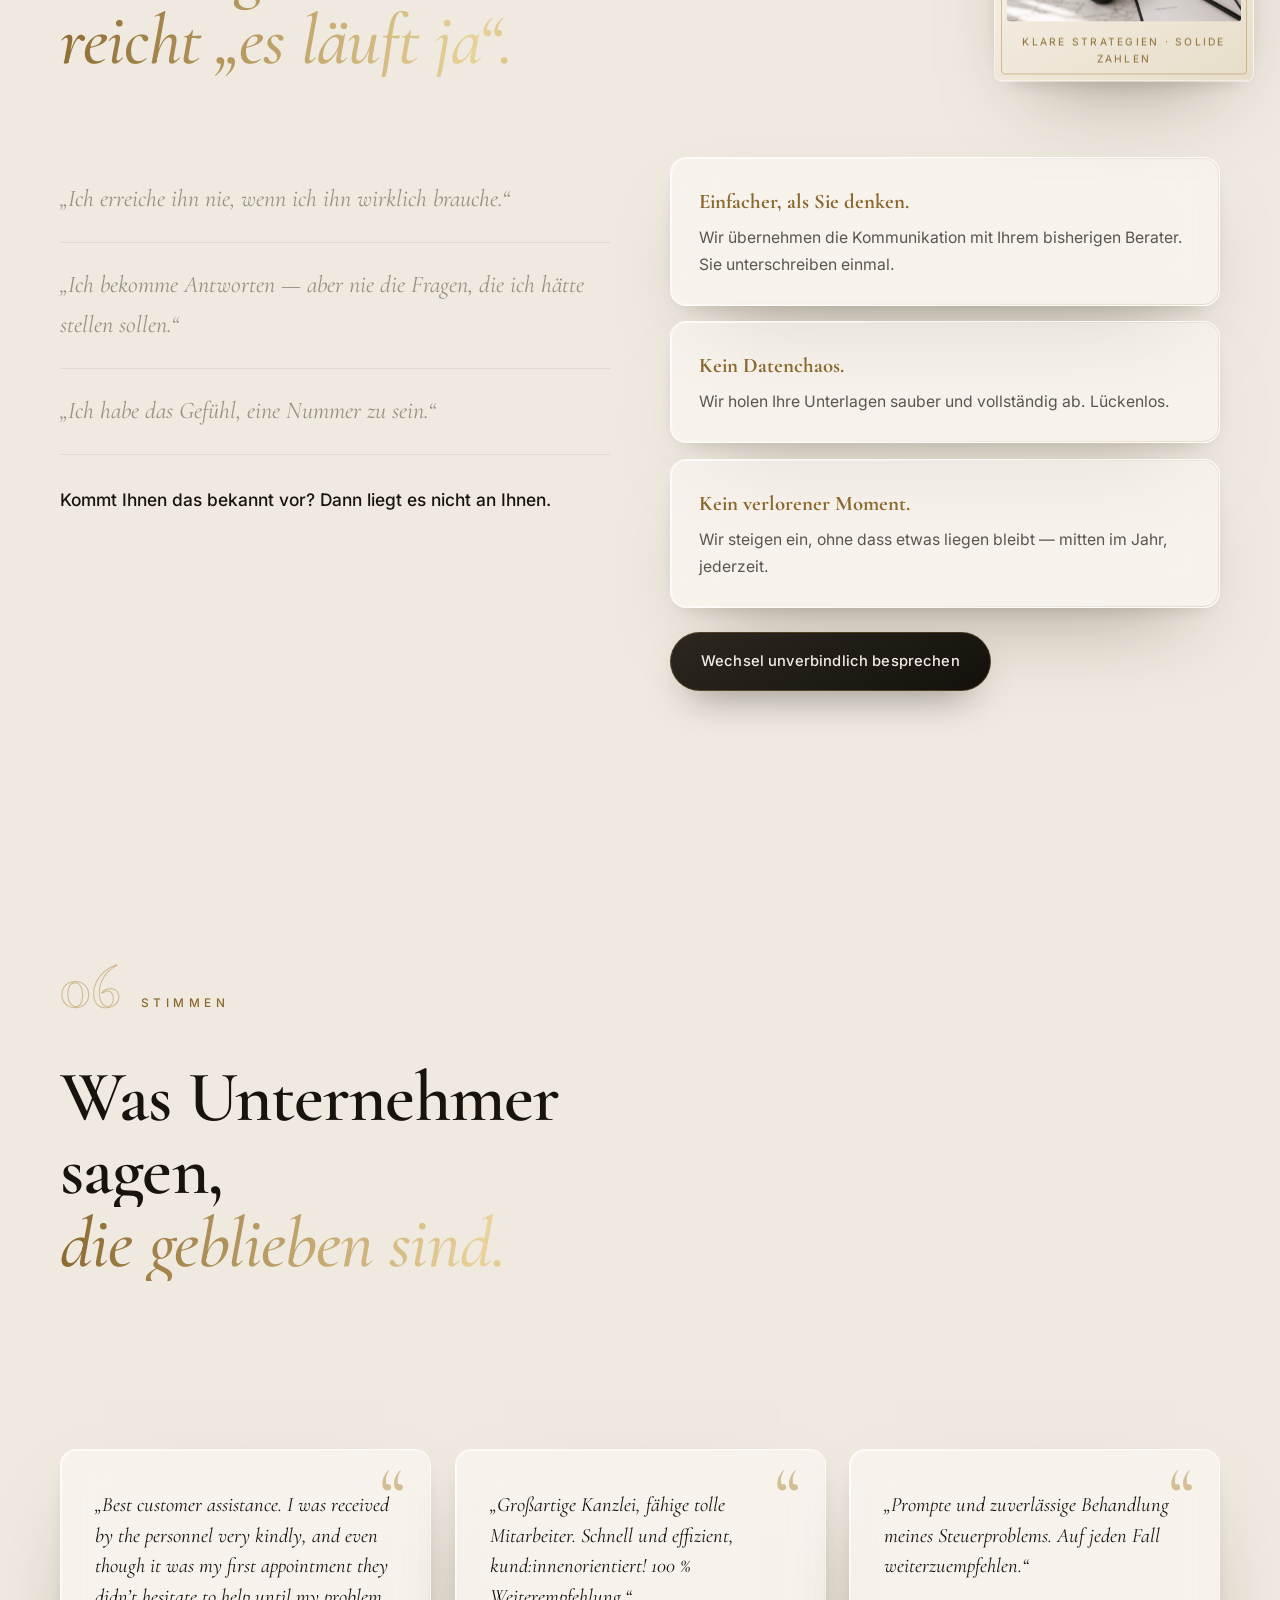
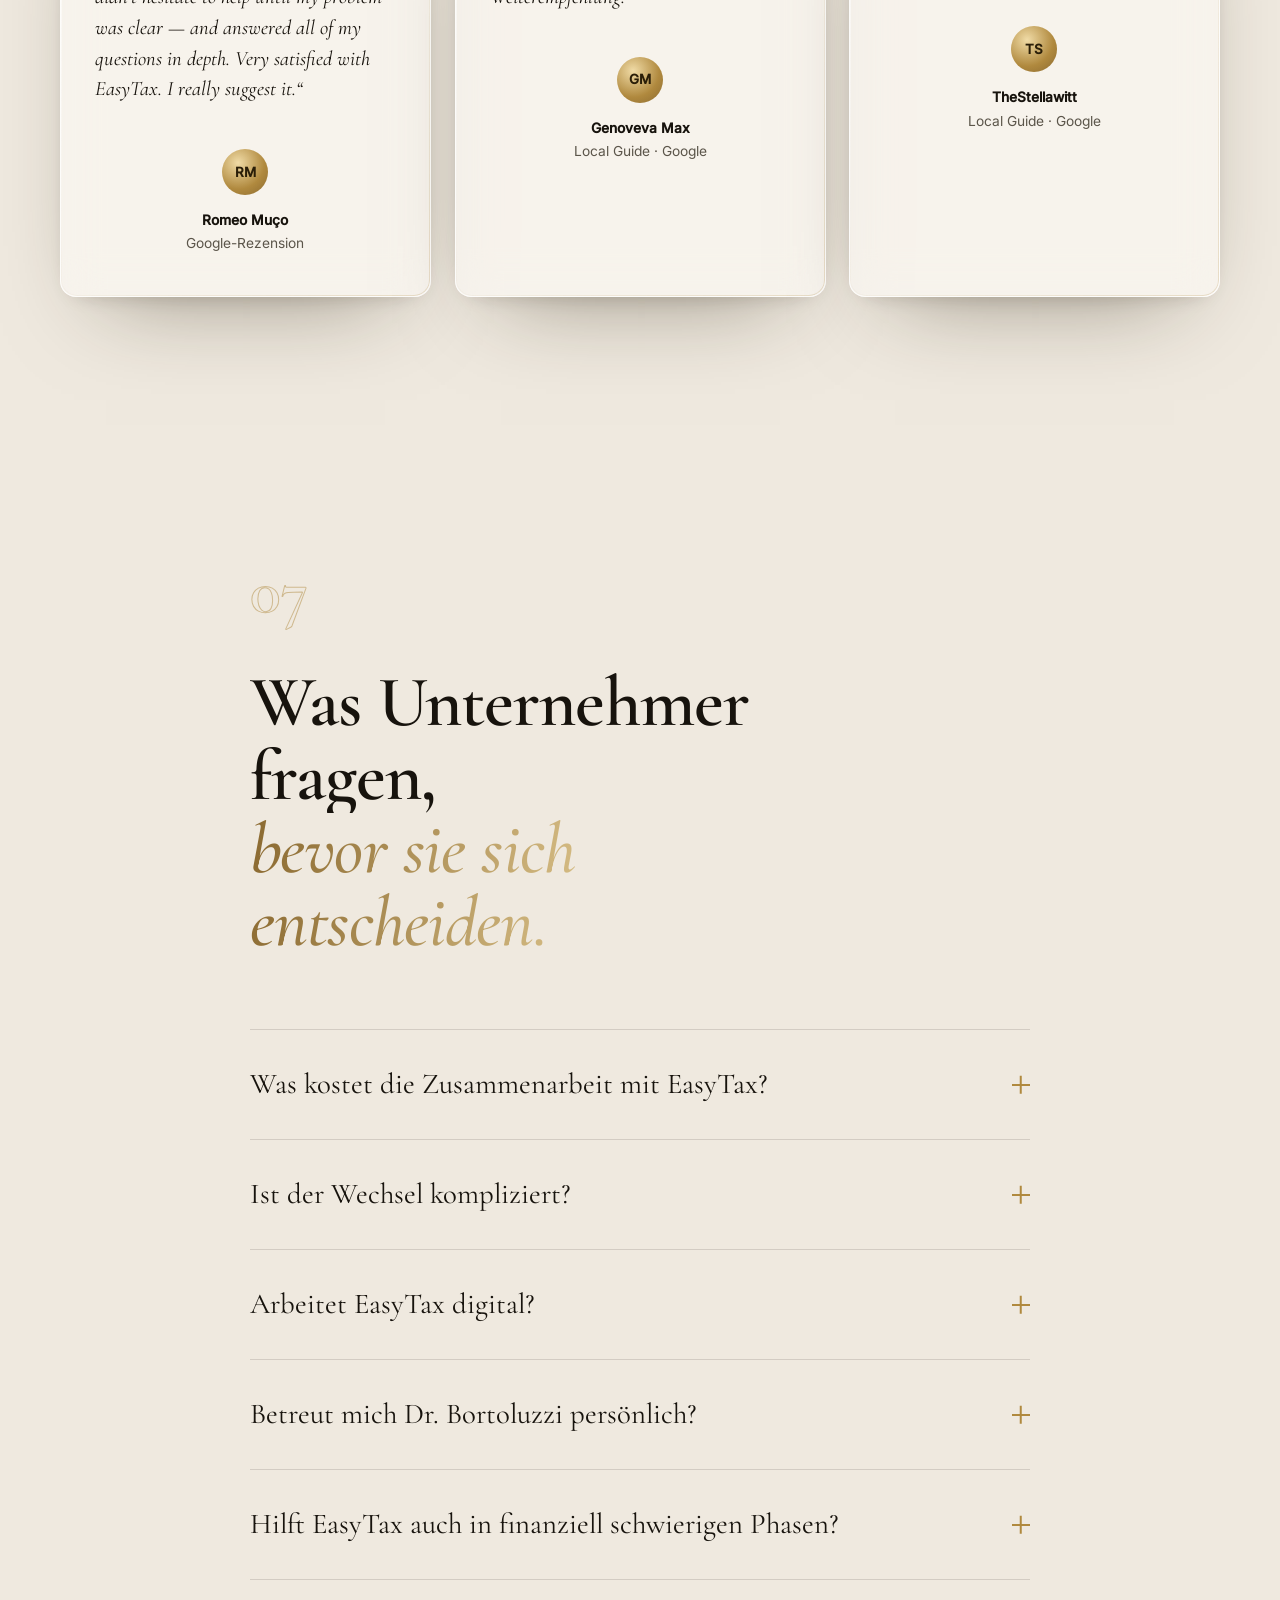
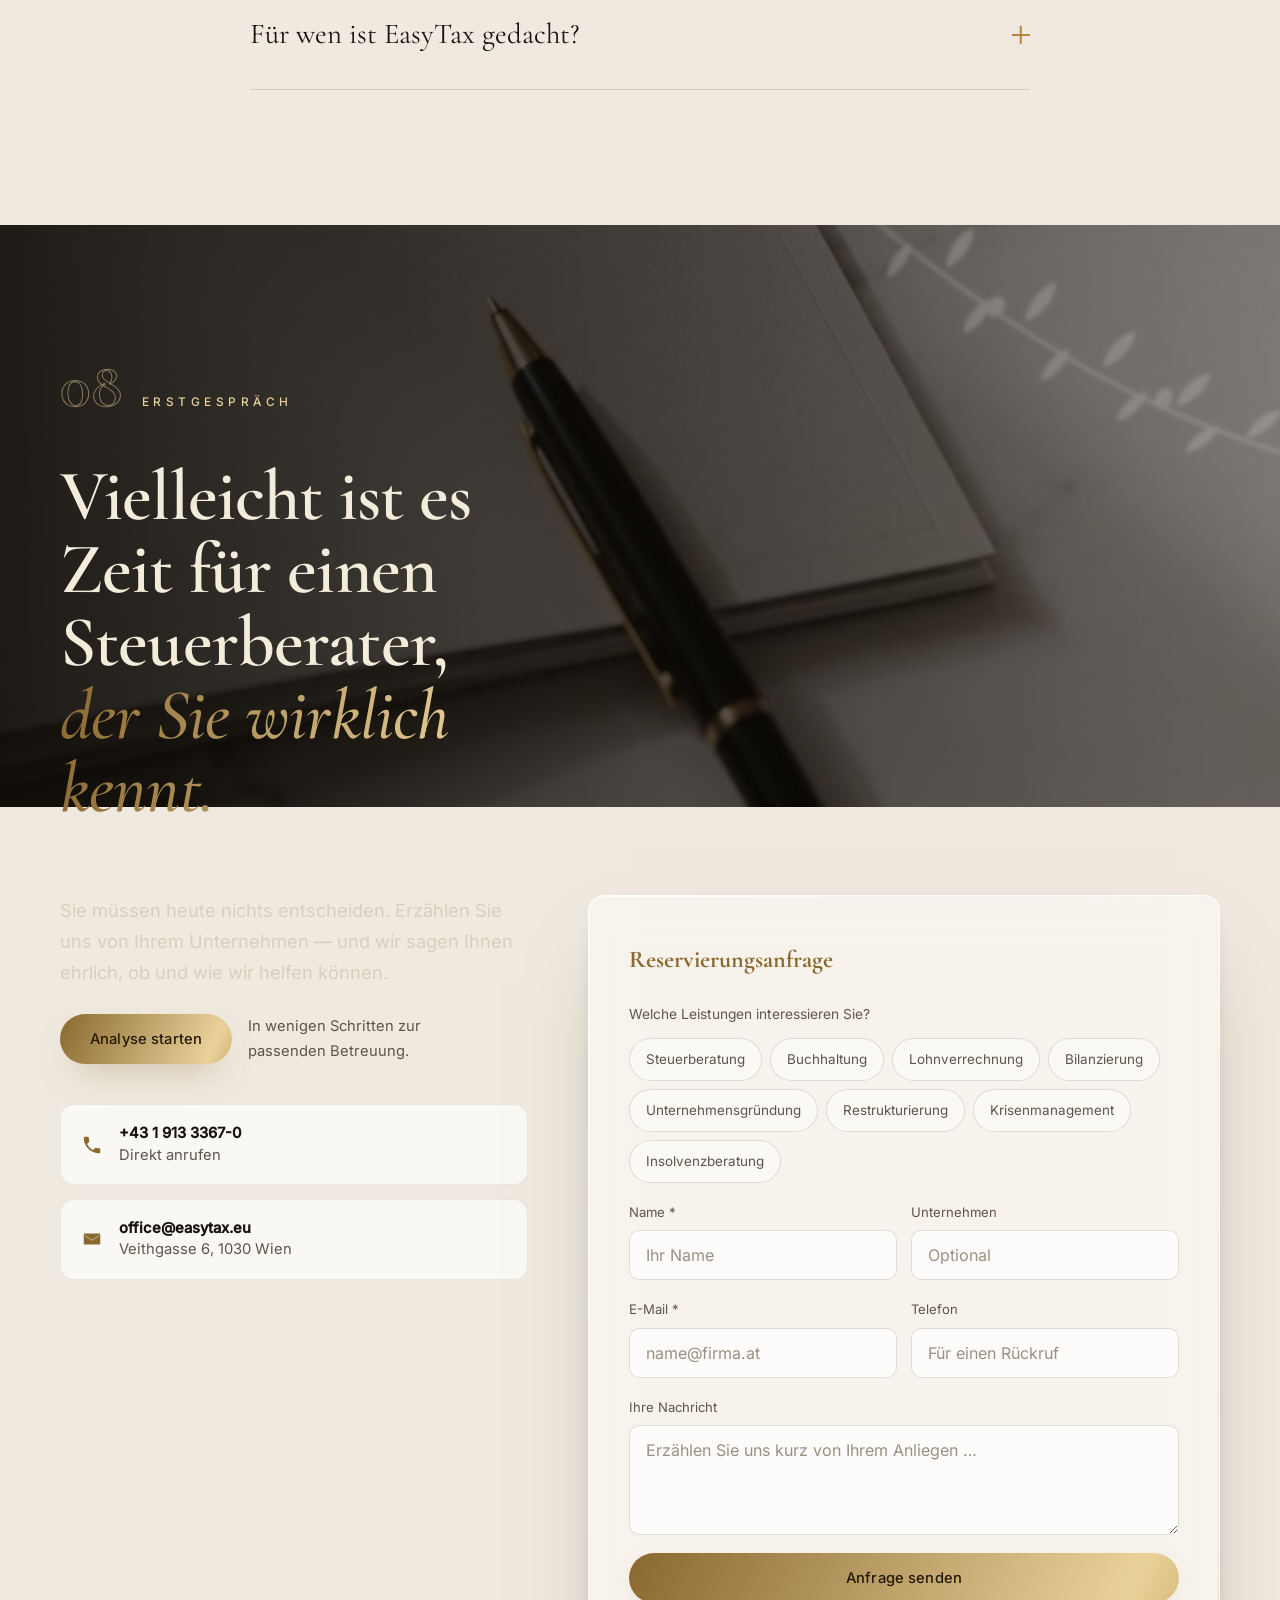
==== commit 98ec172f: "Premium intro: cinematic reveal of the original EasyTax logo - Replace the text-wordmark intro curta" ====
--- a/index.html
+++ b/index.html
@@ -70,8 +70,13 @@
 
 <!-- Intro curtain -->
 <div class="intro" id="intro" aria-hidden="true">
-  <div class="intro-word"><span>easy</span><span>tax</span></div>
-  <div class="intro-line"></div>
+  <div class="intro-stage">
+    <span class="intro-halo" aria-hidden="true"></span>
+    <img src="assets/img/easytax-logo-full.png" alt="EasyTax" class="intro-logo" width="300" />
+    <span class="intro-line" aria-hidden="true"></span>
+    <p class="intro-tag">Steuerberatung Wien · seit 1993</p>
+  </div>
+  <span class="intro-sheen" aria-hidden="true"></span>
 </div>
 
 <!-- ░░░ Header ░░░ -->
--- a/assets/css/styles.css
+++ b/assets/css/styles.css
@@ -95,16 +95,56 @@
 .scroll-progress { position: fixed; top: 0; left: 0; height: 2px; width: 0; z-index: 200;
   background: linear-gradient(90deg, var(--gold-deep), var(--gold-hi)); box-shadow: 0 0 12px rgba(176,137,62,.5); }
 
-/* intro curtain */
-.intro { position: fixed; inset: 0; z-index: 500; background: var(--paper);
-  display: grid; place-items: center; transition: transform 1s var(--e1) .2s, opacity .6s ease 1s; }
-.intro.done { transform: translateY(-100%); opacity: 0; pointer-events: none; }
-.intro-word { font-family: "Baloo 2", var(--sans); font-weight: 700; font-size: clamp(2.4rem,6vw,3.6rem); display: flex; flex-direction: column; line-height: .84; }
-.intro-word span:first-child { color: #1b3e6f; opacity: 0; transform: translateY(14px); animation: introUp .7s var(--e2) .2s forwards; }
-.intro-word span:last-child { color: #7cb518; opacity: 0; transform: translateY(14px); animation: introUp .7s var(--e2) .34s forwards; }
-.intro-line { width: 0; height: 1px; background: var(--hair); margin-top: 18px; animation: introLine .7s var(--e2) .5s forwards; }
+/* intro curtain — premium logo reveal */
+.intro { position: fixed; inset: 0; z-index: 1100; overflow: hidden;
+  background:
+    radial-gradient(120% 90% at 50% 42%, #f6f1e8 0%, var(--paper) 46%, var(--paper-2) 100%);
+  display: grid; place-items: center;
+  transition: transform 1.15s var(--e1) .15s, opacity .7s ease .95s, filter 1.1s var(--e1) .15s; }
+.intro.done { transform: translateY(-101%); opacity: 0; filter: blur(4px); pointer-events: none; }
+.intro-stage { position: relative; display: flex; flex-direction: column; align-items: center;
+  transform: translateY(0); animation: introRise 1.2s var(--e1) .1s both; }
+.intro.done .intro-stage { transform: scale(1.05); opacity: 0; transition: transform 1s var(--e1), opacity .5s ease; }
+
+/* soft halo of light behind the mark */
+.intro-halo { position: absolute; top: 50%; left: 50%; width: 62vmin; height: 62vmin;
+  transform: translate(-50%, -58%) scale(.6); border-radius: 50%;
+  background: radial-gradient(circle, rgba(233,210,154,.55) 0%, rgba(233,210,154,.14) 38%, transparent 68%);
+  opacity: 0; filter: blur(4px);
+  animation: introHalo 1.9s var(--e2) .1s both; pointer-events: none; }
+
+.intro-logo { position: relative; width: clamp(180px, 26vw, 300px); height: auto; display: block;
+  opacity: 0; transform: translateY(16px) scale(.9); filter: blur(9px);
+  animation: introLogo 1.25s var(--e1) .28s forwards;
+  -webkit-user-drag: none; user-select: none; }
+
+.intro-line { width: 0; height: 1px; margin-top: 26px;
+  background: linear-gradient(90deg, transparent, var(--gold-deep), var(--gold-hi), var(--gold-deep), transparent);
+  animation: introLine .9s var(--e2) 1.05s forwards; }
+
+.intro-tag { margin-top: 16px; font-size: .74rem; letter-spacing: .34em; text-transform: uppercase;
+  color: var(--mute); font-weight: 600;
+  opacity: 0; transform: translateY(8px); animation: introUp .8s var(--e2) 1.25s forwards; }
+
+/* single slow sheen sweeping across the curtain */
+.intro-sheen { position: absolute; top: 0; left: 0; width: 42%; height: 100%;
+  background: linear-gradient(105deg, transparent 0%, rgba(255,255,255,.5) 50%, transparent 100%);
+  transform: translateX(-160%) skewX(-14deg); mix-blend-mode: soft-light;
+  animation: introSheen 2.4s var(--e2) .55s both; pointer-events: none; }
+
+@keyframes introLogo { to { opacity: 1; transform: none; filter: blur(0); } }
+@keyframes introRise { from { transform: translateY(10px); } to { transform: translateY(0); } }
+@keyframes introHalo {
+  0% { opacity: 0; transform: translate(-50%, -58%) scale(.6); }
+  55% { opacity: 1; }
+  100% { opacity: .82; transform: translate(-50%, -58%) scale(1); } }
 @keyframes introUp { to { opacity: 1; transform: none; } }
-@keyframes introLine { to { width: 160px; } }
+@keyframes introLine { to { width: clamp(170px, 24vw, 240px); } }
+@keyframes introSheen { to { transform: translateX(320%) skewX(-14deg); } }
+@media (prefers-reduced-motion: reduce) {
+  .intro-halo, .intro-logo, .intro-line, .intro-tag, .intro-sheen, .intro-stage { animation: none; opacity: 1; filter: none; transform: none; }
+  .intro-line { width: 200px; }
+}
 
 /* ---------- Type ---------- */
 .mega { font-family: var(--serif); font-weight: 600; line-height: .98; letter-spacing: -.015em;
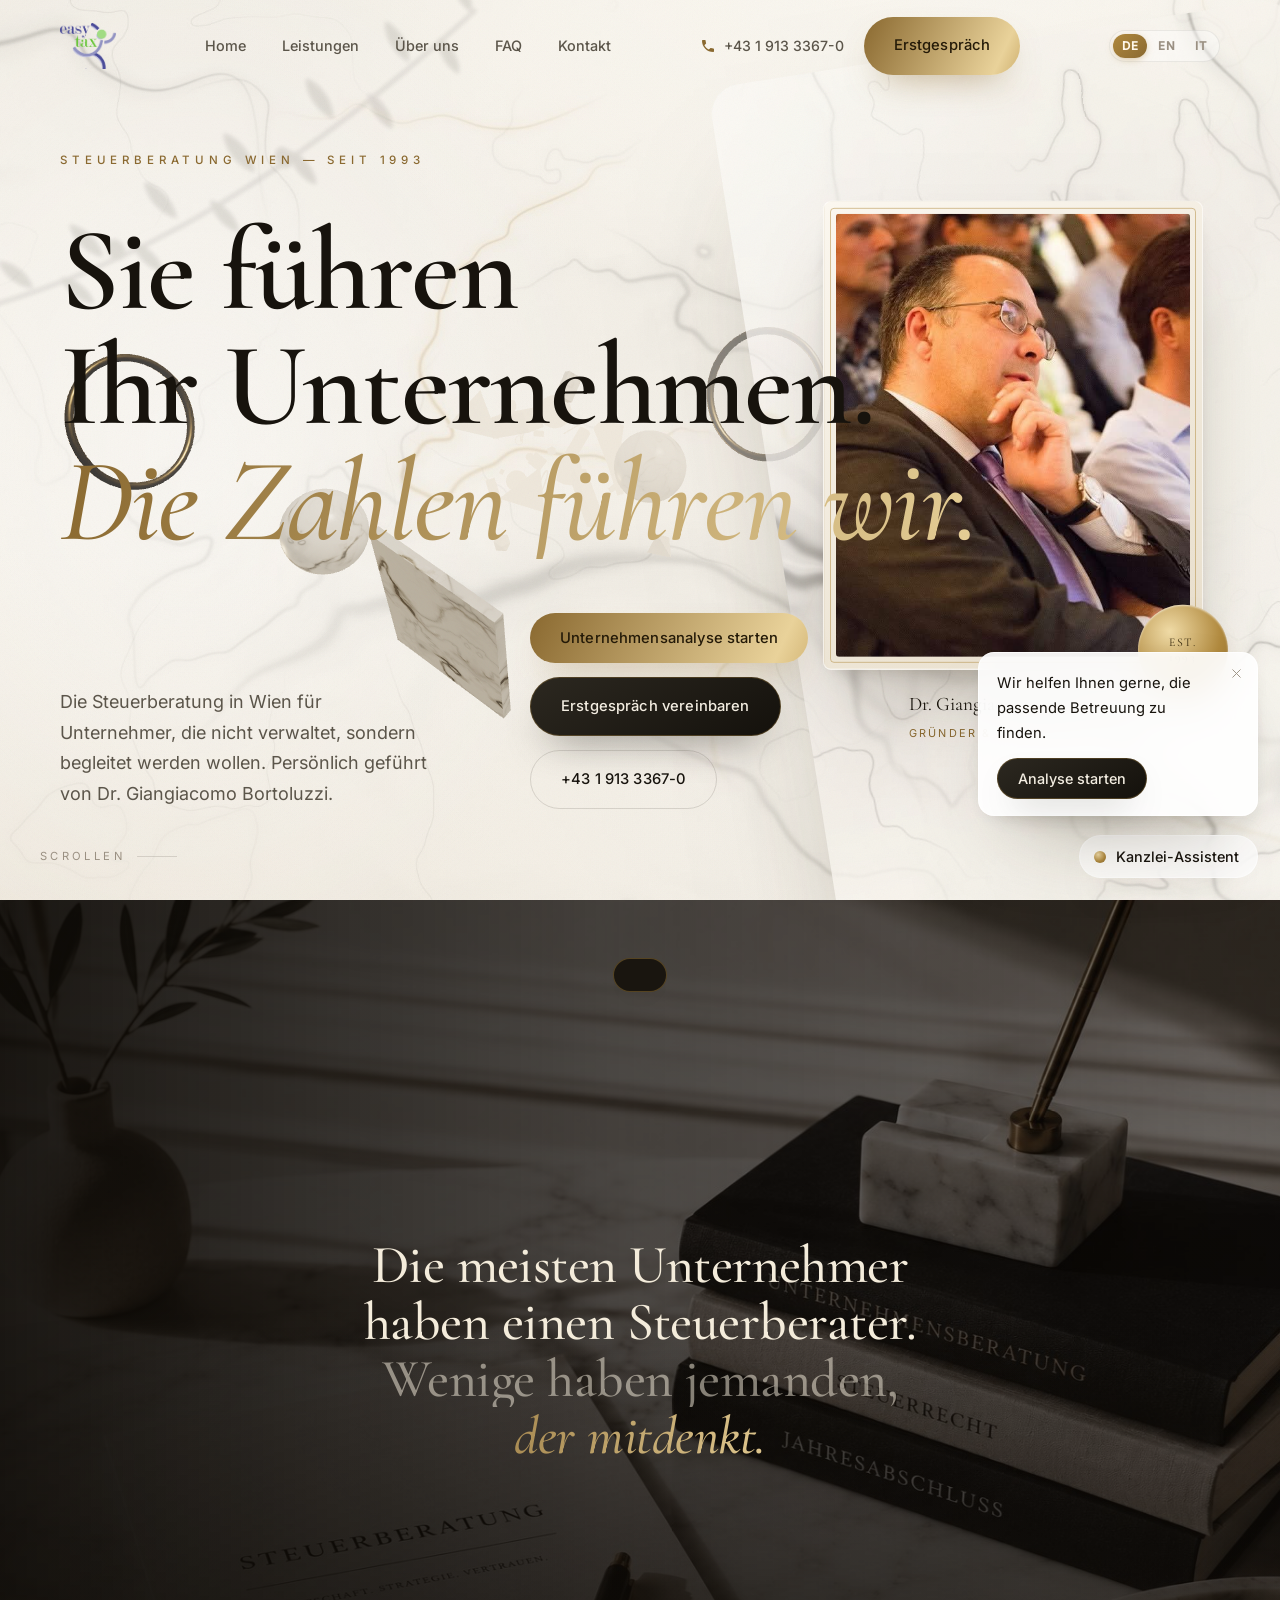
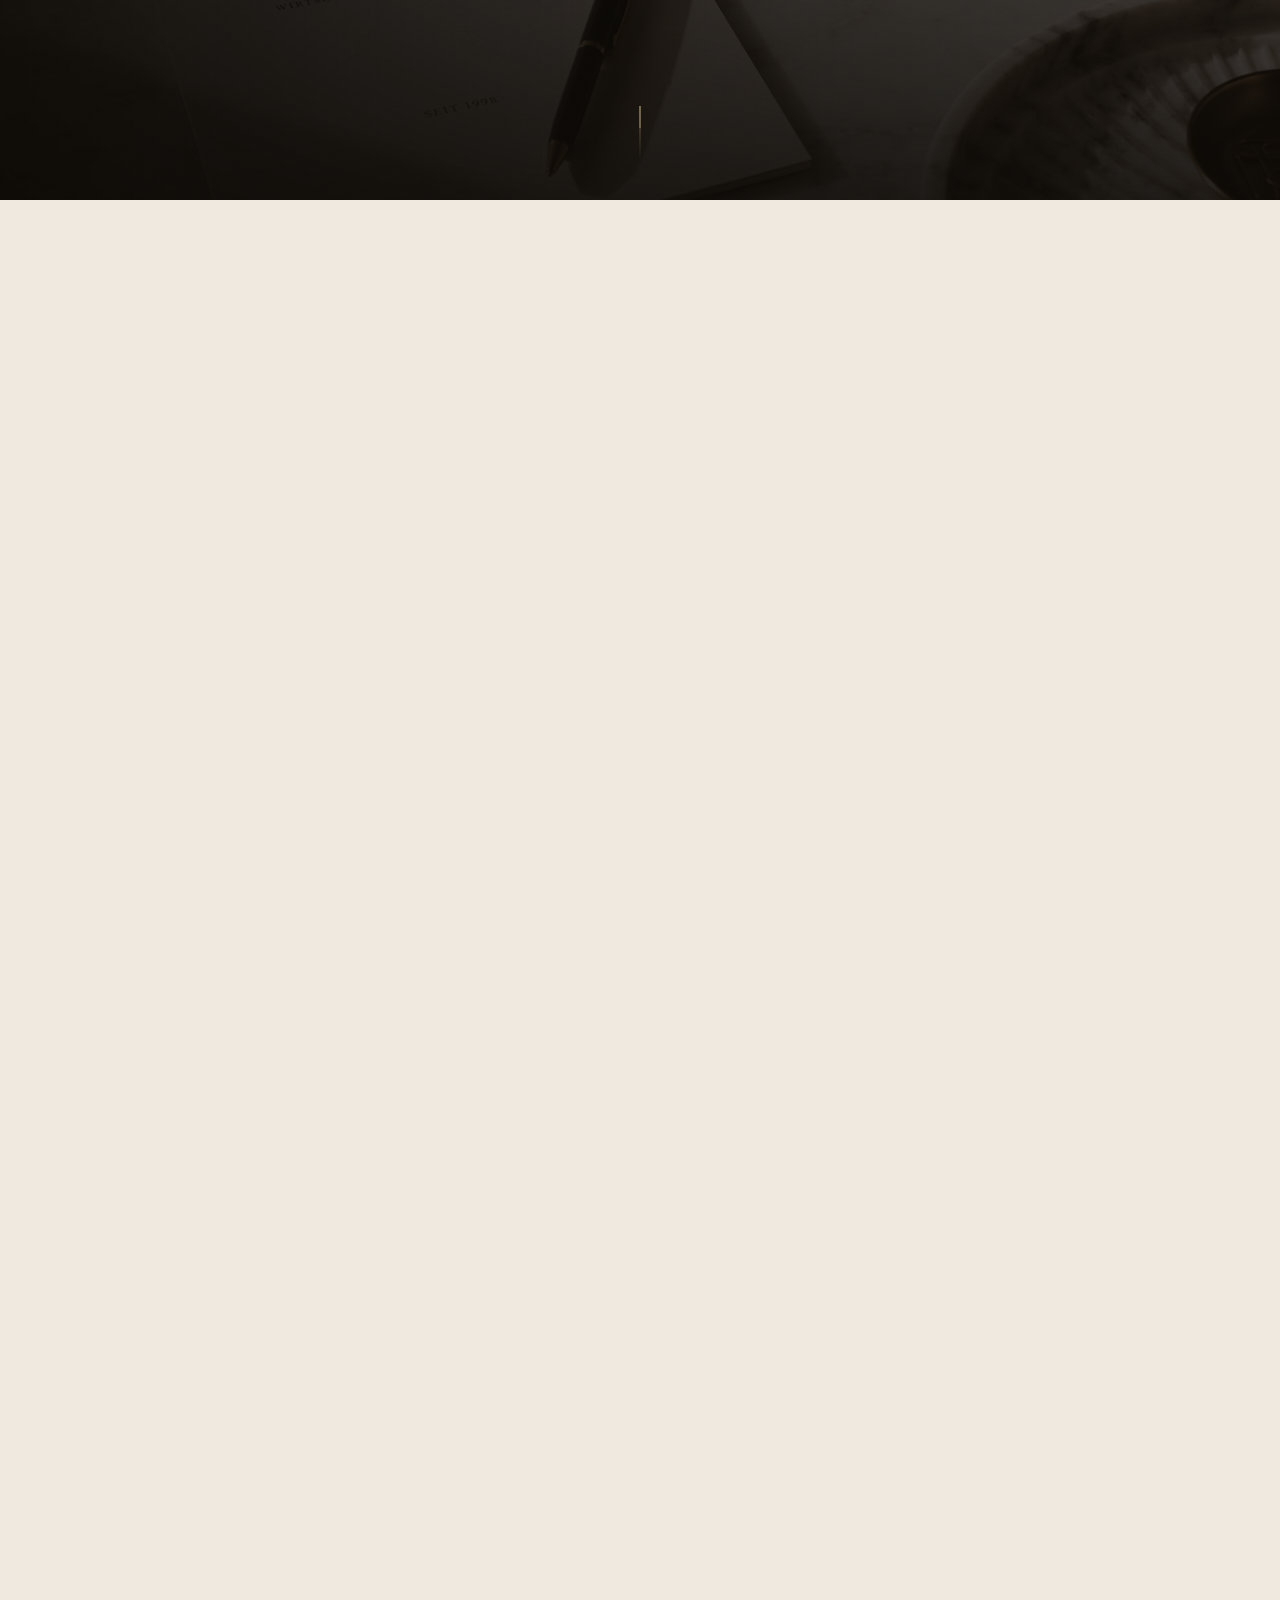
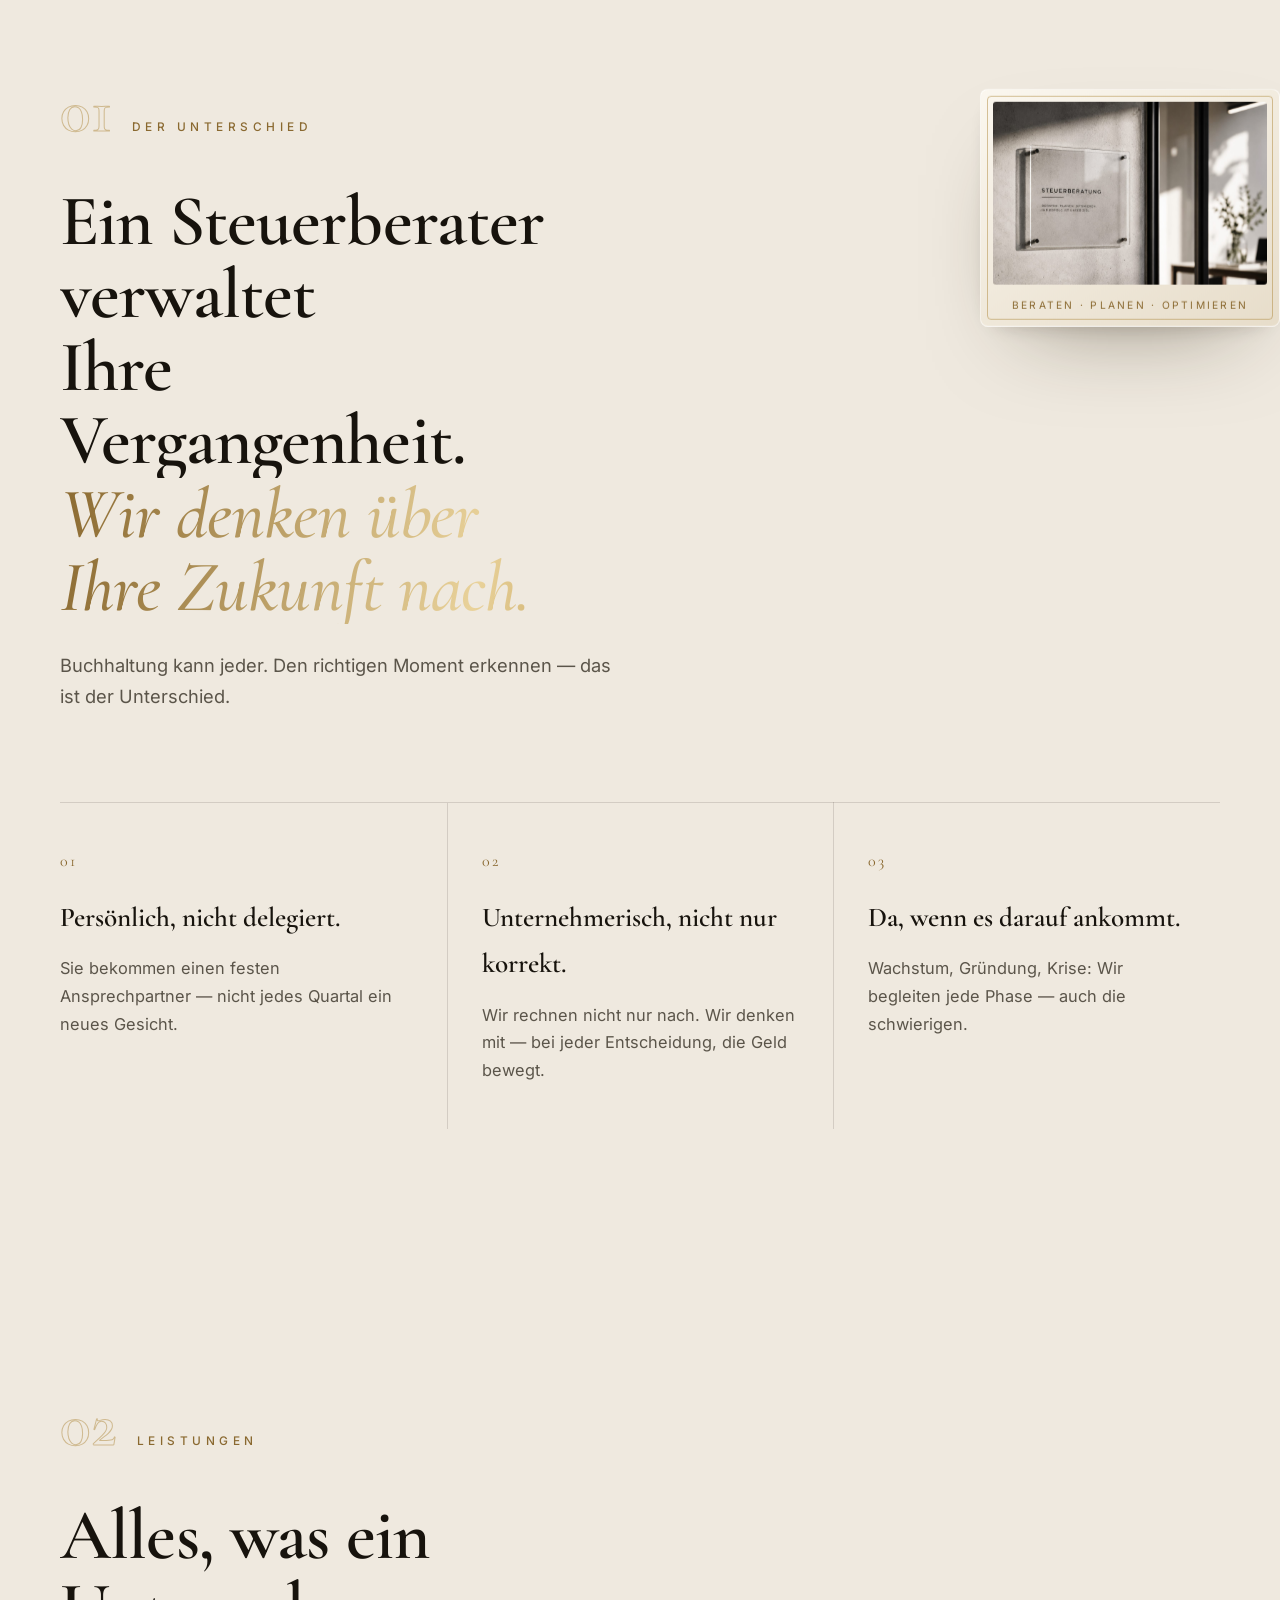
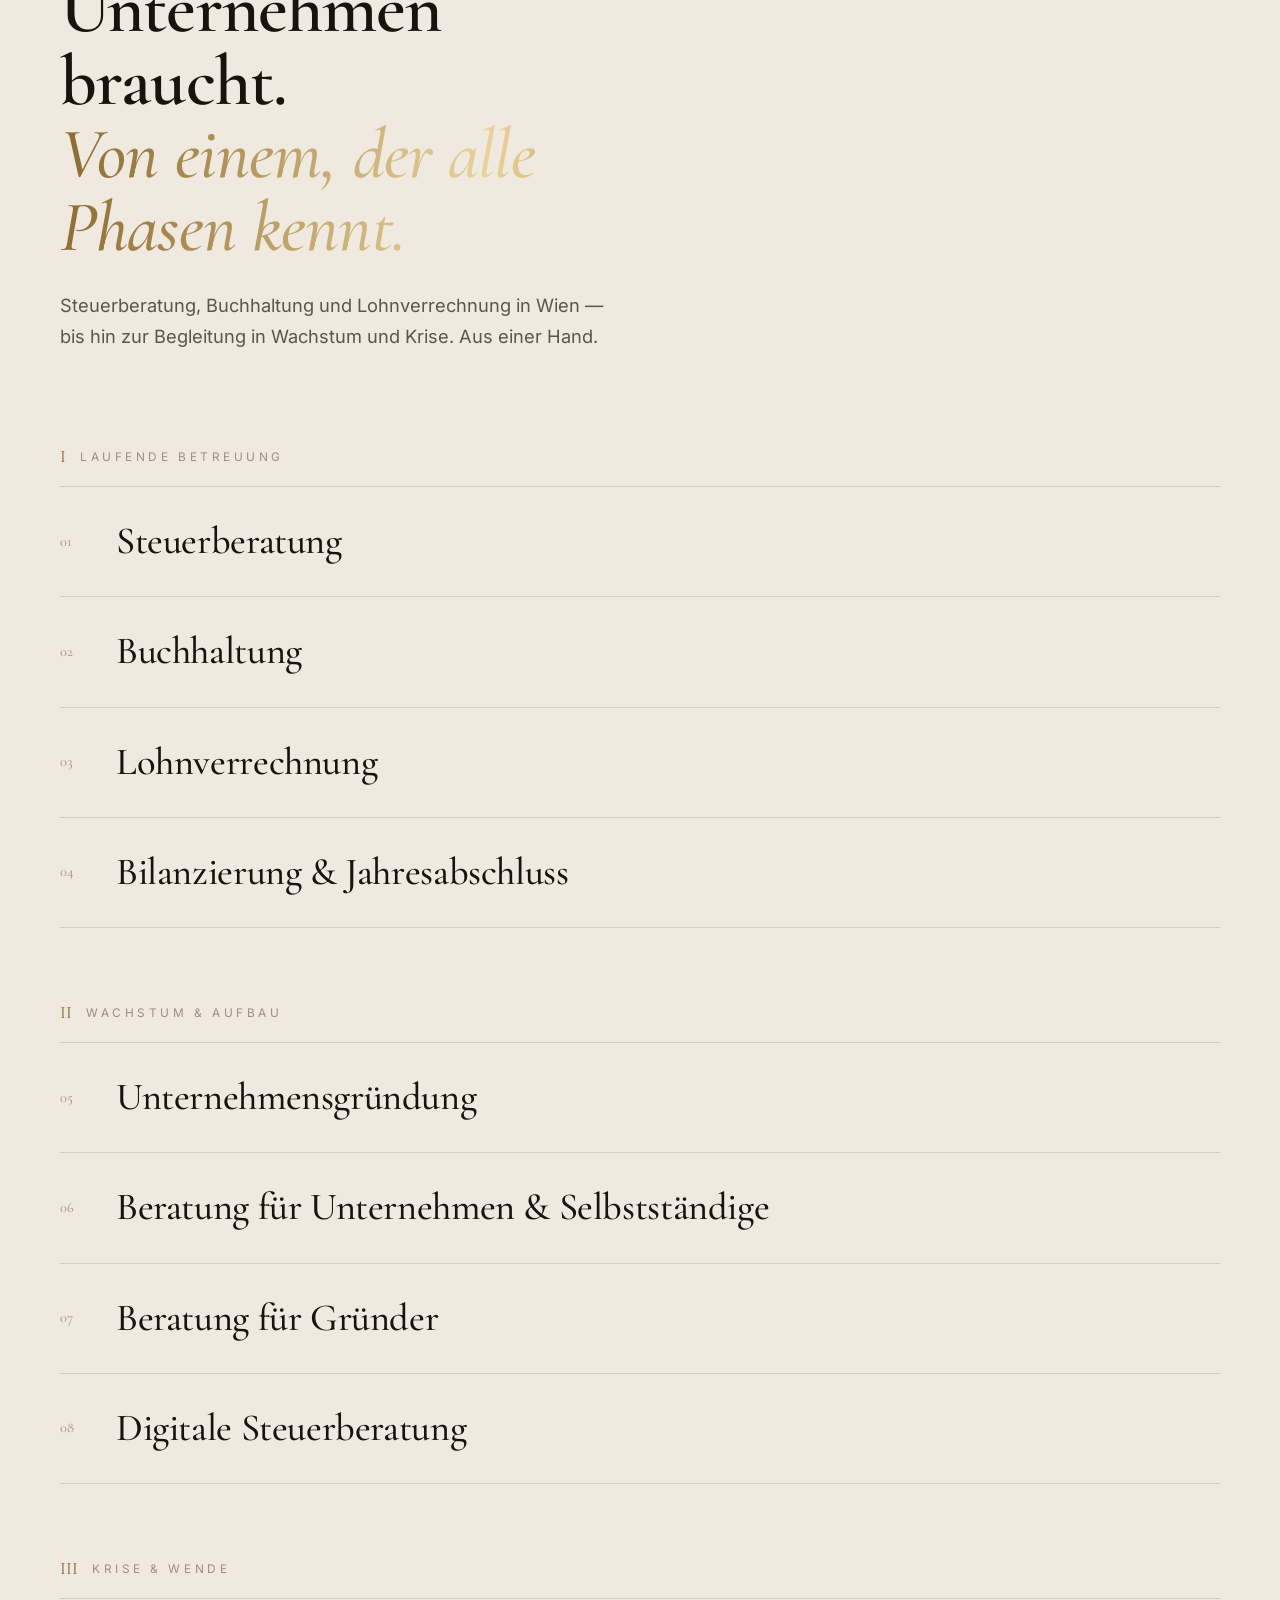
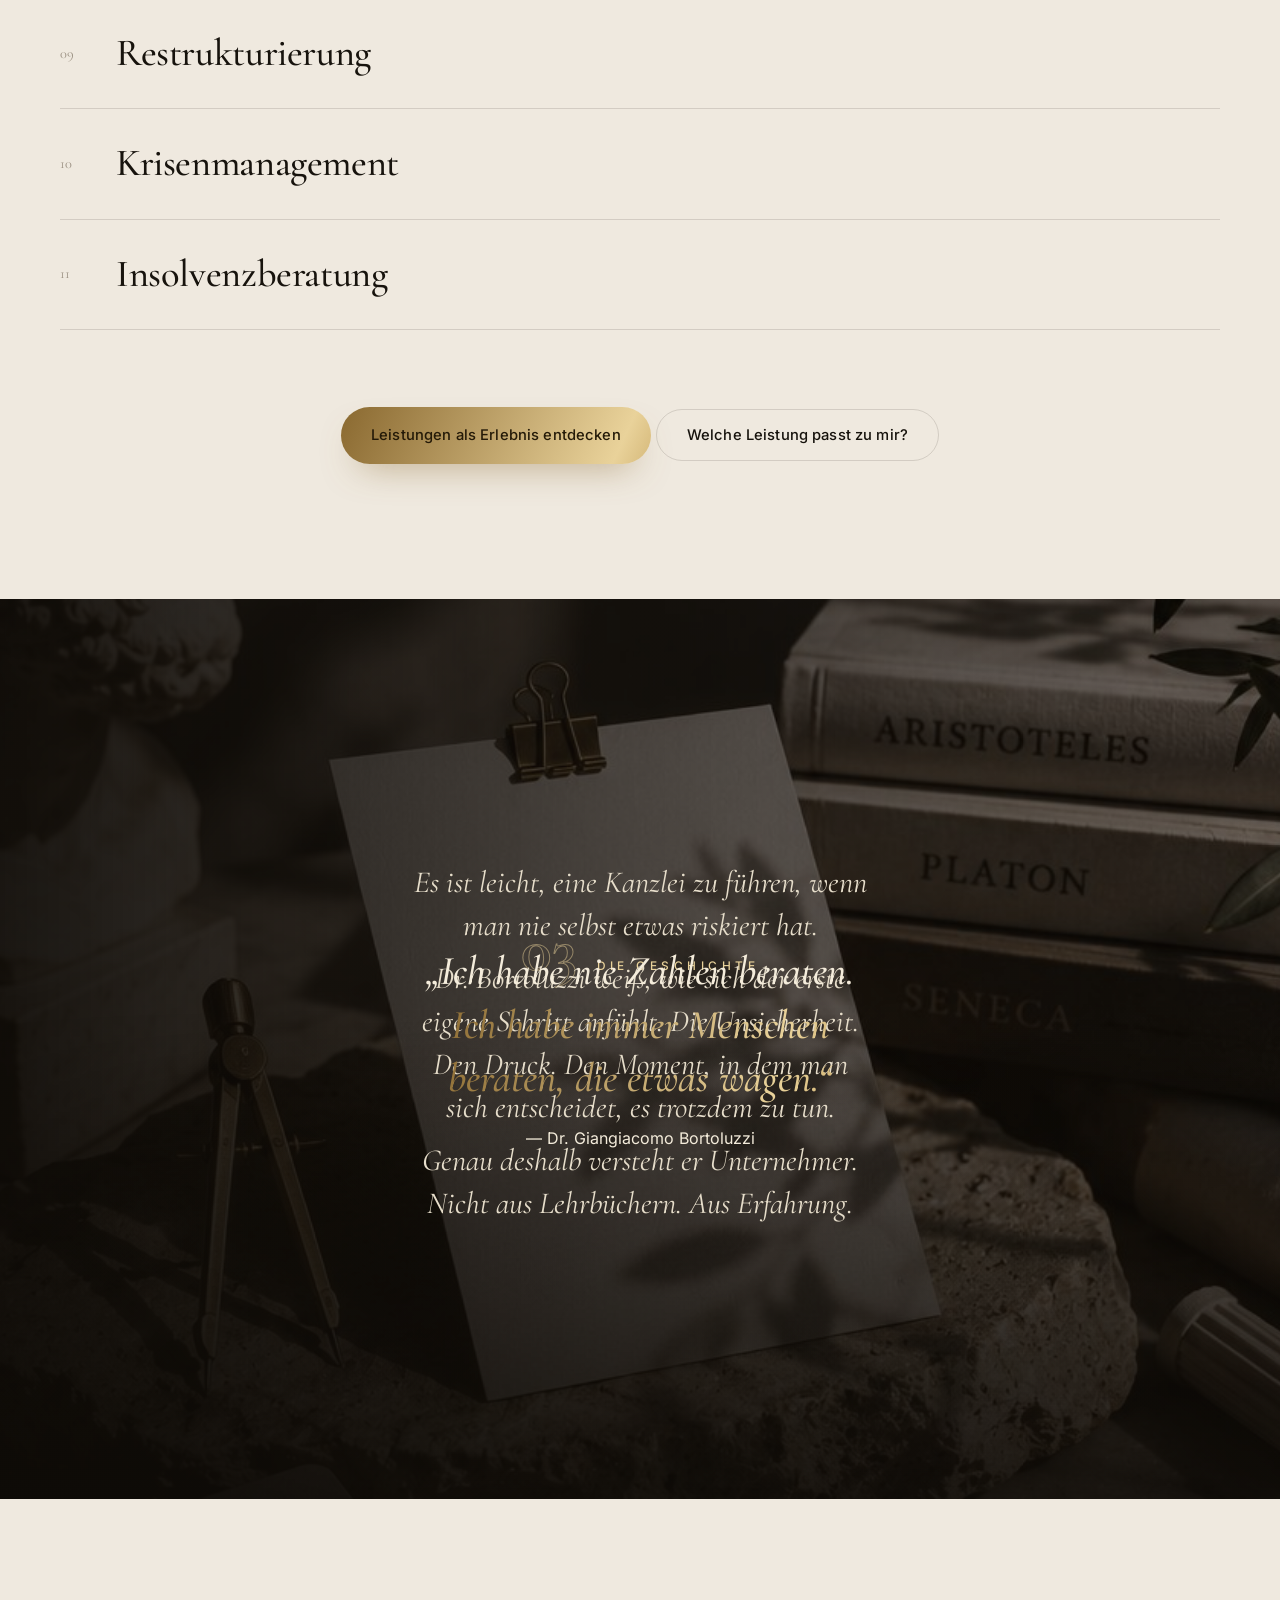
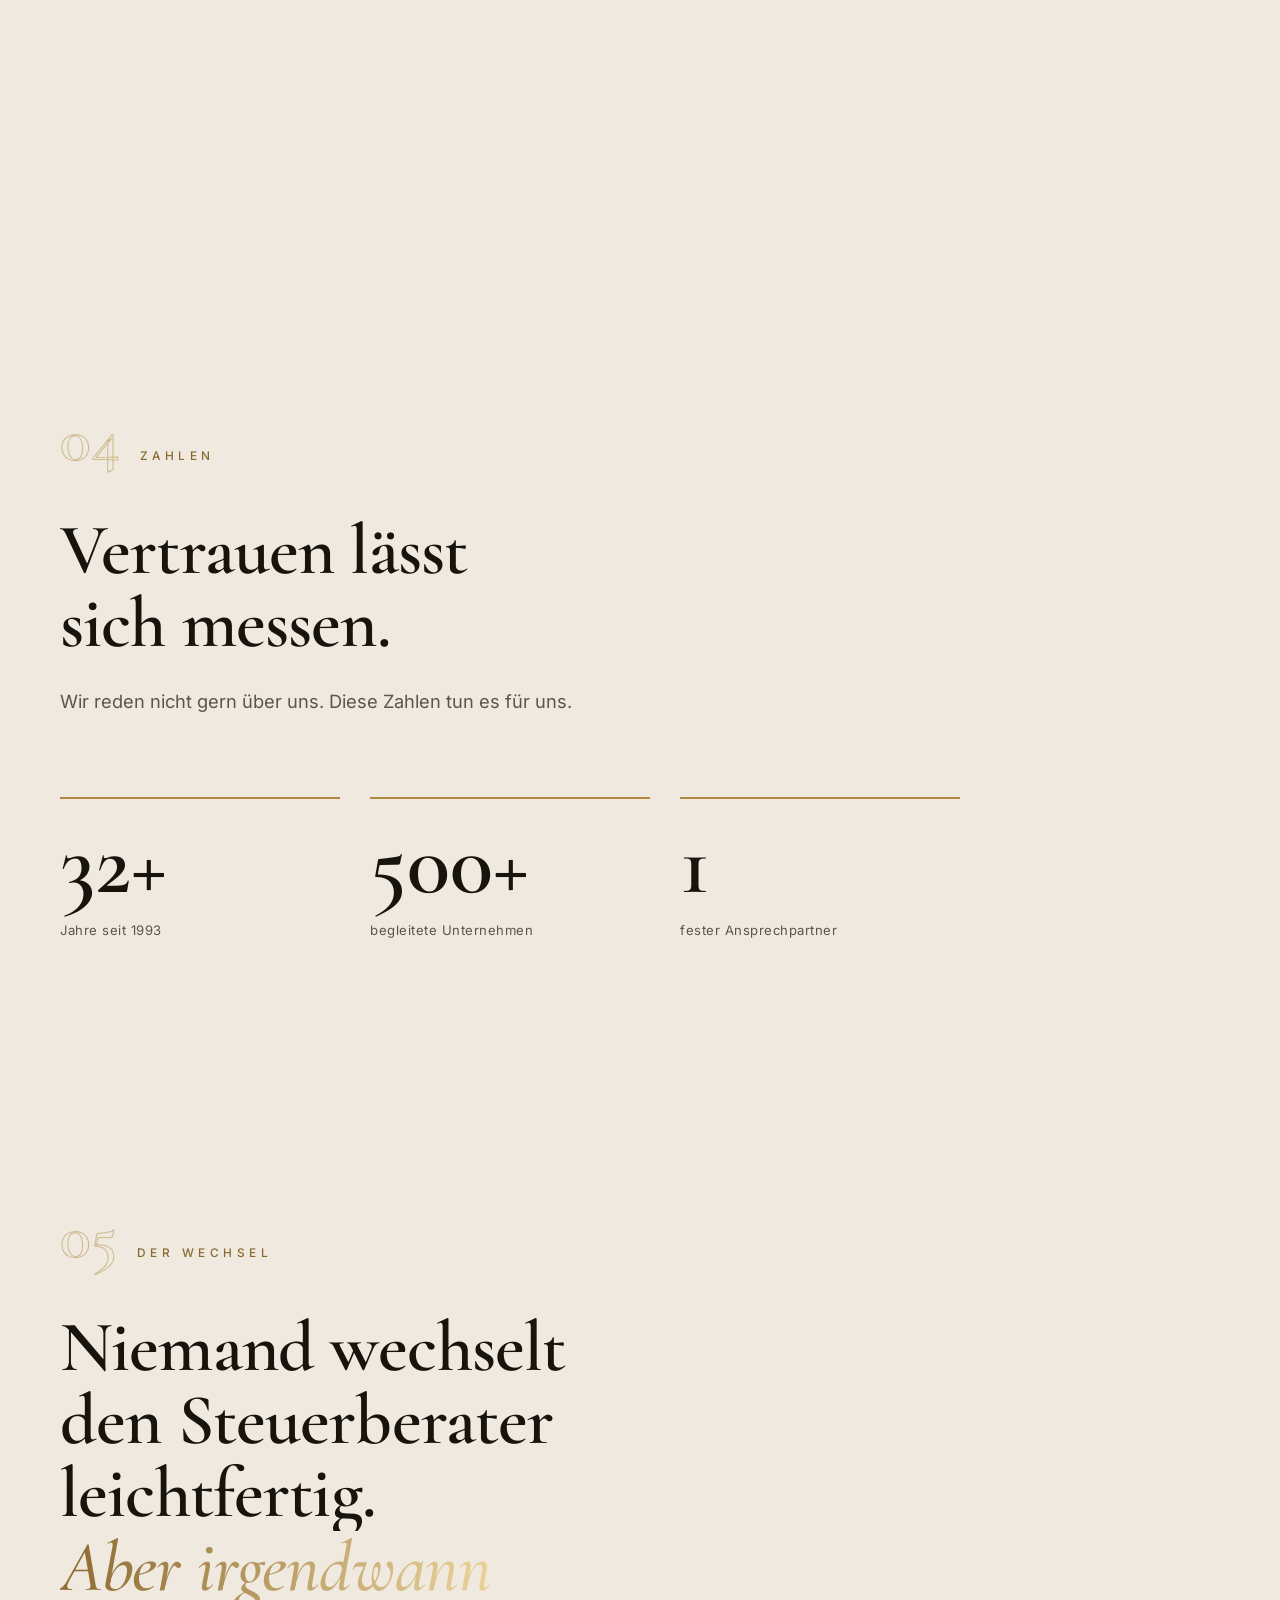
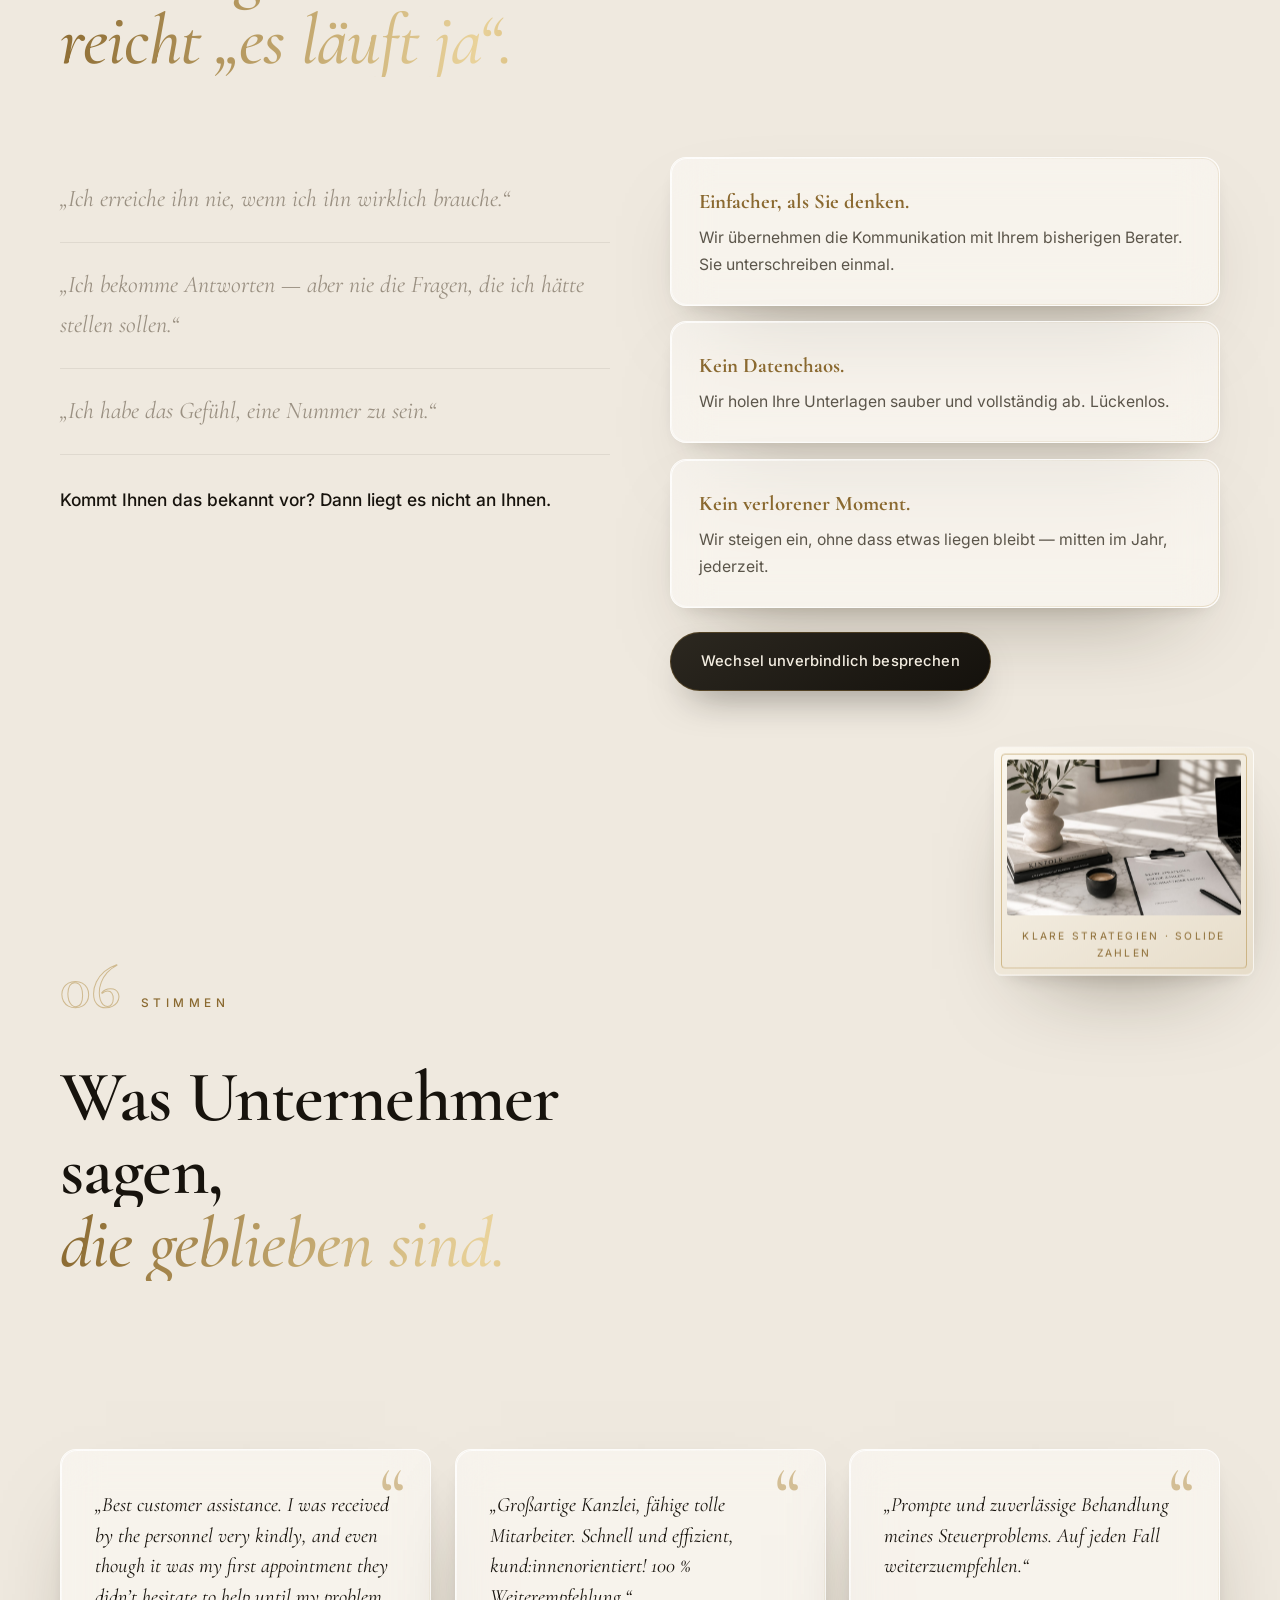
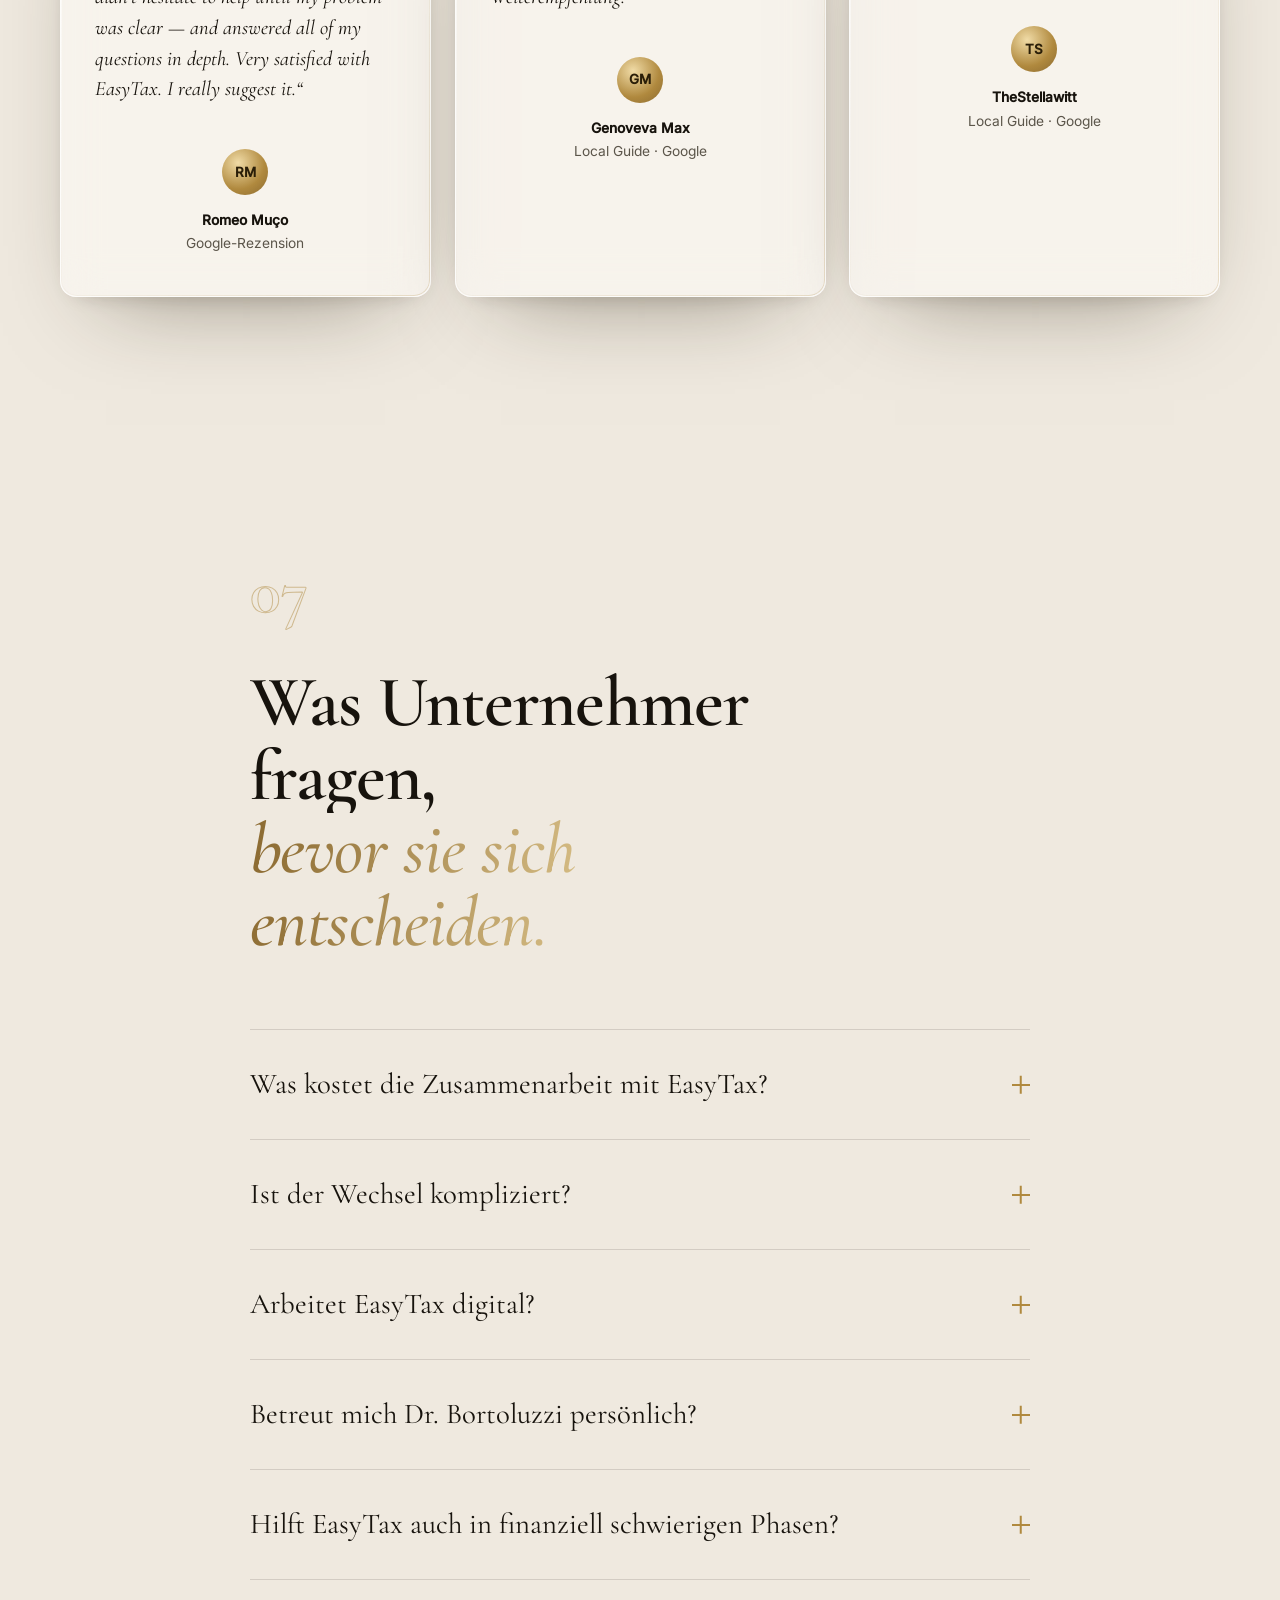
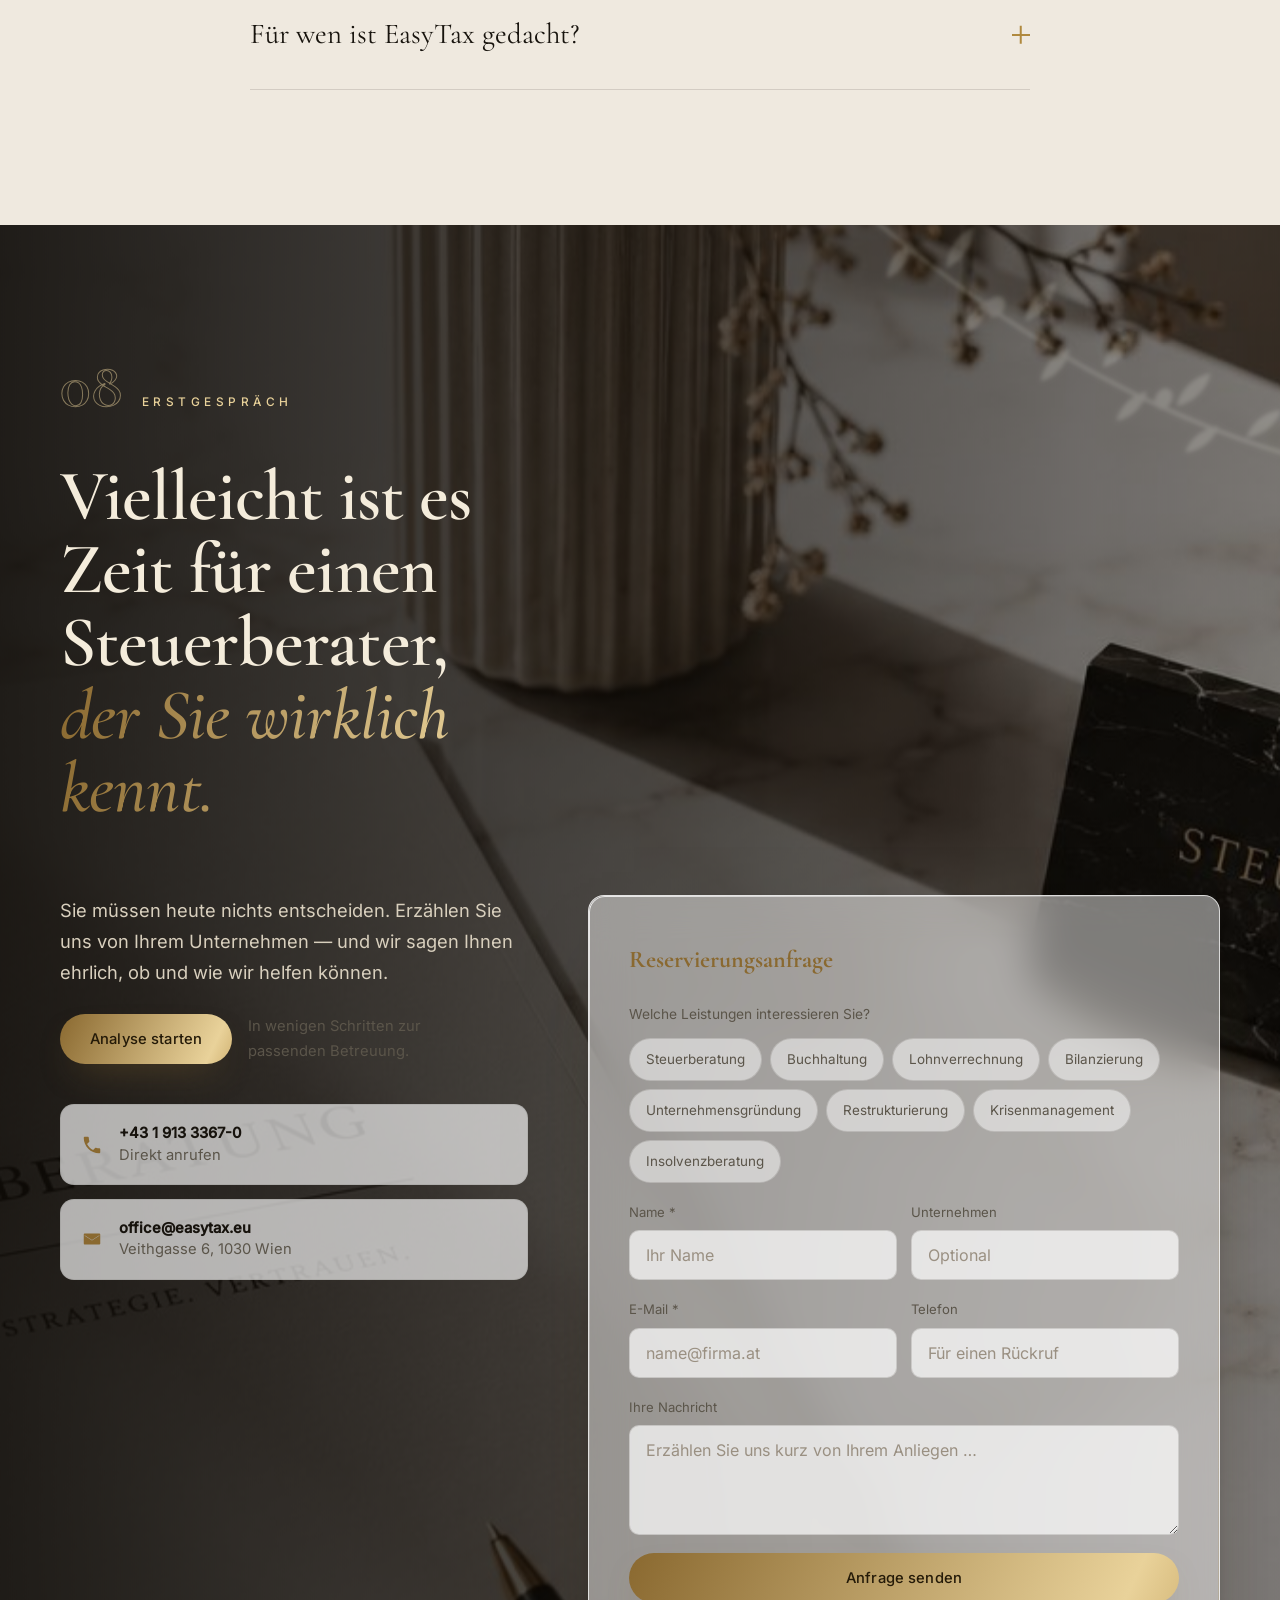
==== commit ea9258ee: "Smoother site, real marble look, auto-send-ready enquiry form Performance - Drop the costly composit" ====
--- a/index.html
+++ b/index.html
@@ -63,7 +63,7 @@
 <canvas id="ambient" class="ambient" aria-hidden="true"></canvas>
 <div class="grain" aria-hidden="true"></div>
 <div class="bg-field" aria-hidden="true"><span class="light-sweep"></span></div>
-<div class="stage" aria-hidden="true"><div class="monolith" data-monolith><img src="assets/img/marble-slab.svg" alt="" /></div></div>
+<div class="stage" aria-hidden="true"><div class="monolith" data-monolith><img src="assets/img/marble-slab.jpg" alt="" /></div></div>
 <div class="cursor-light" aria-hidden="true"></div>
 <div class="cursor" aria-hidden="true"></div>
 <div class="scroll-progress" aria-hidden="true"></div>
@@ -130,7 +130,7 @@
 
   <figure class="hero-plate" data-tilt data-parallax="0.06">
     <div class="plate-frame">
-      <img src="assets/img/dr-bortoluzzi.jpg" alt="Dr. Giangiacomo Bortoluzzi, Gründer von EasyTax" />
+      <img src="assets/img/dr-bortoluzzi.jpg" alt="Dr. Giangiacomo Bortoluzzi, Gründer von EasyTax" decoding="async" />
       <span class="plate-seal" aria-hidden="true"><span>Est.<br/>1993</span></span>
     </div>
     <figcaption><span class="pc-name">Dr. Giangiacomo Bortoluzzi</span><span class="pc-role">Gründer &amp; Steuerberater</span></figcaption>
@@ -424,6 +424,12 @@
       </div>
 
       <form class="request-form glass reveal" id="requestForm" novalidate>
+        <div class="form-success" id="formSuccess" role="status" aria-live="polite" tabindex="-1">
+          <span class="form-success-mark" aria-hidden="true"><svg viewBox="0 0 24 24"><path d="M5 12.5l4.5 4.5L19 7.5"/></svg></span>
+          <h3 class="form-title">Vielen Dank – Ihre Anfrage ist bei uns eingegangen.</h3>
+          <p>Wir melden uns persönlich bei Ihnen, in der Regel innerhalb eines Werktags.</p>
+          <button type="button" class="btn btn-line" id="formAgain"><span>Weitere Anfrage senden</span></button>
+        </div>
         <h3 class="form-title">Reservierungsanfrage</h3>
         <fieldset class="field-services">
           <legend>Welche Leistungen interessieren Sie?</legend>
@@ -447,6 +453,7 @@
           <label class="field"><span class="field-label">Telefon</span><input type="tel" name="phone" autocomplete="tel" placeholder="Für einen Rückruf" /></label>
         </div>
         <label class="field"><span class="field-label">Ihre Nachricht</span><textarea name="message" rows="4" placeholder="Erzählen Sie uns kurz von Ihrem Anliegen …"></textarea></label>
+        <input type="checkbox" name="botcheck" class="hp-field" tabindex="-1" autocomplete="off" aria-hidden="true" />
         <button type="submit" class="btn btn-foil btn-block" data-magnetic><span>Anfrage senden</span></button>
         <p class="form-note">Ihre Anfrage geht direkt an office@easytax.eu · Betreff „Anfrage von Webseite“. Diskret &amp; unverbindlich.</p>
       </form>
--- a/assets/css/styles.css
+++ b/assets/css/styles.css
@@ -47,44 +47,44 @@
 .bg-field {
   position: fixed; inset: 0; z-index: -4;
   background:
-    radial-gradient(120% 90% at 78% -10%, #f7f2e9 0%, transparent 55%),
-    radial-gradient(120% 90% at 0% 110%, #e9e1d3 0%, transparent 55%),
+    radial-gradient(120% 90% at 78% -10%, rgba(255,253,247,.55) 0%, transparent 55%),
+    radial-gradient(120% 90% at 0% 110%, rgba(233,225,211,.6) 0%, transparent 55%),
+    linear-gradient(rgba(239,233,223,.34), rgba(239,233,223,.34)),
+    url("../img/marble-bg.jpg") center / cover no-repeat,
     var(--paper);
-  overflow: hidden;
+  overflow: hidden; contain: strict;
 }
 .light-sweep {
   position: absolute; top: -30%; left: -30%; width: 90%; height: 160%;
-  background: radial-gradient(closest-side, rgba(255,255,255,.55), transparent 70%);
-  filter: blur(30px); mix-blend-mode: soft-light;
-  animation: sweep 22s var(--e2) infinite alternate;
+  background: radial-gradient(closest-side, rgba(255,255,255,.42), rgba(255,255,255,.16) 46%, rgba(255,255,255,0) 74%);
+  animation: sweep 22s var(--e2) infinite alternate; will-change: transform;
 }
 @keyframes sweep { to { transform: translate3d(70vw, 12vh, 0) scale(1.15); } }
 
 .grain {
   position: fixed; inset: 0; z-index: -1; pointer-events: none; opacity: .04;
   background-image: url("data:image/svg+xml,%3Csvg xmlns='http://www.w3.org/2000/svg' width='160' height='160'%3E%3Cfilter id='n'%3E%3CfeTurbulence type='fractalNoise' baseFrequency='.85' numOctaves='2'/%3E%3C/filter%3E%3Crect width='100%25' height='100%25' filter='url(%23n)'/%3E%3C/svg%3E");
-  background-size: 180px 180px; animation: grain 6s steps(4) infinite;
-}
-@keyframes grain { 0%,100%{background-position:0 0} 25%{background-position:-30px 20px} 50%{background-position:20px -20px} 75%{background-position:-20px -30px} }
+  background-size: 180px 180px;
+}
 
 /* traveling marble monolith */
 .stage { position: fixed; inset: 0; z-index: -2; pointer-events: none; overflow: hidden; }
 .monolith {
   position: absolute; right: -8%; top: 4%; width: 46vw; max-width: 720px; height: 128vh;
-  border-radius: 30px; overflow: hidden; opacity: .5;
+  border-radius: 30px; overflow: hidden; opacity: .78;
   box-shadow: 0 80px 140px -70px rgba(45,35,15,.6);
   transform: rotate(-9deg) translateY(0);
   will-change: transform;
 }
 .monolith img { width: 100%; height: 100%; object-fit: cover; }
-.monolith::after { content:""; position:absolute; inset:0; background: linear-gradient(120deg, rgba(255,255,255,.4), transparent 40%); }
+.monolith::after { content:""; position:absolute; inset:0; background: linear-gradient(118deg, rgba(255,255,255,.5), rgba(255,255,255,0) 34%, rgba(255,255,255,0) 58%, rgba(255,255,255,.22) 72%, rgba(255,255,255,0) 86%); }
 
 /* cursor + light */
 .cursor-light {
   position: fixed; top: 0; left: 0; width: 520px; height: 520px; margin: -260px 0 0 -260px;
   border-radius: 50%; pointer-events: none; z-index: 1; opacity: 0;
-  background: radial-gradient(closest-side, rgba(233,210,154,.22), rgba(233,210,154,0) 70%);
-  mix-blend-mode: soft-light; transition: opacity .6s;
+  background: radial-gradient(closest-side, rgba(255,244,214,.2), rgba(255,244,214,0) 70%);
+  transition: opacity .6s; will-change: transform;
 }
 /* Native mouse cursor stays visible everywhere. The hard custom dot is
    disabled; only the soft ambient light glow follows the pointer. */
@@ -92,7 +92,7 @@
 .has-cursor .cursor-light.on { opacity: 1; }
 
 /* scroll progress */
-.scroll-progress { position: fixed; top: 0; left: 0; height: 2px; width: 0; z-index: 200;
+.scroll-progress { position: fixed; top: 0; left: 0; height: 2px; width: 100%; transform: scaleX(0); transform-origin: 0 50%; will-change: transform; z-index: 200;
   background: linear-gradient(90deg, var(--gold-deep), var(--gold-hi)); box-shadow: 0 0 12px rgba(176,137,62,.5); }
 
 /* intro curtain — premium logo reveal */
@@ -100,8 +100,9 @@
   background:
     radial-gradient(120% 90% at 50% 42%, #f6f1e8 0%, var(--paper) 46%, var(--paper-2) 100%);
   display: grid; place-items: center;
-  transition: transform 1.15s var(--e1) .15s, opacity .7s ease .95s, filter 1.1s var(--e1) .15s; }
-.intro.done { transform: translateY(-101%); opacity: 0; filter: blur(4px); pointer-events: none; }
+  transition: transform 1.15s var(--e1) .15s, opacity .7s ease .95s; will-change: transform; }
+.intro.done { transform: translateY(-101%); opacity: 0; pointer-events: none; }
+.intro.gone { display: none; }
 .intro-stage { position: relative; display: flex; flex-direction: column; align-items: center;
   transform: translateY(0); animation: introRise 1.2s var(--e1) .1s both; }
 .intro.done .intro-stage { transform: scale(1.05); opacity: 0; transition: transform 1s var(--e1), opacity .5s ease; }
@@ -229,7 +230,8 @@
   border: 1px solid var(--line-2); border-radius: 100px; background: rgba(255,255,255,.4); }
 .lang-switch button { font-family: var(--sans); font-size: .72rem; font-weight: 600; letter-spacing: .04em;
   color: var(--mute); background: none; border: 0; padding: 5px 9px; border-radius: 100px; cursor: pointer;
-  transition: color .3s, background .3s, box-shadow .3s; }
+  transition: color .3s, background .3s, box-shadow .3s;
+  touch-action: manipulation; -webkit-tap-highlight-color: transparent; user-select: none; }
 .lang-switch button:hover { color: var(--ink); }
 .lang-switch button[aria-pressed="true"] { color: #fff8ea;
   background: linear-gradient(135deg, var(--gold), var(--gold-deep)); box-shadow: 0 2px 8px -2px rgba(176,137,62,.6); }
@@ -413,6 +415,19 @@
 .field input:focus, .field textarea:focus { outline: none; border-color: var(--gold); background: #fff; box-shadow: 0 0 0 4px rgba(176,137,62,.13); }
 .field input.invalid, .field textarea.invalid { border-color: #b8523c; }
 .form-note { font-size: .78rem; color: var(--mute); text-align: center; margin-top: 2px; }
+.hp-field { position: absolute !important; left: -9999px !important; width: 1px; height: 1px; opacity: 0; pointer-events: none; }
+.request-form button[disabled] { opacity: .7; cursor: progress; }
+.form-success { display: none; flex-direction: column; align-items: center; text-align: center; gap: 16px; padding: 34px 8px; outline: none; }
+.form-success p { color: var(--soft); max-width: 40ch; }
+.form-success-mark { width: 62px; height: 62px; border-radius: 50%; display: grid; place-items: center;
+  background: linear-gradient(135deg, var(--gold-hi), var(--gold)); box-shadow: 0 16px 34px -16px rgba(138,105,48,.7); }
+.form-success-mark svg { width: 28px; height: 28px; fill: none; stroke: #fffaf0; stroke-width: 2.4; stroke-linecap: round; stroke-linejoin: round;
+  stroke-dasharray: 26; stroke-dashoffset: 26; }
+.request-form.sent > :not(.form-success) { display: none; }
+.request-form.sent .form-success { display: flex; animation: formDone .7s var(--e2) both; }
+.request-form.sent .form-success-mark svg { animation: formTick .6s var(--e2) .25s forwards; }
+@keyframes formDone { from { opacity: 0; transform: translateY(14px); } to { opacity: 1; transform: none; } }
+@keyframes formTick { to { stroke-dashoffset: 0; } }
 
 /* ---------- Footer ---------- */
 .site-footer { border-top: 1px solid var(--line-2); margin-top: 40px; padding: 80px 0 34px; background: rgba(255,255,255,.34);
@@ -447,7 +462,8 @@
 @media (max-width: 860px) {
   .nav, .header-cta { display: none; }
   .nav-toggle { display: flex; }
-  .lang-switch { margin-left: auto; }
+  .lang-switch { margin-left: auto; gap: 3px; padding: 4px; }
+  .lang-switch button { font-size: .82rem; padding: 9px 13px; min-height: 40px; min-width: 42px; }
   .site-header.menu-open .nav { display: flex; flex-direction: column; position: absolute; top: 84px; left: 0; right: 0;
     background: rgba(239,233,223,.98); backdrop-filter: blur(20px); padding: 28px 40px; gap: 22px; border-bottom: 1px solid var(--line); }
   .site-header.menu-open .nav a { font-family: var(--serif); font-size: 1.4rem; }
@@ -537,7 +553,7 @@
 
 /* olive-leaf cast light */
 .olive-shadow { position: absolute; pointer-events: none; z-index: 1; width: 46vw; max-width: 640px;
-  opacity: .12; filter: blur(2px); mix-blend-mode: multiply; }
+  opacity: .1; filter: blur(2px); will-change: transform; }
 .olive-shadow img { width: 100%; display: block; }
 .olive-shadow--hero { top: -6%; left: -6%; animation: oliveDrift 16s var(--e2) infinite alternate; }
 .olive-shadow--contact { top: -8%; right: -6%; left: auto; transform: scaleX(-1); opacity: .18; mix-blend-mode: screen; filter: blur(2px) invert(1) sepia(.4); }
@@ -583,6 +599,14 @@
 @media (max-width: 860px) {
   .light-sweep { display: none; }
 }
+/* Touch / small screens: milk glass without live backdrop blur. The 3D world
+   behind keeps moving, so every blurred panel would be re-blurred each frame. */
+@media (max-width: 860px), (hover: none) {
+  .glass { background: rgba(255,255,255,.8); backdrop-filter: none; -webkit-backdrop-filter: none; }
+  .site-header.scrolled { background: rgba(244,239,230,.95); backdrop-filter: none; -webkit-backdrop-filter: none; }
+  .site-footer { background: rgba(255,255,255,.6); backdrop-filter: none; -webkit-backdrop-filter: none; }
+  .legal-panel { background: rgba(255,255,255,.84); backdrop-filter: none; -webkit-backdrop-filter: none; }
+}
 /* Fallback if backdrop-filter unsupported: keep glass legible */
 @supports not ((-webkit-backdrop-filter: blur(1px)) or (backdrop-filter: blur(1px))) {
   .glass, .request-form.glass { background: rgba(255,255,255,.9); }
--- a/assets/css/legal.css
+++ b/assets/css/legal.css
@@ -15,6 +15,10 @@
 .legal-h1 { font-family: var(--serif); font-weight: 600; line-height: 1.04; letter-spacing: -.012em; color: var(--ink);
   font-size: clamp(2.3rem, 5.4vw, 4rem); max-width: 18ch; }
 .legal-sub { color: var(--soft); font-size: 1.1rem; margin-top: 20px; max-width: 60ch; }
+.legal-lang-note { margin: 0 0 clamp(26px,4vw,40px); padding: 12px 18px; max-width: 62ch;
+  font-size: .84rem; line-height: 1.5; color: var(--gold-deep);
+  border-left: 2px solid var(--hair); background: rgba(176,137,62,.06); border-radius: 0 8px 8px 0; }
+html[lang="de"] .legal-lang-note { display: none; }
 
 .legal-panel { position: relative; padding: clamp(28px, 4vw, 56px); border-radius: 22px;
   background: rgba(255,255,255,.6); backdrop-filter: blur(22px) saturate(135%); -webkit-backdrop-filter: blur(22px) saturate(135%);
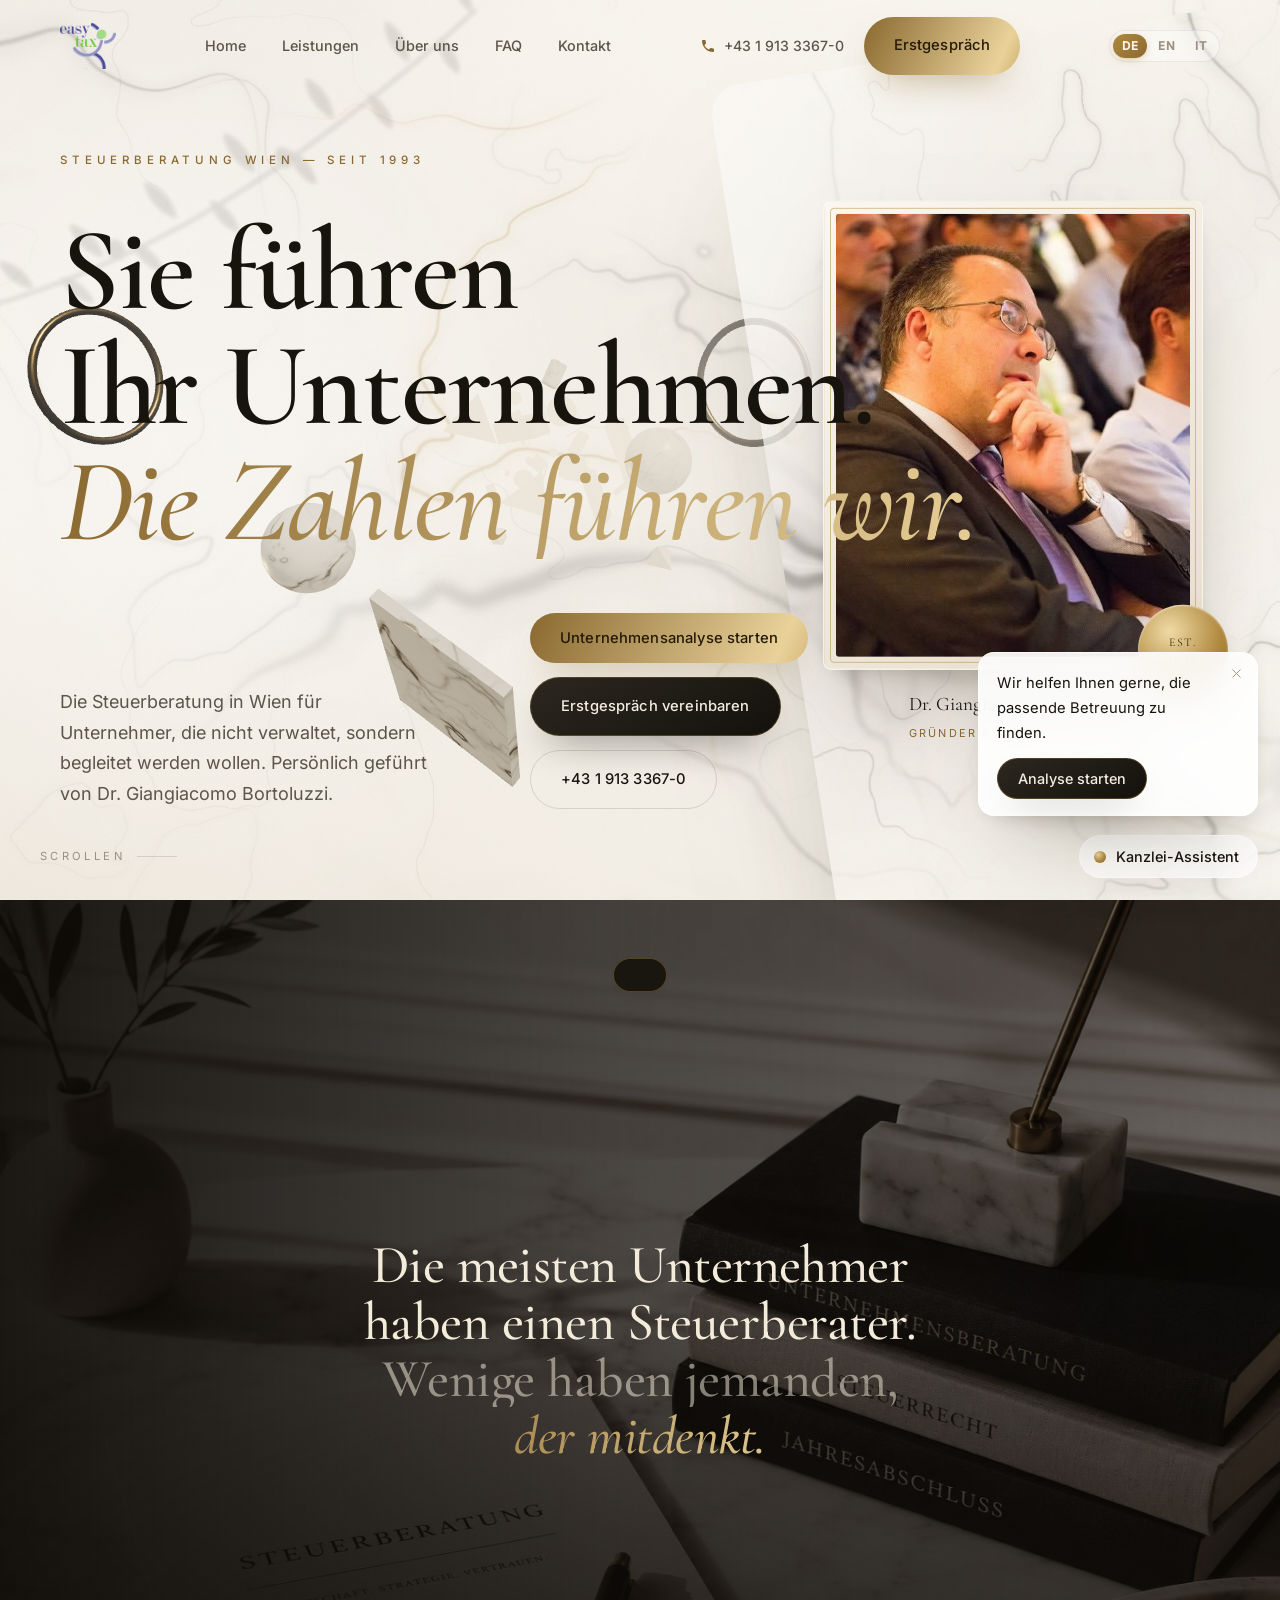
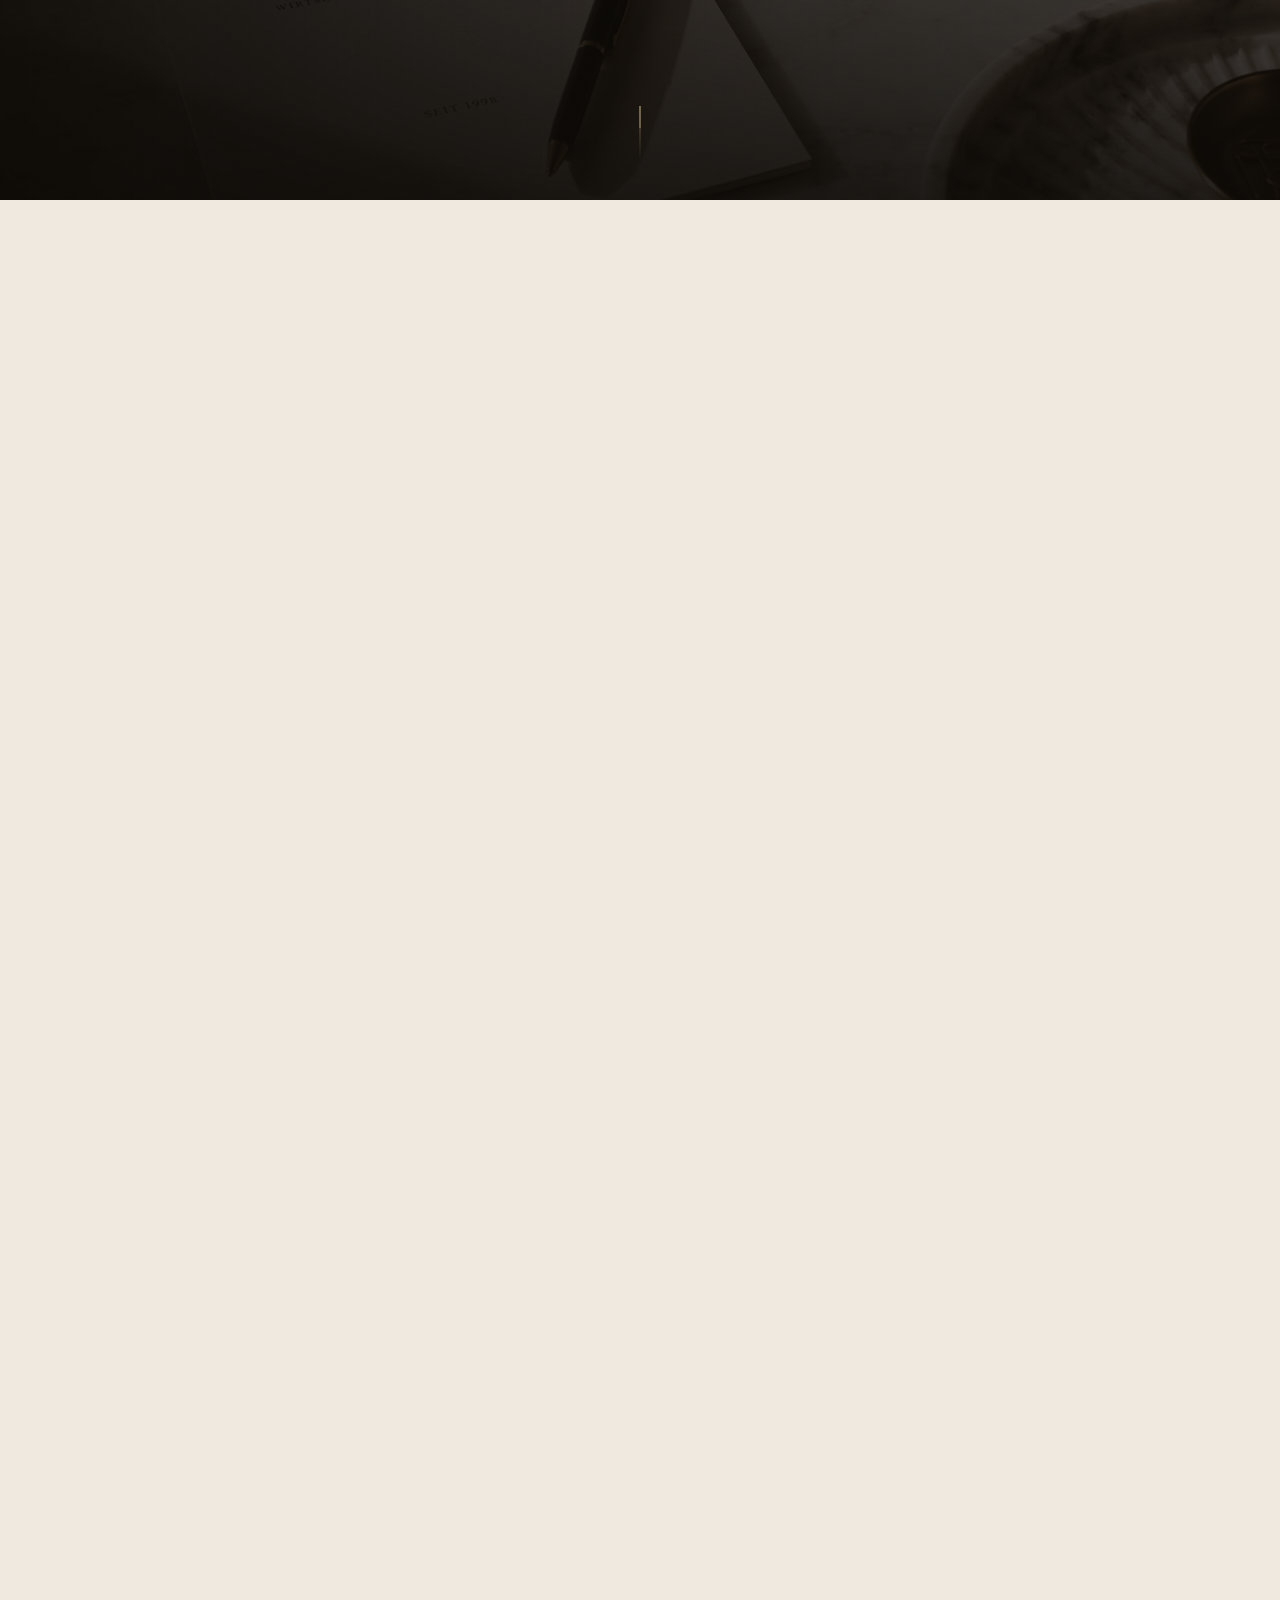
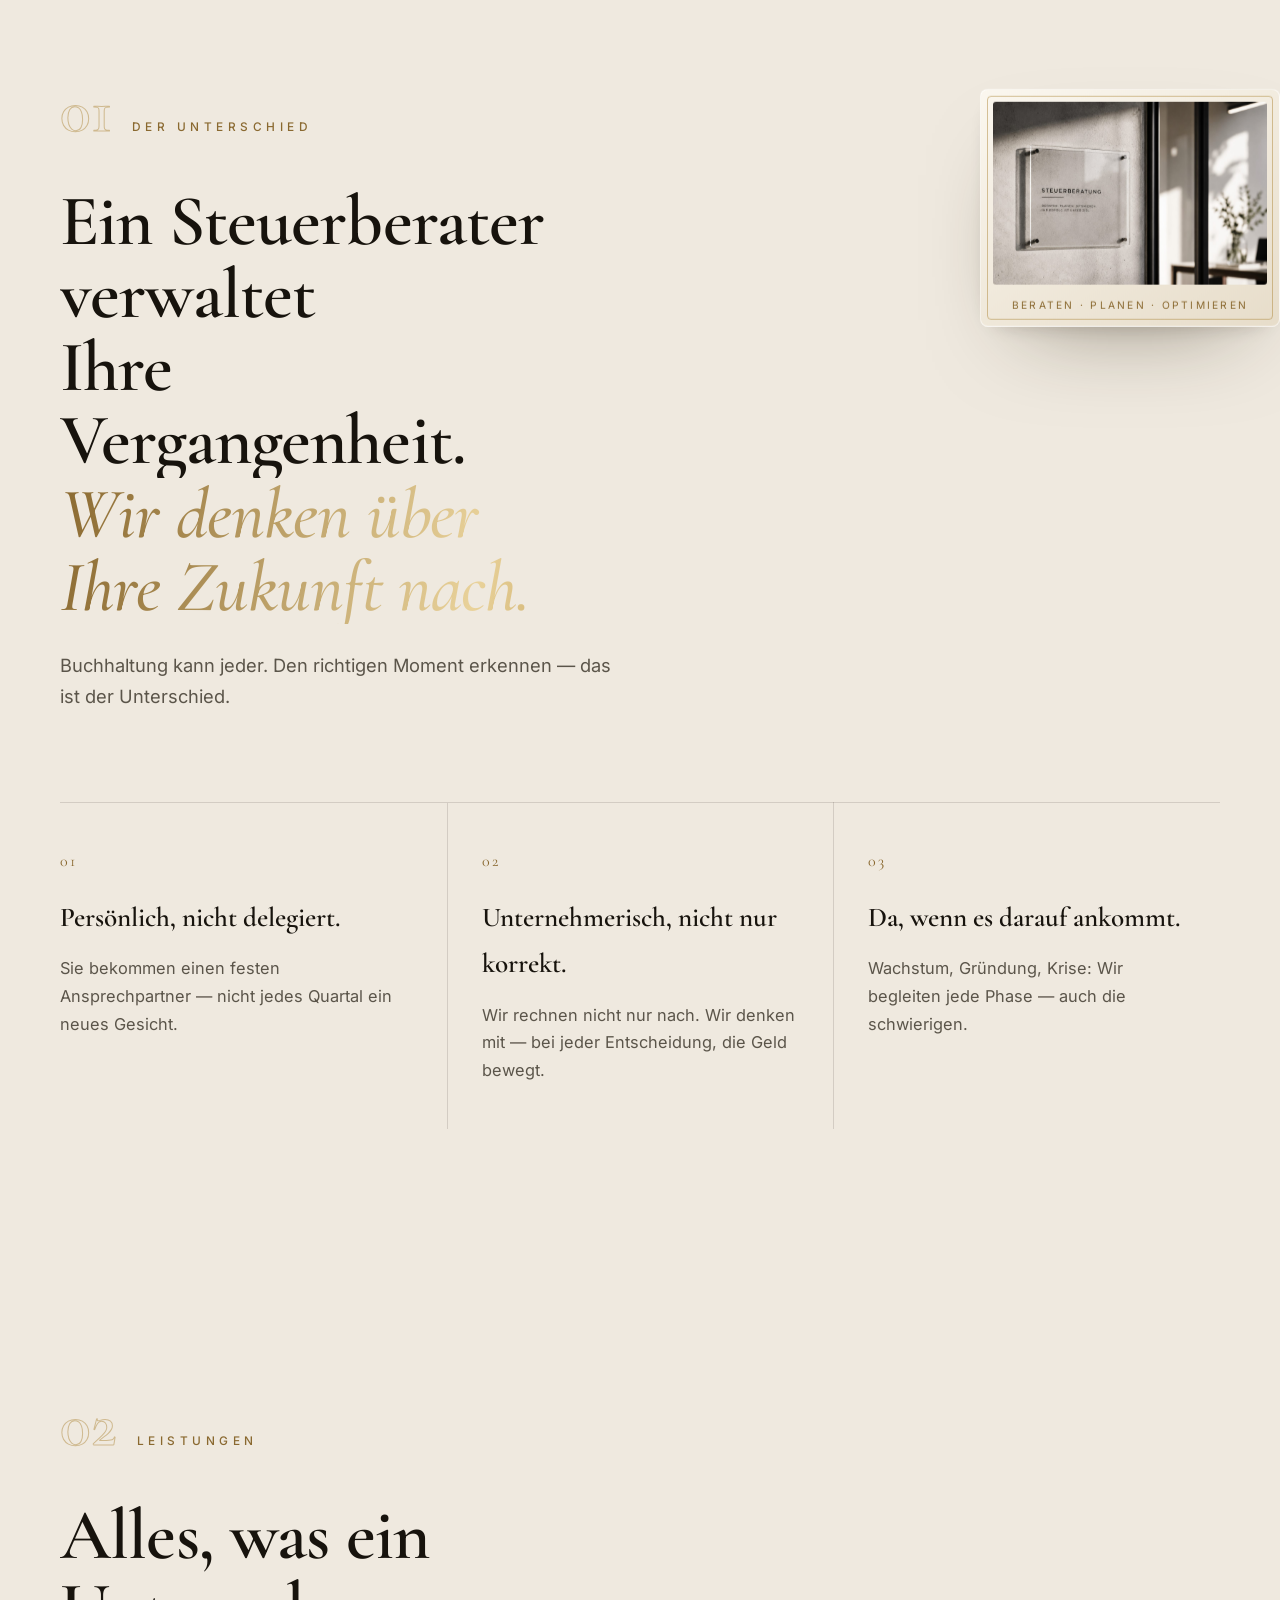
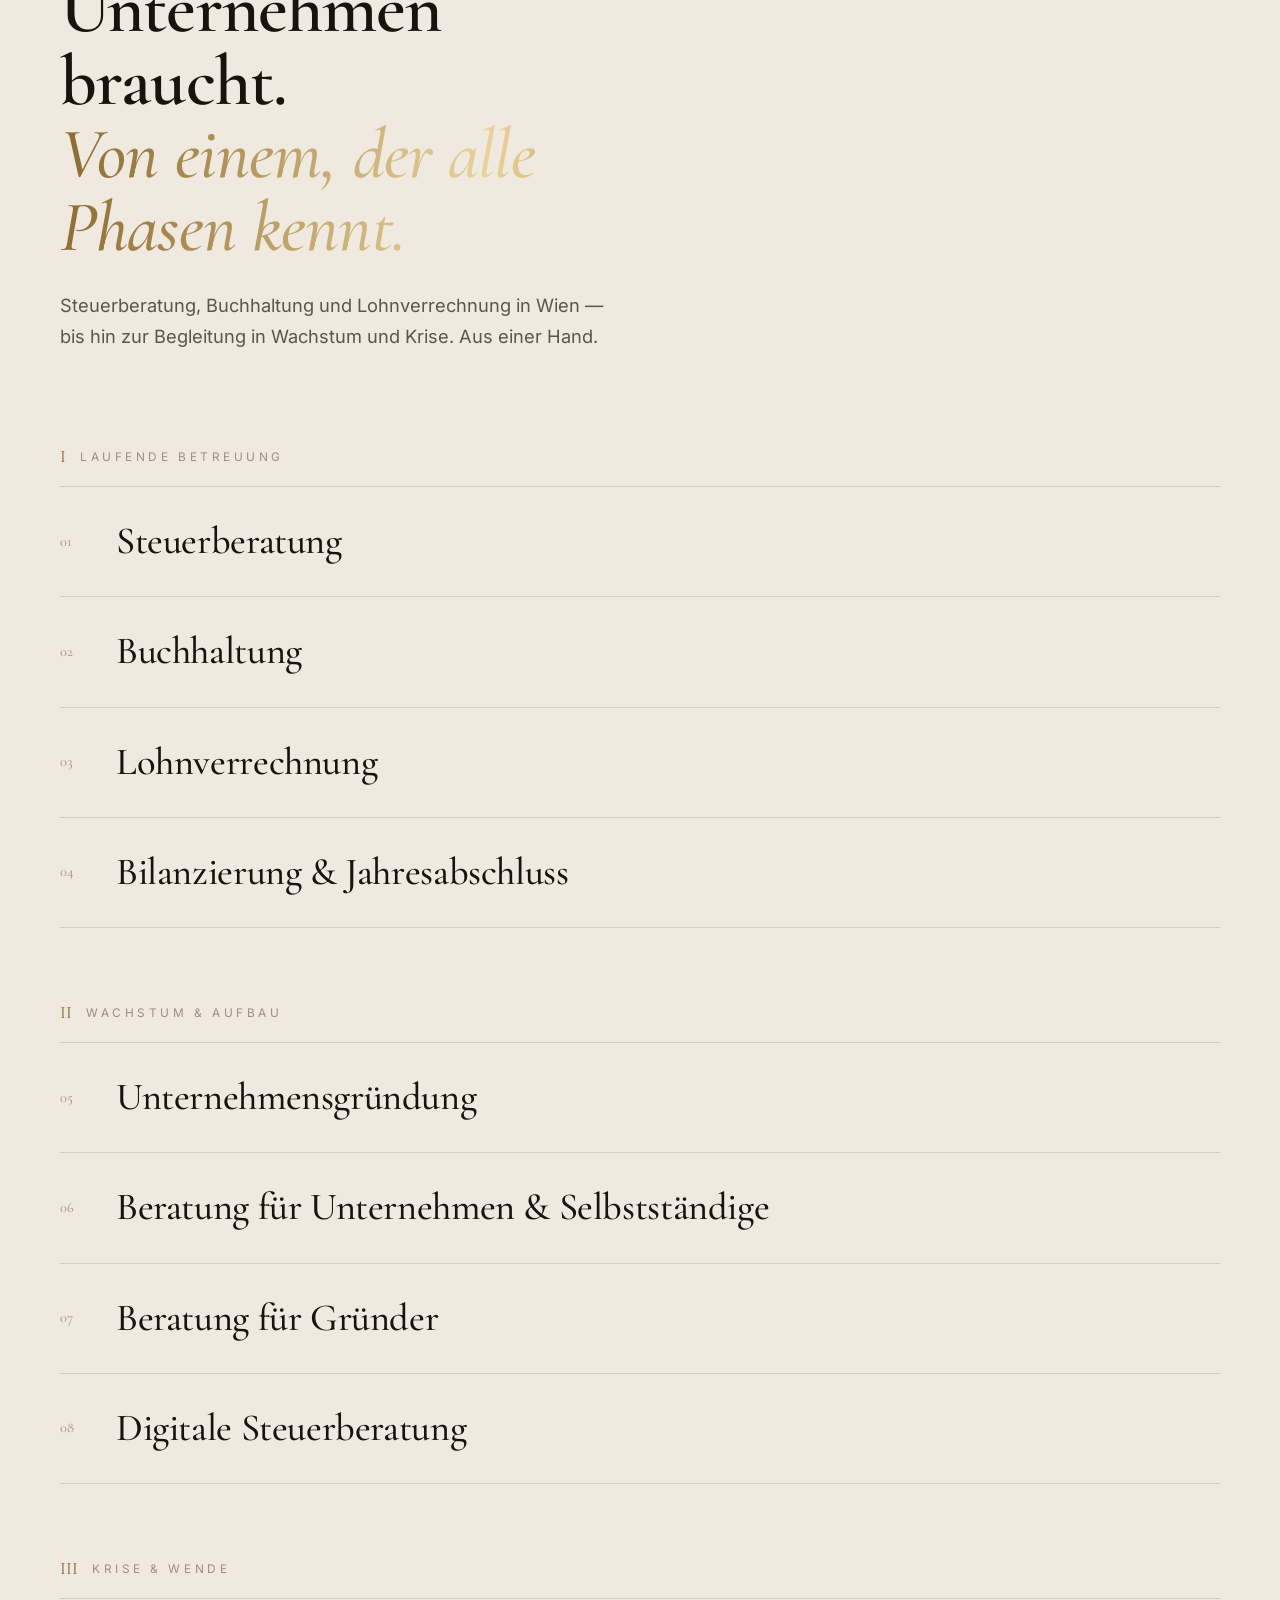
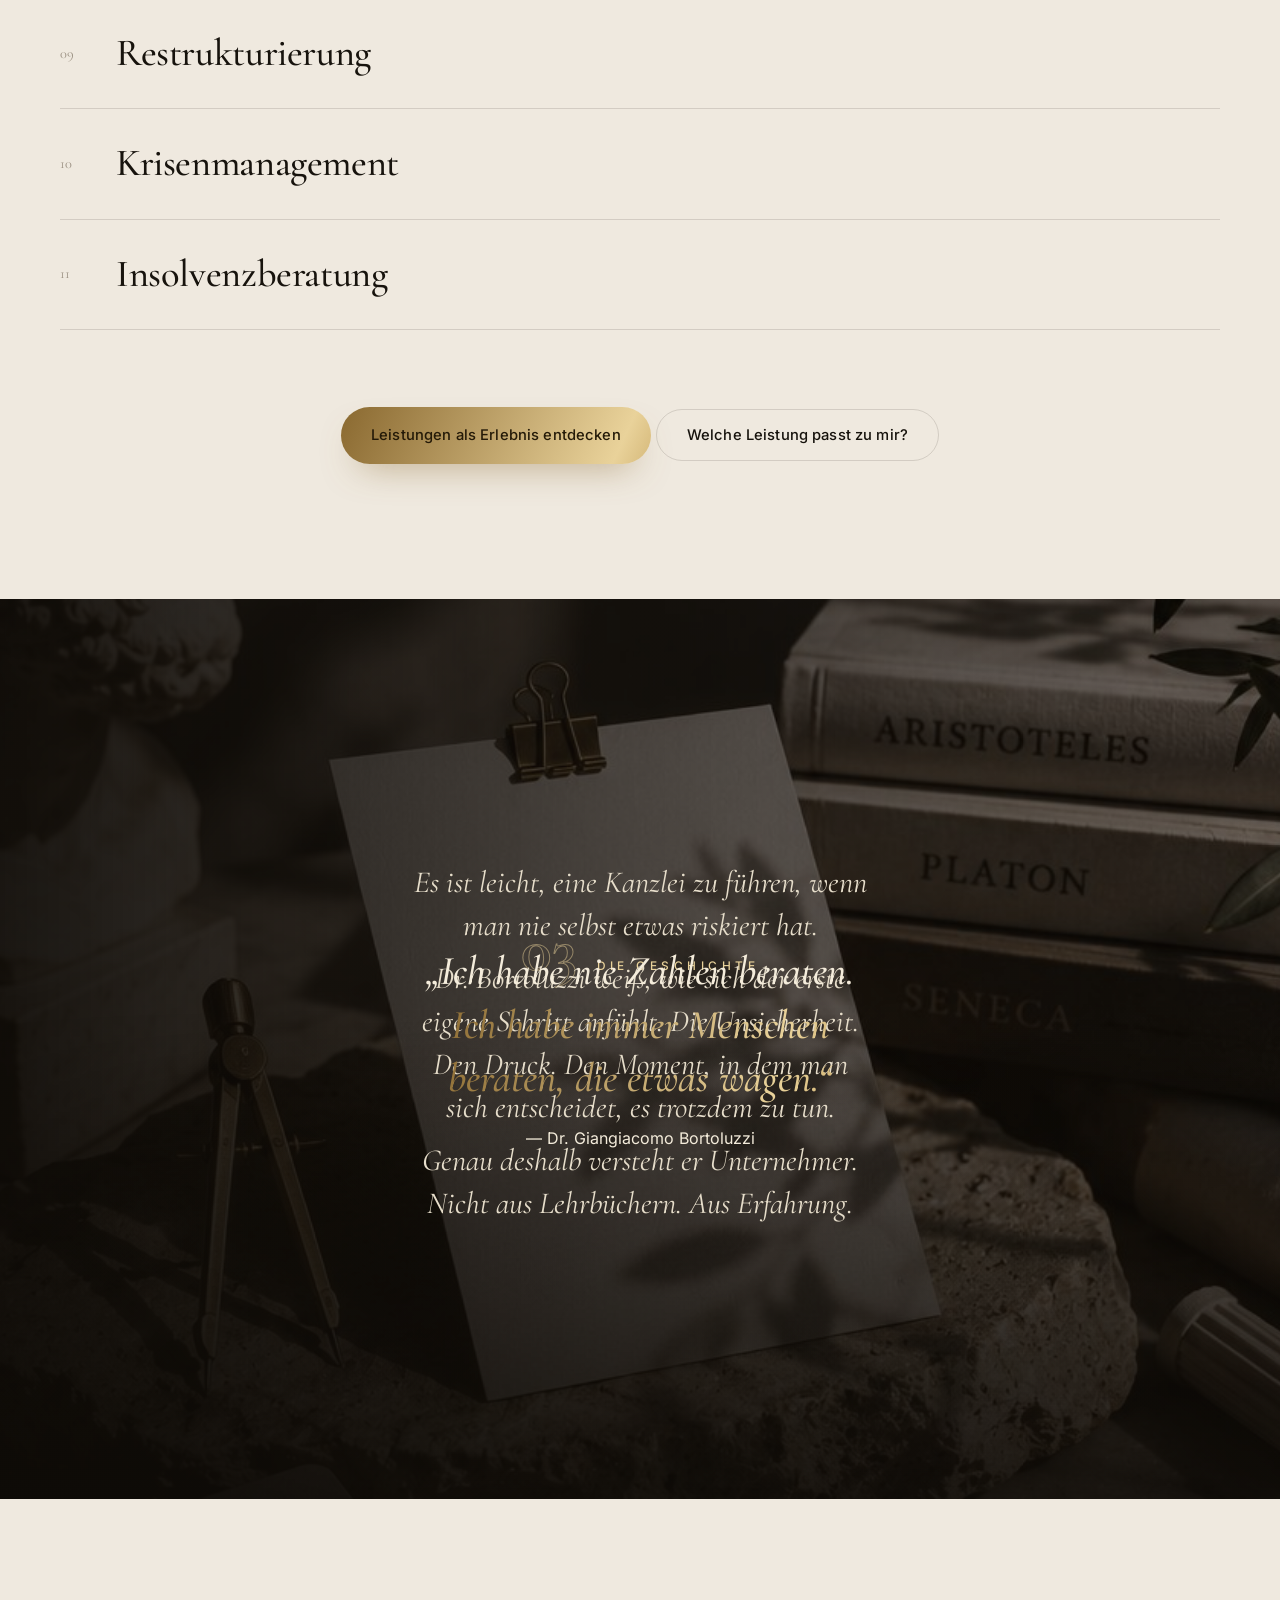
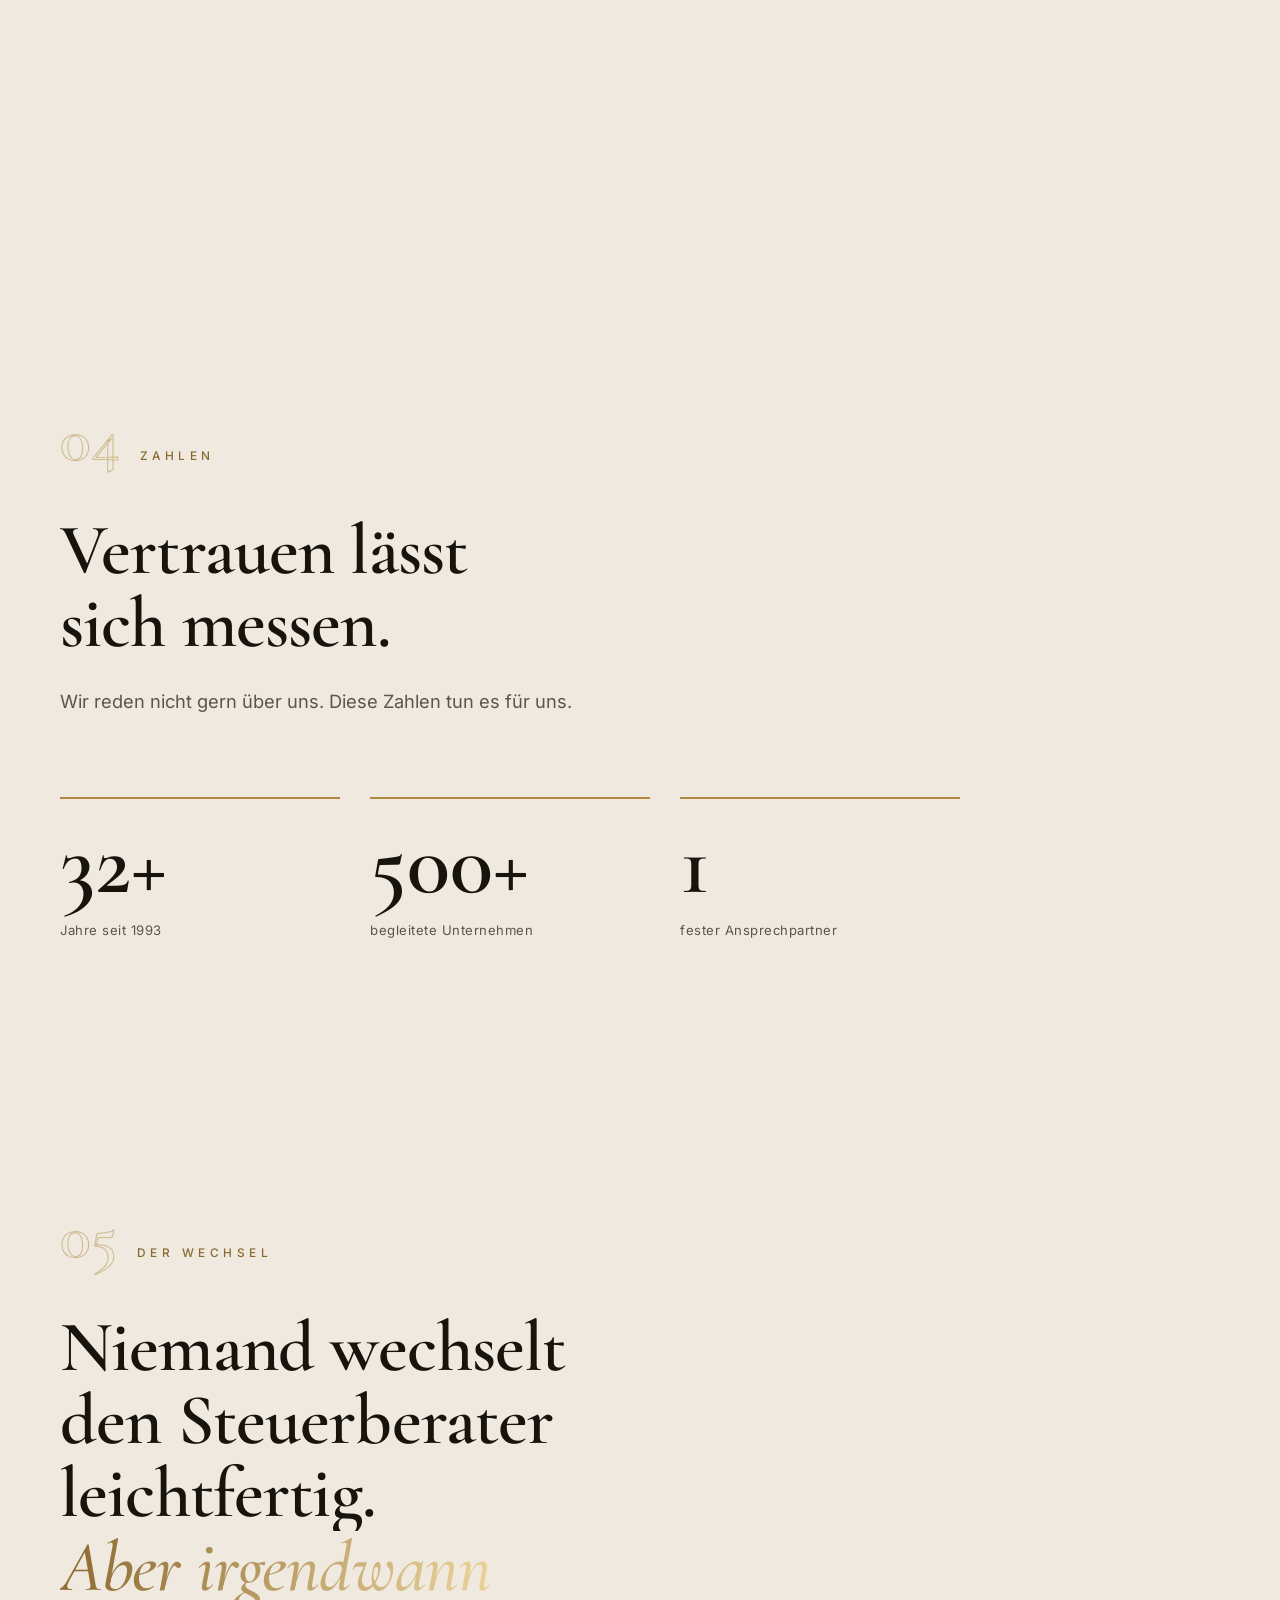
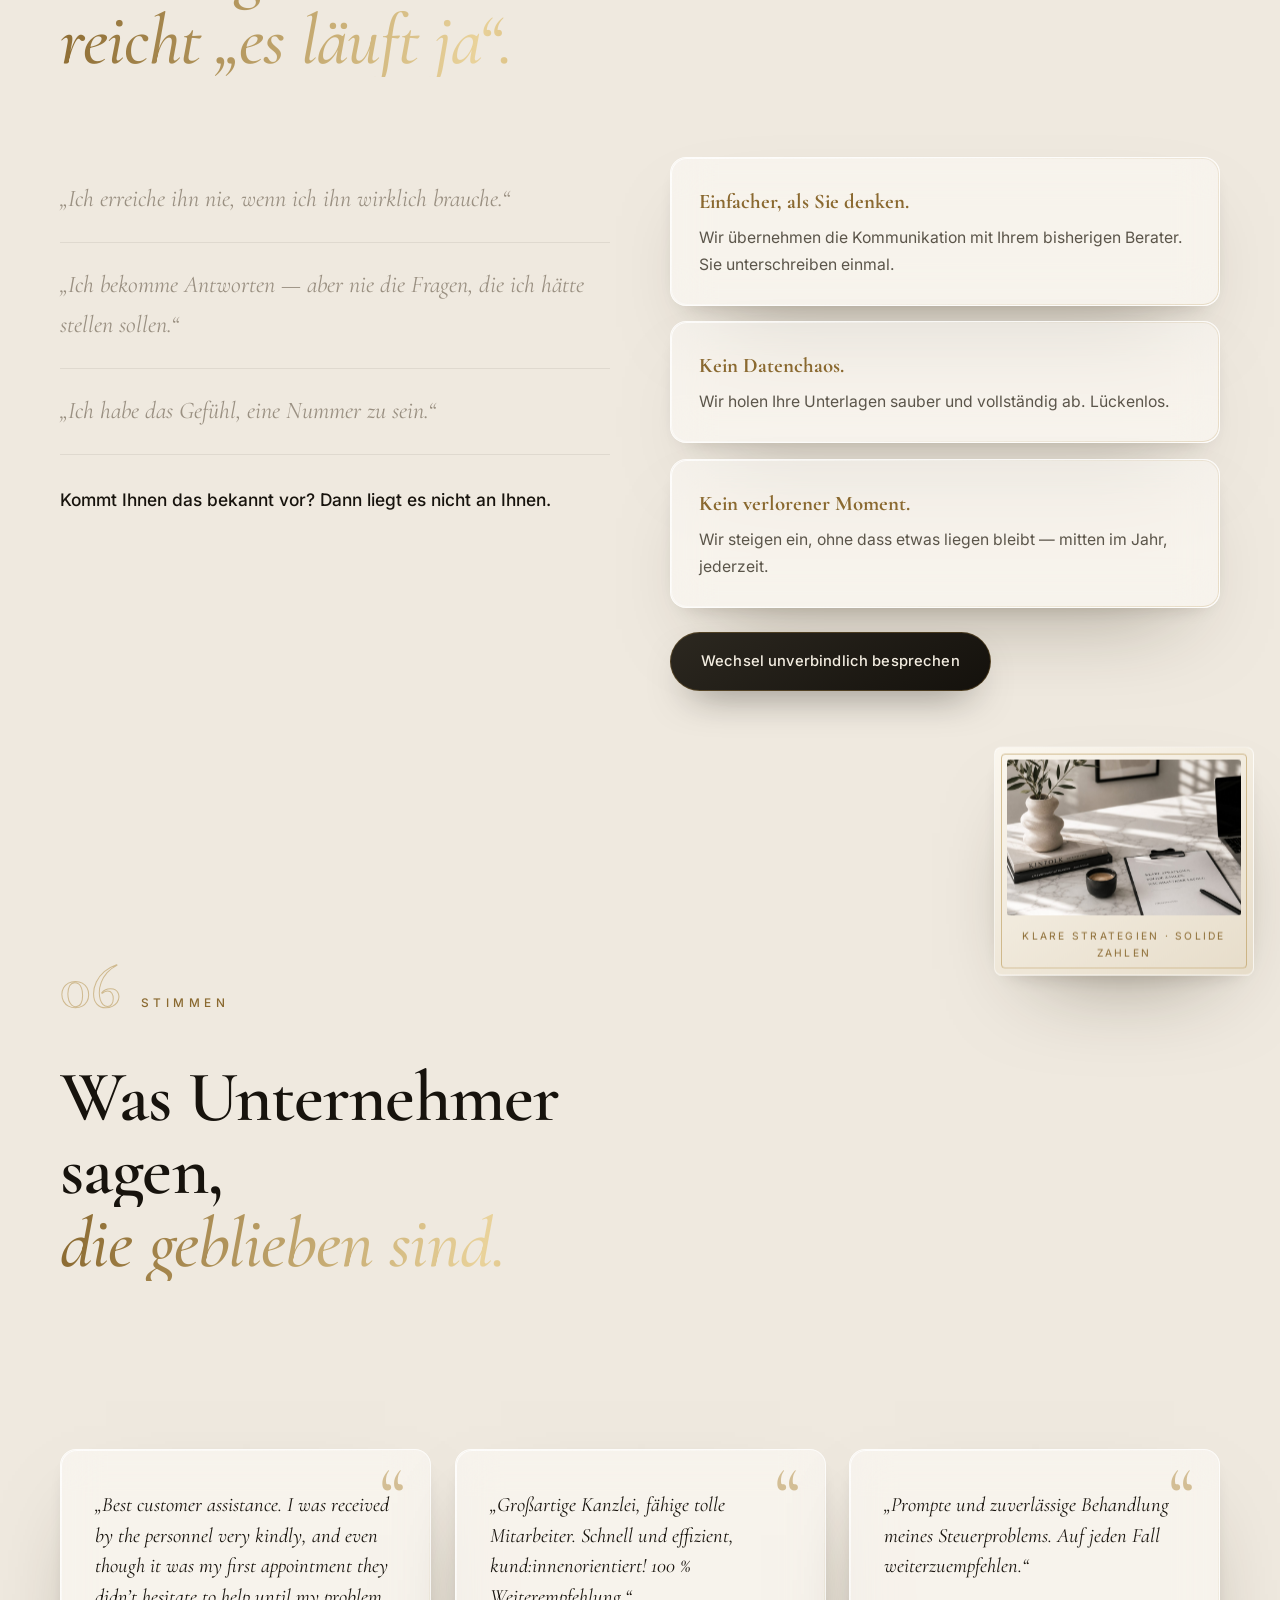
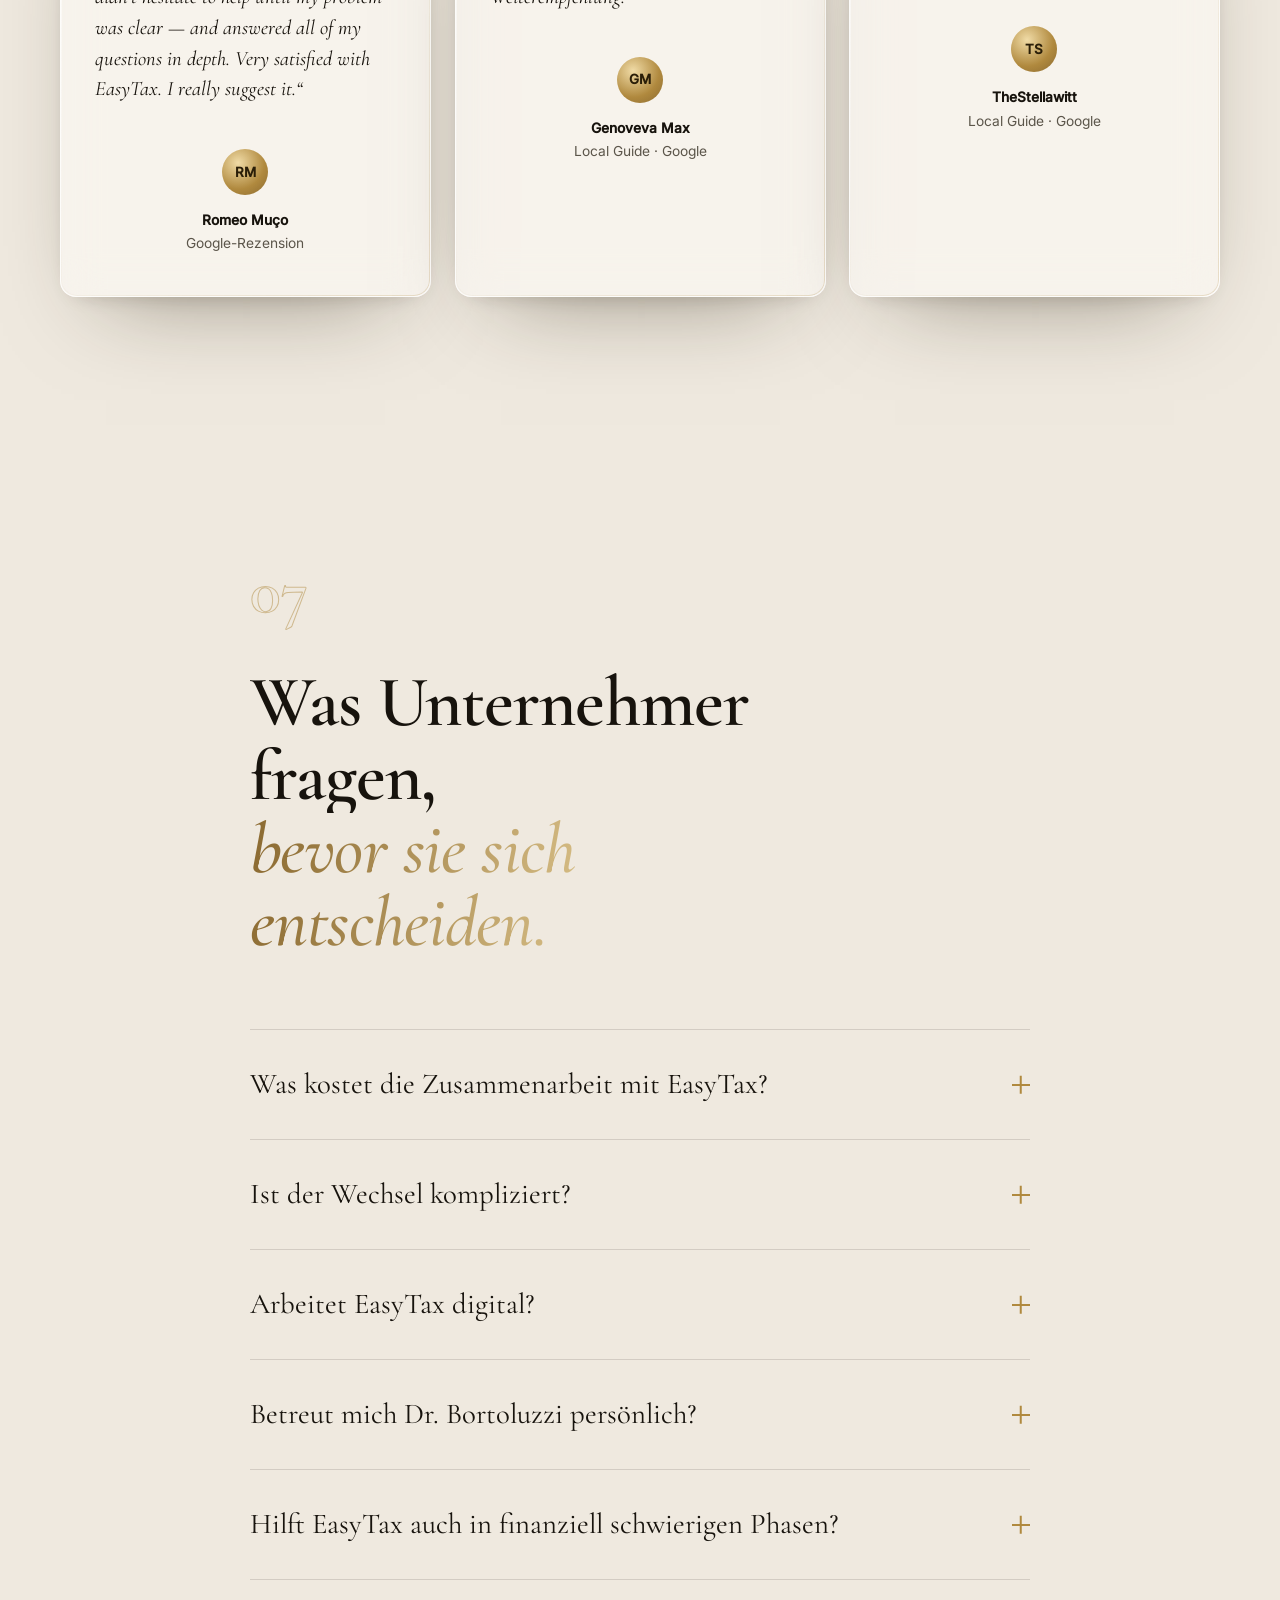
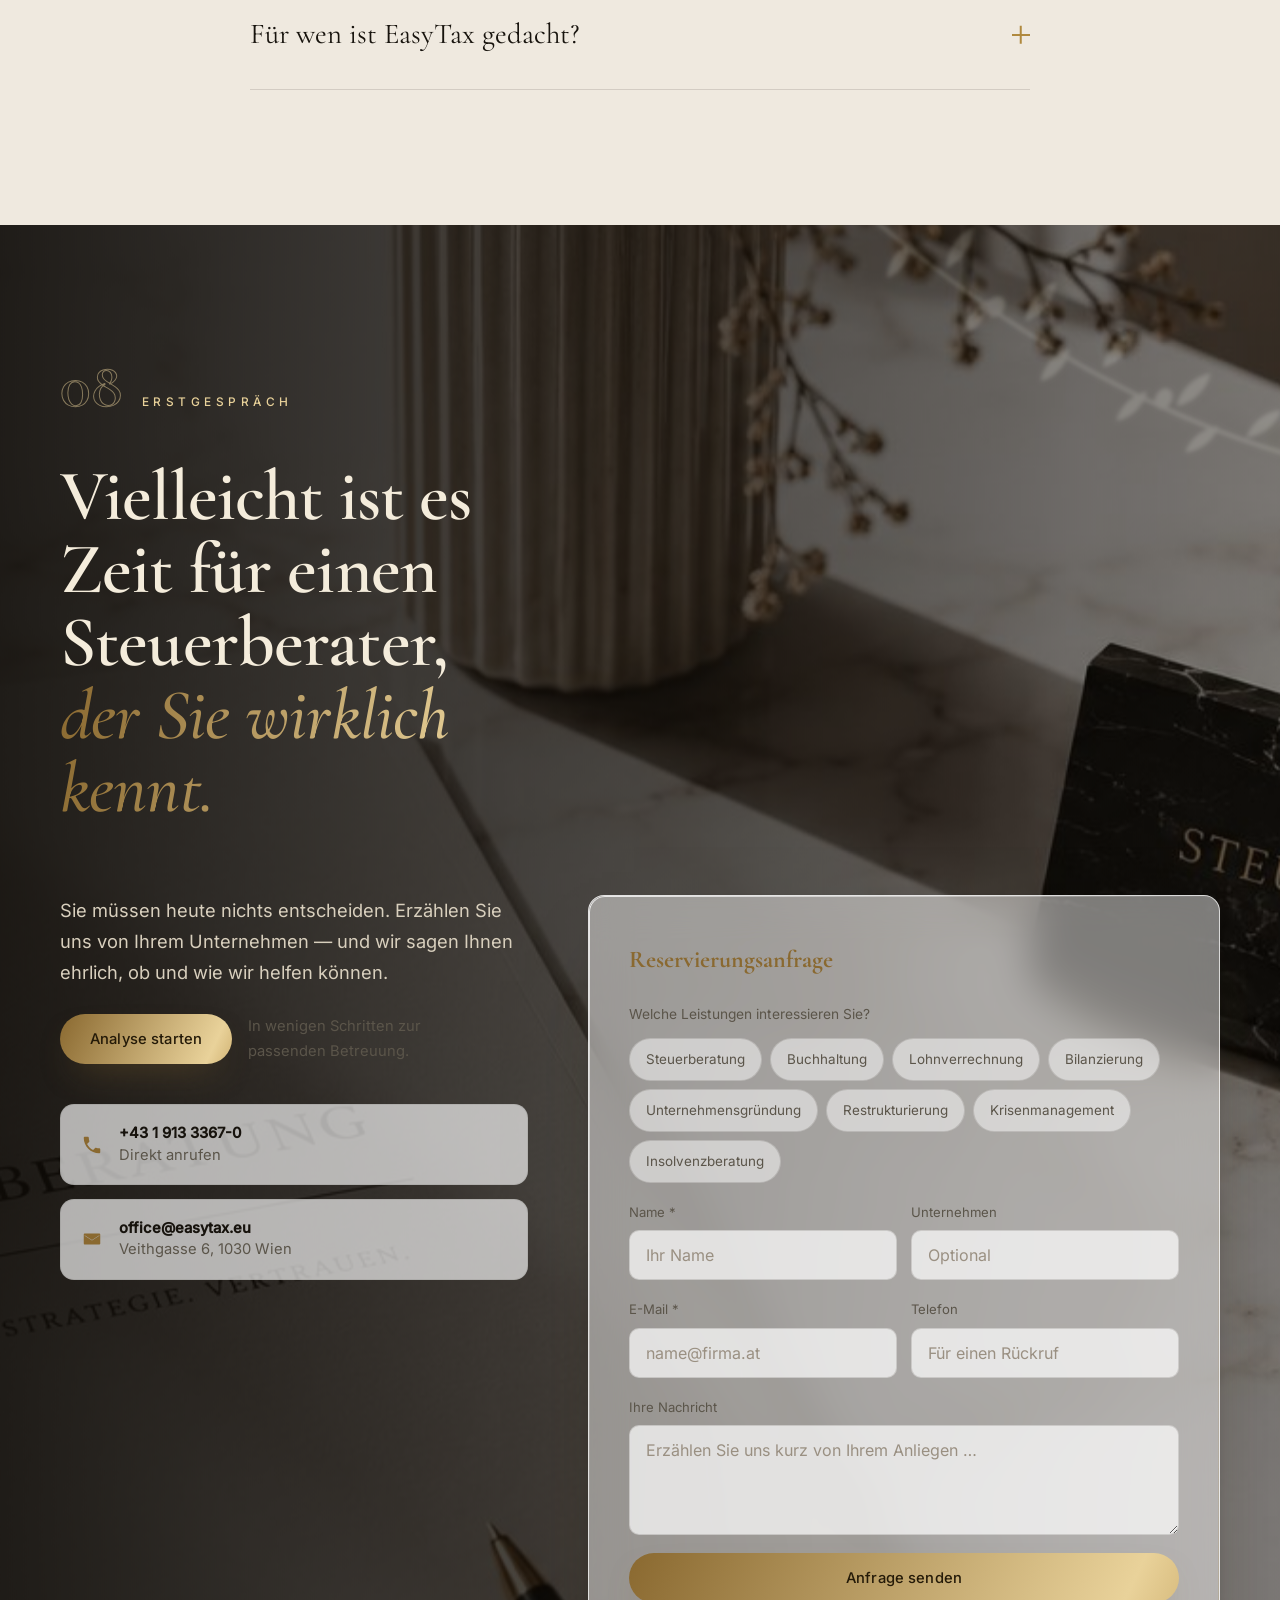
==== commit 8bd3fe0d: "Fix call/mail links when the site is embedded in an iframe (WordPress) Phones block tel:/mailto: nav" ====
--- a/index.html
+++ b/index.html
@@ -91,7 +91,7 @@
       <a href="#anfrage" data-magnetic>Kontakt</a>
     </nav>
     <div class="header-cta">
-      <a href="tel:+43191333670" class="link-call" aria-label="EasyTax anrufen" data-magnetic>
+      <a href="tel:+43191333670" class="link-call" aria-label="EasyTax anrufen" data-magnetic target="_top">
         <svg viewBox="0 0 24 24" class="ic" aria-hidden="true"><path d="M6.6 10.8c1.4 2.8 3.8 5.1 6.6 6.6l2.2-2.2c.3-.3.7-.4 1-.2 1.1.4 2.3.6 3.6.6.6 0 1 .4 1 1V20c0 .6-.4 1-1 1C10.6 21 3 13.4 3 4c0-.6.4-1 1-1h3.5c.6 0 1 .4 1 1 0 1.2.2 2.4.6 3.6.1.4 0 .8-.3 1l-2.2 2.2z"/></svg>
         <span>+43 1 913 3367-0</span>
       </a>
@@ -123,7 +123,7 @@
       <div class="hero-actions reveal">
         <button type="button" class="btn btn-foil" data-open-analysis data-magnetic><span>Unternehmensanalyse starten</span></button>
         <a href="#anfrage" class="btn btn-ink" data-magnetic><span>Erstgespräch vereinbaren</span></a>
-        <a href="tel:+43191333670" class="btn btn-line" data-magnetic><span>+43 1 913 3367-0</span></a>
+        <a href="tel:+43191333670" class="btn btn-line" data-magnetic target="_top"><span>+43 1 913 3367-0</span></a>
       </div>
     </div>
   </div>
@@ -412,11 +412,11 @@
           <span class="contact-analyse-s">In wenigen Schritten zur passenden Betreuung.</span>
         </div>
         <div class="contact-quick">
-          <a href="tel:+43191333670" class="quick-row" data-magnetic>
+          <a href="tel:+43191333670" class="quick-row" data-magnetic target="_top">
             <svg viewBox="0 0 24 24" class="ic" aria-hidden="true"><path d="M6.6 10.8c1.4 2.8 3.8 5.1 6.6 6.6l2.2-2.2c.3-.3.7-.4 1-.2 1.1.4 2.3.6 3.6.6.6 0 1 .4 1 1V20c0 .6-.4 1-1 1C10.6 21 3 13.4 3 4c0-.6.4-1 1-1h3.5c.6 0 1 .4 1 1 0 1.2.2 2.4.6 3.6.1.4 0 .8-.3 1l-2.2 2.2z"/></svg>
             <span><strong>+43 1 913 3367-0</strong><br />Direkt anrufen</span>
           </a>
-          <a href="mailto:office@easytax.eu" class="quick-row" data-magnetic>
+          <a href="mailto:office@easytax.eu" class="quick-row" data-magnetic target="_top">
             <svg viewBox="0 0 24 24" class="ic" aria-hidden="true"><path d="M4 6h16c.6 0 1 .4 1 1v10c0 .6-.4 1-1 1H4c-.6 0-1-.4-1-1V7c0-.6.4-1 1-1zm0 2v.5l8 5 8-5V8l-8 5-8-5z"/></svg>
             <span><strong>office@easytax.eu</strong><br />Veithgasse 6, 1030 Wien</span>
           </a>
@@ -470,7 +470,7 @@
       <a href="#hero" class="brand brand--footer"><img src="assets/img/easytax-logo.png" alt="EasyTax" class="brand-logo brand-logo--footer" width="75" height="62" /></a>
       <p>Persönlich geführte Steuerberatung in Wien. Seit 1993 an der Seite von Unternehmern, Selbstständigen und Gründern.</p>
     </div>
-    <div class="footer-col"><h4>Kontakt</h4><p><a href="tel:+43191333670">+43 1 913 3367-0</a></p><p class="muted">Fax: +43 1 913 3367-50</p><p><a href="mailto:office@easytax.eu">office@easytax.eu</a></p></div>
+    <div class="footer-col"><h4>Kontakt</h4><p><a href="tel:+43191333670" target="_top">+43 1 913 3367-0</a></p><p class="muted">Fax: +43 1 913 3367-50</p><p><a href="mailto:office@easytax.eu" target="_top">office@easytax.eu</a></p></div>
     <div class="footer-col"><h4>Kanzlei</h4><p>Veithgasse 6<br />1030 Wien<br />Österreich</p></div>
     <div class="footer-col"><h4>Rechtliches</h4><p><a href="impressum.html">Impressum</a></p><p><a href="datenschutz.html">Datenschutz</a></p><p><a href="cookies.html">Cookie-Richtlinie</a></p></div>
   </div>
@@ -485,7 +485,7 @@
   </div>
 </footer>
 
-<a href="tel:+43191333670" class="fab-call" aria-label="Jetzt anrufen">
+<a href="tel:+43191333670" class="fab-call" aria-label="Jetzt anrufen" target="_top">
   <svg viewBox="0 0 24 24" aria-hidden="true"><path d="M6.6 10.8c1.4 2.8 3.8 5.1 6.6 6.6l2.2-2.2c.3-.3.7-.4 1-.2 1.1.4 2.3.6 3.6.6.6 0 1 .4 1 1V20c0 .6-.4 1-1 1C10.6 21 3 13.4 3 4c0-.6.4-1 1-1h3.5c.6 0 1 .4 1 1 0 1.2.2 2.4.6 3.6.1.4 0 .8-.3 1l-2.2 2.2z"/></svg>
 </a>
 <div class="toast" id="toast" role="status" aria-live="polite"></div>
